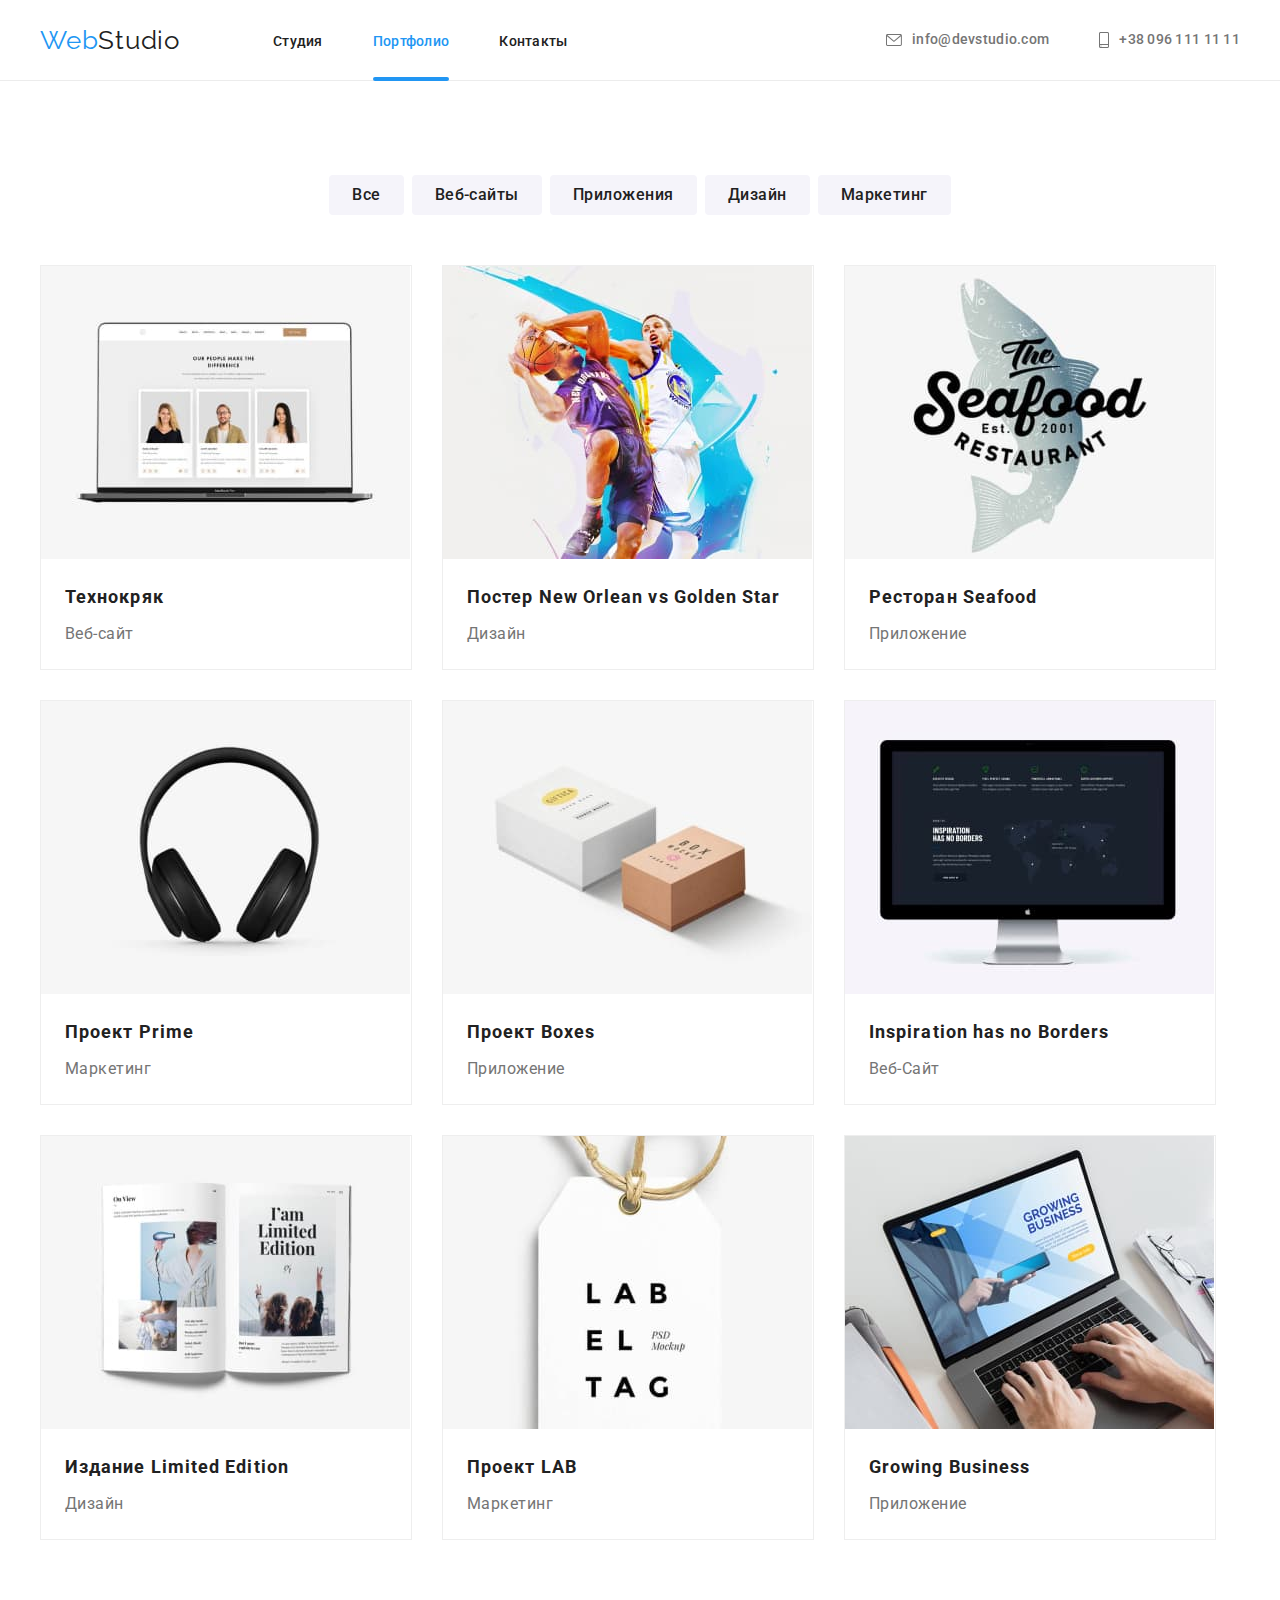
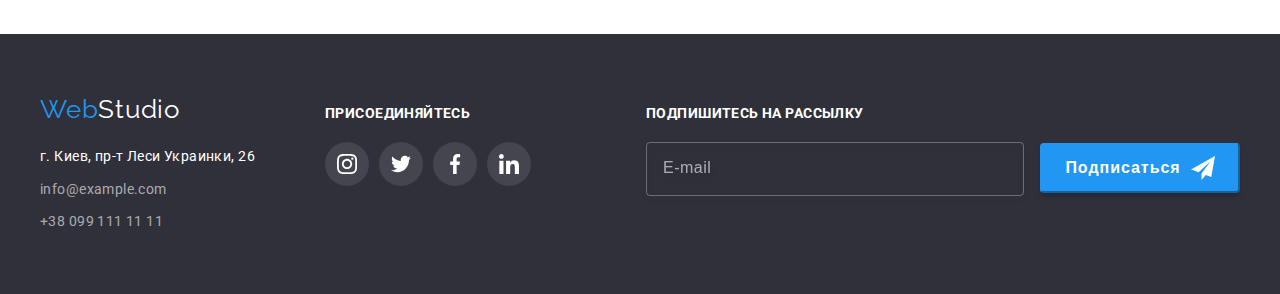
==== portfolio.html @ fa1a02e0 "HW8 start" ====
<!DOCTYPE html>
<html lang="ru">
<head>
    <meta charset="UTF-8">
    <meta http-equiv="X-UA-Compatible" content="IE=edge">
    <meta name="viewport" content="width=device-width, initial-scale=1.0">
    <title>Portfolio</title>
    <link rel="preconnect" href="https://fonts.googleapis.com">
    <link rel="preconnect" href="https://fonts.gstatic.com" crossorigin>
    <link href="https://fonts.googleapis.com/css2?family=Raleway:wght@700&family=Roboto:wght@400;500;700;900&display=swap"
        rel="stylesheet">
    <link rel="stylesheet" href="https://cdnjs.cloudflare.com/ajax/libs/modern-normalize/1.1.0/modern-normalize.min.css"
        integrity="sha512-wpPYUAdjBVSE4KJnH1VR1HeZfpl1ub8YT/NKx4PuQ5NmX2tKuGu6U/JRp5y+Y8XG2tV+wKQpNHVUX03MfMFn9Q=="
        crossorigin="anonymous" referrerpolicy="no-referrer" />
    <link rel="stylesheet" href="./css/main.min.css">
</head>
<body>
    <header class="page-header">
        <div class="container page-header__box">
            <a href="./index.html" class="logo">Web<span class="logo__second-color-header">Studio</span></a>
            <!-- НАВИГАЦИЯ -->
            <nav>
                <ul class="site-nav">
                    <li class="site-nav__item item">
                        <a class="site-nav__link link" href="./index.html">Студия</a>
                    </li>
                    <li class="site-nav__item item">
                        <a class="site-nav__link link current" href="./portfolio.html">Портфолио</a>
                    </li>
                    <li class="site-nav__item item">
                        <a class="site-nav__link link" href="#">Контакты</a>
                    </li>
                </ul>
            </nav>
            <ul class="header-contact">
                <li class="header-contact__item item">
                    <a class="header-contact__link link" href="mailto:info@devstudio.com">
                        <svg class="header-contact__icon" width='16px' height='12px'>
                            <use href='./images/sprite.svg#icon-envelope'></use>
                        </svg>
                        info@devstudio.com
                    </a>
                </li>
                <li class="header-contact__item item">
                    <a class="header-contact__link link" href="tel:+38096111111">
                        <svg class="header-contact__icon" width='10px' height='16px'>
                            <use href='./images/sprite.svg#icon-smartphone'></use>
                        </svg>
                        +38 096 111 11 11</a>
                </li>
            </ul>
        </div>
    </header>
    <main>
        <!-- Секция ПОРТФОЛИО -->
        <section class="section">
            <div class="container">
                <!-- RADIO BUTTONS -->
                <ul class="radio-buttons-list">
                    <li class="item">
                        <button class="radio-button current" type="button">Все</button>
                    </li>
                    <li class="item">
                        <button class="radio-button" type="button">Веб-сайты</button>
                    </li>
                    <li class="item">
                        <button class="radio-button" type="button">Приложения</button>
                    </li>
                    <li class="item">
                        <button class="radio-button" type="button">Дизайн</button>
                    </li>
                    <li class="item">
                        <button class="radio-button" type="button">Маркетинг</button>
                    </li>
                </ul>
                <!-- ФИЛЬТР СВЯЗАННЫЙ С RADIO BUTTONS -->
                <ul class="radio-filter-list">
                    <li class="radio-filter-item item">
                        <a href="">
                            <div class="radio-filter-thumb">
                                <div class="radio-filter-thumb__hover-box">
                                    <p class="radio-filter-thumb__text">
                                        Технокряк это современная площадка распространения коронавируса. Компании используют эту платформу для цифрового
                                        шпионажа и атак на защищённые сервера конкурентов.
                                    </p>
                                </div>
                                <img width="370" class="radio-filter-thumb__image" src="./images/tech.jpg" alt="ноутбук с веб-сайтом">
                                </div>
                                <div class="radio-filter-box">
                                    <h2 class="radio-filter-box__title">Технокряк</h2>
                                    <p class="radio-filter-box__subtitle">Веб-сайт</p>
                            </div>
                        </a>
                    </li>
                    <li class="radio-filter-item item">
                        <a href="">
                            <div class="radio-filter-thumb">
                                <div class="radio-filter-thumb__hover-box">
                                    <p class="radio-filter-thumb__text">
                                        Lorem ipsum dolor sit amet consectetur adipisicing elit. Iure quisquam iusto, distinctio autem, tempora non, vel dignissimos temporibus dolorum magni sequi omnis iste. Iste at delectus, error iure hic adipisci.
                                    </p>
                                </div>
                                <img width="370" class="radio-filter-thumb__image" src="./images/poster.jpg"
                                alt="баскетболист нового орлеана против баскетболиста голден стар">
                            </div>
                            <div class="radio-filter-box">
                                <h2 class="radio-filter-box__title">Постер New Orlean vs Golden Star</h2>
                                <p class="radio-filter-box__subtitle">Дизайн</p>
                            </div>
                        </a>
                    </li>
                    <li class="radio-filter-item item">
                        <a href="">
                            <div class="radio-filter-thumb">
                                <div class="radio-filter-thumb__hover-box">
                                    <p class="radio-filter-thumb__text">
                                        Lorem ipsum dolor sit amet consectetur adipisicing elit. Iure quisquam iusto, distinctio autem, tempora non,
                                        vel dignissimos temporibus dolorum magni sequi omnis iste. Iste at delectus, error iure hic adipisci.
                                    </p>
                                </div>
                                <img width="370" class="radio-filter-thumb__image" src="./images/seafood.jpg" alt="логотип ресторана сифуд с изображением рыбы">
                            </div>
                            <div class="radio-filter-box">
                                <h2 class="radio-filter-box__title">Ресторан Seafood</h2>
                                <p class="radio-filter-box__subtitle">Приложение</p>
                            </div>
                        </a>
                    </li>
                    <li class="radio-filter-item item">
                        <a href="">
                            <div class="radio-filter-thumb">
                                <div class="radio-filter-thumb__hover-box">
                                    <p class="radio-filter-thumb__text">
                                        Lorem ipsum dolor sit amet consectetur adipisicing elit. Iure quisquam iusto, distinctio autem, tempora non,
                                        vel dignissimos temporibus dolorum magni sequi omnis iste. Iste at delectus, error iure hic adipisci.
                                    </p>
                                </div>
                                <img width="370" class="radio-filter-thumb__image" src="./images/prime.jpg" alt="наушники">
                            </div>
                            <div class="radio-filter-box">
                                <h2 class="radio-filter-box__title">Проект Prime</h2>
                                <p class="radio-filter-box__subtitle">Маркетинг</p>
                            </div>
                        </a>
                    </li>
                    <li class="radio-filter-item item">
                        <a href="">
                            <div class="radio-filter-thumb">
                                <div class="radio-filter-thumb__hover-box">
                                    <p class="radio-filter-thumb__text">
                                        Lorem ipsum dolor sit amet consectetur adipisicing elit. Iure quisquam iusto, distinctio autem, tempora non,
                                        vel dignissimos temporibus dolorum magni sequi omnis iste. Iste at delectus, error iure hic adipisci.
                                    </p>
                                </div>
                                <img width="370" class="radio-filter-thumb__image" src="./images/boxes.jpg" alt="две коробки">
                            </div>
                            <div class="radio-filter-box">
                                <h2 class="radio-filter-box__title">Проект Boxes</h2>
                                <p class="radio-filter-box__subtitle">Приложение</p>
                            </div>
                        </a>
                    </li>
                    <li class="radio-filter-item item">
                        <a href="">
                            <div class="radio-filter-thumb">
                                <div class="radio-filter-thumb__hover-box">
                                    <p class="radio-filter-thumb__text">
                                        Lorem ipsum dolor sit amet consectetur adipisicing elit. Iure quisquam iusto, distinctio autem, tempora non,
                                        vel dignissimos temporibus dolorum magni sequi omnis iste. Iste at delectus, error iure hic adipisci.
                                    </p>
                                </div>
                                <img width="370" class="radio-filter-thumb__image" src="./images/borders.jpg" alt="монитор с сайтом">
                            </div>
                            <div class="radio-filter-box">
                                <h2 class="radio-filter-box__title">Inspiration has no Borders</h2>
                                <p class="radio-filter-box__subtitle">Веб-Сайт</p>
                            </div>
                        </a>
                    </li>
                    <li class="radio-filter-item item">
                        <a href="">
                            <div class="radio-filter-thumb">
                                <div class="radio-filter-thumb__hover-box">
                                    <p class="radio-filter-thumb__text">
                                        Lorem ipsum dolor sit amet consectetur adipisicing elit. Iure quisquam iusto, distinctio autem, tempora non,
                                        vel dignissimos temporibus dolorum magni sequi omnis iste. Iste at delectus, error iure hic adipisci.
                                    </p>
                                </div>
                                <img width="370" class="radio-filter-thumb__image" src="./images/limited.jpg" alt="Книга">
                            </div>
                            <div class="radio-filter-box">
                                <h2 class="radio-filter-box__title">Издание Limited Edition</h2>
                                <p class="radio-filter-box__subtitle">Дизайн</p>
                            </div>
                        </a>
                    </li>
                    <li class="radio-filter-item item">
                        <a href="">
                            <div class="radio-filter-thumb">
                                <div class="radio-filter-thumb__hover-box">
                                    <p class="radio-filter-thumb__text">
                                        Lorem ipsum dolor sit amet consectetur adipisicing elit. Iure quisquam iusto, distinctio autem, tempora non,
                                        vel dignissimos temporibus dolorum magni sequi omnis iste. Iste at delectus, error iure hic adipisci.
                                    </p>
                                </div>
                                <img width="370" class="radio-filter-thumb__image" src="./images/lab.jpg" alt="этикетка">
                            </div>
                            <div class="radio-filter-box">
                                <h2 class="radio-filter-box__title">Проект LAB</h2>
                                <p class="radio-filter-box__subtitle">Маркетинг</p>
                            </div>
                        </a>
                    </li>
                    <li class="radio-filter-item item">
                        <a href="">
                            <div class="radio-filter-thumb">
                                <div class="radio-filter-thumb__hover-box">
                                    <p class="radio-filter-thumb__text">
                                        Lorem ipsum dolor sit amet consectetur adipisicing elit. Iure quisquam iusto, distinctio autem, tempora non,
                                        vel dignissimos temporibus dolorum magni sequi omnis iste. Iste at delectus, error iure hic adipisci.
                                    </p>
                                </div>
                                <img width="370" class="radio-filter-thumb__image" src="./images/growing.jpg" alt="ноутбук с веб-сайтом">
                            </div>
                            <div class="radio-filter-box">
                                <h2 class="radio-filter-box__title">Growing Business</h2>
                                <p class="radio-filter-box__subtitle">Приложение</p>
                            </div>
                        </a>
                    </li>
                </ul>
            </div>
        </section>
    </main>
    <footer class="page-footer">
        <div class="container">
            <div class="page-footer__container">
                <div class="page-footer__links-box">
                    <a href="./index.html" class="logo">Web<span class="logo__second-color-footer">Studio</span></a>
                    <address class="page-footer__address-box">
                        <ul class="footer-list">
                            <li class="footer-list__item">
                                <a class="footer-list__map" href="">г. Киев, пр-т Леси Украинки, 26</a>
                            </li>
                            <li class="footer-list__item">
                                <a class="footer-list__mail" href="mailto:info@example.com">info@example.com</a>
                            </li>
                            <li class="footer-list__item">
                                <a class="footer-list__phone" href="tel:+380991111111">+38 099 111 11 11</a>
                            </li>
                        </ul>
                    </address>
                </div>
                <!-- Присоединяйтесь -->
                <div class="connecting-box">
                    <div>
                        <h3 class="connecting-box__title">ПРИСОЕДИНЯЙТЕСЬ</h3>
                    </div>
                    <div>
                        <ul class="connecting-box__list">
                            <li class="connecting-item">
                                <a href="#" class="connecting-item__link" aria-label="instagram">
                                    <svg class="connecting-item__icon" width='20px' height='20px'>
                                        <use href='./images/sprite.svg#icon-instagram'></use>
                                    </svg>
                                </a>
                            </li>
                            <li class="connecting-item">
                                <a href="#" class="connecting-item__link" aria-label="Twitter">
                                    <svg class="connecting-item__icon" width='20px' height='20px'>
                                        <use href='./images/sprite.svg#icon-twitter'></use>
                                    </svg>
                                </a>
                            </li>
                            <li class="connecting-item">
                                <a href="#" class="connecting-item__link" aria-label="Facebook">
                                    <svg class="connecting-item__icon" width='20px' height='20px'>
                                        <use href='./images/sprite.svg#icon-facebook'></use>
                                    </svg>
                                </a>
                            </li>
                            <li class="connecting-item">
                                <a href="#" class="connecting-item__link" aria-label="LinkedIn">
                                    <svg class="connecting-item__icon" width='20px' height='20px'>
                                        <use href='./images/sprite.svg#icon-linkedin'></use>
                                    </svg>
                                </a>
                            </li>
                        </ul>
                    </div>
                </div>
                <!-- ПОДПИШИСЬ -->
                <div class="subscribe-box">
                    <p class="subscribe-box__title">ПОДПИШИТЕСЬ НА РАССЫЛКУ</p>
                    <div>
                        <input type="email" name="email" placeholder="E-mail">
                        <button type="submit" class="subscribe-box__button">Подписаться
                            <svg class="subscribe-box__button-ico" width="24px" height="24px">
                                <use href="./images/sprite.svg#icon-send"></use>
                            </svg>
                        </button>
                    </div>
                </div>
            </div>
        </div>
    </footer>
</body>
</html>
---- css/main.min.css ----
html{-webkit-box-sizing:border-box;box-sizing:border-box}body{background-color:#fff;font-family:roboto,sans-serif;color:#212121;margin:0 auto}a{text-decoration:none}h1,h2,h3,h4,h5,h6,p,ul{-webkit-padding-start:0;padding-inline-start:0}ul{margin-top:0;margin-bottom:0;list-style:none}.container{width:1200px;padding-left:15px;padding-right:15px;margin:0 auto}.section{padding-bottom:94px;padding-top:94px}.logo{font-family:Raleway;font-size:26px;line-height:1.19;letter-spacing:0.03em;color:#2196f3}.logo__second-color-header{color:#212121}.logo__second-color-footer{color:#fff}.page-header{border-bottom:1px solid #ececec}.page-header .link{font-family:roboto,sans-serif;font-weight:500;font-size:14px;line-height:1.14;letter-spacing:0.02em}.page-header__box{display:-webkit-box;display:-webkit-flex;display:-ms-flexbox;display:flex;-webkit-box-align:center;-webkit-align-items:center;-ms-flex-align:center;align-items:center;height:80px}.site-nav{display:-webkit-box;display:-webkit-flex;display:-ms-flexbox;display:flex;margin-left:93px}.site-nav .item+.item{margin-left:50px}.site-nav__link{color:#212121;padding-top:32px;padding-bottom:32px;-webkit-transition:250ms cubic-bezier(0.4, 0, 0.2, 1);-o-transition:250ms cubic-bezier(0.4, 0, 0.2, 1);transition:250ms cubic-bezier(0.4, 0, 0.2, 1)}.site-nav__link.current{color:#2196f3;position:relative}.site-nav__link.current::before{bottom:0;position:absolute;display:inline-block;content:"";width:100%;height:4px;background-color:#2196f3;-webkit-border-radius:2px;border-radius:2px}.site-nav__link:focus,.site-nav__link:hover{color:#2196f3}.header-contact{display:-webkit-box;display:-webkit-flex;display:-ms-flexbox;display:flex;margin-left:auto}.header-contact .item+.item{margin-left:50px}.header-contact__item{display:-webkit-inline-box;display:-webkit-inline-flex;display:-ms-inline-flexbox;display:inline-flex;-webkit-box-pack:center;-webkit-justify-content:center;-ms-flex-pack:center;justify-content:center;-webkit-box-align:center;-webkit-align-items:center;-ms-flex-align:center;align-items:center;fill:#757575}.header-contact__link{color:#757575;padding-top:32px;padding-bottom:32px;display:-webkit-inline-box;display:-webkit-inline-flex;display:-ms-inline-flexbox;display:inline-flex;-webkit-box-pack:center;-webkit-justify-content:center;-ms-flex-pack:center;justify-content:center;-webkit-box-align:center;-webkit-align-items:center;-ms-flex-align:center;align-items:center;-webkit-transition:250ms cubic-bezier(0.4, 0, 0.2, 1);-o-transition:250ms cubic-bezier(0.4, 0, 0.2, 1);transition:250ms cubic-bezier(0.4, 0, 0.2, 1)}.header-contact__link:focus,.header-contact__link:hover{color:#2196f3}.header-contact__icon{fill:currentColor;margin-right:10px}.page-footer{background-color:#2f303a;padding-top:60px;padding-bottom:60px}.page-footer__container{display:-webkit-box;display:-webkit-flex;display:-ms-flexbox;display:flex;-webkit-box-align:start;-webkit-align-items:flex-start;-ms-flex-align:start;align-items:flex-start}.page-footer__links-box{display:-webkit-box;display:-webkit-flex;display:-ms-flexbox;display:flex;-webkit-box-orient:vertical;-webkit-box-direction:normal;-webkit-flex-direction:column;-ms-flex-direction:column;flex-direction:column}.page-footer__address-box{margin-top:20px}.footer-list__item{font-family:roboto,sans-serif;font-style:normal;font-weight:400;font-size:14px;line-height:1.71;letter-spacing:0.03em}.footer-list__item:not(:last-child){margin-bottom:9px}.footer-list__map{color:#ffffff}.footer-list__mail,.footer-list__phone{color:rgba(255,255,255,0.6)}.connecting-box{display:-webkit-inline-box;display:-webkit-inline-flex;display:-ms-inline-flexbox;display:inline-flex;-webkit-box-orient:vertical;-webkit-box-direction:normal;-webkit-flex-direction:column;-ms-flex-direction:column;flex-direction:column;margin-top:12px;margin-left:70px}.connecting-box__title{margin-top:0;margin-bottom:0;font-weight:700;font-size:14px;line-height:1.14;letter-spacing:0.03em;text-transform:uppercase;color:#ffffff}.connecting-box__list{list-style:none;display:-webkit-box;display:-webkit-flex;display:-ms-flexbox;display:flex;margin-top:20px}.connecting-box__list li:not(:last-child){margin-right:10px}.connecting-item__link{display:-webkit-box;display:-webkit-flex;display:-ms-flexbox;display:flex;-webkit-box-align:center;-webkit-align-items:center;-ms-flex-align:center;align-items:center;-webkit-box-pack:center;-webkit-justify-content:center;-ms-flex-pack:center;justify-content:center;width:44px;height:44px;background:rgba(255,255,255,0.1);-webkit-border-radius:50%;border-radius:50%;-webkit-transition:250ms cubic-bezier(0.4, 0, 0.2, 1);-o-transition:250ms cubic-bezier(0.4, 0, 0.2, 1);transition:250ms cubic-bezier(0.4, 0, 0.2, 1)}.connecting-item__link:hover,.connecting-item__link:focus{background-color:#2196f3;fill:#ffffff}.connecting-item__icon{fill:#ffffff}.subscribe-box{margin-left:auto;margin-top:12px;display:-webkit-inline-box;display:-webkit-inline-flex;display:-ms-inline-flexbox;display:inline-flex;-webkit-box-orient:vertical;-webkit-box-direction:normal;-webkit-flex-direction:column;-ms-flex-direction:column;flex-direction:column}.subscribe-box__button{width:200px;height:50px;margin-left:12px;background:#2196f3;-webkit-box-shadow:0px 4px 4px rgba(0,0,0,0.15);box-shadow:0px 4px 4px rgba(0,0,0,0.15);-webkit-border-radius:4px;border-radius:4px;border-color:#2196f3;font-weight:700;font-size:16px;line-height:1.87;display:-webkit-inline-box;display:-webkit-inline-flex;display:-ms-inline-flexbox;display:inline-flex;-webkit-box-align:center;-webkit-align-items:center;-ms-flex-align:center;align-items:center;text-align:center;-webkit-box-pack:center;-webkit-justify-content:center;-ms-flex-pack:center;justify-content:center;letter-spacing:0.06em;color:#ffffff;cursor:pointer}.subscribe-box__button-ico{margin-left:10px;fill:#ffffff}.subscribe-box input::-webkit-input-placeholder{font-size:16px;line-height:1.25;letter-spacing:0.03em;color:rgba(255,255,255,0.6);-webkit-transition:250ms cubic-bezier(0.4, 0, 0.2, 1);-o-transition:250ms cubic-bezier(0.4, 0, 0.2, 1);transition:250ms cubic-bezier(0.4, 0, 0.2, 1)}.subscribe-box input:-ms-input-placeholder{font-size:16px;line-height:1.25;letter-spacing:0.03em;color:rgba(255,255,255,0.6);-webkit-transition:250ms cubic-bezier(0.4, 0, 0.2, 1);-o-transition:250ms cubic-bezier(0.4, 0, 0.2, 1);transition:250ms cubic-bezier(0.4, 0, 0.2, 1)}.subscribe-box input::-ms-input-placeholder{font-size:16px;line-height:1.25;letter-spacing:0.03em;color:rgba(255,255,255,0.6);-webkit-transition:250ms cubic-bezier(0.4, 0, 0.2, 1);-o-transition:250ms cubic-bezier(0.4, 0, 0.2, 1);transition:250ms cubic-bezier(0.4, 0, 0.2, 1)}.subscribe-box input::placeholder{font-size:16px;line-height:1.25;letter-spacing:0.03em;color:rgba(255,255,255,0.6);-webkit-transition:250ms cubic-bezier(0.4, 0, 0.2, 1);-o-transition:250ms cubic-bezier(0.4, 0, 0.2, 1);transition:250ms cubic-bezier(0.4, 0, 0.2, 1)}.subscribe-box input{width:358px;height:50px;margin-top:20px;padding-left:16px;background-color:transparent;outline:none;-webkit-border-radius:4px;border-radius:4px;border:1px solid rgba(255,255,255,0.3);-webkit-filter:drop-shadow(0px 4px 4px rgba(0,0,0,0.15));filter:drop-shadow(0px 4px 4px rgba(0,0,0,0.15));-webkit-transition:250ms cubic-bezier(0.4, 0, 0.2, 1);-o-transition:250ms cubic-bezier(0.4, 0, 0.2, 1);transition:250ms cubic-bezier(0.4, 0, 0.2, 1)}.subscribe-box input:focus,.subscribe-box input:hover{border:1px solid #2196f3;color:#fff}.subscribe-box__title{margin-top:0;margin-bottom:0;font-weight:700;font-size:14px;line-height:1.14;letter-spacing:0.03em;text-transform:uppercase;color:#ffffff}.hero{background-color:#c4c4c4;background-image:-webkit-gradient(linear, left top, left bottom, from(rgba(47,48,58,0.4)), to(rgba(47,48,58,0.4))),url("../images/hero-image.jpg");background-image:-webkit-linear-gradient(rgba(47,48,58,0.4), rgba(47,48,58,0.4)),url("../images/hero-image.jpg");background-image:-o-linear-gradient(rgba(47,48,58,0.4), rgba(47,48,58,0.4)),url("../images/hero-image.jpg");background-image:linear-gradient(rgba(47,48,58,0.4), rgba(47,48,58,0.4)),url("../images/hero-image.jpg");background-repeat:no-repeat;background-position:center;text-align:center;padding-top:200px;padding-bottom:200px}.hero__title{font-weight:900;font-size:44px;line-height:1.36;letter-spacing:0.06em;text-transform:uppercase;color:#ffffff;margin-top:0;margin-bottom:30px}.hero__button{display:inline-block;padding:10px 32px;background-color:#2196f3;color:#ffffff;border:1px solid transparent;-webkit-border-radius:4px;border-radius:4px;font-weight:700;font-size:16px;line-height:1.87;letter-spacing:0.06em;cursor:pointer}.studio-list{display:-webkit-box;display:-webkit-flex;display:-ms-flexbox;display:flex;-webkit-box-pack:justify;-webkit-justify-content:space-between;-ms-flex-pack:justify;justify-content:space-between}.studio-item__thumb{display:-webkit-box;display:-webkit-flex;display:-ms-flexbox;display:flex;-webkit-box-pack:center;-webkit-justify-content:center;-ms-flex-pack:center;justify-content:center;-webkit-box-align:center;-webkit-align-items:center;-ms-flex-align:center;align-items:center;height:120px;-webkit-border-radius:4px;border-radius:4px;margin-bottom:30px;background:#f5f4fa}.studio-item__icon{width:70px;height:70px}.studio-item__title{font-weight:700;font-size:14px;line-height:1.14;letter-spacing:0.03em;text-transform:uppercase;margin-bottom:10px;margin-top:0}.studio-item__text{width:270px;color:#757575;font-size:14px;line-height:1.71;letter-spacing:0.03em}.section-doing{margin-top:-94px}.section-doing__main-title{text-align:center;font-weight:700;font-size:36px;line-height:1.16;letter-spacing:0.03em;margin-top:0;margin-bottom:50px}.section-doing__list{display:-webkit-box;display:-webkit-flex;display:-ms-flexbox;display:flex;-webkit-box-pack:justify;-webkit-justify-content:space-between;-ms-flex-pack:justify;justify-content:space-between}.doing-item__thumb{position:relative}.doing-item__thumb:before{display:inline-block;position:absolute;content:"";width:100%;height:70px;background:rgba(47,48,58,0.8);bottom:0}.doing-item__title-box{display:-webkit-box;display:-webkit-flex;display:-ms-flexbox;display:flex;-webkit-box-pack:center;-webkit-justify-content:center;-ms-flex-pack:center;justify-content:center;position:absolute;margin:27px 0;text-align:center;width:100%;bottom:0;left:50%;-webkit-transform:translate(-50%);-ms-transform:translate(-50%);transform:translate(-50%)}.doing-item__title{margin:0;font-weight:700;font-size:14px;line-height:1.14;letter-spacing:0.03em;color:#ffffff}.doing-item img{display:block}.section-team{background:#f5f4fa}.section-team__main-title{font-weight:700;font-size:36px;line-height:1.16;text-align:center;letter-spacing:0.03em;margin-top:0px;margin-bottom:50px}.section-team__list{display:-webkit-box;display:-webkit-flex;display:-ms-flexbox;display:flex;-webkit-box-pack:justify;-webkit-justify-content:space-between;-ms-flex-pack:justify;justify-content:space-between}.section-team__item{width:270px;background:#fff;-webkit-box-shadow:0px 1px 3px rgba(0,0,0,0.12),0px 1px 1px rgba(0,0,0,0.14),0px 2px 1px rgba(0,0,0,0.2);box-shadow:0px 1px 3px rgba(0,0,0,0.12),0px 1px 1px rgba(0,0,0,0.14),0px 2px 1px rgba(0,0,0,0.2);-webkit-border-radius:0px 0px 4px 4px;border-radius:0px 0px 4px 4px}.team-box{padding-top:30px;padding-bottom:30px}.team-box__title{font-weight:500;font-size:16px;line-height:1.18;text-align:center;letter-spacing:0.03em;margin-top:0;margin-bottom:10px}.team-box__text{font-size:16px;line-height:1.18;text-align:center;letter-spacing:0.03em;color:#757575;margin-top:0;margin-bottom:0}.team-connect{list-style:none;display:-webkit-box;display:-webkit-flex;display:-ms-flexbox;display:flex;-webkit-box-orient:horizontal;-webkit-box-direction:normal;-webkit-flex-direction:row;-ms-flex-direction:row;flex-direction:row;-webkit-box-pack:justify;-webkit-justify-content:space-between;-ms-flex-pack:justify;justify-content:space-between;margin-top:16px;margin-left:32px;margin-right:32px}.team-connect__link{display:-webkit-box;display:-webkit-flex;display:-ms-flexbox;display:flex;-webkit-box-pack:center;-webkit-justify-content:center;-ms-flex-pack:center;justify-content:center;-webkit-box-align:center;-webkit-align-items:center;-ms-flex-align:center;align-items:center;width:44px;height:44px;fill:#afb1b8;-webkit-border-radius:50%;border-radius:50%;-webkit-transition:250ms cubic-bezier(0.4, 0, 0.2, 1);-o-transition:250ms cubic-bezier(0.4, 0, 0.2, 1);transition:250ms cubic-bezier(0.4, 0, 0.2, 1)}.team-connect__link:hover,.team-connect__link:focus{background-color:#2196f3;fill:#ffffff}.team-connect__icon{width:20px;height:20px}.clients-main-title{margin-top:0;margin-bottom:50px;font-weight:700;font-size:36px;line-height:1.16;text-align:center;letter-spacing:0.03em;color:#212121}.clients-list{list-style:none;display:-webkit-box;display:-webkit-flex;display:-ms-flexbox;display:flex;-webkit-box-pack:justify;-webkit-justify-content:space-between;-ms-flex-pack:justify;justify-content:space-between;margin-top:0;margin-bottom:0}.clients-item{display:-webkit-box;display:-webkit-flex;display:-ms-flexbox;display:flex;width:170px;height:92px;border:1px solid #afb1b8;-webkit-border-radius:4px;border-radius:4px}.clients-item__link{display:-webkit-box;display:-webkit-flex;display:-ms-flexbox;display:flex;-webkit-box-pack:center;-webkit-justify-content:center;-ms-flex-pack:center;justify-content:center;-webkit-box-align:center;-webkit-align-items:center;-ms-flex-align:center;align-items:center;width:100%;height:100%;fill:#afb1b8;-webkit-transition:250ms cubic-bezier(0.4, 0, 0.2, 1);-o-transition:250ms cubic-bezier(0.4, 0, 0.2, 1);transition:250ms cubic-bezier(0.4, 0, 0.2, 1)}.clients-item__link:hover,.clients-item__link:focus{border:1px solid #2196f3;fill:#2196f3}.clients-item__icon{width:106px;height:60px}.backdrop{position:fixed;top:0;left:0;z-index:100;width:100%;height:100%;background-color:rgba(0,0,0,0.2);-webkit-transition:250ms cubic-bezier(0.4, 0, 0.2, 1);-o-transition:250ms cubic-bezier(0.4, 0, 0.2, 1);transition:250ms cubic-bezier(0.4, 0, 0.2, 1)}.backdrop.is-hidden{opacity:0;pointer-events:none;-webkit-transition:250ms cubic-bezier(0.4, 0, 0.2, 1);-o-transition:250ms cubic-bezier(0.4, 0, 0.2, 1);transition:250ms cubic-bezier(0.4, 0, 0.2, 1)}.modal{position:absolute;top:50%;left:50%;-webkit-transform:translate(-50%, -50%);-ms-transform:translate(-50%, -50%);transform:translate(-50%, -50%);width:528px;height:581px;padding:40px;-webkit-border-radius:4px;border-radius:4px;background-color:#ffffff;-webkit-box-shadow:0px 1px 3px rgba(0,0,0,0.12),0px 1px 1px rgba(0,0,0,0.14),0px 2px 1px rgba(0,0,0,0.2);box-shadow:0px 1px 3px rgba(0,0,0,0.12),0px 1px 1px rgba(0,0,0,0.14),0px 2px 1px rgba(0,0,0,0.2)}.modal__form{margin-top:12px}.modal__title{font-weight:700;font-size:20px;line-height:1.15;text-align:center;letter-spacing:0.03em;color:#212121}.modal__close-button{padding:0;position:absolute;right:8px;top:8px;width:30px;height:30px;background:#ffffff;border:1px solid rgba(0,0,0,0.1);-webkit-border-radius:50%;border-radius:50%;cursor:pointer}.modal__close-icon{fill:#000000;-webkit-transition:250ms cubic-bezier(0.4, 0, 0.2, 1);-o-transition:250ms cubic-bezier(0.4, 0, 0.2, 1);transition:250ms cubic-bezier(0.4, 0, 0.2, 1);position:absolute;top:50%;left:50%;-webkit-transform:translate(-50%, -50%);-ms-transform:translate(-50%, -50%);transform:translate(-50%, -50%)}.modal__close-button:hover .close-icon{fill:#2196f3}.modal__close-button:focus .close-icon{fill:#2196f3}.form-box{display:block;position:relative;margin-bottom:10px;font-size:12px;line-height:1.16;letter-spacing:0.01em;color:#757575;text-align:start}.form-box__input{vertical-align:middle;width:100%;height:40px;padding-left:42px;padding-right:10px;margin-top:4px;outline:none;border:1px solid rgba(33,33,33,0.2);-webkit-border-radius:4px;border-radius:4px;-webkit-transition:250ms cubic-bezier(0.4, 0, 0.2, 1);-o-transition:250ms cubic-bezier(0.4, 0, 0.2, 1);transition:250ms cubic-bezier(0.4, 0, 0.2, 1)}.form-box__input:hover,.form-box__input:focus{border-color:#2196f3}.form-box__icon{display:block;position:absolute;top:50%;left:12px;width:18px;height:18px;-webkit-transition:250ms cubic-bezier(0.4, 0, 0.2, 1);-o-transition:250ms cubic-bezier(0.4, 0, 0.2, 1);transition:250ms cubic-bezier(0.4, 0, 0.2, 1)}.form-box__input:hover+.form-box__icon,.form-box__input:focus+.form-box__icon{fill:#2196f3}.form-box__input.comment{padding-top:12px;padding-left:16px;resize:none;height:120px}.form-box__input::-webkit-input-placeholder{font-size:14px;line-height:16px;letter-spacing:0.01em;color:rgba(117,117,117,0.5)}.form-box__input:-ms-input-placeholder{font-size:14px;line-height:16px;letter-spacing:0.01em;color:rgba(117,117,117,0.5)}.form-box__input::-ms-input-placeholder{font-size:14px;line-height:16px;letter-spacing:0.01em;color:rgba(117,117,117,0.5)}.form-box__input::placeholder{font-size:14px;line-height:16px;letter-spacing:0.01em;color:rgba(117,117,117,0.5)}.policy-label{display:-webkit-box;display:-webkit-flex;display:-ms-flexbox;display:flex;-webkit-box-align:center;-webkit-align-items:center;-ms-flex-align:center;align-items:center;margin-top:25px;font-size:14px;line-height:1.71;letter-spacing:0.03em;color:#757575;cursor:pointer}.policy-label a{color:#2196f3;border-bottom:1px solid currentColor;display:inline-block;line-height:0.85}.policy-label::before{display:block;content:"";width:16px;height:15px;border:2px solid #212121;-webkit-border-radius:2px;border-radius:2px;margin-right:7px;margin-left:13px;-webkit-transition:250ms cubic-bezier(0.4, 0, 0.2, 1);-o-transition:250ms cubic-bezier(0.4, 0, 0.2, 1);transition:250ms cubic-bezier(0.4, 0, 0.2, 1)}.policy-checkbox{position:absolute;width:0px;height:0px;margin:0px;border:0px;padding:0px;clip:react(0 0 0 0);overflow:hidden}.policy-checkbox:hover+.policy-label::before,.policy-checkbox:focus+.policy-label::before{border:2px solid #2196f3}.policy-checkbox:checked+.policy-label::before{background-color:#2196f3;background-image:url(../images/icon-check.svg);background-repeat:no-repeat;background-position:center;-webkit-background-size:cover;background-size:cover;border:transparent}.modal-button-submit{margin-top:30px;border:#2196f3;width:200px;height:50px;left:700px;top:712px;background:#2196f3;-webkit-box-shadow:0px 4px 4px rgba(0,0,0,0.15);box-shadow:0px 4px 4px rgba(0,0,0,0.15);-webkit-border-radius:4px;border-radius:4px;font-weight:700;font-size:16px;line-height:1.87;letter-spacing:0.06em;color:#ffffff;cursor:pointer}.radio-buttons-list{display:-webkit-box;display:-webkit-flex;display:-ms-flexbox;display:flex;-webkit-box-pack:center;-webkit-justify-content:center;-ms-flex-pack:center;justify-content:center;margin-bottom:50px}.radio-buttons-list .item+.item{margin-left:8px}.radio-button{background-color:#f5f4fa;padding:6px 22px;border:1px solid transparent;-webkit-border-radius:4px;border-radius:4px;font-family:roboto,sans-serif;color:#212121;font-weight:500;font-size:16px;line-height:1.62;text-align:center;letter-spacing:0.03em;cursor:pointer;-webkit-transition:250ms cubic-bezier(0.4, 0, 0.2, 1);-o-transition:250ms cubic-bezier(0.4, 0, 0.2, 1);transition:250ms cubic-bezier(0.4, 0, 0.2, 1)}.radio-button:hover,.radio-button:focus{background-color:#2196f3;color:#fff;-webkit-box-shadow:0px 3px 1px rgba(0,0,0,0.1),0px 1px 2px rgba(0,0,0,0.08),0px 2px 2px rgba(0,0,0,0.12);box-shadow:0px 3px 1px rgba(0,0,0,0.1),0px 1px 2px rgba(0,0,0,0.08),0px 2px 2px rgba(0,0,0,0.12)}.radio-filter-list{display:-webkit-box;display:-webkit-flex;display:-ms-flexbox;display:flex;-webkit-flex-wrap:wrap;-ms-flex-wrap:wrap;flex-wrap:wrap}.radio-filter-item{margin-right:30px;margin-bottom:30px;width:370px;border:1px solid #eeeeee;-webkit-transition:250ms cubic-bezier(0.4, 0, 0.2, 1);-o-transition:250ms cubic-bezier(0.4, 0, 0.2, 1);transition:250ms cubic-bezier(0.4, 0, 0.2, 1)}.radio-filter-item:nth-child(3n){margin-right:0px}.radio-filter-item:nth-last-child(-n+3){margin-bottom:0}.radio-filter-item:hover,.radio-filter-item:focus{-webkit-box-shadow:0px 1px 1px rgba(0,0,0,0.12),0px 4px 4px rgba(0,0,0,0.06),1px 4px 6px rgba(0,0,0,0.16);box-shadow:0px 1px 1px rgba(0,0,0,0.12),0px 4px 4px rgba(0,0,0,0.06),1px 4px 6px rgba(0,0,0,0.16)}.radio-filter-item:hover .radio-filter-thumb:before{-webkit-transform:translateY(0);-ms-transform:translateY(0);transform:translateY(0)}.radio-filter-item:hover .radio-filter-thumb__hover-box{-webkit-transform:translateY(0);-ms-transform:translateY(0);transform:translateY(0)}.radio-filter-thumb{position:relative;overflow:hidden}.radio-filter-thumb .radio-filter-thumb:before{display:inline-block;position:absolute;content:"";width:100%;height:100%;background-color:rgba(33,150,243,0.1);bottom:0;-webkit-transform:translateY(100%);-ms-transform:translateY(100%);transform:translateY(100%)}.radio-filter-thumb__hover-box{display:inline-block;position:absolute;content:"";width:100%;height:100%;background:rgba(33,150,243,0.9);bottom:0;-webkit-transform:translateY(101%);-ms-transform:translateY(101%);transform:translateY(101%);display:-webkit-box;display:-webkit-flex;display:-ms-flexbox;display:flex;-webkit-box-pack:center;-webkit-justify-content:center;-ms-flex-pack:center;justify-content:center;position:absolute;width:100%;top:0;-webkit-transition:-webkit-transform 250ms cubic-bezier(0.4, 0, 0.2, 1);transition:-webkit-transform 250ms cubic-bezier(0.4, 0, 0.2, 1);-o-transition:transform 250ms cubic-bezier(0.4, 0, 0.2, 1);transition:transform 250ms cubic-bezier(0.4, 0, 0.2, 1);transition:transform 250ms cubic-bezier(0.4, 0, 0.2, 1), -webkit-transform 250ms cubic-bezier(0.4, 0, 0.2, 1)}.radio-filter-thumb__text{margin:63px 24px 0 24px;font-size:18px;line-height:1.56;letter-spacing:0.03em;color:#ffffff}.radio-filter-thumb__image{display:block;margin-left:-1px;margin-top:-1px}.radio-filter-box{padding:20px 24px}.radio-filter-box__title{margin-bottom:4px;margin-top:0px;font-family:roboto,sans-serif;font-style:normal;font-weight:700;font-size:18px;line-height:2;letter-spacing:0.06em;color:#212121}.radio-filter-box__subtitle{margin-bottom:0;margin-top:0;font-family:roboto,sans-serif;font-style:normal;font-weight:400;font-size:16px;line-height:1.87;letter-spacing:0.03em;color:#757575}
/*# sourceMappingURL=main.min.css.map */
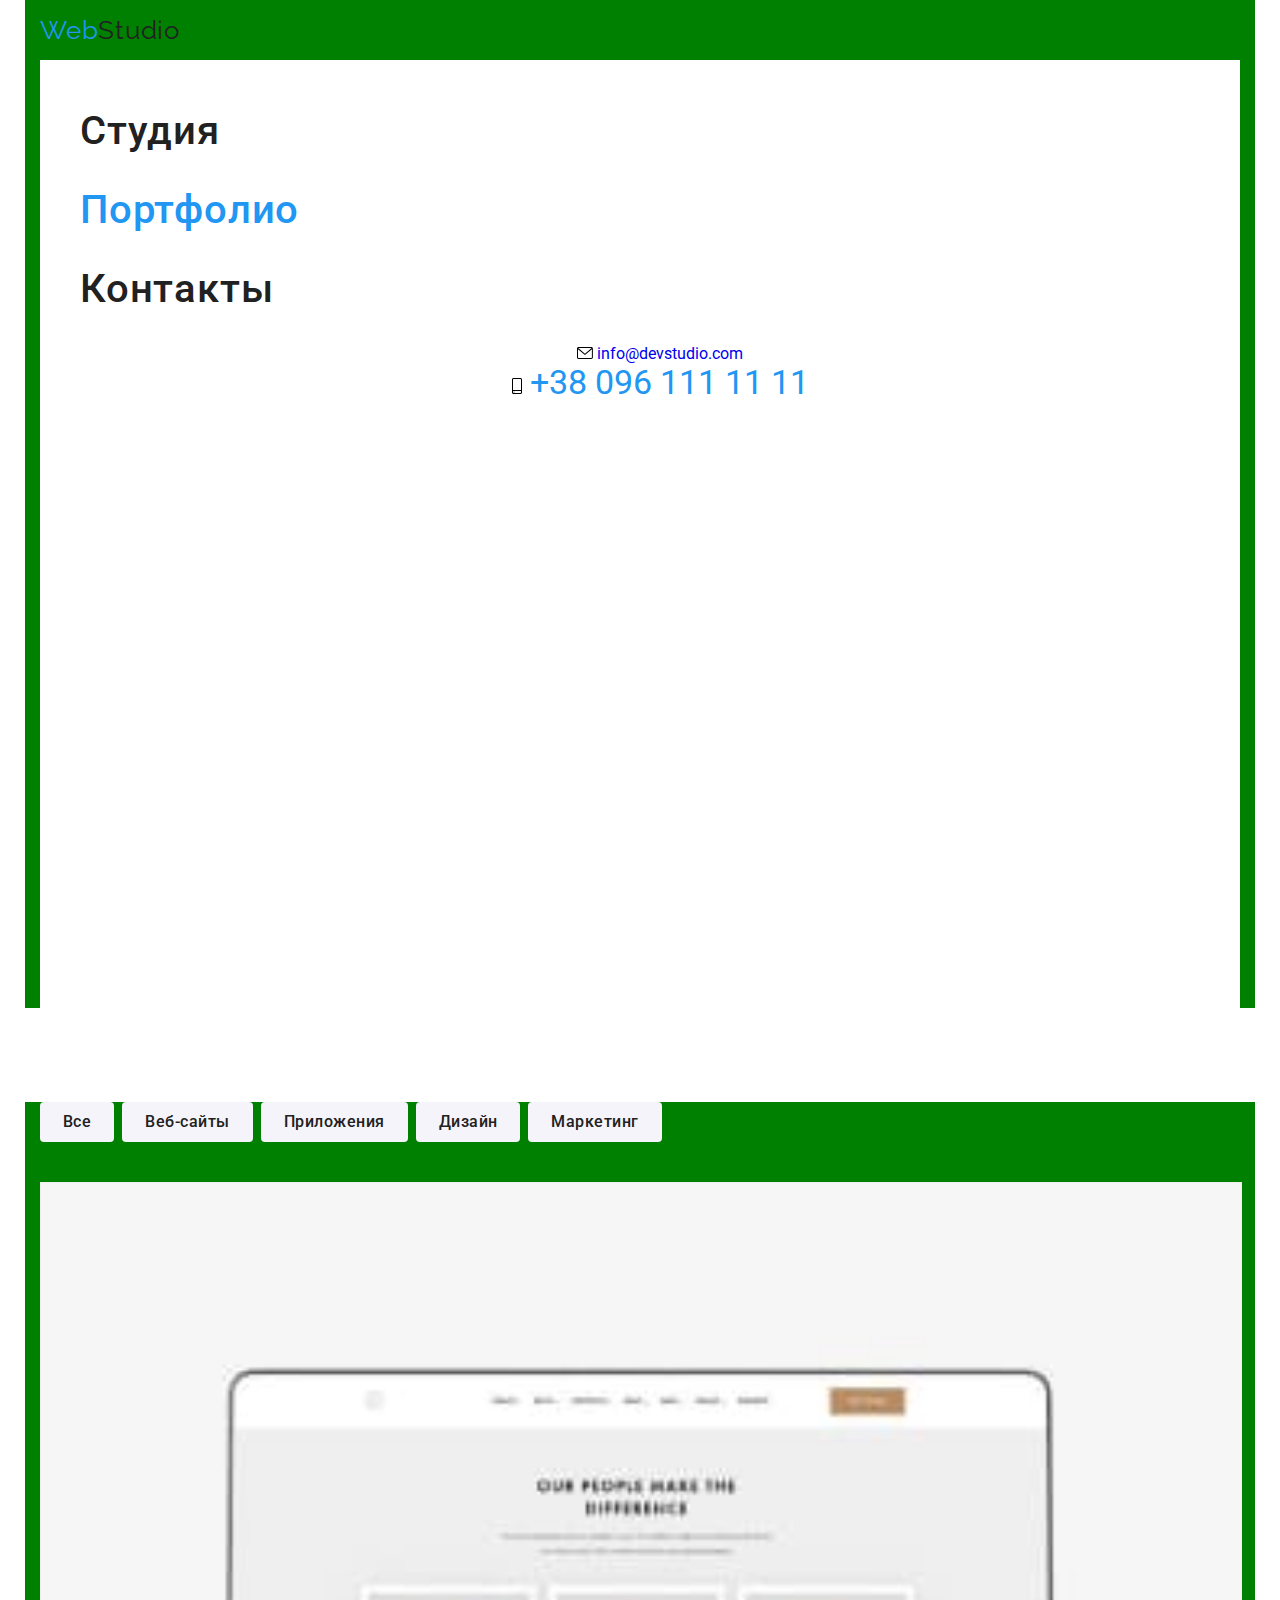
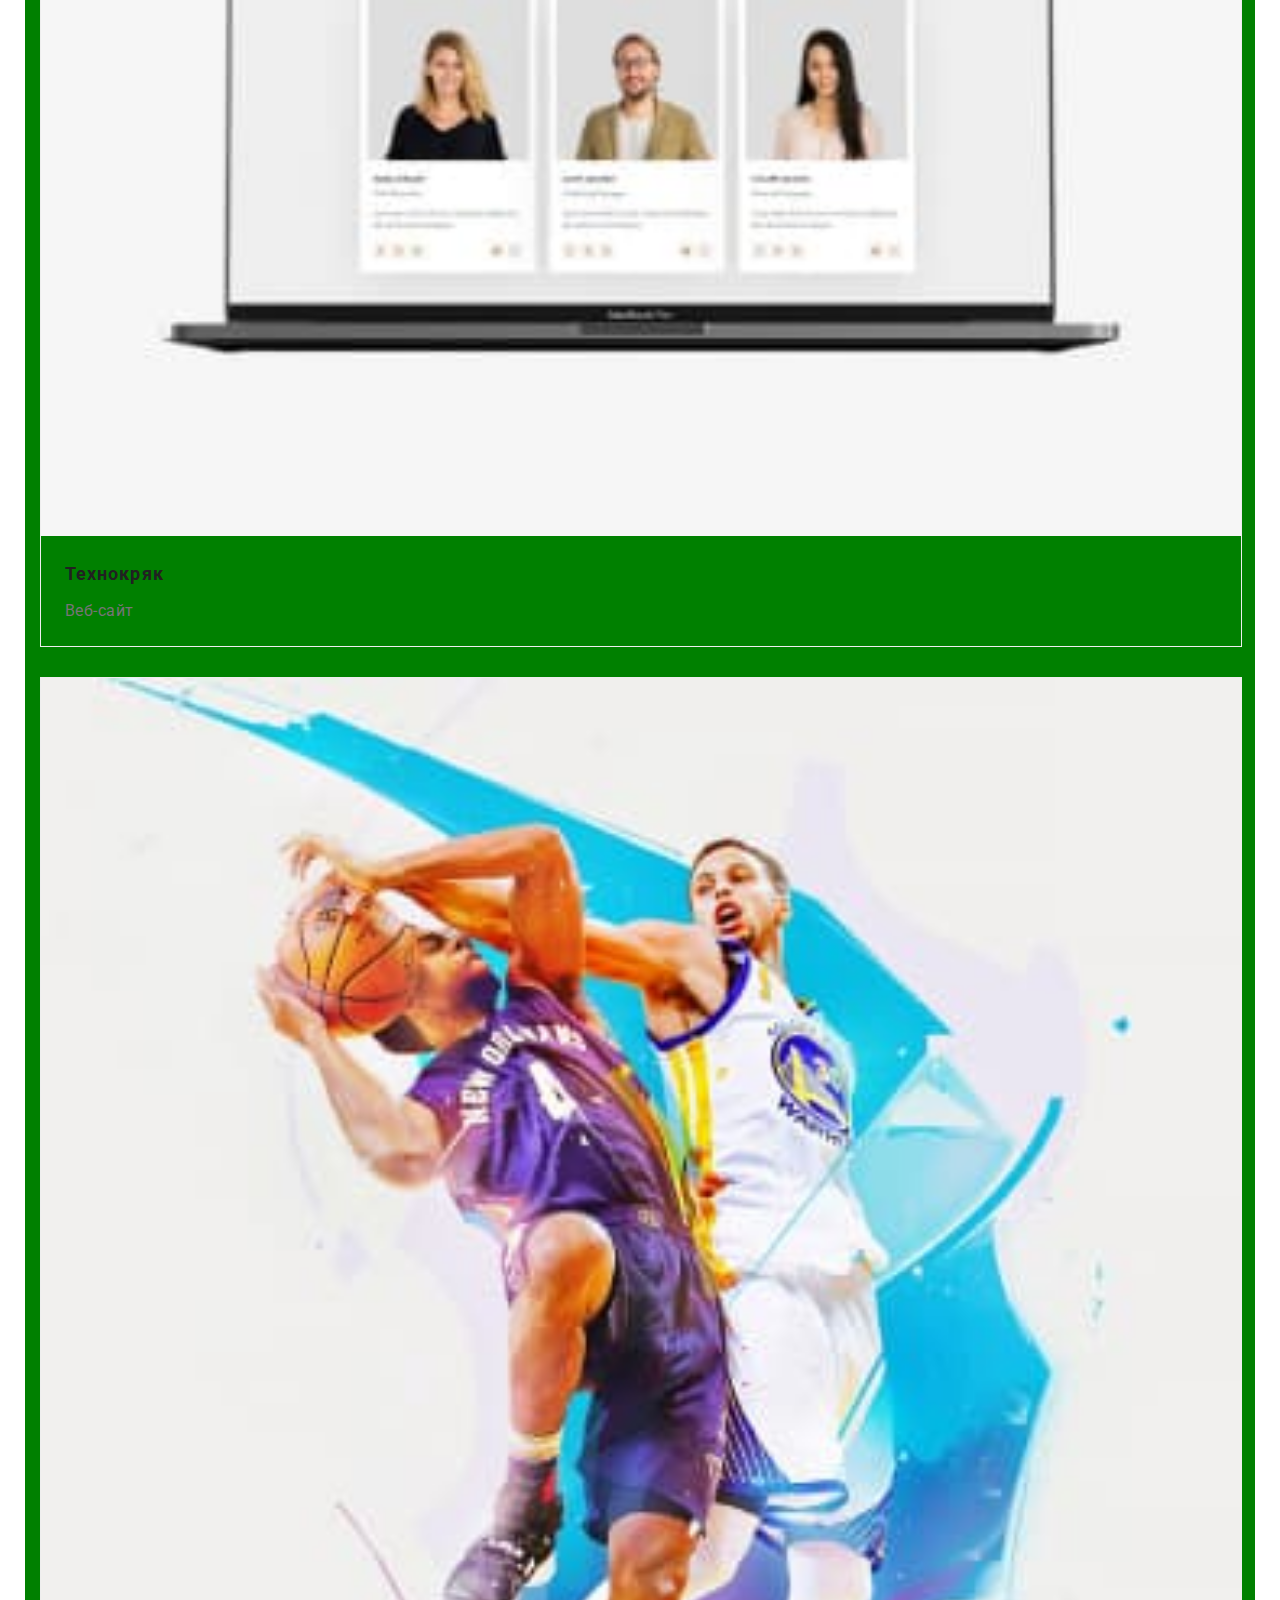
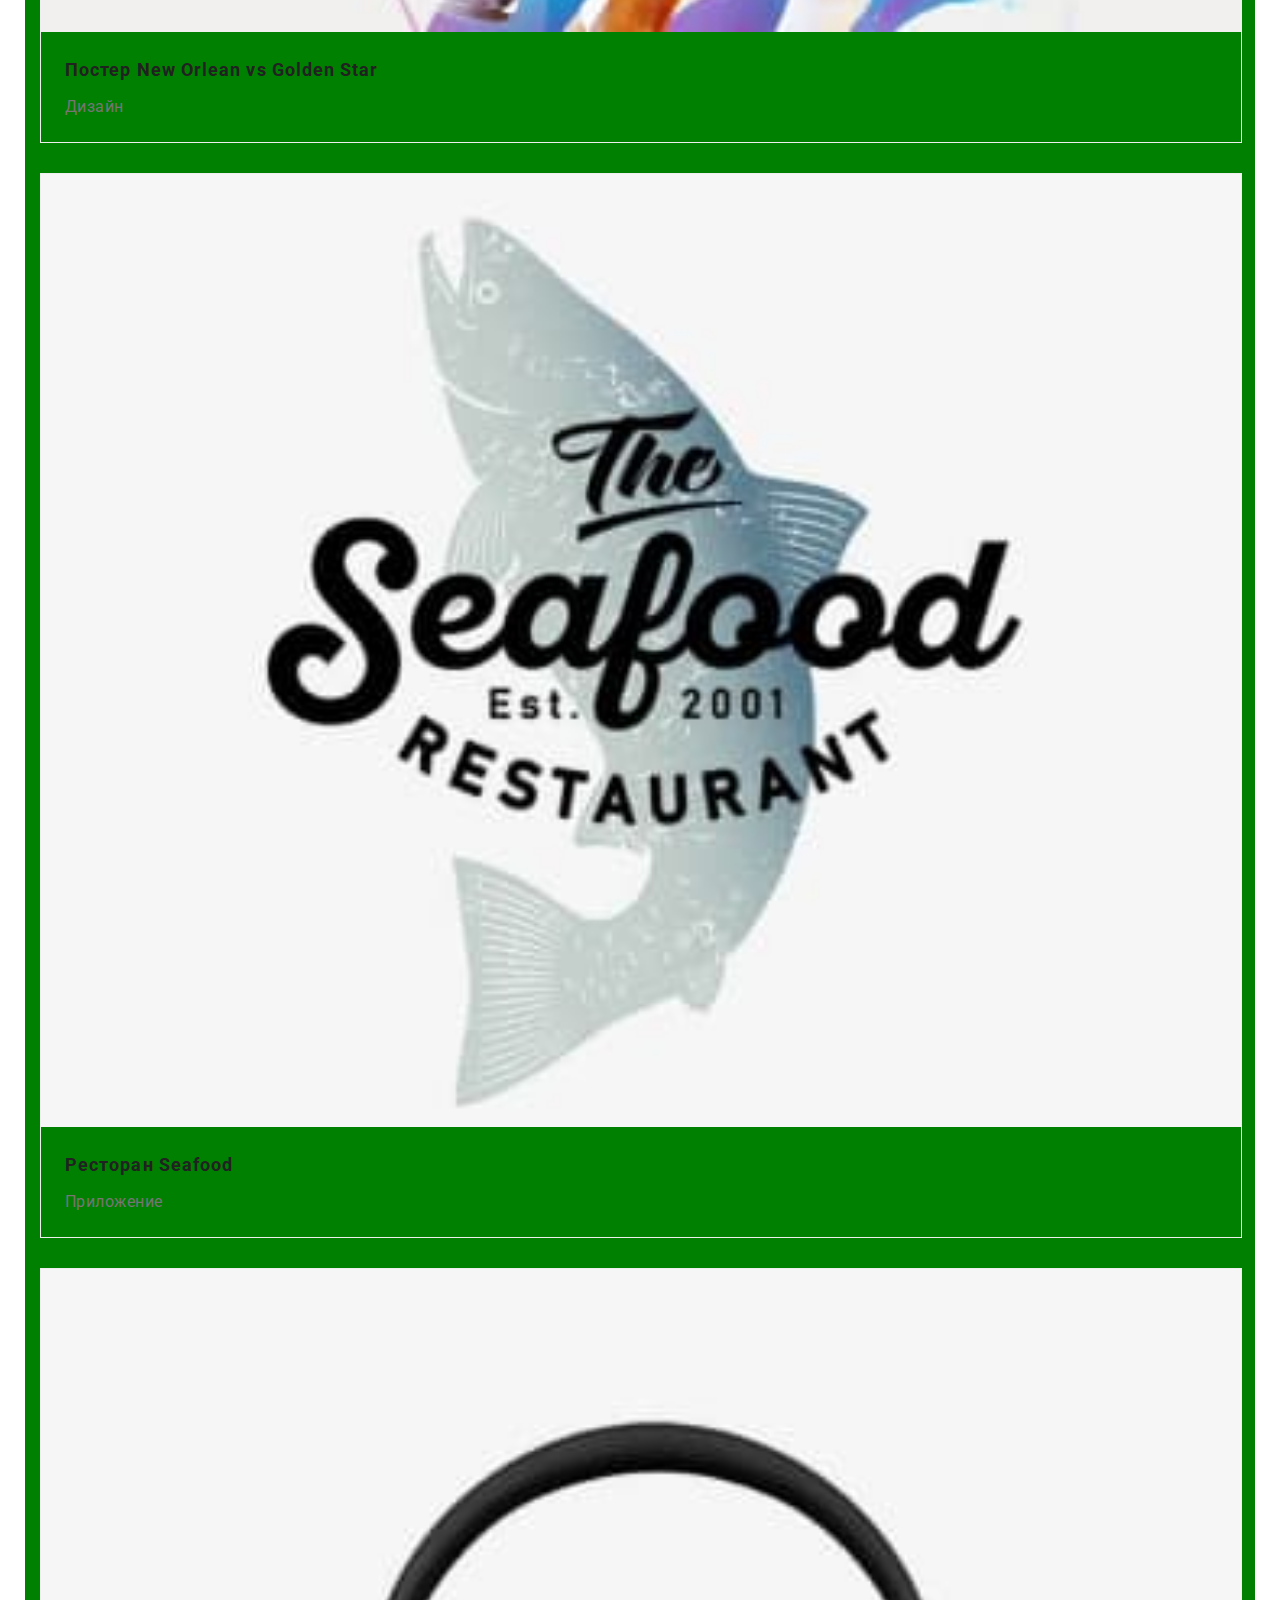
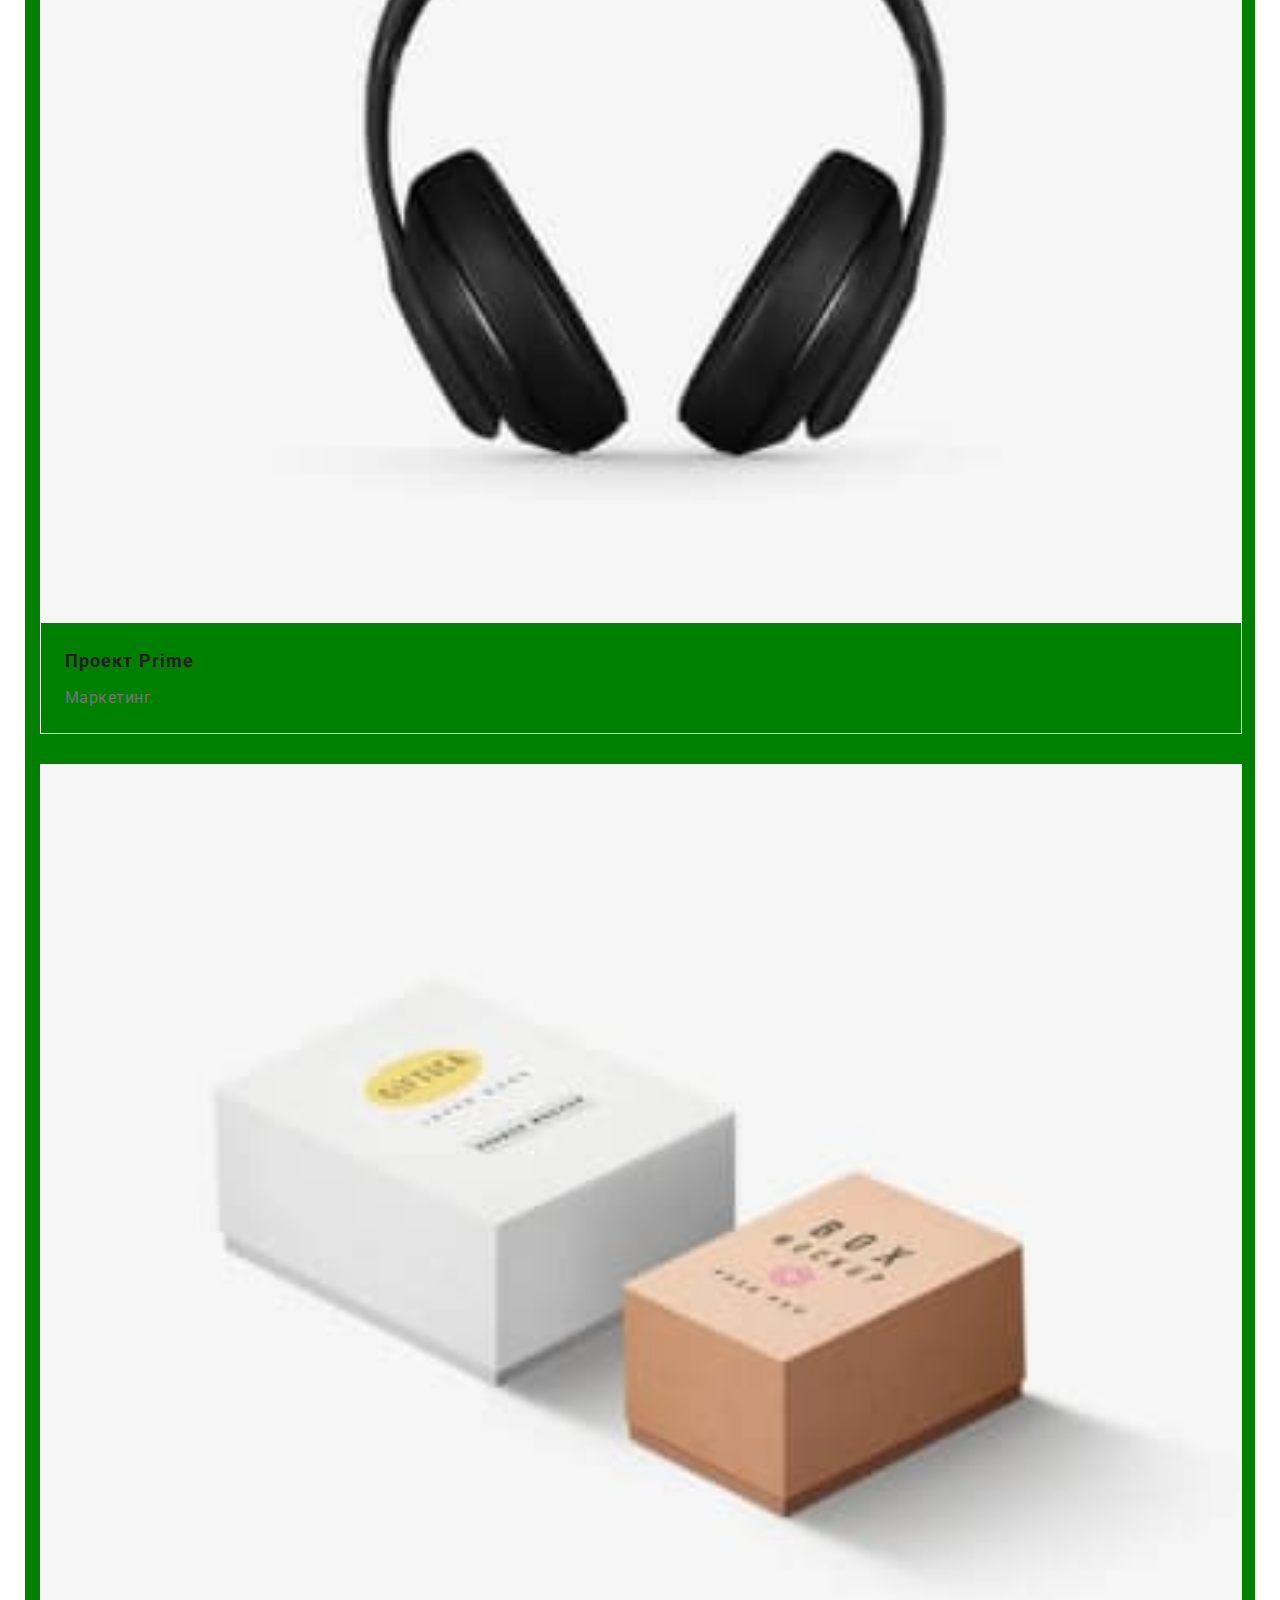
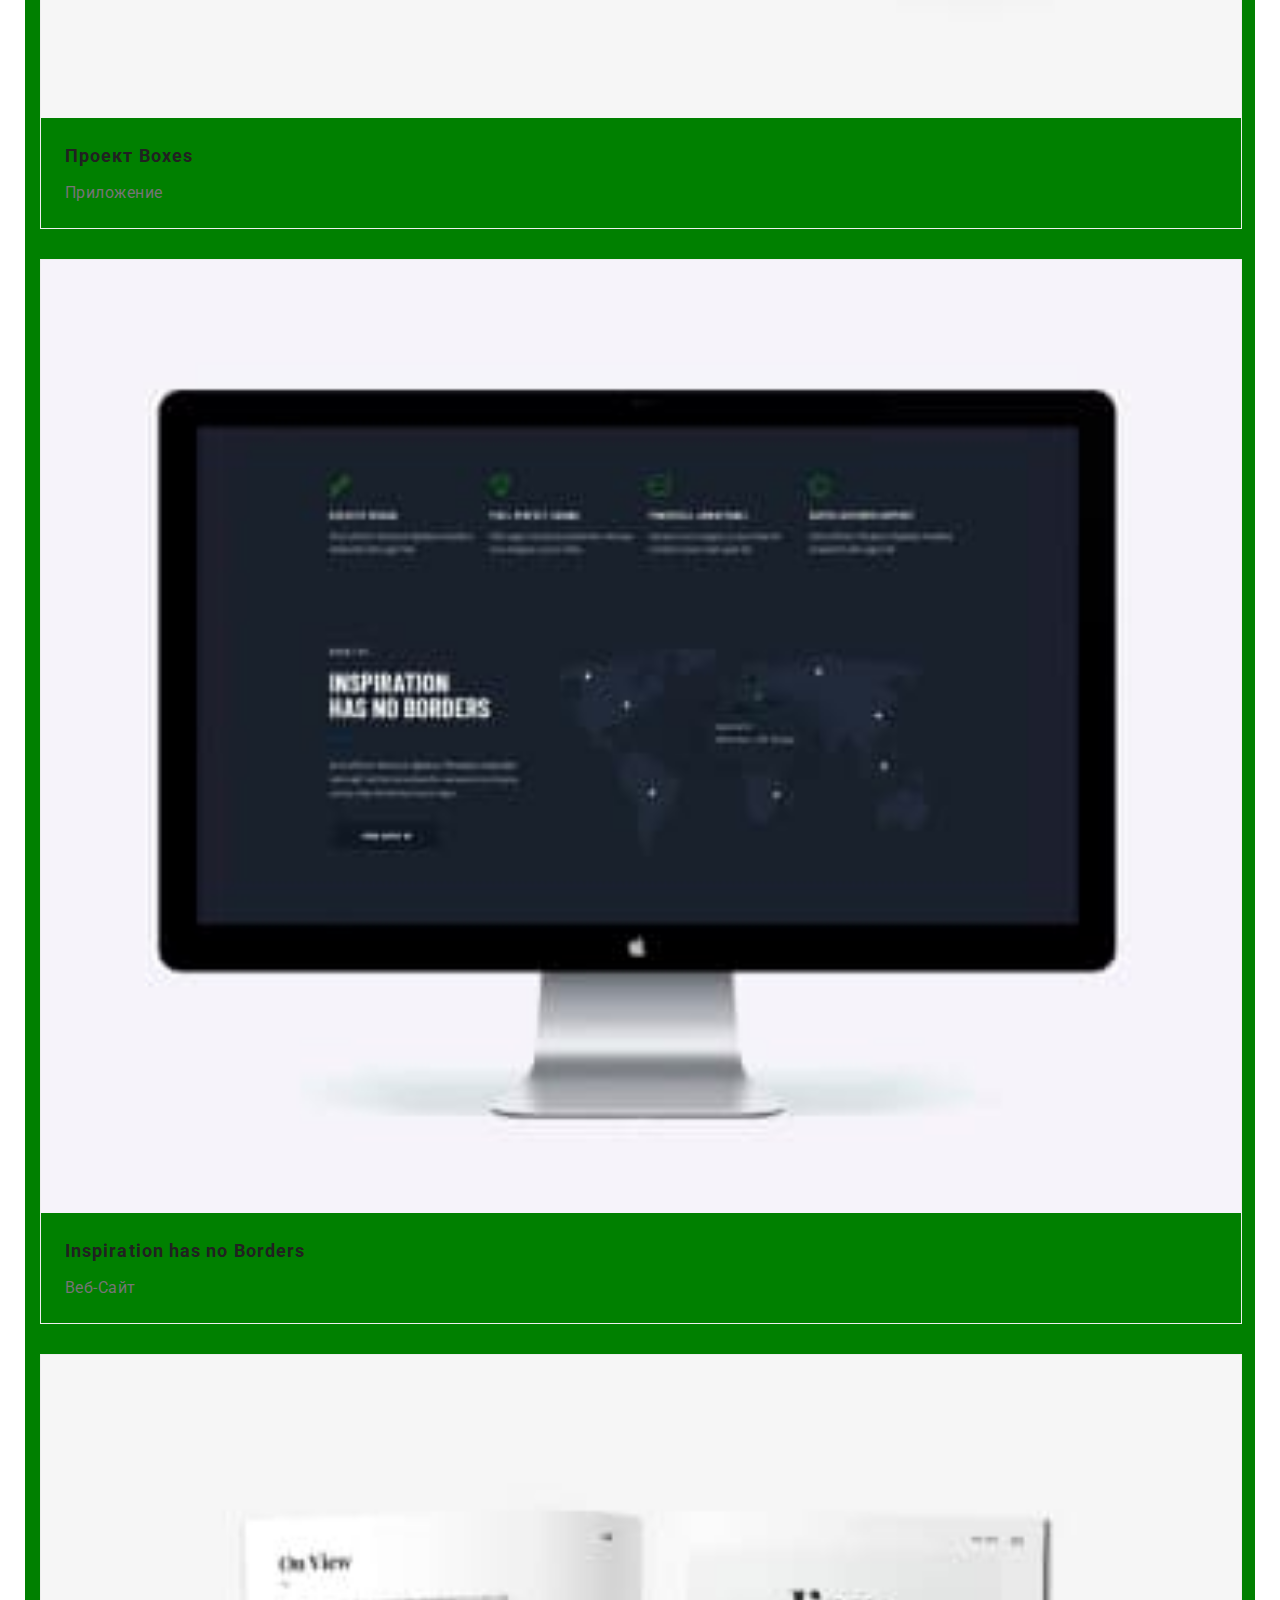
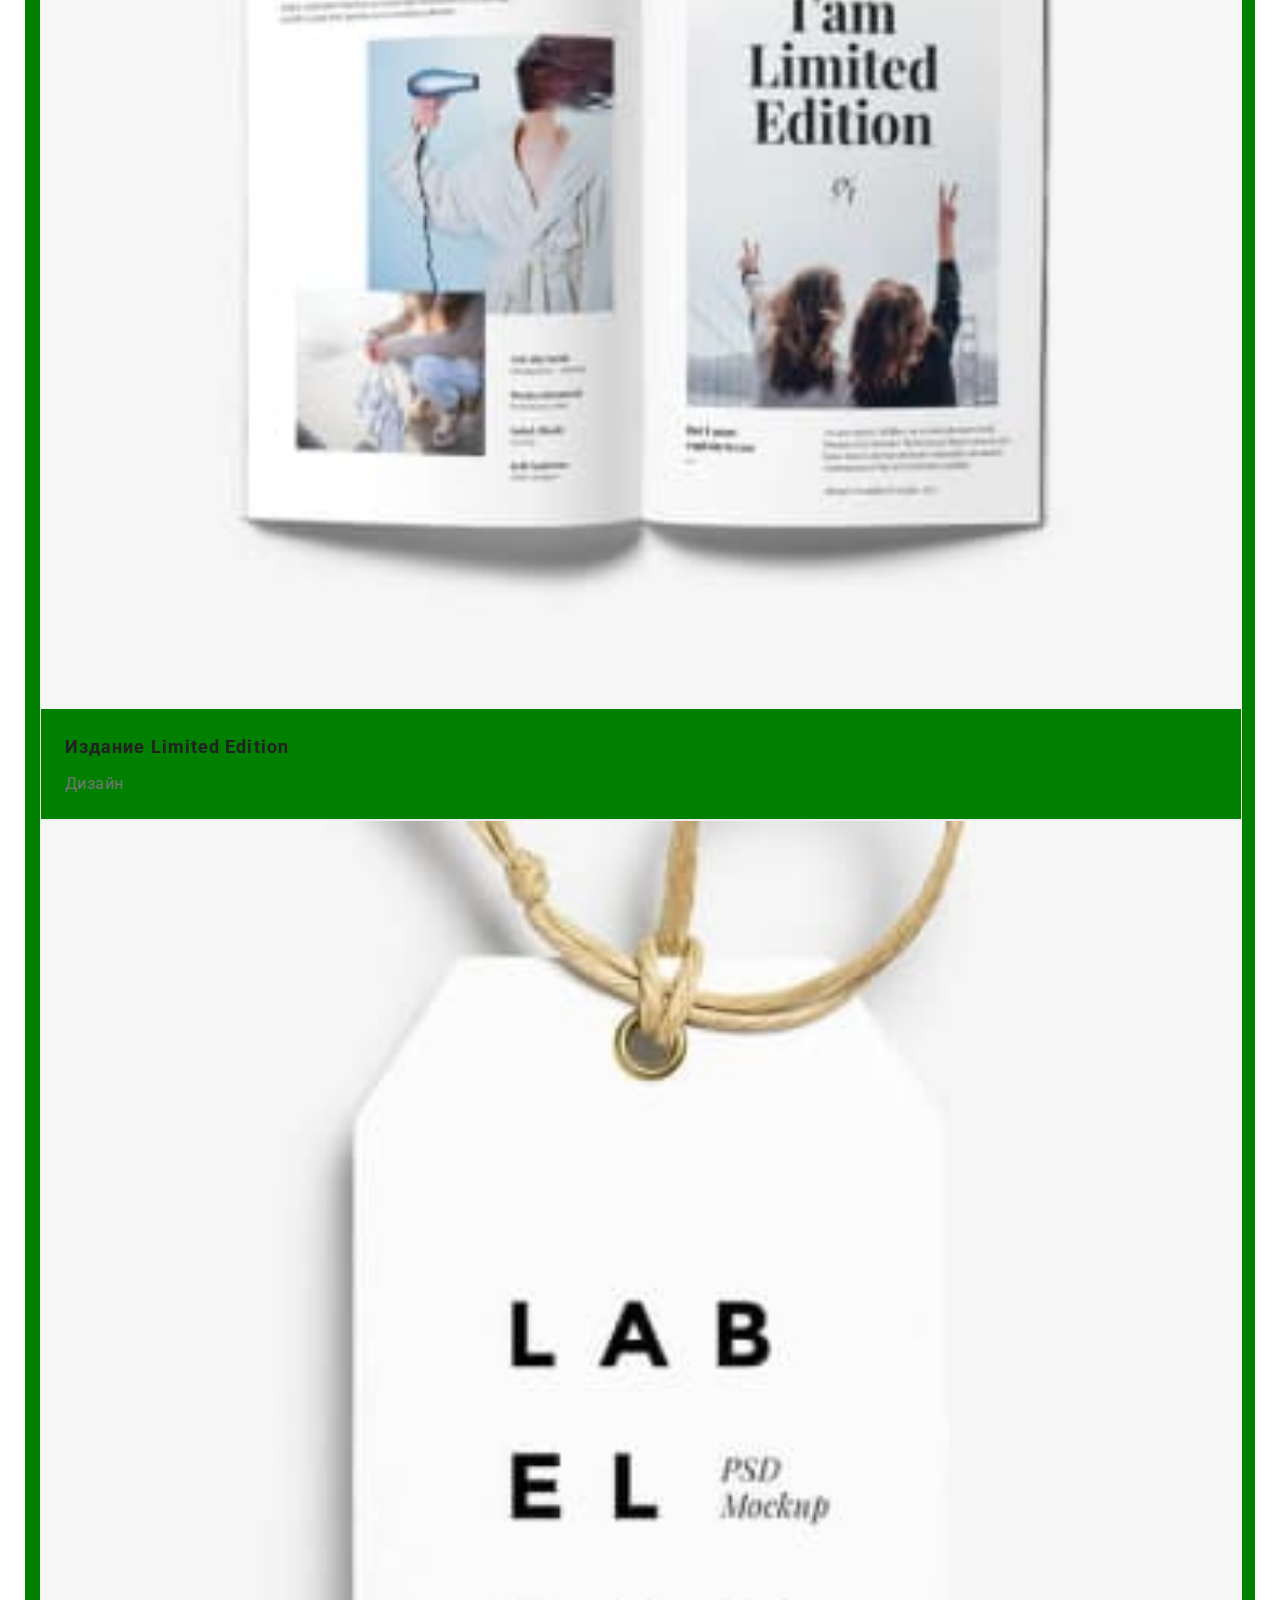
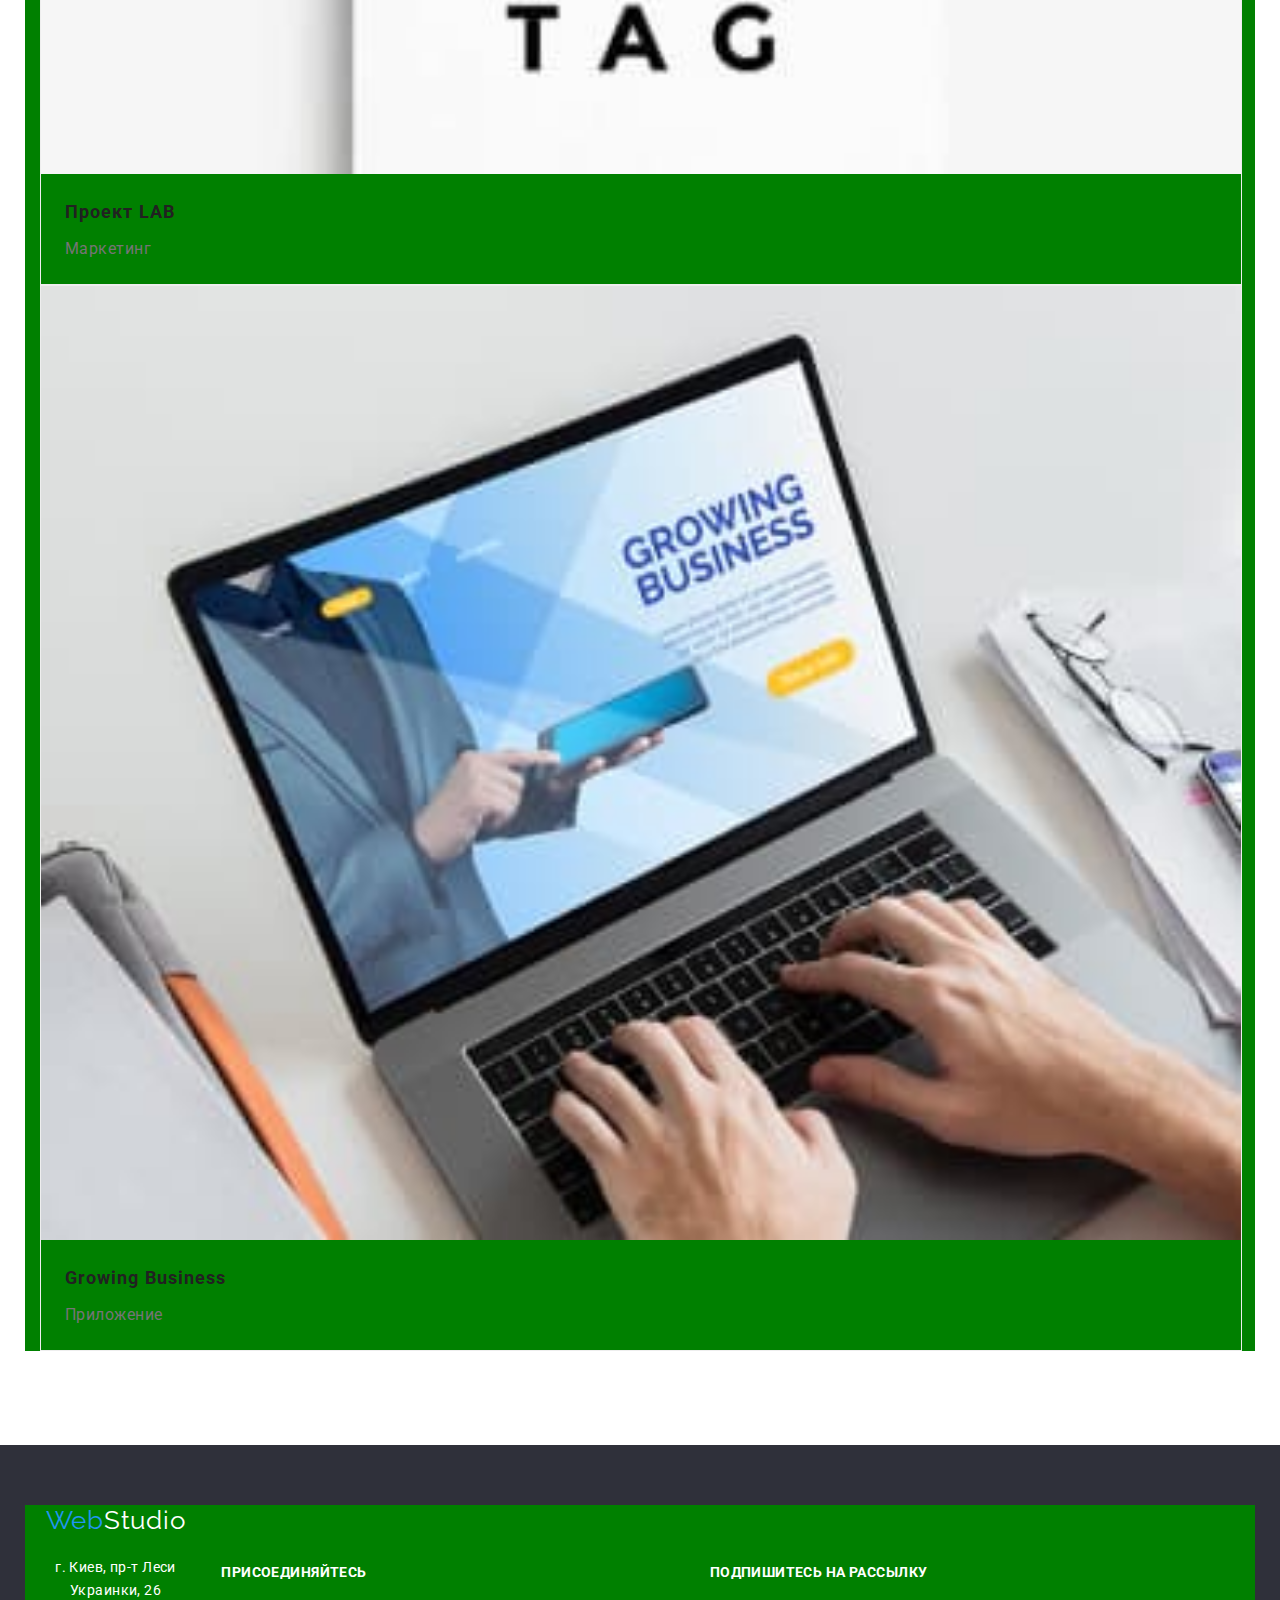
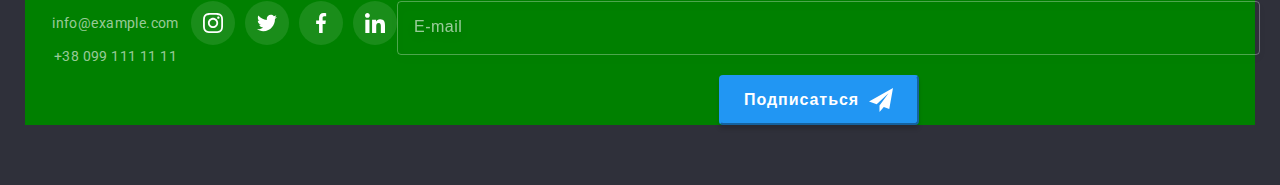
==== commit 479daff7: "HW8 portfolio adapt mobile in progress" ====
--- a/portfolio.html
+++ b/portfolio.html
@@ -1,308 +1,471 @@
 <!DOCTYPE html>
 <html lang="ru">
-<head>
-    <meta charset="UTF-8">
-    <meta http-equiv="X-UA-Compatible" content="IE=edge">
-    <meta name="viewport" content="width=device-width, initial-scale=1.0">
+  <head>
+    <meta charset="UTF-8" />
+    <meta http-equiv="X-UA-Compatible" content="IE=edge" />
+    <meta name="viewport" content="width=device-width, initial-scale=1.0" />
     <title>Portfolio</title>
-    <link rel="preconnect" href="https://fonts.googleapis.com">
-    <link rel="preconnect" href="https://fonts.gstatic.com" crossorigin>
-    <link href="https://fonts.googleapis.com/css2?family=Raleway:wght@700&family=Roboto:wght@400;500;700;900&display=swap"
-        rel="stylesheet">
-    <link rel="stylesheet" href="https://cdnjs.cloudflare.com/ajax/libs/modern-normalize/1.1.0/modern-normalize.min.css"
-        integrity="sha512-wpPYUAdjBVSE4KJnH1VR1HeZfpl1ub8YT/NKx4PuQ5NmX2tKuGu6U/JRp5y+Y8XG2tV+wKQpNHVUX03MfMFn9Q=="
-        crossorigin="anonymous" referrerpolicy="no-referrer" />
-    <link rel="stylesheet" href="./css/main.min.css">
-</head>
-<body>
+    <link rel="preconnect" href="https://fonts.googleapis.com" />
+    <link rel="preconnect" href="https://fonts.gstatic.com" crossorigin />
+    <link
+      href="https://fonts.googleapis.com/css2?family=Raleway:wght@700&family=Roboto:wght@400;500;700;900&display=swap"
+      rel="stylesheet"
+    />
+    <link
+      rel="stylesheet"
+      href="https://cdnjs.cloudflare.com/ajax/libs/modern-normalize/1.1.0/modern-normalize.min.css"
+      integrity="sha512-wpPYUAdjBVSE4KJnH1VR1HeZfpl1ub8YT/NKx4PuQ5NmX2tKuGu6U/JRp5y+Y8XG2tV+wKQpNHVUX03MfMFn9Q=="
+      crossorigin="anonymous"
+      referrerpolicy="no-referrer"
+    />
+    <link rel="stylesheet" href="./css/main.min.css" />
+  </head>
+  <body>
     <header class="page-header">
-        <div class="container page-header__box">
-            <a href="./index.html" class="logo">Web<span class="logo__second-color-header">Studio</span></a>
-            <!-- НАВИГАЦИЯ -->
-            <nav>
-                <ul class="site-nav">
-                    <li class="site-nav__item item">
-                        <a class="site-nav__link link" href="./index.html">Студия</a>
-                    </li>
-                    <li class="site-nav__item item">
-                        <a class="site-nav__link link current" href="./portfolio.html">Портфолио</a>
-                    </li>
-                    <li class="site-nav__item item">
-                        <a class="site-nav__link link" href="#">Контакты</a>
-                    </li>
-                </ul>
-            </nav>
-            <ul class="header-contact">
-                <li class="header-contact__item item">
-                    <a class="header-contact__link link" href="mailto:info@devstudio.com">
-                        <svg class="header-contact__icon" width='16px' height='12px'>
-                            <use href='./images/sprite.svg#icon-envelope'></use>
-                        </svg>
-                        info@devstudio.com
-                    </a>
-                </li>
-                <li class="header-contact__item item">
-                    <a class="header-contact__link link" href="tel:+38096111111">
-                        <svg class="header-contact__icon" width='10px' height='16px'>
-                            <use href='./images/sprite.svg#icon-smartphone'></use>
-                        </svg>
-                        +38 096 111 11 11</a>
-                </li>
+      <div class="container page-header__box">
+        <div class="header-phone-menu-box">
+          <a href="./index.html" class="page-header__logo logo"
+            >Web<span class="logo__second-color-header">Studio</span>
+          </a>
+          <!-- НАВИГАЦИЯ -->
+          <button
+            type="button"
+            class="menu-button"
+            aria-expanded="false"
+            aria-controls="menu-container"
+            data-menu-button
+          >
+            <svg
+              width="40px"
+              height="40px"
+              aria-label="переключатель мобильного меню"
+            >
+              <use class="icon-menu" href="./images/sprite.svg#icon-menu"></use>
+              <use
+                class="icon-menu-close"
+                href="./images/sprite.svg#icon-menu-close"
+              ></use>
+            </svg>
+          </button>
+        </div>
+        <div class="menu-container mobile-box" id="menu-container" data-menu>
+          <nav>
+            <ul class="site-nav">
+              <li class="site-nav__item item">
+                <a class="site-nav__link link" href="./index.html">Студия</a>
+              </li>
+              <li class="site-nav__item item">
+                <a class="site-nav__link link current" href="./portfolio.html"
+                  >Портфолио</a
+                >
+              </li>
+              <li class="site-nav__item item">
+                <a class="site-nav__link link" href="#">Контакты</a>
+              </li>
             </ul>
+          </nav>
+          <ul class="header-contact">
+            <li class="header-contact__item item">
+              <a
+                class="header-contact__link link"
+                href="mailto:info@devstudio.com"
+              >
+                <svg class="header-contact__icon" width="16px" height="12px">
+                  <use href="./images/sprite.svg#icon-envelope"></use>
+                </svg>
+                info@devstudio.com
+              </a>
+            </li>
+            <li class="header-contact__item item">
+              <a
+                class="header-contact__link link phone-number"
+                href="tel:+38096111111"
+              >
+                <svg class="header-contact__icon" width="10px" height="16px">
+                  <use href="./images/sprite.svg#icon-smartphone"></use>
+                </svg>
+                +38 096 111 11 11</a
+              >
+            </li>
+          </ul>
+          <ul class="mobile-menu-social">
+            <li><a href="">Instagram</a></li>
+            <li><a href="">Twitter</a></li>
+            <li><a href="">Facebook</a></li>
+            <li><a href="">Linkedin</a></li>
+          </ul>
         </div>
+      </div>
     </header>
     <main>
-        <!-- Секция ПОРТФОЛИО -->
-        <section class="section">
-            <div class="container">
-                <!-- RADIO BUTTONS -->
-                <ul class="radio-buttons-list">
-                    <li class="item">
-                        <button class="radio-button current" type="button">Все</button>
-                    </li>
-                    <li class="item">
-                        <button class="radio-button" type="button">Веб-сайты</button>
-                    </li>
-                    <li class="item">
-                        <button class="radio-button" type="button">Приложения</button>
-                    </li>
-                    <li class="item">
-                        <button class="radio-button" type="button">Дизайн</button>
-                    </li>
-                    <li class="item">
-                        <button class="radio-button" type="button">Маркетинг</button>
-                    </li>
-                </ul>
-                <!-- ФИЛЬТР СВЯЗАННЫЙ С RADIO BUTTONS -->
-                <ul class="radio-filter-list">
-                    <li class="radio-filter-item item">
-                        <a href="">
-                            <div class="radio-filter-thumb">
-                                <div class="radio-filter-thumb__hover-box">
-                                    <p class="radio-filter-thumb__text">
-                                        Технокряк это современная площадка распространения коронавируса. Компании используют эту платформу для цифрового
-                                        шпионажа и атак на защищённые сервера конкурентов.
-                                    </p>
-                                </div>
-                                <img width="370" class="radio-filter-thumb__image" src="./images/tech.jpg" alt="ноутбук с веб-сайтом">
-                                </div>
-                                <div class="radio-filter-box">
-                                    <h2 class="radio-filter-box__title">Технокряк</h2>
-                                    <p class="radio-filter-box__subtitle">Веб-сайт</p>
-                            </div>
-                        </a>
-                    </li>
-                    <li class="radio-filter-item item">
-                        <a href="">
-                            <div class="radio-filter-thumb">
-                                <div class="radio-filter-thumb__hover-box">
-                                    <p class="radio-filter-thumb__text">
-                                        Lorem ipsum dolor sit amet consectetur adipisicing elit. Iure quisquam iusto, distinctio autem, tempora non, vel dignissimos temporibus dolorum magni sequi omnis iste. Iste at delectus, error iure hic adipisci.
-                                    </p>
-                                </div>
-                                <img width="370" class="radio-filter-thumb__image" src="./images/poster.jpg"
-                                alt="баскетболист нового орлеана против баскетболиста голден стар">
-                            </div>
-                            <div class="radio-filter-box">
-                                <h2 class="radio-filter-box__title">Постер New Orlean vs Golden Star</h2>
-                                <p class="radio-filter-box__subtitle">Дизайн</p>
-                            </div>
-                        </a>
-                    </li>
-                    <li class="radio-filter-item item">
-                        <a href="">
-                            <div class="radio-filter-thumb">
-                                <div class="radio-filter-thumb__hover-box">
-                                    <p class="radio-filter-thumb__text">
-                                        Lorem ipsum dolor sit amet consectetur adipisicing elit. Iure quisquam iusto, distinctio autem, tempora non,
-                                        vel dignissimos temporibus dolorum magni sequi omnis iste. Iste at delectus, error iure hic adipisci.
-                                    </p>
-                                </div>
-                                <img width="370" class="radio-filter-thumb__image" src="./images/seafood.jpg" alt="логотип ресторана сифуд с изображением рыбы">
-                            </div>
-                            <div class="radio-filter-box">
-                                <h2 class="radio-filter-box__title">Ресторан Seafood</h2>
-                                <p class="radio-filter-box__subtitle">Приложение</p>
-                            </div>
-                        </a>
-                    </li>
-                    <li class="radio-filter-item item">
-                        <a href="">
-                            <div class="radio-filter-thumb">
-                                <div class="radio-filter-thumb__hover-box">
-                                    <p class="radio-filter-thumb__text">
-                                        Lorem ipsum dolor sit amet consectetur adipisicing elit. Iure quisquam iusto, distinctio autem, tempora non,
-                                        vel dignissimos temporibus dolorum magni sequi omnis iste. Iste at delectus, error iure hic adipisci.
-                                    </p>
-                                </div>
-                                <img width="370" class="radio-filter-thumb__image" src="./images/prime.jpg" alt="наушники">
-                            </div>
-                            <div class="radio-filter-box">
-                                <h2 class="radio-filter-box__title">Проект Prime</h2>
-                                <p class="radio-filter-box__subtitle">Маркетинг</p>
-                            </div>
-                        </a>
-                    </li>
-                    <li class="radio-filter-item item">
-                        <a href="">
-                            <div class="radio-filter-thumb">
-                                <div class="radio-filter-thumb__hover-box">
-                                    <p class="radio-filter-thumb__text">
-                                        Lorem ipsum dolor sit amet consectetur adipisicing elit. Iure quisquam iusto, distinctio autem, tempora non,
-                                        vel dignissimos temporibus dolorum magni sequi omnis iste. Iste at delectus, error iure hic adipisci.
-                                    </p>
-                                </div>
-                                <img width="370" class="radio-filter-thumb__image" src="./images/boxes.jpg" alt="две коробки">
-                            </div>
-                            <div class="radio-filter-box">
-                                <h2 class="radio-filter-box__title">Проект Boxes</h2>
-                                <p class="radio-filter-box__subtitle">Приложение</p>
-                            </div>
-                        </a>
-                    </li>
-                    <li class="radio-filter-item item">
-                        <a href="">
-                            <div class="radio-filter-thumb">
-                                <div class="radio-filter-thumb__hover-box">
-                                    <p class="radio-filter-thumb__text">
-                                        Lorem ipsum dolor sit amet consectetur adipisicing elit. Iure quisquam iusto, distinctio autem, tempora non,
-                                        vel dignissimos temporibus dolorum magni sequi omnis iste. Iste at delectus, error iure hic adipisci.
-                                    </p>
-                                </div>
-                                <img width="370" class="radio-filter-thumb__image" src="./images/borders.jpg" alt="монитор с сайтом">
-                            </div>
-                            <div class="radio-filter-box">
-                                <h2 class="radio-filter-box__title">Inspiration has no Borders</h2>
-                                <p class="radio-filter-box__subtitle">Веб-Сайт</p>
-                            </div>
-                        </a>
-                    </li>
-                    <li class="radio-filter-item item">
-                        <a href="">
-                            <div class="radio-filter-thumb">
-                                <div class="radio-filter-thumb__hover-box">
-                                    <p class="radio-filter-thumb__text">
-                                        Lorem ipsum dolor sit amet consectetur adipisicing elit. Iure quisquam iusto, distinctio autem, tempora non,
-                                        vel dignissimos temporibus dolorum magni sequi omnis iste. Iste at delectus, error iure hic adipisci.
-                                    </p>
-                                </div>
-                                <img width="370" class="radio-filter-thumb__image" src="./images/limited.jpg" alt="Книга">
-                            </div>
-                            <div class="radio-filter-box">
-                                <h2 class="radio-filter-box__title">Издание Limited Edition</h2>
-                                <p class="radio-filter-box__subtitle">Дизайн</p>
-                            </div>
-                        </a>
-                    </li>
-                    <li class="radio-filter-item item">
-                        <a href="">
-                            <div class="radio-filter-thumb">
-                                <div class="radio-filter-thumb__hover-box">
-                                    <p class="radio-filter-thumb__text">
-                                        Lorem ipsum dolor sit amet consectetur adipisicing elit. Iure quisquam iusto, distinctio autem, tempora non,
-                                        vel dignissimos temporibus dolorum magni sequi omnis iste. Iste at delectus, error iure hic adipisci.
-                                    </p>
-                                </div>
-                                <img width="370" class="radio-filter-thumb__image" src="./images/lab.jpg" alt="этикетка">
-                            </div>
-                            <div class="radio-filter-box">
-                                <h2 class="radio-filter-box__title">Проект LAB</h2>
-                                <p class="radio-filter-box__subtitle">Маркетинг</p>
-                            </div>
-                        </a>
-                    </li>
-                    <li class="radio-filter-item item">
-                        <a href="">
-                            <div class="radio-filter-thumb">
-                                <div class="radio-filter-thumb__hover-box">
-                                    <p class="radio-filter-thumb__text">
-                                        Lorem ipsum dolor sit amet consectetur adipisicing elit. Iure quisquam iusto, distinctio autem, tempora non,
-                                        vel dignissimos temporibus dolorum magni sequi omnis iste. Iste at delectus, error iure hic adipisci.
-                                    </p>
-                                </div>
-                                <img width="370" class="radio-filter-thumb__image" src="./images/growing.jpg" alt="ноутбук с веб-сайтом">
-                            </div>
-                            <div class="radio-filter-box">
-                                <h2 class="radio-filter-box__title">Growing Business</h2>
-                                <p class="radio-filter-box__subtitle">Приложение</p>
-                            </div>
-                        </a>
-                    </li>
-                </ul>
-            </div>
-        </section>
+      <!-- Секция ПОРТФОЛИО -->
+      <section class="section">
+        <div class="container">
+          <!-- RADIO BUTTONS -->
+          <div class="radio-buttons-box">
+            <ul class="radio-buttons-list">
+              <li class="radio-butons-list__item item">
+                <button class="radio-button current" type="button">Все</button>
+              </li>
+              <li class="radio-butons-list__item item">
+                <button class="radio-button" type="button">Веб-сайты</button>
+              </li>
+              <li class="radio-butons-list__item item">
+                <button class="radio-button" type="button">Приложения</button>
+              </li>
+              <li class="radio-butons-list__item item">
+                <button class="radio-button" type="button">Дизайн</button>
+              </li>
+              <li class="radio-butons-list__item item">
+                <button class="radio-button" type="button">Маркетинг</button>
+              </li>
+            </ul>
+          </div>
+          <!-- ФИЛЬТР СВЯЗАННЫЙ С RADIO BUTTONS -->
+          <ul class="radio-filter-list">
+            <li class="radio-filter-item item">
+              <a href="#">
+                <div class="radio-filter-thumb">
+                  <div class="radio-filter-thumb__hover-box">
+                    <p class="radio-filter-thumb__text">
+                      Технокряк это современная площадка распространения
+                      коронавируса. Компании используют эту платформу для
+                      цифрового шпионажа и атак на защищённые сервера
+                      конкурентов.
+                    </p>
+                  </div>
+                  <img
+                    width="370"
+                    class="radio-filter-thumb__image"
+                    src="./images/tech.jpg"
+                    alt="ноутбук с веб-сайтом"
+                  />
+                </div>
+                <div class="radio-filter-box">
+                  <h2 class="radio-filter-box__title">Технокряк</h2>
+                  <p class="radio-filter-box__subtitle">Веб-сайт</p>
+                </div>
+              </a>
+            </li>
+            <li class="radio-filter-item item">
+              <a href="">
+                <div class="radio-filter-thumb">
+                  <div class="radio-filter-thumb__hover-box">
+                    <p class="radio-filter-thumb__text">
+                      Lorem ipsum dolor sit amet consectetur adipisicing elit.
+                      Iure quisquam iusto, distinctio autem, tempora non, vel
+                      dignissimos temporibus dolorum magni sequi omnis iste.
+                      Iste at delectus, error iure hic adipisci.
+                    </p>
+                  </div>
+                  <img
+                    width="370"
+                    class="radio-filter-thumb__image"
+                    src="./images/poster.jpg"
+                    alt="баскетболист нового орлеана против баскетболиста голден стар"
+                  />
+                </div>
+                <div class="radio-filter-box">
+                  <h2 class="radio-filter-box__title">
+                    Постер New Orlean vs Golden Star
+                  </h2>
+                  <p class="radio-filter-box__subtitle">Дизайн</p>
+                </div>
+              </a>
+            </li>
+            <li class="radio-filter-item item">
+              <a href="">
+                <div class="radio-filter-thumb">
+                  <div class="radio-filter-thumb__hover-box">
+                    <p class="radio-filter-thumb__text">
+                      Lorem ipsum dolor sit amet consectetur adipisicing elit.
+                      Iure quisquam iusto, distinctio autem, tempora non, vel
+                      dignissimos temporibus dolorum magni sequi omnis iste.
+                      Iste at delectus, error iure hic adipisci.
+                    </p>
+                  </div>
+                  <img
+                    width="370"
+                    class="radio-filter-thumb__image"
+                    src="./images/seafood.jpg"
+                    alt="логотип ресторана сифуд с изображением рыбы"
+                  />
+                </div>
+                <div class="radio-filter-box">
+                  <h2 class="radio-filter-box__title">Ресторан Seafood</h2>
+                  <p class="radio-filter-box__subtitle">Приложение</p>
+                </div>
+              </a>
+            </li>
+            <li class="radio-filter-item item">
+              <a href="">
+                <div class="radio-filter-thumb">
+                  <div class="radio-filter-thumb__hover-box">
+                    <p class="radio-filter-thumb__text">
+                      Lorem ipsum dolor sit amet consectetur adipisicing elit.
+                      Iure quisquam iusto, distinctio autem, tempora non, vel
+                      dignissimos temporibus dolorum magni sequi omnis iste.
+                      Iste at delectus, error iure hic adipisci.
+                    </p>
+                  </div>
+                  <img
+                    width="370"
+                    class="radio-filter-thumb__image"
+                    src="./images/prime.jpg"
+                    alt="наушники"
+                  />
+                </div>
+                <div class="radio-filter-box">
+                  <h2 class="radio-filter-box__title">Проект Prime</h2>
+                  <p class="radio-filter-box__subtitle">Маркетинг</p>
+                </div>
+              </a>
+            </li>
+            <li class="radio-filter-item item">
+              <a href="">
+                <div class="radio-filter-thumb">
+                  <div class="radio-filter-thumb__hover-box">
+                    <p class="radio-filter-thumb__text">
+                      Lorem ipsum dolor sit amet consectetur adipisicing elit.
+                      Iure quisquam iusto, distinctio autem, tempora non, vel
+                      dignissimos temporibus dolorum magni sequi omnis iste.
+                      Iste at delectus, error iure hic adipisci.
+                    </p>
+                  </div>
+                  <img
+                    width="370"
+                    class="radio-filter-thumb__image"
+                    src="./images/boxes.jpg"
+                    alt="две коробки"
+                  />
+                </div>
+                <div class="radio-filter-box">
+                  <h2 class="radio-filter-box__title">Проект Boxes</h2>
+                  <p class="radio-filter-box__subtitle">Приложение</p>
+                </div>
+              </a>
+            </li>
+            <li class="radio-filter-item item">
+              <a href="">
+                <div class="radio-filter-thumb">
+                  <div class="radio-filter-thumb__hover-box">
+                    <p class="radio-filter-thumb__text">
+                      Lorem ipsum dolor sit amet consectetur adipisicing elit.
+                      Iure quisquam iusto, distinctio autem, tempora non, vel
+                      dignissimos temporibus dolorum magni sequi omnis iste.
+                      Iste at delectus, error iure hic adipisci.
+                    </p>
+                  </div>
+                  <img
+                    width="370"
+                    class="radio-filter-thumb__image"
+                    src="./images/borders.jpg"
+                    alt="монитор с сайтом"
+                  />
+                </div>
+                <div class="radio-filter-box">
+                  <h2 class="radio-filter-box__title">
+                    Inspiration has no Borders
+                  </h2>
+                  <p class="radio-filter-box__subtitle">Веб-Сайт</p>
+                </div>
+              </a>
+            </li>
+            <li class="radio-filter-item item">
+              <a href="">
+                <div class="radio-filter-thumb">
+                  <div class="radio-filter-thumb__hover-box">
+                    <p class="radio-filter-thumb__text">
+                      Lorem ipsum dolor sit amet consectetur adipisicing elit.
+                      Iure quisquam iusto, distinctio autem, tempora non, vel
+                      dignissimos temporibus dolorum magni sequi omnis iste.
+                      Iste at delectus, error iure hic adipisci.
+                    </p>
+                  </div>
+                  <img
+                    width="370"
+                    class="radio-filter-thumb__image"
+                    src="./images/limited.jpg"
+                    alt="Книга"
+                  />
+                </div>
+                <div class="radio-filter-box">
+                  <h2 class="radio-filter-box__title">
+                    Издание Limited Edition
+                  </h2>
+                  <p class="radio-filter-box__subtitle">Дизайн</p>
+                </div>
+              </a>
+            </li>
+            <li class="radio-filter-item item">
+              <a href="">
+                <div class="radio-filter-thumb">
+                  <div class="radio-filter-thumb__hover-box">
+                    <p class="radio-filter-thumb__text">
+                      Lorem ipsum dolor sit amet consectetur adipisicing elit.
+                      Iure quisquam iusto, distinctio autem, tempora non, vel
+                      dignissimos temporibus dolorum magni sequi omnis iste.
+                      Iste at delectus, error iure hic adipisci.
+                    </p>
+                  </div>
+                  <img
+                    width="370"
+                    class="radio-filter-thumb__image"
+                    src="./images/lab.jpg"
+                    alt="этикетка"
+                  />
+                </div>
+                <div class="radio-filter-box">
+                  <h2 class="radio-filter-box__title">Проект LAB</h2>
+                  <p class="radio-filter-box__subtitle">Маркетинг</p>
+                </div>
+              </a>
+            </li>
+            <li class="radio-filter-item item">
+              <a href="">
+                <div class="radio-filter-thumb">
+                  <div class="radio-filter-thumb__hover-box">
+                    <p class="radio-filter-thumb__text">
+                      Lorem ipsum dolor sit amet consectetur adipisicing elit.
+                      Iure quisquam iusto, distinctio autem, tempora non, vel
+                      dignissimos temporibus dolorum magni sequi omnis iste.
+                      Iste at delectus, error iure hic adipisci.
+                    </p>
+                  </div>
+                  <img
+                    width="370"
+                    class="radio-filter-thumb__image"
+                    src="./images/growing.jpg"
+                    alt="ноутбук с веб-сайтом"
+                  />
+                </div>
+                <div class="radio-filter-box">
+                  <h2 class="radio-filter-box__title">Growing Business</h2>
+                  <p class="radio-filter-box__subtitle">Приложение</p>
+                </div>
+              </a>
+            </li>
+          </ul>
+        </div>
+      </section>
     </main>
     <footer class="page-footer">
-        <div class="container">
-            <div class="page-footer__container">
-                <div class="page-footer__links-box">
-                    <a href="./index.html" class="logo">Web<span class="logo__second-color-footer">Studio</span></a>
-                    <address class="page-footer__address-box">
-                        <ul class="footer-list">
-                            <li class="footer-list__item">
-                                <a class="footer-list__map" href="">г. Киев, пр-т Леси Украинки, 26</a>
-                            </li>
-                            <li class="footer-list__item">
-                                <a class="footer-list__mail" href="mailto:info@example.com">info@example.com</a>
-                            </li>
-                            <li class="footer-list__item">
-                                <a class="footer-list__phone" href="tel:+380991111111">+38 099 111 11 11</a>
-                            </li>
-                        </ul>
-                    </address>
-                </div>
-                <!-- Присоединяйтесь -->
-                <div class="connecting-box">
-                    <div>
-                        <h3 class="connecting-box__title">ПРИСОЕДИНЯЙТЕСЬ</h3>
-                    </div>
-                    <div>
-                        <ul class="connecting-box__list">
-                            <li class="connecting-item">
-                                <a href="#" class="connecting-item__link" aria-label="instagram">
-                                    <svg class="connecting-item__icon" width='20px' height='20px'>
-                                        <use href='./images/sprite.svg#icon-instagram'></use>
-                                    </svg>
-                                </a>
-                            </li>
-                            <li class="connecting-item">
-                                <a href="#" class="connecting-item__link" aria-label="Twitter">
-                                    <svg class="connecting-item__icon" width='20px' height='20px'>
-                                        <use href='./images/sprite.svg#icon-twitter'></use>
-                                    </svg>
-                                </a>
-                            </li>
-                            <li class="connecting-item">
-                                <a href="#" class="connecting-item__link" aria-label="Facebook">
-                                    <svg class="connecting-item__icon" width='20px' height='20px'>
-                                        <use href='./images/sprite.svg#icon-facebook'></use>
-                                    </svg>
-                                </a>
-                            </li>
-                            <li class="connecting-item">
-                                <a href="#" class="connecting-item__link" aria-label="LinkedIn">
-                                    <svg class="connecting-item__icon" width='20px' height='20px'>
-                                        <use href='./images/sprite.svg#icon-linkedin'></use>
-                                    </svg>
-                                </a>
-                            </li>
-                        </ul>
-                    </div>
-                </div>
-                <!-- ПОДПИШИСЬ -->
-                <div class="subscribe-box">
-                    <p class="subscribe-box__title">ПОДПИШИТЕСЬ НА РАССЫЛКУ</p>
-                    <div>
-                        <input type="email" name="email" placeholder="E-mail">
-                        <button type="submit" class="subscribe-box__button">Подписаться
-                            <svg class="subscribe-box__button-ico" width="24px" height="24px">
-                                <use href="./images/sprite.svg#icon-send"></use>
-                            </svg>
-                        </button>
-                    </div>
-                </div>
+      <div class="container">
+        <div class="page-footer__container">
+          <div class="page-footer__links-box">
+            <a href="./index.html" class="logo"
+              >Web<span class="logo__second-color-footer">Studio</span></a
+            >
+            <address class="page-footer__address-box">
+              <ul class="footer-list">
+                <li class="footer-list__item">
+                  <a class="footer-list__map" href=""
+                    >г. Киев, пр-т Леси Украинки, 26</a
+                  >
+                </li>
+                <li class="footer-list__item">
+                  <a class="footer-list__mail" href="mailto:info@example.com"
+                    >info@example.com</a
+                  >
+                </li>
+                <li class="footer-list__item">
+                  <a class="footer-list__phone" href="tel:+380991111111"
+                    >+38 099 111 11 11</a
+                  >
+                </li>
+              </ul>
+            </address>
+          </div>
+          <!-- Присоединяйтесь -->
+          <div class="connecting-box">
+            <div>
+              <h3 class="connecting-box__title">ПРИСОЕДИНЯЙТЕСЬ</h3>
             </div>
+            <div>
+              <ul class="connecting-box__list">
+                <li class="connecting-item">
+                  <a
+                    href="#"
+                    class="connecting-item__link"
+                    aria-label="instagram"
+                  >
+                    <svg
+                      class="connecting-item__icon"
+                      width="20px"
+                      height="20px"
+                    >
+                      <use href="./images/sprite.svg#icon-instagram"></use>
+                    </svg>
+                  </a>
+                </li>
+                <li class="connecting-item">
+                  <a
+                    href="#"
+                    class="connecting-item__link"
+                    aria-label="Twitter"
+                  >
+                    <svg
+                      class="connecting-item__icon"
+                      width="20px"
+                      height="20px"
+                    >
+                      <use href="./images/sprite.svg#icon-twitter"></use>
+                    </svg>
+                  </a>
+                </li>
+                <li class="connecting-item">
+                  <a
+                    href="#"
+                    class="connecting-item__link"
+                    aria-label="Facebook"
+                  >
+                    <svg
+                      class="connecting-item__icon"
+                      width="20px"
+                      height="20px"
+                    >
+                      <use href="./images/sprite.svg#icon-facebook"></use>
+                    </svg>
+                  </a>
+                </li>
+                <li class="connecting-item">
+                  <a
+                    href="#"
+                    class="connecting-item__link"
+                    aria-label="LinkedIn"
+                  >
+                    <svg
+                      class="connecting-item__icon"
+                      width="20px"
+                      height="20px"
+                    >
+                      <use href="./images/sprite.svg#icon-linkedin"></use>
+                    </svg>
+                  </a>
+                </li>
+              </ul>
+            </div>
+          </div>
+          <!-- ПОДПИШИСЬ -->
+          <div class="subscribe-box">
+            <p class="subscribe-box__title">ПОДПИШИТЕСЬ НА РАССЫЛКУ</p>
+            <div>
+              <input type="email" name="email" placeholder="E-mail" />
+              <button type="submit" class="subscribe-box__button">
+                Подписаться
+                <svg
+                  class="subscribe-box__button-ico"
+                  width="24px"
+                  height="24px"
+                >
+                  <use href="./images/sprite.svg#icon-send"></use>
+                </svg>
+              </button>
+            </div>
+          </div>
         </div>
+      </div>
     </footer>
-</body>
-</html>+    <script src="./menu.js"></script>
+  </body>
+</html>
--- a/css/main.min.css
+++ b/css/main.min.css
@@ -1,2 +1,2 @@
-html{-webkit-box-sizing:border-box;box-sizing:border-box}body{background-color:#fff;font-family:roboto,sans-serif;color:#212121;margin:0 auto}a{text-decoration:none}h1,h2,h3,h4,h5,h6,p,ul{-webkit-padding-start:0;padding-inline-start:0}ul{margin-top:0;margin-bottom:0;list-style:none}.container{width:1200px;padding-left:15px;padding-right:15px;margin:0 auto}.section{padding-bottom:94px;padding-top:94px}.logo{font-family:Raleway;font-size:26px;line-height:1.19;letter-spacing:0.03em;color:#2196f3}.logo__second-color-header{color:#212121}.logo__second-color-footer{color:#fff}.page-header{border-bottom:1px solid #ececec}.page-header .link{font-family:roboto,sans-serif;font-weight:500;font-size:14px;line-height:1.14;letter-spacing:0.02em}.page-header__box{display:-webkit-box;display:-webkit-flex;display:-ms-flexbox;display:flex;-webkit-box-align:center;-webkit-align-items:center;-ms-flex-align:center;align-items:center;height:80px}.site-nav{display:-webkit-box;display:-webkit-flex;display:-ms-flexbox;display:flex;margin-left:93px}.site-nav .item+.item{margin-left:50px}.site-nav__link{color:#212121;padding-top:32px;padding-bottom:32px;-webkit-transition:250ms cubic-bezier(0.4, 0, 0.2, 1);-o-transition:250ms cubic-bezier(0.4, 0, 0.2, 1);transition:250ms cubic-bezier(0.4, 0, 0.2, 1)}.site-nav__link.current{color:#2196f3;position:relative}.site-nav__link.current::before{bottom:0;position:absolute;display:inline-block;content:"";width:100%;height:4px;background-color:#2196f3;-webkit-border-radius:2px;border-radius:2px}.site-nav__link:focus,.site-nav__link:hover{color:#2196f3}.header-contact{display:-webkit-box;display:-webkit-flex;display:-ms-flexbox;display:flex;margin-left:auto}.header-contact .item+.item{margin-left:50px}.header-contact__item{display:-webkit-inline-box;display:-webkit-inline-flex;display:-ms-inline-flexbox;display:inline-flex;-webkit-box-pack:center;-webkit-justify-content:center;-ms-flex-pack:center;justify-content:center;-webkit-box-align:center;-webkit-align-items:center;-ms-flex-align:center;align-items:center;fill:#757575}.header-contact__link{color:#757575;padding-top:32px;padding-bottom:32px;display:-webkit-inline-box;display:-webkit-inline-flex;display:-ms-inline-flexbox;display:inline-flex;-webkit-box-pack:center;-webkit-justify-content:center;-ms-flex-pack:center;justify-content:center;-webkit-box-align:center;-webkit-align-items:center;-ms-flex-align:center;align-items:center;-webkit-transition:250ms cubic-bezier(0.4, 0, 0.2, 1);-o-transition:250ms cubic-bezier(0.4, 0, 0.2, 1);transition:250ms cubic-bezier(0.4, 0, 0.2, 1)}.header-contact__link:focus,.header-contact__link:hover{color:#2196f3}.header-contact__icon{fill:currentColor;margin-right:10px}.page-footer{background-color:#2f303a;padding-top:60px;padding-bottom:60px}.page-footer__container{display:-webkit-box;display:-webkit-flex;display:-ms-flexbox;display:flex;-webkit-box-align:start;-webkit-align-items:flex-start;-ms-flex-align:start;align-items:flex-start}.page-footer__links-box{display:-webkit-box;display:-webkit-flex;display:-ms-flexbox;display:flex;-webkit-box-orient:vertical;-webkit-box-direction:normal;-webkit-flex-direction:column;-ms-flex-direction:column;flex-direction:column}.page-footer__address-box{margin-top:20px}.footer-list__item{font-family:roboto,sans-serif;font-style:normal;font-weight:400;font-size:14px;line-height:1.71;letter-spacing:0.03em}.footer-list__item:not(:last-child){margin-bottom:9px}.footer-list__map{color:#ffffff}.footer-list__mail,.footer-list__phone{color:rgba(255,255,255,0.6)}.connecting-box{display:-webkit-inline-box;display:-webkit-inline-flex;display:-ms-inline-flexbox;display:inline-flex;-webkit-box-orient:vertical;-webkit-box-direction:normal;-webkit-flex-direction:column;-ms-flex-direction:column;flex-direction:column;margin-top:12px;margin-left:70px}.connecting-box__title{margin-top:0;margin-bottom:0;font-weight:700;font-size:14px;line-height:1.14;letter-spacing:0.03em;text-transform:uppercase;color:#ffffff}.connecting-box__list{list-style:none;display:-webkit-box;display:-webkit-flex;display:-ms-flexbox;display:flex;margin-top:20px}.connecting-box__list li:not(:last-child){margin-right:10px}.connecting-item__link{display:-webkit-box;display:-webkit-flex;display:-ms-flexbox;display:flex;-webkit-box-align:center;-webkit-align-items:center;-ms-flex-align:center;align-items:center;-webkit-box-pack:center;-webkit-justify-content:center;-ms-flex-pack:center;justify-content:center;width:44px;height:44px;background:rgba(255,255,255,0.1);-webkit-border-radius:50%;border-radius:50%;-webkit-transition:250ms cubic-bezier(0.4, 0, 0.2, 1);-o-transition:250ms cubic-bezier(0.4, 0, 0.2, 1);transition:250ms cubic-bezier(0.4, 0, 0.2, 1)}.connecting-item__link:hover,.connecting-item__link:focus{background-color:#2196f3;fill:#ffffff}.connecting-item__icon{fill:#ffffff}.subscribe-box{margin-left:auto;margin-top:12px;display:-webkit-inline-box;display:-webkit-inline-flex;display:-ms-inline-flexbox;display:inline-flex;-webkit-box-orient:vertical;-webkit-box-direction:normal;-webkit-flex-direction:column;-ms-flex-direction:column;flex-direction:column}.subscribe-box__button{width:200px;height:50px;margin-left:12px;background:#2196f3;-webkit-box-shadow:0px 4px 4px rgba(0,0,0,0.15);box-shadow:0px 4px 4px rgba(0,0,0,0.15);-webkit-border-radius:4px;border-radius:4px;border-color:#2196f3;font-weight:700;font-size:16px;line-height:1.87;display:-webkit-inline-box;display:-webkit-inline-flex;display:-ms-inline-flexbox;display:inline-flex;-webkit-box-align:center;-webkit-align-items:center;-ms-flex-align:center;align-items:center;text-align:center;-webkit-box-pack:center;-webkit-justify-content:center;-ms-flex-pack:center;justify-content:center;letter-spacing:0.06em;color:#ffffff;cursor:pointer}.subscribe-box__button-ico{margin-left:10px;fill:#ffffff}.subscribe-box input::-webkit-input-placeholder{font-size:16px;line-height:1.25;letter-spacing:0.03em;color:rgba(255,255,255,0.6);-webkit-transition:250ms cubic-bezier(0.4, 0, 0.2, 1);-o-transition:250ms cubic-bezier(0.4, 0, 0.2, 1);transition:250ms cubic-bezier(0.4, 0, 0.2, 1)}.subscribe-box input:-ms-input-placeholder{font-size:16px;line-height:1.25;letter-spacing:0.03em;color:rgba(255,255,255,0.6);-webkit-transition:250ms cubic-bezier(0.4, 0, 0.2, 1);-o-transition:250ms cubic-bezier(0.4, 0, 0.2, 1);transition:250ms cubic-bezier(0.4, 0, 0.2, 1)}.subscribe-box input::-ms-input-placeholder{font-size:16px;line-height:1.25;letter-spacing:0.03em;color:rgba(255,255,255,0.6);-webkit-transition:250ms cubic-bezier(0.4, 0, 0.2, 1);-o-transition:250ms cubic-bezier(0.4, 0, 0.2, 1);transition:250ms cubic-bezier(0.4, 0, 0.2, 1)}.subscribe-box input::placeholder{font-size:16px;line-height:1.25;letter-spacing:0.03em;color:rgba(255,255,255,0.6);-webkit-transition:250ms cubic-bezier(0.4, 0, 0.2, 1);-o-transition:250ms cubic-bezier(0.4, 0, 0.2, 1);transition:250ms cubic-bezier(0.4, 0, 0.2, 1)}.subscribe-box input{width:358px;height:50px;margin-top:20px;padding-left:16px;background-color:transparent;outline:none;-webkit-border-radius:4px;border-radius:4px;border:1px solid rgba(255,255,255,0.3);-webkit-filter:drop-shadow(0px 4px 4px rgba(0,0,0,0.15));filter:drop-shadow(0px 4px 4px rgba(0,0,0,0.15));-webkit-transition:250ms cubic-bezier(0.4, 0, 0.2, 1);-o-transition:250ms cubic-bezier(0.4, 0, 0.2, 1);transition:250ms cubic-bezier(0.4, 0, 0.2, 1)}.subscribe-box input:focus,.subscribe-box input:hover{border:1px solid #2196f3;color:#fff}.subscribe-box__title{margin-top:0;margin-bottom:0;font-weight:700;font-size:14px;line-height:1.14;letter-spacing:0.03em;text-transform:uppercase;color:#ffffff}.hero{background-color:#c4c4c4;background-image:-webkit-gradient(linear, left top, left bottom, from(rgba(47,48,58,0.4)), to(rgba(47,48,58,0.4))),url("../images/hero-image.jpg");background-image:-webkit-linear-gradient(rgba(47,48,58,0.4), rgba(47,48,58,0.4)),url("../images/hero-image.jpg");background-image:-o-linear-gradient(rgba(47,48,58,0.4), rgba(47,48,58,0.4)),url("../images/hero-image.jpg");background-image:linear-gradient(rgba(47,48,58,0.4), rgba(47,48,58,0.4)),url("../images/hero-image.jpg");background-repeat:no-repeat;background-position:center;text-align:center;padding-top:200px;padding-bottom:200px}.hero__title{font-weight:900;font-size:44px;line-height:1.36;letter-spacing:0.06em;text-transform:uppercase;color:#ffffff;margin-top:0;margin-bottom:30px}.hero__button{display:inline-block;padding:10px 32px;background-color:#2196f3;color:#ffffff;border:1px solid transparent;-webkit-border-radius:4px;border-radius:4px;font-weight:700;font-size:16px;line-height:1.87;letter-spacing:0.06em;cursor:pointer}.studio-list{display:-webkit-box;display:-webkit-flex;display:-ms-flexbox;display:flex;-webkit-box-pack:justify;-webkit-justify-content:space-between;-ms-flex-pack:justify;justify-content:space-between}.studio-item__thumb{display:-webkit-box;display:-webkit-flex;display:-ms-flexbox;display:flex;-webkit-box-pack:center;-webkit-justify-content:center;-ms-flex-pack:center;justify-content:center;-webkit-box-align:center;-webkit-align-items:center;-ms-flex-align:center;align-items:center;height:120px;-webkit-border-radius:4px;border-radius:4px;margin-bottom:30px;background:#f5f4fa}.studio-item__icon{width:70px;height:70px}.studio-item__title{font-weight:700;font-size:14px;line-height:1.14;letter-spacing:0.03em;text-transform:uppercase;margin-bottom:10px;margin-top:0}.studio-item__text{width:270px;color:#757575;font-size:14px;line-height:1.71;letter-spacing:0.03em}.section-doing{margin-top:-94px}.section-doing__main-title{text-align:center;font-weight:700;font-size:36px;line-height:1.16;letter-spacing:0.03em;margin-top:0;margin-bottom:50px}.section-doing__list{display:-webkit-box;display:-webkit-flex;display:-ms-flexbox;display:flex;-webkit-box-pack:justify;-webkit-justify-content:space-between;-ms-flex-pack:justify;justify-content:space-between}.doing-item__thumb{position:relative}.doing-item__thumb:before{display:inline-block;position:absolute;content:"";width:100%;height:70px;background:rgba(47,48,58,0.8);bottom:0}.doing-item__title-box{display:-webkit-box;display:-webkit-flex;display:-ms-flexbox;display:flex;-webkit-box-pack:center;-webkit-justify-content:center;-ms-flex-pack:center;justify-content:center;position:absolute;margin:27px 0;text-align:center;width:100%;bottom:0;left:50%;-webkit-transform:translate(-50%);-ms-transform:translate(-50%);transform:translate(-50%)}.doing-item__title{margin:0;font-weight:700;font-size:14px;line-height:1.14;letter-spacing:0.03em;color:#ffffff}.doing-item img{display:block}.section-team{background:#f5f4fa}.section-team__main-title{font-weight:700;font-size:36px;line-height:1.16;text-align:center;letter-spacing:0.03em;margin-top:0px;margin-bottom:50px}.section-team__list{display:-webkit-box;display:-webkit-flex;display:-ms-flexbox;display:flex;-webkit-box-pack:justify;-webkit-justify-content:space-between;-ms-flex-pack:justify;justify-content:space-between}.section-team__item{width:270px;background:#fff;-webkit-box-shadow:0px 1px 3px rgba(0,0,0,0.12),0px 1px 1px rgba(0,0,0,0.14),0px 2px 1px rgba(0,0,0,0.2);box-shadow:0px 1px 3px rgba(0,0,0,0.12),0px 1px 1px rgba(0,0,0,0.14),0px 2px 1px rgba(0,0,0,0.2);-webkit-border-radius:0px 0px 4px 4px;border-radius:0px 0px 4px 4px}.team-box{padding-top:30px;padding-bottom:30px}.team-box__title{font-weight:500;font-size:16px;line-height:1.18;text-align:center;letter-spacing:0.03em;margin-top:0;margin-bottom:10px}.team-box__text{font-size:16px;line-height:1.18;text-align:center;letter-spacing:0.03em;color:#757575;margin-top:0;margin-bottom:0}.team-connect{list-style:none;display:-webkit-box;display:-webkit-flex;display:-ms-flexbox;display:flex;-webkit-box-orient:horizontal;-webkit-box-direction:normal;-webkit-flex-direction:row;-ms-flex-direction:row;flex-direction:row;-webkit-box-pack:justify;-webkit-justify-content:space-between;-ms-flex-pack:justify;justify-content:space-between;margin-top:16px;margin-left:32px;margin-right:32px}.team-connect__link{display:-webkit-box;display:-webkit-flex;display:-ms-flexbox;display:flex;-webkit-box-pack:center;-webkit-justify-content:center;-ms-flex-pack:center;justify-content:center;-webkit-box-align:center;-webkit-align-items:center;-ms-flex-align:center;align-items:center;width:44px;height:44px;fill:#afb1b8;-webkit-border-radius:50%;border-radius:50%;-webkit-transition:250ms cubic-bezier(0.4, 0, 0.2, 1);-o-transition:250ms cubic-bezier(0.4, 0, 0.2, 1);transition:250ms cubic-bezier(0.4, 0, 0.2, 1)}.team-connect__link:hover,.team-connect__link:focus{background-color:#2196f3;fill:#ffffff}.team-connect__icon{width:20px;height:20px}.clients-main-title{margin-top:0;margin-bottom:50px;font-weight:700;font-size:36px;line-height:1.16;text-align:center;letter-spacing:0.03em;color:#212121}.clients-list{list-style:none;display:-webkit-box;display:-webkit-flex;display:-ms-flexbox;display:flex;-webkit-box-pack:justify;-webkit-justify-content:space-between;-ms-flex-pack:justify;justify-content:space-between;margin-top:0;margin-bottom:0}.clients-item{display:-webkit-box;display:-webkit-flex;display:-ms-flexbox;display:flex;width:170px;height:92px;border:1px solid #afb1b8;-webkit-border-radius:4px;border-radius:4px}.clients-item__link{display:-webkit-box;display:-webkit-flex;display:-ms-flexbox;display:flex;-webkit-box-pack:center;-webkit-justify-content:center;-ms-flex-pack:center;justify-content:center;-webkit-box-align:center;-webkit-align-items:center;-ms-flex-align:center;align-items:center;width:100%;height:100%;fill:#afb1b8;-webkit-transition:250ms cubic-bezier(0.4, 0, 0.2, 1);-o-transition:250ms cubic-bezier(0.4, 0, 0.2, 1);transition:250ms cubic-bezier(0.4, 0, 0.2, 1)}.clients-item__link:hover,.clients-item__link:focus{border:1px solid #2196f3;fill:#2196f3}.clients-item__icon{width:106px;height:60px}.backdrop{position:fixed;top:0;left:0;z-index:100;width:100%;height:100%;background-color:rgba(0,0,0,0.2);-webkit-transition:250ms cubic-bezier(0.4, 0, 0.2, 1);-o-transition:250ms cubic-bezier(0.4, 0, 0.2, 1);transition:250ms cubic-bezier(0.4, 0, 0.2, 1)}.backdrop.is-hidden{opacity:0;pointer-events:none;-webkit-transition:250ms cubic-bezier(0.4, 0, 0.2, 1);-o-transition:250ms cubic-bezier(0.4, 0, 0.2, 1);transition:250ms cubic-bezier(0.4, 0, 0.2, 1)}.modal{position:absolute;top:50%;left:50%;-webkit-transform:translate(-50%, -50%);-ms-transform:translate(-50%, -50%);transform:translate(-50%, -50%);width:528px;height:581px;padding:40px;-webkit-border-radius:4px;border-radius:4px;background-color:#ffffff;-webkit-box-shadow:0px 1px 3px rgba(0,0,0,0.12),0px 1px 1px rgba(0,0,0,0.14),0px 2px 1px rgba(0,0,0,0.2);box-shadow:0px 1px 3px rgba(0,0,0,0.12),0px 1px 1px rgba(0,0,0,0.14),0px 2px 1px rgba(0,0,0,0.2)}.modal__form{margin-top:12px}.modal__title{font-weight:700;font-size:20px;line-height:1.15;text-align:center;letter-spacing:0.03em;color:#212121}.modal__close-button{padding:0;position:absolute;right:8px;top:8px;width:30px;height:30px;background:#ffffff;border:1px solid rgba(0,0,0,0.1);-webkit-border-radius:50%;border-radius:50%;cursor:pointer}.modal__close-icon{fill:#000000;-webkit-transition:250ms cubic-bezier(0.4, 0, 0.2, 1);-o-transition:250ms cubic-bezier(0.4, 0, 0.2, 1);transition:250ms cubic-bezier(0.4, 0, 0.2, 1);position:absolute;top:50%;left:50%;-webkit-transform:translate(-50%, -50%);-ms-transform:translate(-50%, -50%);transform:translate(-50%, -50%)}.modal__close-button:hover .close-icon{fill:#2196f3}.modal__close-button:focus .close-icon{fill:#2196f3}.form-box{display:block;position:relative;margin-bottom:10px;font-size:12px;line-height:1.16;letter-spacing:0.01em;color:#757575;text-align:start}.form-box__input{vertical-align:middle;width:100%;height:40px;padding-left:42px;padding-right:10px;margin-top:4px;outline:none;border:1px solid rgba(33,33,33,0.2);-webkit-border-radius:4px;border-radius:4px;-webkit-transition:250ms cubic-bezier(0.4, 0, 0.2, 1);-o-transition:250ms cubic-bezier(0.4, 0, 0.2, 1);transition:250ms cubic-bezier(0.4, 0, 0.2, 1)}.form-box__input:hover,.form-box__input:focus{border-color:#2196f3}.form-box__icon{display:block;position:absolute;top:50%;left:12px;width:18px;height:18px;-webkit-transition:250ms cubic-bezier(0.4, 0, 0.2, 1);-o-transition:250ms cubic-bezier(0.4, 0, 0.2, 1);transition:250ms cubic-bezier(0.4, 0, 0.2, 1)}.form-box__input:hover+.form-box__icon,.form-box__input:focus+.form-box__icon{fill:#2196f3}.form-box__input.comment{padding-top:12px;padding-left:16px;resize:none;height:120px}.form-box__input::-webkit-input-placeholder{font-size:14px;line-height:16px;letter-spacing:0.01em;color:rgba(117,117,117,0.5)}.form-box__input:-ms-input-placeholder{font-size:14px;line-height:16px;letter-spacing:0.01em;color:rgba(117,117,117,0.5)}.form-box__input::-ms-input-placeholder{font-size:14px;line-height:16px;letter-spacing:0.01em;color:rgba(117,117,117,0.5)}.form-box__input::placeholder{font-size:14px;line-height:16px;letter-spacing:0.01em;color:rgba(117,117,117,0.5)}.policy-label{display:-webkit-box;display:-webkit-flex;display:-ms-flexbox;display:flex;-webkit-box-align:center;-webkit-align-items:center;-ms-flex-align:center;align-items:center;margin-top:25px;font-size:14px;line-height:1.71;letter-spacing:0.03em;color:#757575;cursor:pointer}.policy-label a{color:#2196f3;border-bottom:1px solid currentColor;display:inline-block;line-height:0.85}.policy-label::before{display:block;content:"";width:16px;height:15px;border:2px solid #212121;-webkit-border-radius:2px;border-radius:2px;margin-right:7px;margin-left:13px;-webkit-transition:250ms cubic-bezier(0.4, 0, 0.2, 1);-o-transition:250ms cubic-bezier(0.4, 0, 0.2, 1);transition:250ms cubic-bezier(0.4, 0, 0.2, 1)}.policy-checkbox{position:absolute;width:0px;height:0px;margin:0px;border:0px;padding:0px;clip:react(0 0 0 0);overflow:hidden}.policy-checkbox:hover+.policy-label::before,.policy-checkbox:focus+.policy-label::before{border:2px solid #2196f3}.policy-checkbox:checked+.policy-label::before{background-color:#2196f3;background-image:url(../images/icon-check.svg);background-repeat:no-repeat;background-position:center;-webkit-background-size:cover;background-size:cover;border:transparent}.modal-button-submit{margin-top:30px;border:#2196f3;width:200px;height:50px;left:700px;top:712px;background:#2196f3;-webkit-box-shadow:0px 4px 4px rgba(0,0,0,0.15);box-shadow:0px 4px 4px rgba(0,0,0,0.15);-webkit-border-radius:4px;border-radius:4px;font-weight:700;font-size:16px;line-height:1.87;letter-spacing:0.06em;color:#ffffff;cursor:pointer}.radio-buttons-list{display:-webkit-box;display:-webkit-flex;display:-ms-flexbox;display:flex;-webkit-box-pack:center;-webkit-justify-content:center;-ms-flex-pack:center;justify-content:center;margin-bottom:50px}.radio-buttons-list .item+.item{margin-left:8px}.radio-button{background-color:#f5f4fa;padding:6px 22px;border:1px solid transparent;-webkit-border-radius:4px;border-radius:4px;font-family:roboto,sans-serif;color:#212121;font-weight:500;font-size:16px;line-height:1.62;text-align:center;letter-spacing:0.03em;cursor:pointer;-webkit-transition:250ms cubic-bezier(0.4, 0, 0.2, 1);-o-transition:250ms cubic-bezier(0.4, 0, 0.2, 1);transition:250ms cubic-bezier(0.4, 0, 0.2, 1)}.radio-button:hover,.radio-button:focus{background-color:#2196f3;color:#fff;-webkit-box-shadow:0px 3px 1px rgba(0,0,0,0.1),0px 1px 2px rgba(0,0,0,0.08),0px 2px 2px rgba(0,0,0,0.12);box-shadow:0px 3px 1px rgba(0,0,0,0.1),0px 1px 2px rgba(0,0,0,0.08),0px 2px 2px rgba(0,0,0,0.12)}.radio-filter-list{display:-webkit-box;display:-webkit-flex;display:-ms-flexbox;display:flex;-webkit-flex-wrap:wrap;-ms-flex-wrap:wrap;flex-wrap:wrap}.radio-filter-item{margin-right:30px;margin-bottom:30px;width:370px;border:1px solid #eeeeee;-webkit-transition:250ms cubic-bezier(0.4, 0, 0.2, 1);-o-transition:250ms cubic-bezier(0.4, 0, 0.2, 1);transition:250ms cubic-bezier(0.4, 0, 0.2, 1)}.radio-filter-item:nth-child(3n){margin-right:0px}.radio-filter-item:nth-last-child(-n+3){margin-bottom:0}.radio-filter-item:hover,.radio-filter-item:focus{-webkit-box-shadow:0px 1px 1px rgba(0,0,0,0.12),0px 4px 4px rgba(0,0,0,0.06),1px 4px 6px rgba(0,0,0,0.16);box-shadow:0px 1px 1px rgba(0,0,0,0.12),0px 4px 4px rgba(0,0,0,0.06),1px 4px 6px rgba(0,0,0,0.16)}.radio-filter-item:hover .radio-filter-thumb:before{-webkit-transform:translateY(0);-ms-transform:translateY(0);transform:translateY(0)}.radio-filter-item:hover .radio-filter-thumb__hover-box{-webkit-transform:translateY(0);-ms-transform:translateY(0);transform:translateY(0)}.radio-filter-thumb{position:relative;overflow:hidden}.radio-filter-thumb .radio-filter-thumb:before{display:inline-block;position:absolute;content:"";width:100%;height:100%;background-color:rgba(33,150,243,0.1);bottom:0;-webkit-transform:translateY(100%);-ms-transform:translateY(100%);transform:translateY(100%)}.radio-filter-thumb__hover-box{display:inline-block;position:absolute;content:"";width:100%;height:100%;background:rgba(33,150,243,0.9);bottom:0;-webkit-transform:translateY(101%);-ms-transform:translateY(101%);transform:translateY(101%);display:-webkit-box;display:-webkit-flex;display:-ms-flexbox;display:flex;-webkit-box-pack:center;-webkit-justify-content:center;-ms-flex-pack:center;justify-content:center;position:absolute;width:100%;top:0;-webkit-transition:-webkit-transform 250ms cubic-bezier(0.4, 0, 0.2, 1);transition:-webkit-transform 250ms cubic-bezier(0.4, 0, 0.2, 1);-o-transition:transform 250ms cubic-bezier(0.4, 0, 0.2, 1);transition:transform 250ms cubic-bezier(0.4, 0, 0.2, 1);transition:transform 250ms cubic-bezier(0.4, 0, 0.2, 1), -webkit-transform 250ms cubic-bezier(0.4, 0, 0.2, 1)}.radio-filter-thumb__text{margin:63px 24px 0 24px;font-size:18px;line-height:1.56;letter-spacing:0.03em;color:#ffffff}.radio-filter-thumb__image{display:block;margin-left:-1px;margin-top:-1px}.radio-filter-box{padding:20px 24px}.radio-filter-box__title{margin-bottom:4px;margin-top:0px;font-family:roboto,sans-serif;font-style:normal;font-weight:700;font-size:18px;line-height:2;letter-spacing:0.06em;color:#212121}.radio-filter-box__subtitle{margin-bottom:0;margin-top:0;font-family:roboto,sans-serif;font-style:normal;font-weight:400;font-size:16px;line-height:1.87;letter-spacing:0.03em;color:#757575}
+html{-webkit-box-sizing:border-box;box-sizing:border-box;height:100%}body{background-color:#fff;font-family:roboto,sans-serif;color:#212121;margin:0 auto;height:100%}a{text-decoration:none}h1,h2,h3,h4,h5,h6,p,ul{-webkit-padding-start:0;padding-inline-start:0}ul{margin-top:0;margin-bottom:0;list-style:none}.section{padding-top:60px;padding-bottom:60px}@media screen and (min-width: 1200px){.section{padding-bottom:94px;padding-top:94px}}.container{padding-left:15px;padding-right:15px;margin:0 auto}@media screen and (min-width: 480px){.container{max-width:480px}}@media screen and (min-width: 768px){.container{max-width:768px;background-color:red}}@media screen and (min-width: 1200px){.container{max-width:1200px;background-color:green}}.logo{font-family:Raleway;font-size:26px;line-height:1.19;letter-spacing:0.03em;color:#2196f3}.logo__second-color-header{color:#212121}.logo__second-color-footer{color:#fff}.header-phone-menu-box{display:-webkit-box;display:-webkit-flex;display:-ms-flexbox;display:flex;-webkit-box-pack:justify;-webkit-justify-content:space-between;-ms-flex-pack:justify;justify-content:space-between;-webkit-box-align:center;-webkit-align-items:center;-ms-flex-align:center;align-items:center;min-height:60px}.menu-button{z-index:9;margin:0;padding:0;border:none;background-color:transparent;cursor:pointer}.menu-button:hover,.menu-button:focus{fill:#2196f3}@media screen and (min-width: 768px){.menu-button{display:none}}.menu-button .icon-menu-close{display:none}.menu-button.is-open .icon-menu-close{display:block}.menu-button.is-open .icon-menu{display:none}.page-header__box{position:relative}.menu-container{text-align:center;background-color:#fff;height:100vh;padding-top:48px;padding-left:40px}@media screen and (max-width: 767px){.menu-container{display:none;position:absolute;top:0;left:0;width:100%}.menu-container.is-open{display:block}}.site-nav{text-align:start}.site-nav__item{margin-bottom:32px}.site-nav__link{font-weight:500;font-size:40px;line-height:1.17;letter-spacing:0.02em;color:#212121}.site-nav__link.current{color:#2196f3;position:relative}@media screen and (max-width: 767px){.header-contact{display:-webkit-box;display:-webkit-flex;display:-ms-flexbox;display:flex;-webkit-box-orient:vertical;-webkit-box-direction:reverse;-webkit-flex-direction:column-reverse;-ms-flex-direction:column-reverse;flex-direction:column-reverse;-webkit-box-align:start;-webkit-align-items:flex-start;-ms-flex-align:start;align-items:flex-start}.header-contact svg{display:none}.header-contact__link{font-weight:500;letter-spacing:0.02em;font-size:24px;line-height:28px;color:#757575}}.header-contact__link.phone-number{font-size:34px;line-height:1.17;color:#2196f3}.mobile-menu-social{display:-webkit-box;display:-webkit-flex;display:-ms-flexbox;display:flex;margin-top:64px}@media screen and (min-width: 768px){.mobile-menu-social{display:none}}.mobile-menu-social a{font-weight:500;font-size:18px;line-height:1.22;letter-spacing:0.02em;color:#2196f3}.mobile-menu-social li{border-right:1px solid rgba(33,33,33,0.2);padding-right:10px;padding-left:10px}.mobile-menu-social li:last-child{border-right:none}.mobile-menu-social li:first-child{padding-left:0}.mobile-menu-social li:last-child{padding-right:0px}.page-footer{background-color:#2f303a;padding-top:60px;padding-bottom:60px}.page-footer__container{text-align:center}@media screen and (min-width: 1200px){.page-footer__container{display:-webkit-box;display:-webkit-flex;display:-ms-flexbox;display:flex;-webkit-box-align:start;-webkit-align-items:flex-start;-ms-flex-align:start;align-items:flex-start}}.page-footer__address-box{margin-top:20px}.footer-list__item{font-family:roboto,sans-serif;font-style:normal;font-weight:400;font-size:14px;line-height:1.71;letter-spacing:0.03em}.footer-list__item:not(:last-child){margin-bottom:8px}@media screen and (min-width: 1200px){.footer-list__item:not(:last-child){margin-bottom:9px}}.footer-list__map{color:#ffffff}.footer-list__mail,.footer-list__phone{color:rgba(255,255,255,0.6)}.connecting-box{margin-top:60px;display:-webkit-box;display:-webkit-flex;display:-ms-flexbox;display:flex;-webkit-box-orient:vertical;-webkit-box-direction:normal;-webkit-flex-direction:column;-ms-flex-direction:column;flex-direction:column;-webkit-box-align:center;-webkit-align-items:center;-ms-flex-align:center;align-items:center}.connecting-box__title{margin-top:0;margin-bottom:0;font-weight:700;font-size:14px;line-height:1.14;letter-spacing:0.03em;text-transform:uppercase;color:#ffffff}.connecting-box__list{list-style:none;display:-webkit-box;display:-webkit-flex;display:-ms-flexbox;display:flex;margin-top:20px}.connecting-box__list li:not(:last-child){margin-right:10px}.connecting-item__link{display:-webkit-box;display:-webkit-flex;display:-ms-flexbox;display:flex;-webkit-box-align:center;-webkit-align-items:center;-ms-flex-align:center;align-items:center;-webkit-box-pack:center;-webkit-justify-content:center;-ms-flex-pack:center;justify-content:center;width:44px;height:44px;background:rgba(255,255,255,0.1);-webkit-border-radius:50%;border-radius:50%;-webkit-transition:250ms cubic-bezier(0.4, 0, 0.2, 1);-o-transition:250ms cubic-bezier(0.4, 0, 0.2, 1);transition:250ms cubic-bezier(0.4, 0, 0.2, 1)}.connecting-item__link:hover,.connecting-item__link:focus{background-color:#2196f3;fill:#ffffff}.connecting-item__icon{fill:#ffffff}.subscribe-box{margin-top:60px;display:-webkit-inline-box;display:-webkit-inline-flex;display:-ms-inline-flexbox;display:inline-flex;-webkit-box-orient:vertical;-webkit-box-direction:normal;-webkit-flex-direction:column;-ms-flex-direction:column;flex-direction:column;width:100%}.subscribe-box__button{width:200px;height:50px;margin-top:20px;background:#2196f3;-webkit-box-shadow:0px 4px 4px rgba(0,0,0,0.15);box-shadow:0px 4px 4px rgba(0,0,0,0.15);-webkit-border-radius:4px;border-radius:4px;border-color:#2196f3;font-weight:700;font-size:16px;line-height:1.87;display:-webkit-inline-box;display:-webkit-inline-flex;display:-ms-inline-flexbox;display:inline-flex;-webkit-box-align:center;-webkit-align-items:center;-ms-flex-align:center;align-items:center;text-align:center;-webkit-box-pack:center;-webkit-justify-content:center;-ms-flex-pack:center;justify-content:center;letter-spacing:0.06em;color:#ffffff;cursor:pointer}.subscribe-box__button-ico{margin-left:10px;fill:#ffffff}.subscribe-box input::-webkit-input-placeholder{font-size:16px;line-height:1.25;letter-spacing:0.03em;color:rgba(255,255,255,0.6);-webkit-transition:250ms cubic-bezier(0.4, 0, 0.2, 1);-o-transition:250ms cubic-bezier(0.4, 0, 0.2, 1);transition:250ms cubic-bezier(0.4, 0, 0.2, 1)}.subscribe-box input:-ms-input-placeholder{font-size:16px;line-height:1.25;letter-spacing:0.03em;color:rgba(255,255,255,0.6);-webkit-transition:250ms cubic-bezier(0.4, 0, 0.2, 1);-o-transition:250ms cubic-bezier(0.4, 0, 0.2, 1);transition:250ms cubic-bezier(0.4, 0, 0.2, 1)}.subscribe-box input::-ms-input-placeholder{font-size:16px;line-height:1.25;letter-spacing:0.03em;color:rgba(255,255,255,0.6);-webkit-transition:250ms cubic-bezier(0.4, 0, 0.2, 1);-o-transition:250ms cubic-bezier(0.4, 0, 0.2, 1);transition:250ms cubic-bezier(0.4, 0, 0.2, 1)}.subscribe-box input::placeholder{font-size:16px;line-height:1.25;letter-spacing:0.03em;color:rgba(255,255,255,0.6);-webkit-transition:250ms cubic-bezier(0.4, 0, 0.2, 1);-o-transition:250ms cubic-bezier(0.4, 0, 0.2, 1);transition:250ms cubic-bezier(0.4, 0, 0.2, 1)}.subscribe-box input{height:50px;margin-top:20px;padding-left:16px;width:100%;background-color:transparent;outline:none;-webkit-border-radius:4px;border-radius:4px;border:1px solid rgba(255,255,255,0.3);-webkit-filter:drop-shadow(0px 4px 4px rgba(0,0,0,0.15));filter:drop-shadow(0px 4px 4px rgba(0,0,0,0.15));-webkit-transition:250ms cubic-bezier(0.4, 0, 0.2, 1);-o-transition:250ms cubic-bezier(0.4, 0, 0.2, 1);transition:250ms cubic-bezier(0.4, 0, 0.2, 1)}.subscribe-box input:focus,.subscribe-box input:hover{border:1px solid #2196f3;color:#fff}.subscribe-box__title{margin-top:0;margin-bottom:0;font-weight:700;font-size:14px;line-height:1.14;letter-spacing:0.03em;text-transform:uppercase;color:#ffffff}.hero{background-color:#c4c4c4;background-image:-webkit-gradient(linear, left top, left bottom, from(rgba(47,48,58,0.4)), to(rgba(47,48,58,0.4))),url("../images/hero-image.jpg");background-image:-webkit-linear-gradient(rgba(47,48,58,0.4), rgba(47,48,58,0.4)),url("../images/hero-image.jpg");background-image:-o-linear-gradient(rgba(47,48,58,0.4), rgba(47,48,58,0.4)),url("../images/hero-image.jpg");background-image:linear-gradient(rgba(47,48,58,0.4), rgba(47,48,58,0.4)),url("../images/hero-image.jpg");background-repeat:no-repeat;background-position:center;text-align:center;padding-top:118px;padding-bottom:118px}@media screen and (min-width: 1200px){.hero{padding-top:200px;padding-bottom:200px}}.hero__title{font-weight:900;font-size:44px;line-height:1.36;letter-spacing:0.06em;text-transform:uppercase;color:#ffffff;margin-top:0;margin-bottom:30px}@media screen and (max-width: 767px){.hero__title{font-size:26px;line-height:1.62}}.hero__button{display:inline-block;padding:10px 32px;background-color:#2196f3;color:#ffffff;border:1px solid transparent;-webkit-border-radius:4px;border-radius:4px;font-weight:700;font-size:16px;line-height:1.87;letter-spacing:0.06em;cursor:pointer}.studio-list{display:-webkit-box;display:-webkit-flex;display:-ms-flexbox;display:flex;-webkit-flex-wrap:wrap;-ms-flex-wrap:wrap;flex-wrap:wrap;-webkit-box-pack:justify;-webkit-justify-content:space-between;-ms-flex-pack:justify;justify-content:space-between}@media screen and (min-width: 1200px){.studio-list{-webkit-flex-wrap:nowrap;-ms-flex-wrap:nowrap;flex-wrap:nowrap}}.studio-item{width:100%}.studio-item__thumb{display:-webkit-box;display:-webkit-flex;display:-ms-flexbox;display:flex;-webkit-box-pack:center;-webkit-justify-content:center;-ms-flex-pack:center;justify-content:center;-webkit-box-align:center;-webkit-align-items:center;-ms-flex-align:center;align-items:center;height:120px;-webkit-border-radius:4px;border-radius:4px;margin-bottom:30px;background:#f5f4fa}.studio-item__icon{width:70px;height:70px}.studio-item__title{font-weight:700;font-size:14px;line-height:1.14;letter-spacing:0.03em;text-transform:uppercase;margin-bottom:10px;margin-top:0;text-align:center}.studio-item__text{color:#757575;font-size:14px;line-height:1.71;letter-spacing:0.03em}@media screen and (min-width: 1200px){.studio-item__text{width:270px}}.section-doing{margin-top:-94px}@media screen and (max-width: 767px){.section-doing{display:none}}.section-doing__main-title{text-align:center;font-weight:700;font-size:36px;line-height:1.16;letter-spacing:0.03em;margin-top:0;margin-bottom:50px}.section-doing__list{display:-webkit-box;display:-webkit-flex;display:-ms-flexbox;display:flex;-webkit-box-pack:justify;-webkit-justify-content:space-between;-ms-flex-pack:justify;justify-content:space-between}.doing-item__thumb{position:relative}.doing-item__thumb:before{display:inline-block;position:absolute;content:"";width:100%;height:70px;background:rgba(47,48,58,0.8);bottom:0}.doing-item__title-box{display:-webkit-box;display:-webkit-flex;display:-ms-flexbox;display:flex;-webkit-box-pack:center;-webkit-justify-content:center;-ms-flex-pack:center;justify-content:center;position:absolute;margin:27px 0;text-align:center;width:100%;bottom:0;left:50%;-webkit-transform:translate(-50%);-ms-transform:translate(-50%);transform:translate(-50%)}.doing-item__title{margin:0;font-weight:700;font-size:14px;line-height:1.14;letter-spacing:0.03em;color:#ffffff}.doing-item img{display:block}.section-team{background:#f5f4fa}.section-team__main-title{font-size:28px;line-height:1.17;font-weight:700;text-align:center;letter-spacing:0.03em;margin-top:0;margin-bottom:30px}@media screen and (min-width: 1200px){.section-team__main-title{font-size:36px;line-height:1.16;margin-top:0px;margin-bottom:50px}}@media screen and (min-width: 1200px){.section-team__list{display:-webkit-box;display:-webkit-flex;display:-ms-flexbox;display:flex;-webkit-box-pack:justify;-webkit-justify-content:space-between;-ms-flex-pack:justify;justify-content:space-between}}.section-team__item{width:100%;background:#fff;-webkit-box-shadow:0px 1px 3px rgba(0,0,0,0.12),0px 1px 1px rgba(0,0,0,0.14),0px 2px 1px rgba(0,0,0,0.2);box-shadow:0px 1px 3px rgba(0,0,0,0.12),0px 1px 1px rgba(0,0,0,0.14),0px 2px 1px rgba(0,0,0,0.2);-webkit-border-radius:0px 0px 4px 4px;border-radius:0px 0px 4px 4px}.section-team__item:not(:last-child){margin-bottom:30px}@media screen and (min-width: 1200px){.section-team__item{width:270px}}.section-team__photo{width:100%;display:block}@media screen and (min-width: 1200px){.section-team__photo{width:270px}}.team-box{padding-top:30px;padding-bottom:24px}.team-box__title{font-weight:500;font-size:16px;line-height:1.18;text-align:center;letter-spacing:0.03em;margin-top:0;margin-bottom:10px}.team-box__text{font-size:16px;line-height:1.18;text-align:center;letter-spacing:0.03em;color:#757575;margin-top:0;margin-bottom:0}.team-connect{list-style:none;display:-webkit-box;display:-webkit-flex;display:-ms-flexbox;display:flex;-webkit-box-orient:horizontal;-webkit-box-direction:normal;-webkit-flex-direction:row;-ms-flex-direction:row;flex-direction:row;-webkit-box-pack:center;-webkit-justify-content:center;-ms-flex-pack:center;justify-content:center;margin-top:16px;margin-left:32px;margin-right:32px}@media screen and (min-width: 1200px){.team-connect{-webkit-box-pack:justify;-webkit-justify-content:space-between;-ms-flex-pack:justify;justify-content:space-between}}.team-connect__box:not(:last-child){margin-right:10px}.team-connect__link{display:-webkit-box;display:-webkit-flex;display:-ms-flexbox;display:flex;-webkit-box-pack:center;-webkit-justify-content:center;-ms-flex-pack:center;justify-content:center;-webkit-box-align:center;-webkit-align-items:center;-ms-flex-align:center;align-items:center;width:44px;height:44px;fill:#afb1b8;-webkit-border-radius:50%;border-radius:50%;-webkit-transition:250ms cubic-bezier(0.4, 0, 0.2, 1);-o-transition:250ms cubic-bezier(0.4, 0, 0.2, 1);transition:250ms cubic-bezier(0.4, 0, 0.2, 1)}.team-connect__link:hover,.team-connect__link:focus{background-color:#2196f3;fill:#ffffff}.team-connect__icon{width:20px;height:20px}.clients-main-title{margin-top:0;margin-bottom:30px;font-size:28px;line-height:1.17;font-weight:700;text-align:center;letter-spacing:0.03em;color:#212121}@media screen and (min-width: 1200px){.clients-main-title{font-size:36px;line-height:1.16;margin-bottom:50px}}.clients-list{list-style:none;display:-webkit-box;display:-webkit-flex;display:-ms-flexbox;display:flex;-webkit-flex-wrap:wrap;-ms-flex-wrap:wrap;flex-wrap:wrap;-webkit-box-pack:justify;-webkit-justify-content:space-between;-ms-flex-pack:justify;justify-content:space-between}.clients-item{width:-webkit-calc((100% - 2 * 15px) / 2);width:calc((100% - 2 * 15px) / 2);border:1px solid #afb1b8;-webkit-border-radius:4px;border-radius:4px}.clients-item:not(:nth-last-child(-n+2)){margin-bottom:30px}.clients-item__link{display:-webkit-box;display:-webkit-flex;display:-ms-flexbox;display:flex;-webkit-box-pack:center;-webkit-justify-content:center;-ms-flex-pack:center;justify-content:center;-webkit-box-align:center;-webkit-align-items:center;-ms-flex-align:center;align-items:center;width:100%;height:100%;fill:#afb1b8;-webkit-transition:250ms cubic-bezier(0.4, 0, 0.2, 1);-o-transition:250ms cubic-bezier(0.4, 0, 0.2, 1);transition:250ms cubic-bezier(0.4, 0, 0.2, 1)}.clients-item:hover,.clients-item:focus{border-color:#2196f3}.clients-item__link:hover,.clients-item__link:focus{border-color:#2196f3;fill:#2196f3}.clients-item__icon{width:106px;height:60px}.backdrop{position:fixed;top:0;left:0;z-index:100;padding:93px 15px;width:100%;height:100%;background-color:rgba(0,0,0,0.2);-webkit-transition:250ms cubic-bezier(0.4, 0, 0.2, 1);-o-transition:250ms cubic-bezier(0.4, 0, 0.2, 1);transition:250ms cubic-bezier(0.4, 0, 0.2, 1);overflow-y:scroll}.backdrop.is-hidden{opacity:0;pointer-events:none;-webkit-transition:250ms cubic-bezier(0.4, 0, 0.2, 1);-o-transition:250ms cubic-bezier(0.4, 0, 0.2, 1);transition:250ms cubic-bezier(0.4, 0, 0.2, 1)}.modal{position:relative;-webkit-border-radius:4px;border-radius:4px;background-color:#ffffff;-webkit-box-shadow:0px 1px 3px rgba(0,0,0,0.12),0px 1px 1px rgba(0,0,0,0.14),0px 2px 1px rgba(0,0,0,0.2);box-shadow:0px 1px 3px rgba(0,0,0,0.12),0px 1px 1px rgba(0,0,0,0.14),0px 2px 1px rgba(0,0,0,0.2)}.modal__form{padding-left:40px;padding-right:40px;padding-bottom:50px}.modal__title-box{padding-left:40px;padding-right:40px;padding-bottom:12px;padding-top:40px}.modal__title{font-weight:700;font-size:20px;line-height:1.15;text-align:center;letter-spacing:0.03em;color:#212121}.modal__close-button{padding:0;position:absolute;right:8px;top:8px;width:30px;height:30px;background:#ffffff;border:1px solid rgba(0,0,0,0.1);-webkit-border-radius:50%;border-radius:50%;cursor:pointer}.modal__close-icon{fill:#000000;-webkit-transition:250ms cubic-bezier(0.4, 0, 0.2, 1);-o-transition:250ms cubic-bezier(0.4, 0, 0.2, 1);transition:250ms cubic-bezier(0.4, 0, 0.2, 1);position:absolute;top:50%;left:50%;-webkit-transform:translate(-50%, -50%);-ms-transform:translate(-50%, -50%);transform:translate(-50%, -50%)}.modal__close-button:hover .modal__close-icon{fill:#2196f3}.modal__close-button:focus .modal__close-icon{fill:#2196f3}.form-box{display:block;position:relative;margin-bottom:10px;font-size:12px;line-height:1.16;letter-spacing:0.01em;color:#757575;text-align:start}.form-box__input{vertical-align:middle;width:100%;height:40px;padding-left:42px;padding-right:10px;margin-top:4px;outline:none;border:1px solid rgba(33,33,33,0.2);-webkit-border-radius:4px;border-radius:4px;-webkit-transition:250ms cubic-bezier(0.4, 0, 0.2, 1);-o-transition:250ms cubic-bezier(0.4, 0, 0.2, 1);transition:250ms cubic-bezier(0.4, 0, 0.2, 1)}.form-box__input:hover,.form-box__input:focus{border-color:#2196f3}.form-box__icon{display:block;position:absolute;top:50%;left:12px;width:18px;height:18px;-webkit-transition:250ms cubic-bezier(0.4, 0, 0.2, 1);-o-transition:250ms cubic-bezier(0.4, 0, 0.2, 1);transition:250ms cubic-bezier(0.4, 0, 0.2, 1)}.form-box__input:hover+.form-box__icon,.form-box__input:focus+.form-box__icon{fill:#2196f3}.form-box__input.comment{padding-top:12px;padding-left:16px;resize:none;height:120px}.form-box__input::-webkit-input-placeholder{font-size:14px;line-height:16px;letter-spacing:0.01em;color:rgba(117,117,117,0.5)}.form-box__input:-ms-input-placeholder{font-size:14px;line-height:16px;letter-spacing:0.01em;color:rgba(117,117,117,0.5)}.form-box__input::-ms-input-placeholder{font-size:14px;line-height:16px;letter-spacing:0.01em;color:rgba(117,117,117,0.5)}.form-box__input::placeholder{font-size:14px;line-height:16px;letter-spacing:0.01em;color:rgba(117,117,117,0.5)}.policy-label{display:-webkit-box;display:-webkit-flex;display:-ms-flexbox;display:flex;-webkit-box-align:center;-webkit-align-items:center;-ms-flex-align:center;align-items:center;margin-top:25px;font-size:12px;line-height:14px;letter-spacing:0.03em;color:#757575;cursor:pointer}.policy-label a{color:#2196f3;text-decoration:underline}.policy-label::before{display:block;content:"";width:16px;height:15px;border:2px solid #212121;-webkit-border-radius:2px;border-radius:2px;margin-right:7px;margin-left:13px;-webkit-transition:250ms cubic-bezier(0.4, 0, 0.2, 1);-o-transition:250ms cubic-bezier(0.4, 0, 0.2, 1);transition:250ms cubic-bezier(0.4, 0, 0.2, 1)}.policy-checkbox{position:absolute;width:0px;height:0px;margin:0px;border:0px;padding:0px;clip:react(0 0 0 0);overflow:hidden}.policy-checkbox:hover+.policy-label::before,.policy-checkbox:focus+.policy-label::before{border:2px solid #2196f3}.policy-checkbox:checked+.policy-label::before{background-color:#2196f3;background-image:url(../images/icon-check.svg);background-repeat:no-repeat;background-position:center;-webkit-background-size:cover;background-size:cover;border:transparent}.modal-button-submit{margin-top:30px;border:#2196f3;width:200px;height:50px;left:700px;top:712px;background:#2196f3;-webkit-box-shadow:0px 4px 4px rgba(0,0,0,0.15);box-shadow:0px 4px 4px rgba(0,0,0,0.15);-webkit-border-radius:4px;border-radius:4px;font-weight:700;font-size:16px;line-height:1.87;letter-spacing:0.06em;color:#ffffff;cursor:pointer}.radio-buttons-list{display:-webkit-box;display:-webkit-flex;display:-ms-flexbox;display:flex;-webkit-flex-wrap:wrap;-ms-flex-wrap:wrap;flex-wrap:wrap;-webkit-box-align:start;-webkit-align-items:flex-start;-ms-flex-align:start;align-items:flex-start;margin-bottom:-12px}.radio-buttons-list__item{margin-right:8px}.radio-buttons-box{margin-bottom:40px}.radio-butons-list__item{margin-right:8px;margin-bottom:12px}.radio-button{background-color:#f5f4fa;padding:6px 22px;border:1px solid transparent;-webkit-border-radius:4px;border-radius:4px;font-family:roboto,sans-serif;color:#212121;font-weight:500;font-size:16px;line-height:1.62;text-align:center;letter-spacing:0.03em;cursor:pointer;-webkit-transition:250ms cubic-bezier(0.4, 0, 0.2, 1);-o-transition:250ms cubic-bezier(0.4, 0, 0.2, 1);transition:250ms cubic-bezier(0.4, 0, 0.2, 1)}.radio-button:hover,.radio-button:focus{background-color:#2196f3;color:#fff;-webkit-box-shadow:0px 3px 1px rgba(0,0,0,0.1),0px 1px 2px rgba(0,0,0,0.08),0px 2px 2px rgba(0,0,0,0.12);box-shadow:0px 3px 1px rgba(0,0,0,0.1),0px 1px 2px rgba(0,0,0,0.08),0px 2px 2px rgba(0,0,0,0.12)}.radio-filter-item{margin-bottom:30px;width:100%;border:1px solid #eeeeee;-webkit-transition:250ms cubic-bezier(0.4, 0, 0.2, 1);-o-transition:250ms cubic-bezier(0.4, 0, 0.2, 1);transition:250ms cubic-bezier(0.4, 0, 0.2, 1)}.radio-filter-item:nth-child(3n){margin-right:0px}.radio-filter-item:nth-last-child(-n+3){margin-bottom:0}.radio-filter-item:hover,.radio-filter-item:focus{-webkit-box-shadow:0px 1px 1px rgba(0,0,0,0.12),0px 4px 4px rgba(0,0,0,0.06),1px 4px 6px rgba(0,0,0,0.16);box-shadow:0px 1px 1px rgba(0,0,0,0.12),0px 4px 4px rgba(0,0,0,0.06),1px 4px 6px rgba(0,0,0,0.16)}.radio-filter-item:hover .radio-filter-thumb:before{-webkit-transform:translateY(0);-ms-transform:translateY(0);transform:translateY(0)}.radio-filter-item:hover .radio-filter-thumb__hover-box{-webkit-transform:translateY(0);-ms-transform:translateY(0);transform:translateY(0)}.radio-filter-item img{width:100%}.radio-filter-thumb{position:relative;overflow:hidden}.radio-filter-thumb .radio-filter-thumb:before{display:inline-block;position:absolute;content:"";width:100%;height:100%;background-color:rgba(33,150,243,0.1);bottom:0;-webkit-transform:translateY(100%);-ms-transform:translateY(100%);transform:translateY(100%)}.radio-filter-thumb__hover-box{display:inline-block;position:absolute;content:"";width:100%;height:100%;background:rgba(33,150,243,0.9);bottom:0;-webkit-transform:translateY(101%);-ms-transform:translateY(101%);transform:translateY(101%);display:-webkit-box;display:-webkit-flex;display:-ms-flexbox;display:flex;-webkit-box-pack:center;-webkit-justify-content:center;-ms-flex-pack:center;justify-content:center;position:absolute;width:100%;top:0;-webkit-transition:-webkit-transform 250ms cubic-bezier(0.4, 0, 0.2, 1);transition:-webkit-transform 250ms cubic-bezier(0.4, 0, 0.2, 1);-o-transition:transform 250ms cubic-bezier(0.4, 0, 0.2, 1);transition:transform 250ms cubic-bezier(0.4, 0, 0.2, 1);transition:transform 250ms cubic-bezier(0.4, 0, 0.2, 1), -webkit-transform 250ms cubic-bezier(0.4, 0, 0.2, 1)}.radio-filter-thumb__text{margin:63px 24px 0 24px;font-size:18px;line-height:1.56;letter-spacing:0.03em;color:#ffffff}.radio-filter-thumb__image{display:block}.radio-filter-box{padding:20px 24px}.radio-filter-box__title{margin-bottom:4px;margin-top:0px;font-family:roboto,sans-serif;font-style:normal;font-weight:700;font-size:18px;line-height:2;letter-spacing:0.06em;color:#212121}.radio-filter-box__subtitle{margin-bottom:0;margin-top:0;font-family:roboto,sans-serif;font-style:normal;font-weight:400;font-size:16px;line-height:1.87;letter-spacing:0.03em;color:#757575}
 /*# sourceMappingURL=main.min.css.map */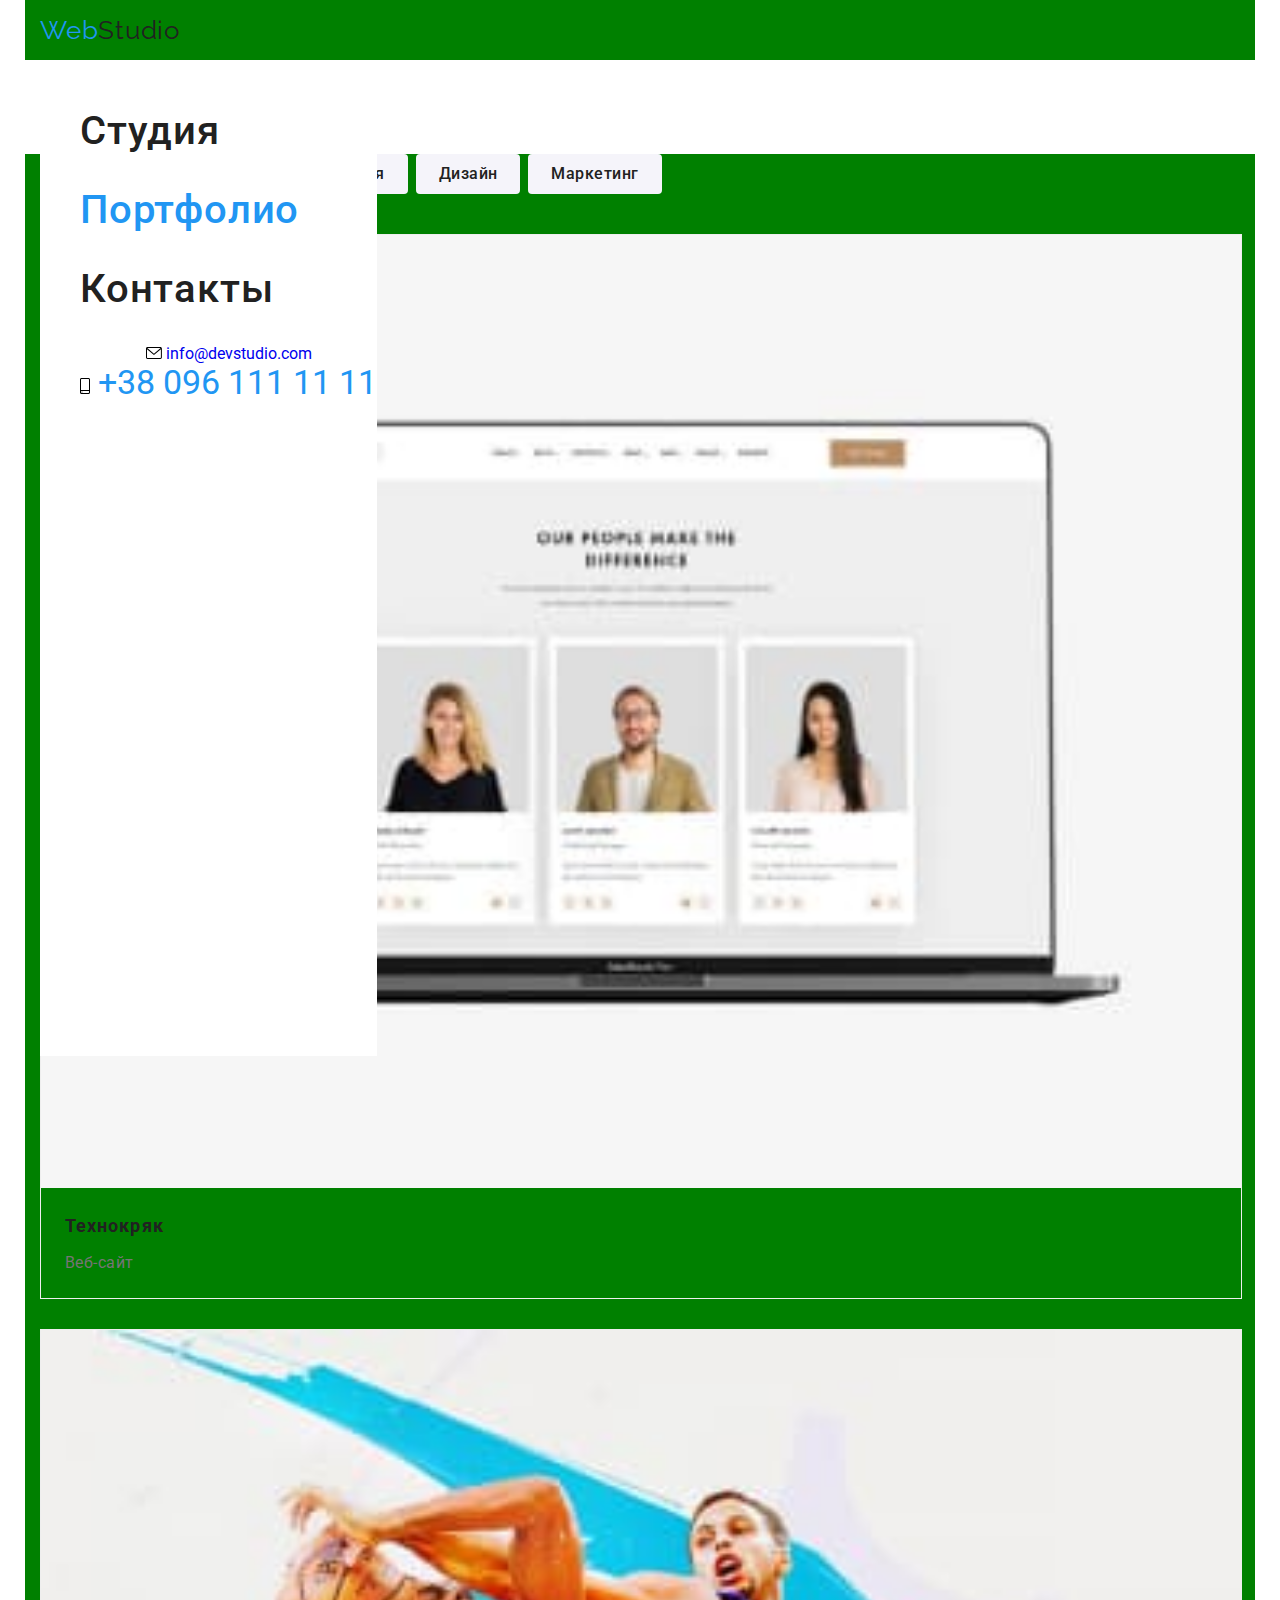
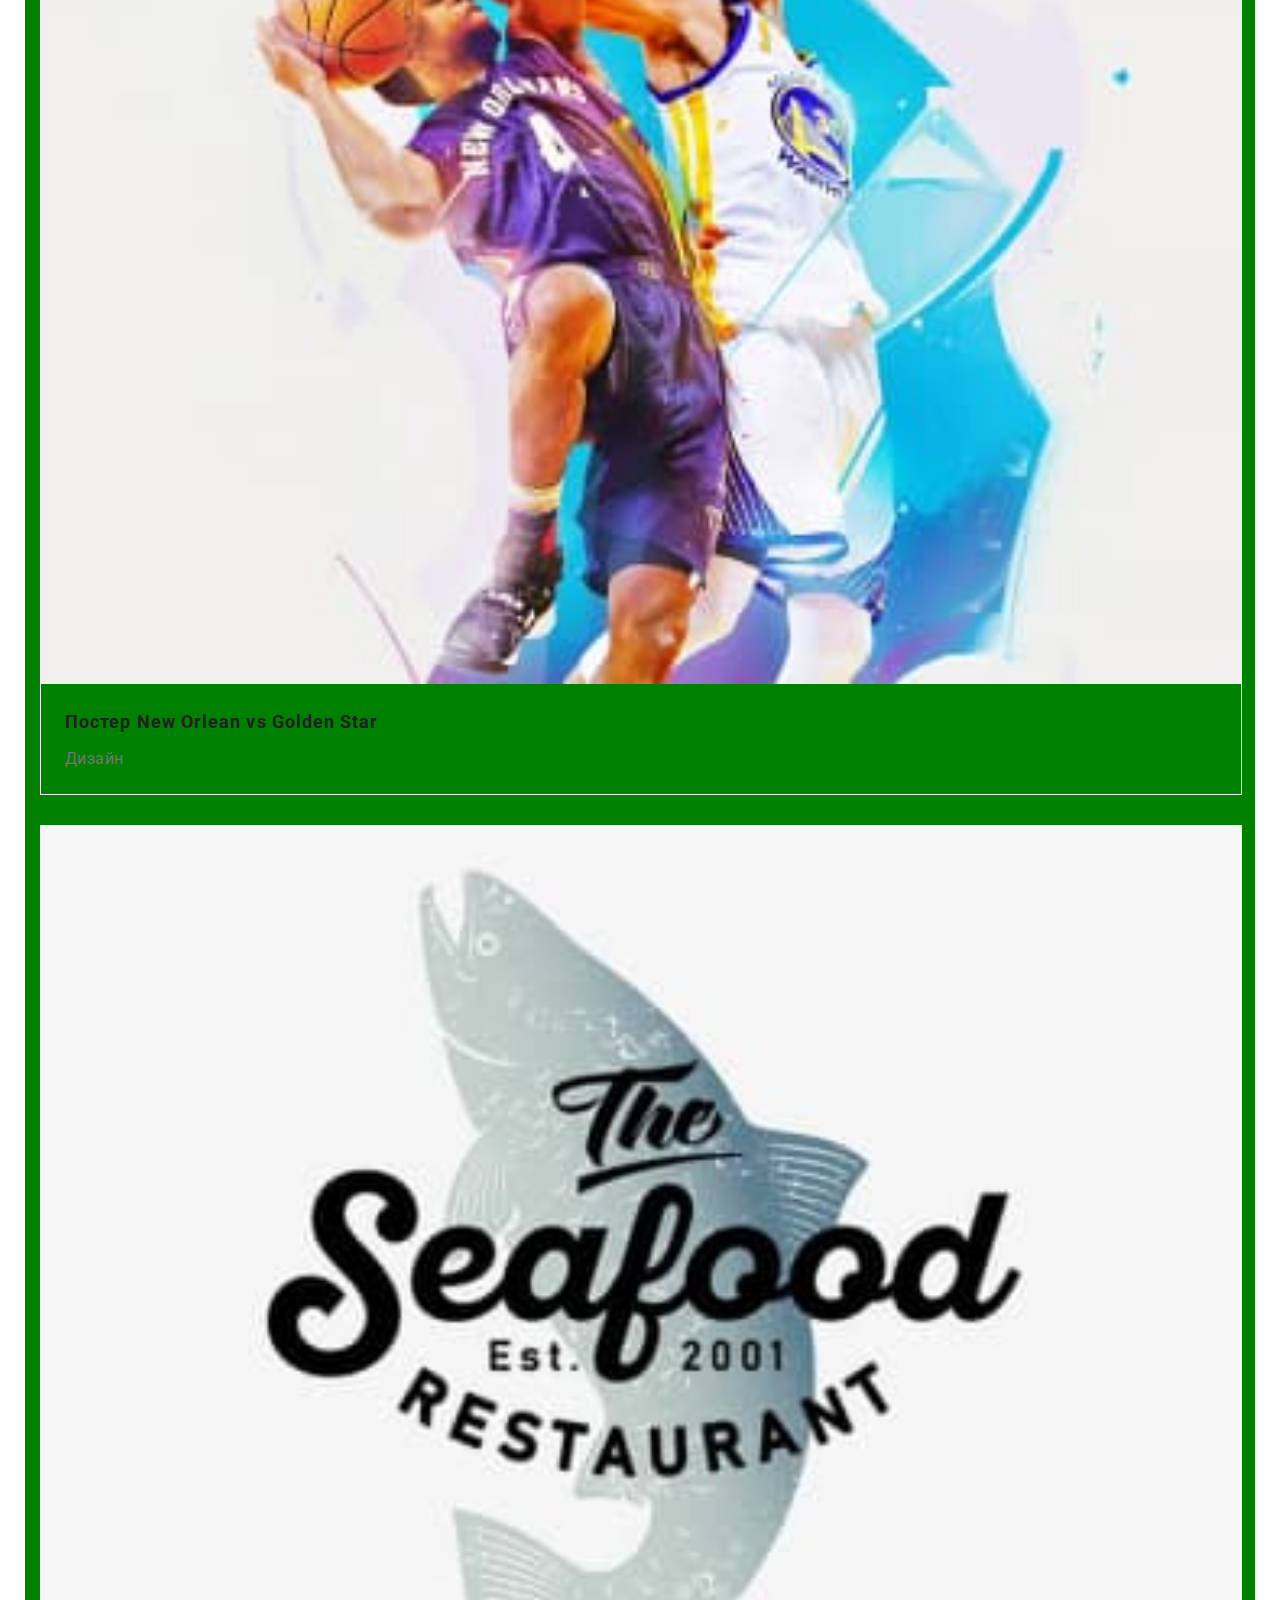
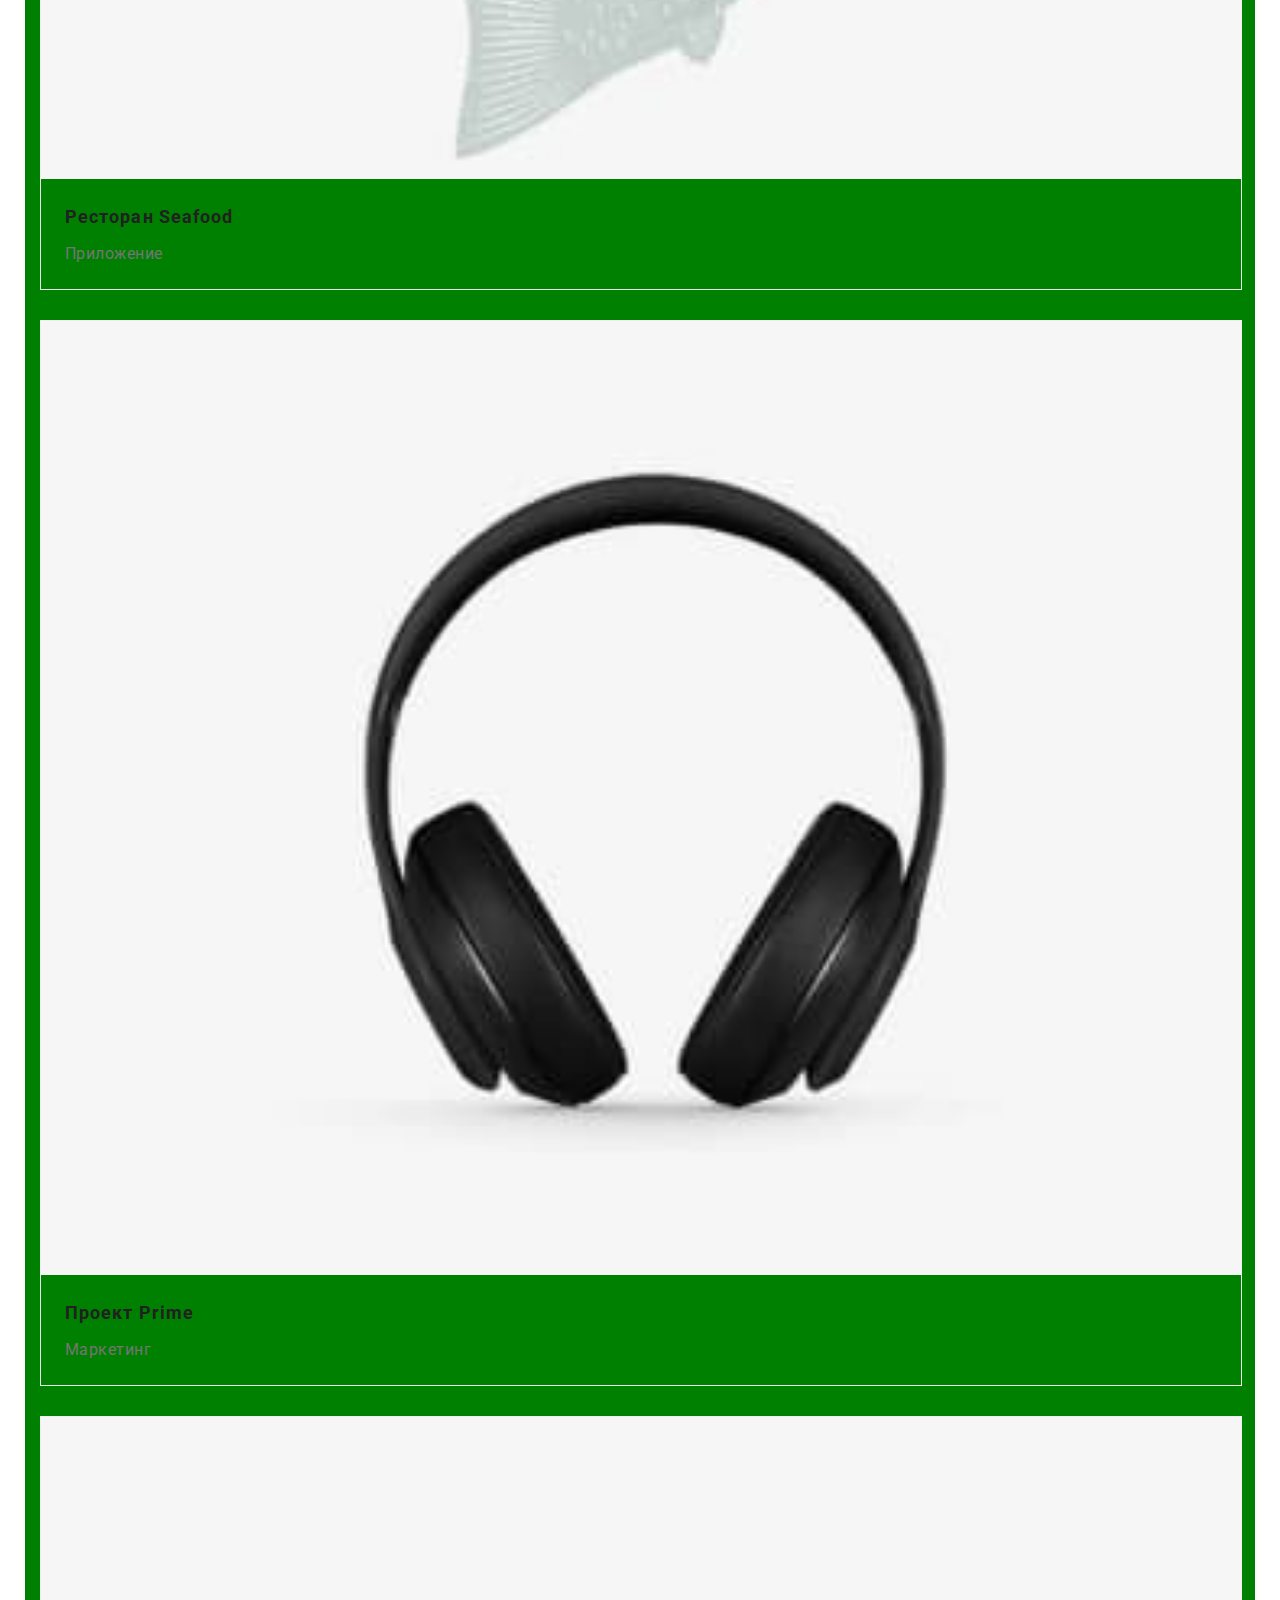
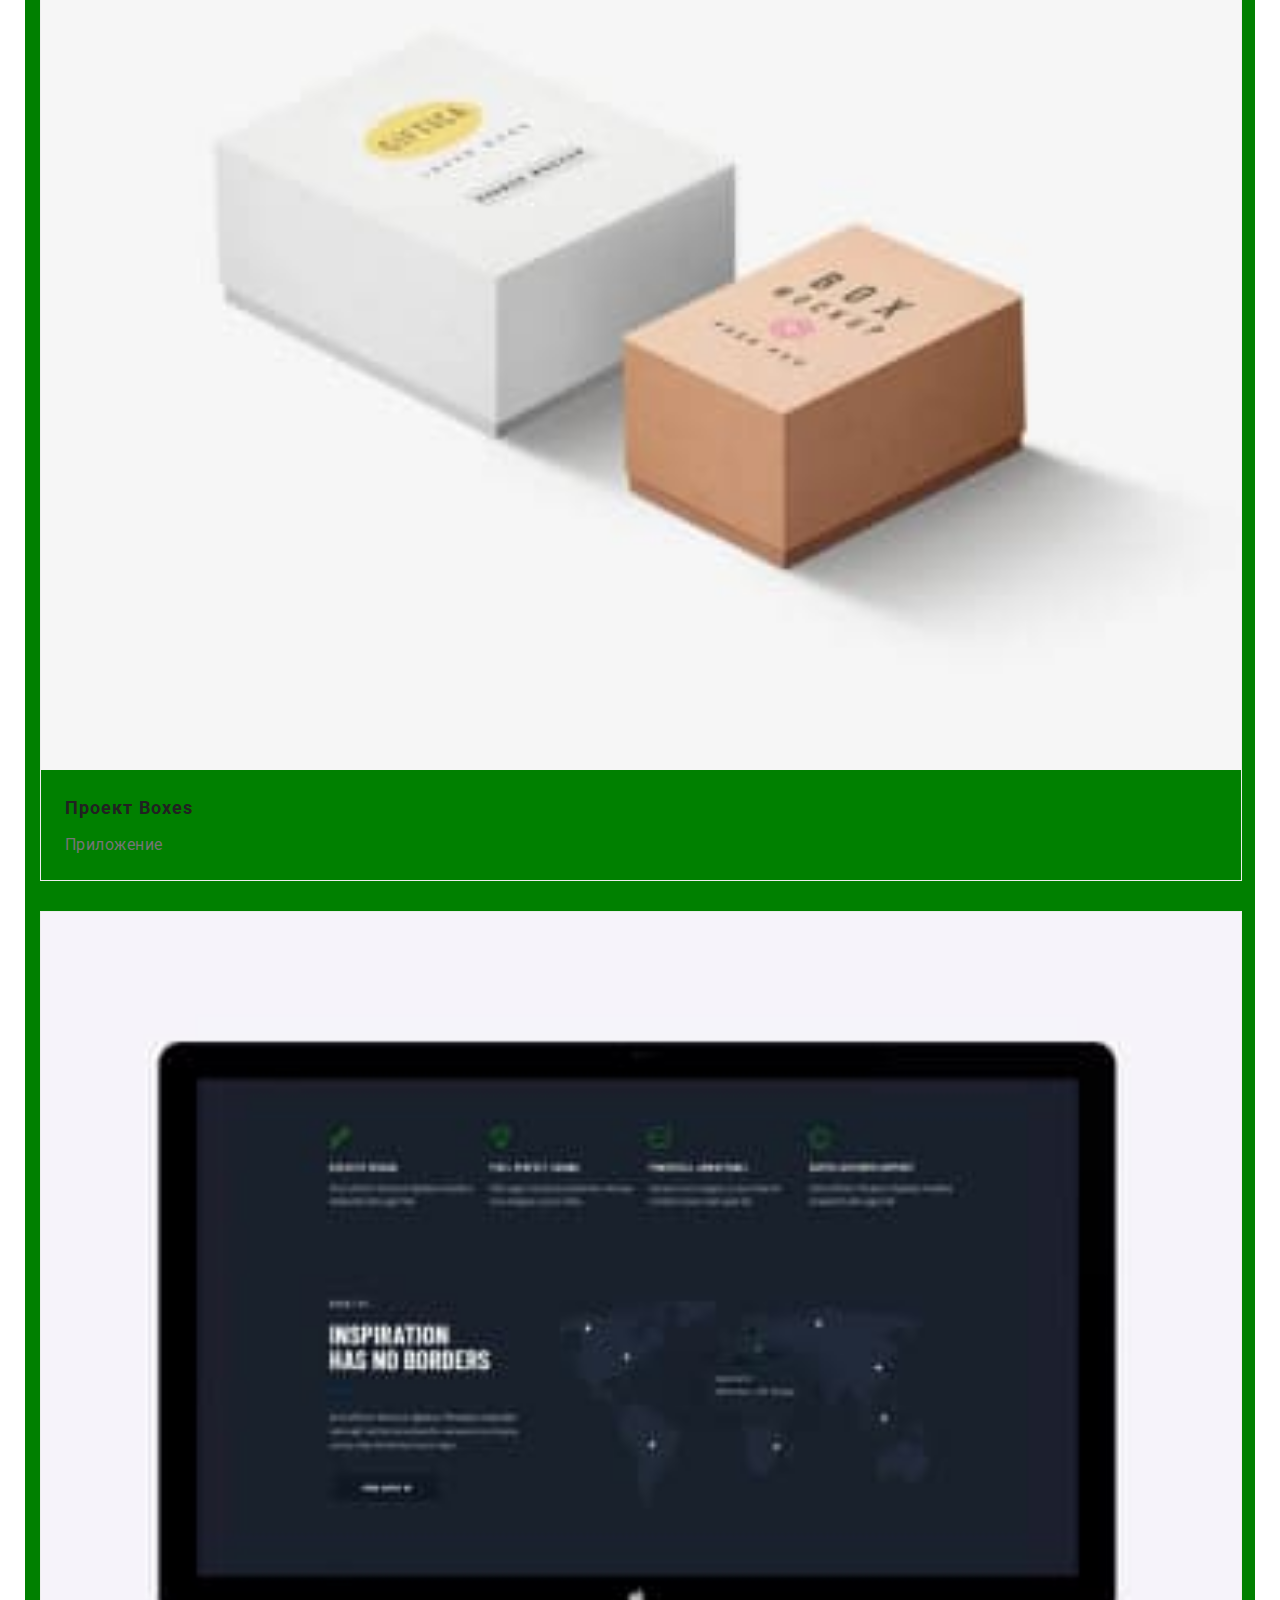
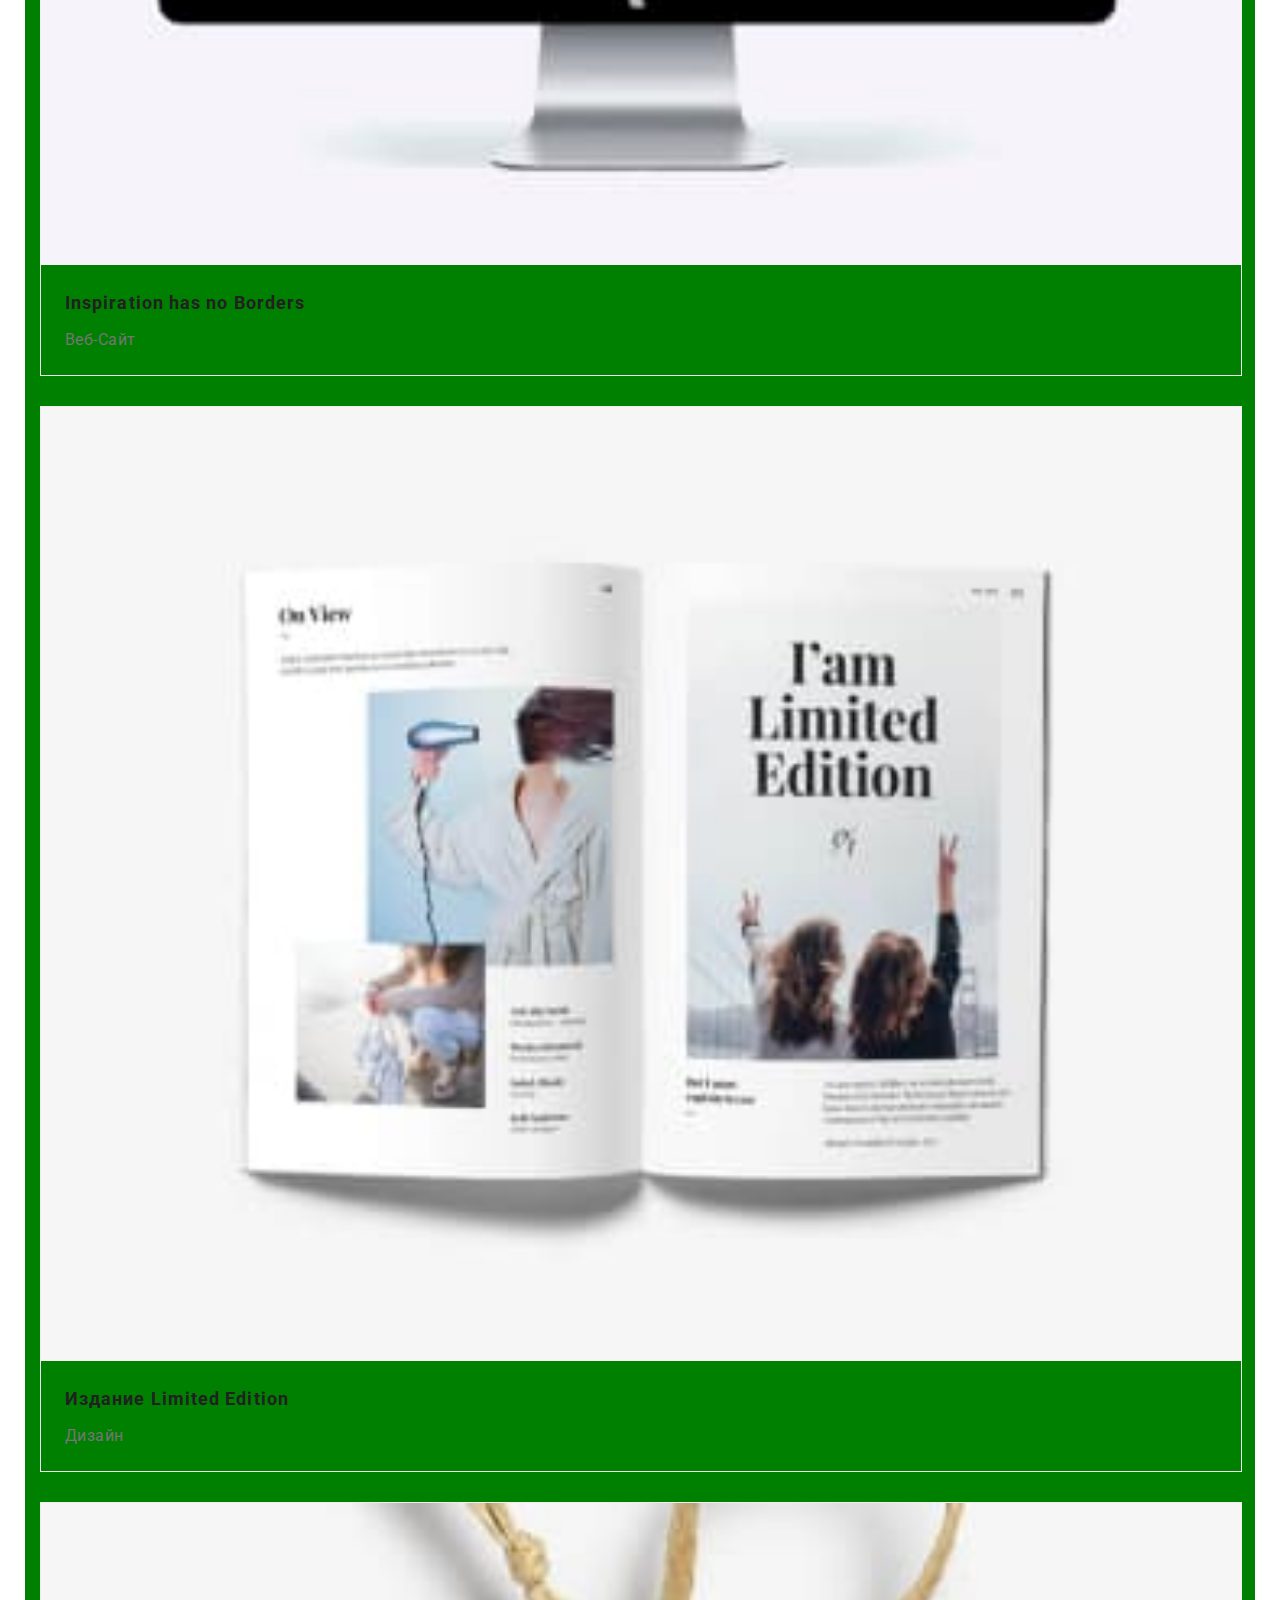
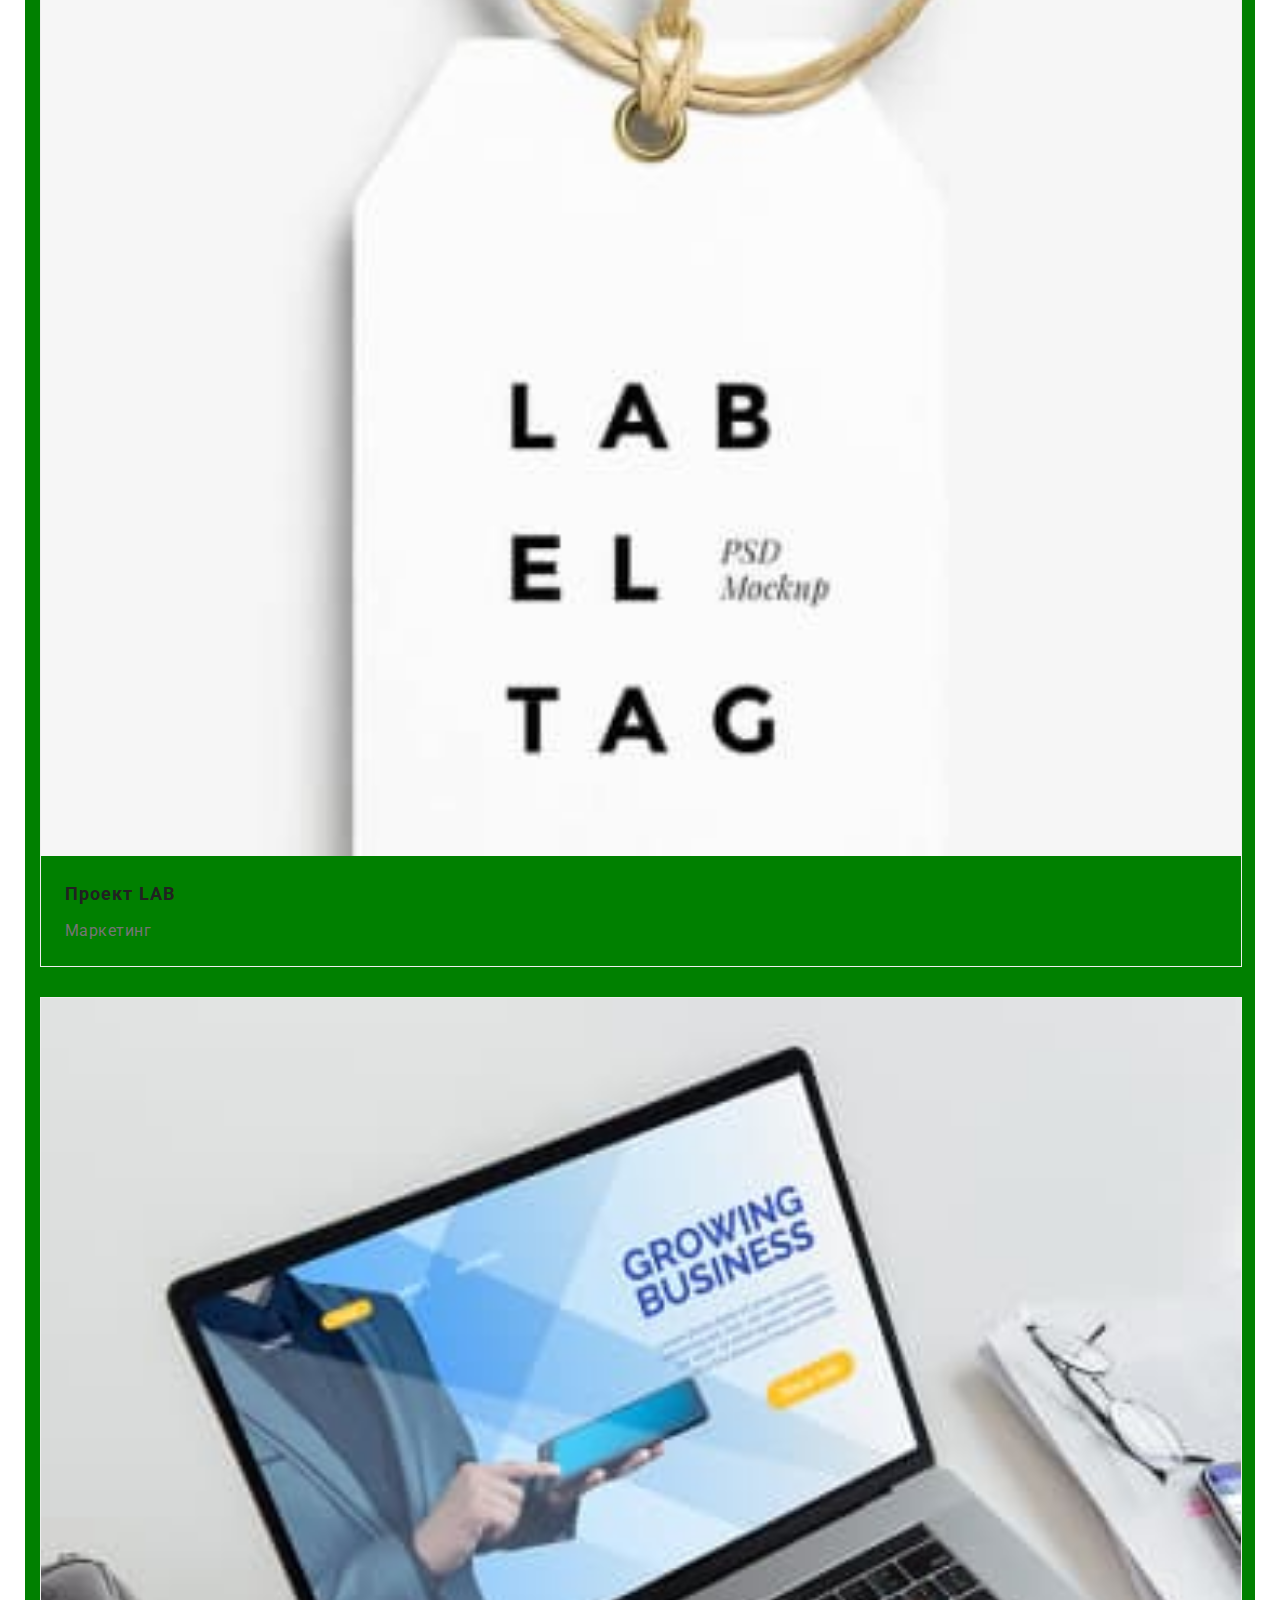
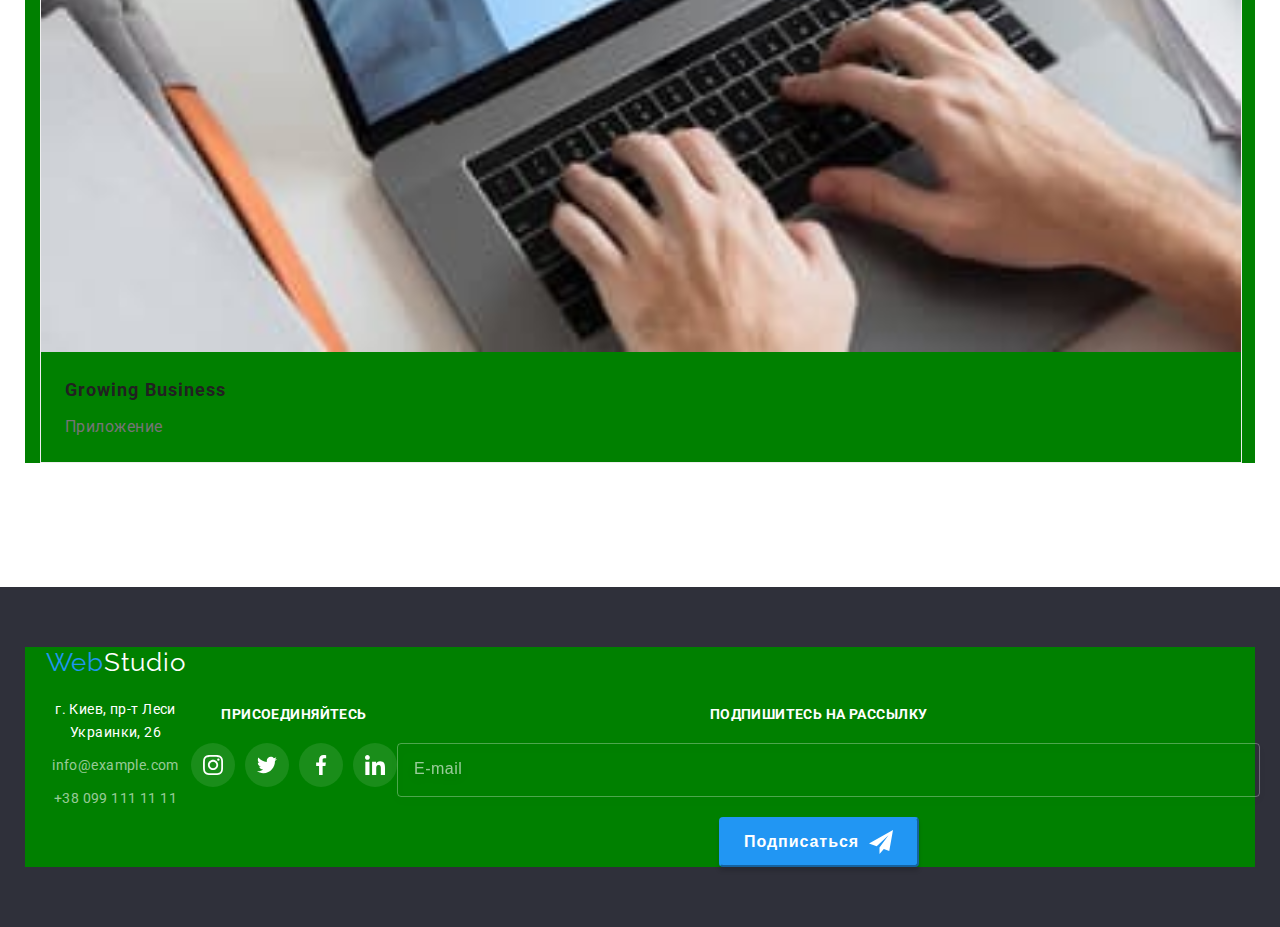
==== commit 7f24d553: "HW8 Adaptive for Mobile is Done" ====
--- a/portfolio.html
+++ b/portfolio.html
@@ -64,36 +64,38 @@
               </li>
             </ul>
           </nav>
-          <ul class="header-contact">
-            <li class="header-contact__item item">
-              <a
-                class="header-contact__link link"
-                href="mailto:info@devstudio.com"
-              >
-                <svg class="header-contact__icon" width="16px" height="12px">
-                  <use href="./images/sprite.svg#icon-envelope"></use>
-                </svg>
-                info@devstudio.com
-              </a>
-            </li>
-            <li class="header-contact__item item">
-              <a
-                class="header-contact__link link phone-number"
-                href="tel:+38096111111"
-              >
-                <svg class="header-contact__icon" width="10px" height="16px">
-                  <use href="./images/sprite.svg#icon-smartphone"></use>
-                </svg>
-                +38 096 111 11 11</a
-              >
-            </li>
-          </ul>
-          <ul class="mobile-menu-social">
-            <li><a href="">Instagram</a></li>
-            <li><a href="">Twitter</a></li>
-            <li><a href="">Facebook</a></li>
-            <li><a href="">Linkedin</a></li>
-          </ul>
+          <div>
+            <ul class="header-contact">
+              <li class="header-contact__item item">
+                <a
+                  class="header-contact__link link"
+                  href="mailto:info@devstudio.com"
+                >
+                  <svg class="header-contact__icon" width="16px" height="12px">
+                    <use href="./images/sprite.svg#icon-envelope"></use>
+                  </svg>
+                  info@devstudio.com
+                </a>
+              </li>
+              <li class="header-contact__item item">
+                <a
+                  class="header-contact__link link phone-number"
+                  href="tel:+38096111111"
+                >
+                  <svg class="header-contact__icon" width="10px" height="16px">
+                    <use href="./images/sprite.svg#icon-smartphone"></use>
+                  </svg>
+                  +38 096 111 11 11</a
+                >
+              </li>
+            </ul>
+            <ul class="mobile-menu-social">
+              <li><a href="">Instagram</a></li>
+              <li><a href="">Twitter</a></li>
+              <li><a href="">Facebook</a></li>
+              <li><a href="">Linkedin</a></li>
+            </ul>
+          </div>
         </div>
       </div>
     </header>
--- a/css/main.min.css
+++ b/css/main.min.css
@@ -1,2 +1,2 @@
-html{-webkit-box-sizing:border-box;box-sizing:border-box;height:100%}body{background-color:#fff;font-family:roboto,sans-serif;color:#212121;margin:0 auto;height:100%}a{text-decoration:none}h1,h2,h3,h4,h5,h6,p,ul{-webkit-padding-start:0;padding-inline-start:0}ul{margin-top:0;margin-bottom:0;list-style:none}.section{padding-top:60px;padding-bottom:60px}@media screen and (min-width: 1200px){.section{padding-bottom:94px;padding-top:94px}}.container{padding-left:15px;padding-right:15px;margin:0 auto}@media screen and (min-width: 480px){.container{max-width:480px}}@media screen and (min-width: 768px){.container{max-width:768px;background-color:red}}@media screen and (min-width: 1200px){.container{max-width:1200px;background-color:green}}.logo{font-family:Raleway;font-size:26px;line-height:1.19;letter-spacing:0.03em;color:#2196f3}.logo__second-color-header{color:#212121}.logo__second-color-footer{color:#fff}.header-phone-menu-box{display:-webkit-box;display:-webkit-flex;display:-ms-flexbox;display:flex;-webkit-box-pack:justify;-webkit-justify-content:space-between;-ms-flex-pack:justify;justify-content:space-between;-webkit-box-align:center;-webkit-align-items:center;-ms-flex-align:center;align-items:center;min-height:60px}.menu-button{z-index:9;margin:0;padding:0;border:none;background-color:transparent;cursor:pointer}.menu-button:hover,.menu-button:focus{fill:#2196f3}@media screen and (min-width: 768px){.menu-button{display:none}}.menu-button .icon-menu-close{display:none}.menu-button.is-open .icon-menu-close{display:block}.menu-button.is-open .icon-menu{display:none}.page-header__box{position:relative}.menu-container{text-align:center;background-color:#fff;height:100vh;padding-top:48px;padding-left:40px}@media screen and (max-width: 767px){.menu-container{display:none;position:absolute;top:0;left:0;width:100%}.menu-container.is-open{display:block}}.site-nav{text-align:start}.site-nav__item{margin-bottom:32px}.site-nav__link{font-weight:500;font-size:40px;line-height:1.17;letter-spacing:0.02em;color:#212121}.site-nav__link.current{color:#2196f3;position:relative}@media screen and (max-width: 767px){.header-contact{display:-webkit-box;display:-webkit-flex;display:-ms-flexbox;display:flex;-webkit-box-orient:vertical;-webkit-box-direction:reverse;-webkit-flex-direction:column-reverse;-ms-flex-direction:column-reverse;flex-direction:column-reverse;-webkit-box-align:start;-webkit-align-items:flex-start;-ms-flex-align:start;align-items:flex-start}.header-contact svg{display:none}.header-contact__link{font-weight:500;letter-spacing:0.02em;font-size:24px;line-height:28px;color:#757575}}.header-contact__link.phone-number{font-size:34px;line-height:1.17;color:#2196f3}.mobile-menu-social{display:-webkit-box;display:-webkit-flex;display:-ms-flexbox;display:flex;margin-top:64px}@media screen and (min-width: 768px){.mobile-menu-social{display:none}}.mobile-menu-social a{font-weight:500;font-size:18px;line-height:1.22;letter-spacing:0.02em;color:#2196f3}.mobile-menu-social li{border-right:1px solid rgba(33,33,33,0.2);padding-right:10px;padding-left:10px}.mobile-menu-social li:last-child{border-right:none}.mobile-menu-social li:first-child{padding-left:0}.mobile-menu-social li:last-child{padding-right:0px}.page-footer{background-color:#2f303a;padding-top:60px;padding-bottom:60px}.page-footer__container{text-align:center}@media screen and (min-width: 1200px){.page-footer__container{display:-webkit-box;display:-webkit-flex;display:-ms-flexbox;display:flex;-webkit-box-align:start;-webkit-align-items:flex-start;-ms-flex-align:start;align-items:flex-start}}.page-footer__address-box{margin-top:20px}.footer-list__item{font-family:roboto,sans-serif;font-style:normal;font-weight:400;font-size:14px;line-height:1.71;letter-spacing:0.03em}.footer-list__item:not(:last-child){margin-bottom:8px}@media screen and (min-width: 1200px){.footer-list__item:not(:last-child){margin-bottom:9px}}.footer-list__map{color:#ffffff}.footer-list__mail,.footer-list__phone{color:rgba(255,255,255,0.6)}.connecting-box{margin-top:60px;display:-webkit-box;display:-webkit-flex;display:-ms-flexbox;display:flex;-webkit-box-orient:vertical;-webkit-box-direction:normal;-webkit-flex-direction:column;-ms-flex-direction:column;flex-direction:column;-webkit-box-align:center;-webkit-align-items:center;-ms-flex-align:center;align-items:center}.connecting-box__title{margin-top:0;margin-bottom:0;font-weight:700;font-size:14px;line-height:1.14;letter-spacing:0.03em;text-transform:uppercase;color:#ffffff}.connecting-box__list{list-style:none;display:-webkit-box;display:-webkit-flex;display:-ms-flexbox;display:flex;margin-top:20px}.connecting-box__list li:not(:last-child){margin-right:10px}.connecting-item__link{display:-webkit-box;display:-webkit-flex;display:-ms-flexbox;display:flex;-webkit-box-align:center;-webkit-align-items:center;-ms-flex-align:center;align-items:center;-webkit-box-pack:center;-webkit-justify-content:center;-ms-flex-pack:center;justify-content:center;width:44px;height:44px;background:rgba(255,255,255,0.1);-webkit-border-radius:50%;border-radius:50%;-webkit-transition:250ms cubic-bezier(0.4, 0, 0.2, 1);-o-transition:250ms cubic-bezier(0.4, 0, 0.2, 1);transition:250ms cubic-bezier(0.4, 0, 0.2, 1)}.connecting-item__link:hover,.connecting-item__link:focus{background-color:#2196f3;fill:#ffffff}.connecting-item__icon{fill:#ffffff}.subscribe-box{margin-top:60px;display:-webkit-inline-box;display:-webkit-inline-flex;display:-ms-inline-flexbox;display:inline-flex;-webkit-box-orient:vertical;-webkit-box-direction:normal;-webkit-flex-direction:column;-ms-flex-direction:column;flex-direction:column;width:100%}.subscribe-box__button{width:200px;height:50px;margin-top:20px;background:#2196f3;-webkit-box-shadow:0px 4px 4px rgba(0,0,0,0.15);box-shadow:0px 4px 4px rgba(0,0,0,0.15);-webkit-border-radius:4px;border-radius:4px;border-color:#2196f3;font-weight:700;font-size:16px;line-height:1.87;display:-webkit-inline-box;display:-webkit-inline-flex;display:-ms-inline-flexbox;display:inline-flex;-webkit-box-align:center;-webkit-align-items:center;-ms-flex-align:center;align-items:center;text-align:center;-webkit-box-pack:center;-webkit-justify-content:center;-ms-flex-pack:center;justify-content:center;letter-spacing:0.06em;color:#ffffff;cursor:pointer}.subscribe-box__button-ico{margin-left:10px;fill:#ffffff}.subscribe-box input::-webkit-input-placeholder{font-size:16px;line-height:1.25;letter-spacing:0.03em;color:rgba(255,255,255,0.6);-webkit-transition:250ms cubic-bezier(0.4, 0, 0.2, 1);-o-transition:250ms cubic-bezier(0.4, 0, 0.2, 1);transition:250ms cubic-bezier(0.4, 0, 0.2, 1)}.subscribe-box input:-ms-input-placeholder{font-size:16px;line-height:1.25;letter-spacing:0.03em;color:rgba(255,255,255,0.6);-webkit-transition:250ms cubic-bezier(0.4, 0, 0.2, 1);-o-transition:250ms cubic-bezier(0.4, 0, 0.2, 1);transition:250ms cubic-bezier(0.4, 0, 0.2, 1)}.subscribe-box input::-ms-input-placeholder{font-size:16px;line-height:1.25;letter-spacing:0.03em;color:rgba(255,255,255,0.6);-webkit-transition:250ms cubic-bezier(0.4, 0, 0.2, 1);-o-transition:250ms cubic-bezier(0.4, 0, 0.2, 1);transition:250ms cubic-bezier(0.4, 0, 0.2, 1)}.subscribe-box input::placeholder{font-size:16px;line-height:1.25;letter-spacing:0.03em;color:rgba(255,255,255,0.6);-webkit-transition:250ms cubic-bezier(0.4, 0, 0.2, 1);-o-transition:250ms cubic-bezier(0.4, 0, 0.2, 1);transition:250ms cubic-bezier(0.4, 0, 0.2, 1)}.subscribe-box input{height:50px;margin-top:20px;padding-left:16px;width:100%;background-color:transparent;outline:none;-webkit-border-radius:4px;border-radius:4px;border:1px solid rgba(255,255,255,0.3);-webkit-filter:drop-shadow(0px 4px 4px rgba(0,0,0,0.15));filter:drop-shadow(0px 4px 4px rgba(0,0,0,0.15));-webkit-transition:250ms cubic-bezier(0.4, 0, 0.2, 1);-o-transition:250ms cubic-bezier(0.4, 0, 0.2, 1);transition:250ms cubic-bezier(0.4, 0, 0.2, 1)}.subscribe-box input:focus,.subscribe-box input:hover{border:1px solid #2196f3;color:#fff}.subscribe-box__title{margin-top:0;margin-bottom:0;font-weight:700;font-size:14px;line-height:1.14;letter-spacing:0.03em;text-transform:uppercase;color:#ffffff}.hero{background-color:#c4c4c4;background-image:-webkit-gradient(linear, left top, left bottom, from(rgba(47,48,58,0.4)), to(rgba(47,48,58,0.4))),url("../images/hero-image.jpg");background-image:-webkit-linear-gradient(rgba(47,48,58,0.4), rgba(47,48,58,0.4)),url("../images/hero-image.jpg");background-image:-o-linear-gradient(rgba(47,48,58,0.4), rgba(47,48,58,0.4)),url("../images/hero-image.jpg");background-image:linear-gradient(rgba(47,48,58,0.4), rgba(47,48,58,0.4)),url("../images/hero-image.jpg");background-repeat:no-repeat;background-position:center;text-align:center;padding-top:118px;padding-bottom:118px}@media screen and (min-width: 1200px){.hero{padding-top:200px;padding-bottom:200px}}.hero__title{font-weight:900;font-size:44px;line-height:1.36;letter-spacing:0.06em;text-transform:uppercase;color:#ffffff;margin-top:0;margin-bottom:30px}@media screen and (max-width: 767px){.hero__title{font-size:26px;line-height:1.62}}.hero__button{display:inline-block;padding:10px 32px;background-color:#2196f3;color:#ffffff;border:1px solid transparent;-webkit-border-radius:4px;border-radius:4px;font-weight:700;font-size:16px;line-height:1.87;letter-spacing:0.06em;cursor:pointer}.studio-list{display:-webkit-box;display:-webkit-flex;display:-ms-flexbox;display:flex;-webkit-flex-wrap:wrap;-ms-flex-wrap:wrap;flex-wrap:wrap;-webkit-box-pack:justify;-webkit-justify-content:space-between;-ms-flex-pack:justify;justify-content:space-between}@media screen and (min-width: 1200px){.studio-list{-webkit-flex-wrap:nowrap;-ms-flex-wrap:nowrap;flex-wrap:nowrap}}.studio-item{width:100%}.studio-item__thumb{display:-webkit-box;display:-webkit-flex;display:-ms-flexbox;display:flex;-webkit-box-pack:center;-webkit-justify-content:center;-ms-flex-pack:center;justify-content:center;-webkit-box-align:center;-webkit-align-items:center;-ms-flex-align:center;align-items:center;height:120px;-webkit-border-radius:4px;border-radius:4px;margin-bottom:30px;background:#f5f4fa}.studio-item__icon{width:70px;height:70px}.studio-item__title{font-weight:700;font-size:14px;line-height:1.14;letter-spacing:0.03em;text-transform:uppercase;margin-bottom:10px;margin-top:0;text-align:center}.studio-item__text{color:#757575;font-size:14px;line-height:1.71;letter-spacing:0.03em}@media screen and (min-width: 1200px){.studio-item__text{width:270px}}.section-doing{margin-top:-94px}@media screen and (max-width: 767px){.section-doing{display:none}}.section-doing__main-title{text-align:center;font-weight:700;font-size:36px;line-height:1.16;letter-spacing:0.03em;margin-top:0;margin-bottom:50px}.section-doing__list{display:-webkit-box;display:-webkit-flex;display:-ms-flexbox;display:flex;-webkit-box-pack:justify;-webkit-justify-content:space-between;-ms-flex-pack:justify;justify-content:space-between}.doing-item__thumb{position:relative}.doing-item__thumb:before{display:inline-block;position:absolute;content:"";width:100%;height:70px;background:rgba(47,48,58,0.8);bottom:0}.doing-item__title-box{display:-webkit-box;display:-webkit-flex;display:-ms-flexbox;display:flex;-webkit-box-pack:center;-webkit-justify-content:center;-ms-flex-pack:center;justify-content:center;position:absolute;margin:27px 0;text-align:center;width:100%;bottom:0;left:50%;-webkit-transform:translate(-50%);-ms-transform:translate(-50%);transform:translate(-50%)}.doing-item__title{margin:0;font-weight:700;font-size:14px;line-height:1.14;letter-spacing:0.03em;color:#ffffff}.doing-item img{display:block}.section-team{background:#f5f4fa}.section-team__main-title{font-size:28px;line-height:1.17;font-weight:700;text-align:center;letter-spacing:0.03em;margin-top:0;margin-bottom:30px}@media screen and (min-width: 1200px){.section-team__main-title{font-size:36px;line-height:1.16;margin-top:0px;margin-bottom:50px}}@media screen and (min-width: 1200px){.section-team__list{display:-webkit-box;display:-webkit-flex;display:-ms-flexbox;display:flex;-webkit-box-pack:justify;-webkit-justify-content:space-between;-ms-flex-pack:justify;justify-content:space-between}}.section-team__item{width:100%;background:#fff;-webkit-box-shadow:0px 1px 3px rgba(0,0,0,0.12),0px 1px 1px rgba(0,0,0,0.14),0px 2px 1px rgba(0,0,0,0.2);box-shadow:0px 1px 3px rgba(0,0,0,0.12),0px 1px 1px rgba(0,0,0,0.14),0px 2px 1px rgba(0,0,0,0.2);-webkit-border-radius:0px 0px 4px 4px;border-radius:0px 0px 4px 4px}.section-team__item:not(:last-child){margin-bottom:30px}@media screen and (min-width: 1200px){.section-team__item{width:270px}}.section-team__photo{width:100%;display:block}@media screen and (min-width: 1200px){.section-team__photo{width:270px}}.team-box{padding-top:30px;padding-bottom:24px}.team-box__title{font-weight:500;font-size:16px;line-height:1.18;text-align:center;letter-spacing:0.03em;margin-top:0;margin-bottom:10px}.team-box__text{font-size:16px;line-height:1.18;text-align:center;letter-spacing:0.03em;color:#757575;margin-top:0;margin-bottom:0}.team-connect{list-style:none;display:-webkit-box;display:-webkit-flex;display:-ms-flexbox;display:flex;-webkit-box-orient:horizontal;-webkit-box-direction:normal;-webkit-flex-direction:row;-ms-flex-direction:row;flex-direction:row;-webkit-box-pack:center;-webkit-justify-content:center;-ms-flex-pack:center;justify-content:center;margin-top:16px;margin-left:32px;margin-right:32px}@media screen and (min-width: 1200px){.team-connect{-webkit-box-pack:justify;-webkit-justify-content:space-between;-ms-flex-pack:justify;justify-content:space-between}}.team-connect__box:not(:last-child){margin-right:10px}.team-connect__link{display:-webkit-box;display:-webkit-flex;display:-ms-flexbox;display:flex;-webkit-box-pack:center;-webkit-justify-content:center;-ms-flex-pack:center;justify-content:center;-webkit-box-align:center;-webkit-align-items:center;-ms-flex-align:center;align-items:center;width:44px;height:44px;fill:#afb1b8;-webkit-border-radius:50%;border-radius:50%;-webkit-transition:250ms cubic-bezier(0.4, 0, 0.2, 1);-o-transition:250ms cubic-bezier(0.4, 0, 0.2, 1);transition:250ms cubic-bezier(0.4, 0, 0.2, 1)}.team-connect__link:hover,.team-connect__link:focus{background-color:#2196f3;fill:#ffffff}.team-connect__icon{width:20px;height:20px}.clients-main-title{margin-top:0;margin-bottom:30px;font-size:28px;line-height:1.17;font-weight:700;text-align:center;letter-spacing:0.03em;color:#212121}@media screen and (min-width: 1200px){.clients-main-title{font-size:36px;line-height:1.16;margin-bottom:50px}}.clients-list{list-style:none;display:-webkit-box;display:-webkit-flex;display:-ms-flexbox;display:flex;-webkit-flex-wrap:wrap;-ms-flex-wrap:wrap;flex-wrap:wrap;-webkit-box-pack:justify;-webkit-justify-content:space-between;-ms-flex-pack:justify;justify-content:space-between}.clients-item{width:-webkit-calc((100% - 2 * 15px) / 2);width:calc((100% - 2 * 15px) / 2);border:1px solid #afb1b8;-webkit-border-radius:4px;border-radius:4px}.clients-item:not(:nth-last-child(-n+2)){margin-bottom:30px}.clients-item__link{display:-webkit-box;display:-webkit-flex;display:-ms-flexbox;display:flex;-webkit-box-pack:center;-webkit-justify-content:center;-ms-flex-pack:center;justify-content:center;-webkit-box-align:center;-webkit-align-items:center;-ms-flex-align:center;align-items:center;width:100%;height:100%;fill:#afb1b8;-webkit-transition:250ms cubic-bezier(0.4, 0, 0.2, 1);-o-transition:250ms cubic-bezier(0.4, 0, 0.2, 1);transition:250ms cubic-bezier(0.4, 0, 0.2, 1)}.clients-item:hover,.clients-item:focus{border-color:#2196f3}.clients-item__link:hover,.clients-item__link:focus{border-color:#2196f3;fill:#2196f3}.clients-item__icon{width:106px;height:60px}.backdrop{position:fixed;top:0;left:0;z-index:100;padding:93px 15px;width:100%;height:100%;background-color:rgba(0,0,0,0.2);-webkit-transition:250ms cubic-bezier(0.4, 0, 0.2, 1);-o-transition:250ms cubic-bezier(0.4, 0, 0.2, 1);transition:250ms cubic-bezier(0.4, 0, 0.2, 1);overflow-y:scroll}.backdrop.is-hidden{opacity:0;pointer-events:none;-webkit-transition:250ms cubic-bezier(0.4, 0, 0.2, 1);-o-transition:250ms cubic-bezier(0.4, 0, 0.2, 1);transition:250ms cubic-bezier(0.4, 0, 0.2, 1)}.modal{position:relative;-webkit-border-radius:4px;border-radius:4px;background-color:#ffffff;-webkit-box-shadow:0px 1px 3px rgba(0,0,0,0.12),0px 1px 1px rgba(0,0,0,0.14),0px 2px 1px rgba(0,0,0,0.2);box-shadow:0px 1px 3px rgba(0,0,0,0.12),0px 1px 1px rgba(0,0,0,0.14),0px 2px 1px rgba(0,0,0,0.2)}.modal__form{padding-left:40px;padding-right:40px;padding-bottom:50px}.modal__title-box{padding-left:40px;padding-right:40px;padding-bottom:12px;padding-top:40px}.modal__title{font-weight:700;font-size:20px;line-height:1.15;text-align:center;letter-spacing:0.03em;color:#212121}.modal__close-button{padding:0;position:absolute;right:8px;top:8px;width:30px;height:30px;background:#ffffff;border:1px solid rgba(0,0,0,0.1);-webkit-border-radius:50%;border-radius:50%;cursor:pointer}.modal__close-icon{fill:#000000;-webkit-transition:250ms cubic-bezier(0.4, 0, 0.2, 1);-o-transition:250ms cubic-bezier(0.4, 0, 0.2, 1);transition:250ms cubic-bezier(0.4, 0, 0.2, 1);position:absolute;top:50%;left:50%;-webkit-transform:translate(-50%, -50%);-ms-transform:translate(-50%, -50%);transform:translate(-50%, -50%)}.modal__close-button:hover .modal__close-icon{fill:#2196f3}.modal__close-button:focus .modal__close-icon{fill:#2196f3}.form-box{display:block;position:relative;margin-bottom:10px;font-size:12px;line-height:1.16;letter-spacing:0.01em;color:#757575;text-align:start}.form-box__input{vertical-align:middle;width:100%;height:40px;padding-left:42px;padding-right:10px;margin-top:4px;outline:none;border:1px solid rgba(33,33,33,0.2);-webkit-border-radius:4px;border-radius:4px;-webkit-transition:250ms cubic-bezier(0.4, 0, 0.2, 1);-o-transition:250ms cubic-bezier(0.4, 0, 0.2, 1);transition:250ms cubic-bezier(0.4, 0, 0.2, 1)}.form-box__input:hover,.form-box__input:focus{border-color:#2196f3}.form-box__icon{display:block;position:absolute;top:50%;left:12px;width:18px;height:18px;-webkit-transition:250ms cubic-bezier(0.4, 0, 0.2, 1);-o-transition:250ms cubic-bezier(0.4, 0, 0.2, 1);transition:250ms cubic-bezier(0.4, 0, 0.2, 1)}.form-box__input:hover+.form-box__icon,.form-box__input:focus+.form-box__icon{fill:#2196f3}.form-box__input.comment{padding-top:12px;padding-left:16px;resize:none;height:120px}.form-box__input::-webkit-input-placeholder{font-size:14px;line-height:16px;letter-spacing:0.01em;color:rgba(117,117,117,0.5)}.form-box__input:-ms-input-placeholder{font-size:14px;line-height:16px;letter-spacing:0.01em;color:rgba(117,117,117,0.5)}.form-box__input::-ms-input-placeholder{font-size:14px;line-height:16px;letter-spacing:0.01em;color:rgba(117,117,117,0.5)}.form-box__input::placeholder{font-size:14px;line-height:16px;letter-spacing:0.01em;color:rgba(117,117,117,0.5)}.policy-label{display:-webkit-box;display:-webkit-flex;display:-ms-flexbox;display:flex;-webkit-box-align:center;-webkit-align-items:center;-ms-flex-align:center;align-items:center;margin-top:25px;font-size:12px;line-height:14px;letter-spacing:0.03em;color:#757575;cursor:pointer}.policy-label a{color:#2196f3;text-decoration:underline}.policy-label::before{display:block;content:"";width:16px;height:15px;border:2px solid #212121;-webkit-border-radius:2px;border-radius:2px;margin-right:7px;margin-left:13px;-webkit-transition:250ms cubic-bezier(0.4, 0, 0.2, 1);-o-transition:250ms cubic-bezier(0.4, 0, 0.2, 1);transition:250ms cubic-bezier(0.4, 0, 0.2, 1)}.policy-checkbox{position:absolute;width:0px;height:0px;margin:0px;border:0px;padding:0px;clip:react(0 0 0 0);overflow:hidden}.policy-checkbox:hover+.policy-label::before,.policy-checkbox:focus+.policy-label::before{border:2px solid #2196f3}.policy-checkbox:checked+.policy-label::before{background-color:#2196f3;background-image:url(../images/icon-check.svg);background-repeat:no-repeat;background-position:center;-webkit-background-size:cover;background-size:cover;border:transparent}.modal-button-submit{margin-top:30px;border:#2196f3;width:200px;height:50px;left:700px;top:712px;background:#2196f3;-webkit-box-shadow:0px 4px 4px rgba(0,0,0,0.15);box-shadow:0px 4px 4px rgba(0,0,0,0.15);-webkit-border-radius:4px;border-radius:4px;font-weight:700;font-size:16px;line-height:1.87;letter-spacing:0.06em;color:#ffffff;cursor:pointer}.radio-buttons-list{display:-webkit-box;display:-webkit-flex;display:-ms-flexbox;display:flex;-webkit-flex-wrap:wrap;-ms-flex-wrap:wrap;flex-wrap:wrap;-webkit-box-align:start;-webkit-align-items:flex-start;-ms-flex-align:start;align-items:flex-start;margin-bottom:-12px}.radio-buttons-list__item{margin-right:8px}.radio-buttons-box{margin-bottom:40px}.radio-butons-list__item{margin-right:8px;margin-bottom:12px}.radio-button{background-color:#f5f4fa;padding:6px 22px;border:1px solid transparent;-webkit-border-radius:4px;border-radius:4px;font-family:roboto,sans-serif;color:#212121;font-weight:500;font-size:16px;line-height:1.62;text-align:center;letter-spacing:0.03em;cursor:pointer;-webkit-transition:250ms cubic-bezier(0.4, 0, 0.2, 1);-o-transition:250ms cubic-bezier(0.4, 0, 0.2, 1);transition:250ms cubic-bezier(0.4, 0, 0.2, 1)}.radio-button:hover,.radio-button:focus{background-color:#2196f3;color:#fff;-webkit-box-shadow:0px 3px 1px rgba(0,0,0,0.1),0px 1px 2px rgba(0,0,0,0.08),0px 2px 2px rgba(0,0,0,0.12);box-shadow:0px 3px 1px rgba(0,0,0,0.1),0px 1px 2px rgba(0,0,0,0.08),0px 2px 2px rgba(0,0,0,0.12)}.radio-filter-item{margin-bottom:30px;width:100%;border:1px solid #eeeeee;-webkit-transition:250ms cubic-bezier(0.4, 0, 0.2, 1);-o-transition:250ms cubic-bezier(0.4, 0, 0.2, 1);transition:250ms cubic-bezier(0.4, 0, 0.2, 1)}.radio-filter-item:nth-child(3n){margin-right:0px}.radio-filter-item:nth-last-child(-n+3){margin-bottom:0}.radio-filter-item:hover,.radio-filter-item:focus{-webkit-box-shadow:0px 1px 1px rgba(0,0,0,0.12),0px 4px 4px rgba(0,0,0,0.06),1px 4px 6px rgba(0,0,0,0.16);box-shadow:0px 1px 1px rgba(0,0,0,0.12),0px 4px 4px rgba(0,0,0,0.06),1px 4px 6px rgba(0,0,0,0.16)}.radio-filter-item:hover .radio-filter-thumb:before{-webkit-transform:translateY(0);-ms-transform:translateY(0);transform:translateY(0)}.radio-filter-item:hover .radio-filter-thumb__hover-box{-webkit-transform:translateY(0);-ms-transform:translateY(0);transform:translateY(0)}.radio-filter-item img{width:100%}.radio-filter-thumb{position:relative;overflow:hidden}.radio-filter-thumb .radio-filter-thumb:before{display:inline-block;position:absolute;content:"";width:100%;height:100%;background-color:rgba(33,150,243,0.1);bottom:0;-webkit-transform:translateY(100%);-ms-transform:translateY(100%);transform:translateY(100%)}.radio-filter-thumb__hover-box{display:inline-block;position:absolute;content:"";width:100%;height:100%;background:rgba(33,150,243,0.9);bottom:0;-webkit-transform:translateY(101%);-ms-transform:translateY(101%);transform:translateY(101%);display:-webkit-box;display:-webkit-flex;display:-ms-flexbox;display:flex;-webkit-box-pack:center;-webkit-justify-content:center;-ms-flex-pack:center;justify-content:center;position:absolute;width:100%;top:0;-webkit-transition:-webkit-transform 250ms cubic-bezier(0.4, 0, 0.2, 1);transition:-webkit-transform 250ms cubic-bezier(0.4, 0, 0.2, 1);-o-transition:transform 250ms cubic-bezier(0.4, 0, 0.2, 1);transition:transform 250ms cubic-bezier(0.4, 0, 0.2, 1);transition:transform 250ms cubic-bezier(0.4, 0, 0.2, 1), -webkit-transform 250ms cubic-bezier(0.4, 0, 0.2, 1)}.radio-filter-thumb__text{margin:63px 24px 0 24px;font-size:18px;line-height:1.56;letter-spacing:0.03em;color:#ffffff}.radio-filter-thumb__image{display:block}.radio-filter-box{padding:20px 24px}.radio-filter-box__title{margin-bottom:4px;margin-top:0px;font-family:roboto,sans-serif;font-style:normal;font-weight:700;font-size:18px;line-height:2;letter-spacing:0.06em;color:#212121}.radio-filter-box__subtitle{margin-bottom:0;margin-top:0;font-family:roboto,sans-serif;font-style:normal;font-weight:400;font-size:16px;line-height:1.87;letter-spacing:0.03em;color:#757575}
+html{-webkit-box-sizing:border-box;box-sizing:border-box;height:100%}body{background-color:#fff;font-family:roboto,sans-serif;color:#212121;margin:0 auto;height:100%}a{text-decoration:none}h1,h2,h3,h4,h5,h6,p,ul{-webkit-padding-start:0;padding-inline-start:0}ul{margin-top:0;margin-bottom:0;list-style:none}.section{padding-top:60px;padding-bottom:60px}@media screen and (min-width: 1200px){.section{padding-bottom:94px;padding-top:94px}}.container{padding-left:15px;padding-right:15px;margin:0 auto}@media screen and (min-width: 480px){.container{max-width:480px}}@media screen and (min-width: 768px){.container{max-width:768px;background-color:red}}@media screen and (min-width: 1200px){.container{max-width:1200px;background-color:green}}.logo{font-family:Raleway;font-size:26px;line-height:1.19;letter-spacing:0.03em;color:#2196f3}.logo__second-color-header{color:#212121}.logo__second-color-footer{color:#fff}.header-phone-menu-box{display:-webkit-box;display:-webkit-flex;display:-ms-flexbox;display:flex;-webkit-box-pack:justify;-webkit-justify-content:space-between;-ms-flex-pack:justify;justify-content:space-between;-webkit-box-align:center;-webkit-align-items:center;-ms-flex-align:center;align-items:center;min-height:60px}.menu-button{z-index:9;margin:0;padding:0;border:none;background-color:transparent;cursor:pointer}.menu-button:hover,.menu-button:focus{fill:#2196f3}@media screen and (min-width: 768px){.menu-button{display:none}}.menu-button .icon-menu-close{display:none}.menu-button.is-open .icon-menu-close{display:block}.menu-button.is-open .icon-menu{display:none}.page-header__box{position:relative}.menu-container{text-align:center;background-color:#fff;height:100vh;padding-top:48px;padding-left:40px;padding-bottom:48px}@media screen and (max-width: 767px){.menu-container{display:none;top:0;left:0;width:100%}.menu-container.is-open{display:-webkit-box;display:-webkit-flex;display:-ms-flexbox;display:flex;-webkit-box-orient:vertical;-webkit-box-direction:normal;-webkit-flex-direction:column;-ms-flex-direction:column;flex-direction:column;-webkit-box-pack:justify;-webkit-justify-content:space-between;-ms-flex-pack:justify;justify-content:space-between}}.mobile-box{position:absolute;z-index:8}.site-nav{text-align:start}.site-nav__item{margin-bottom:32px}.site-nav__link{font-weight:500;font-size:40px;line-height:1.17;letter-spacing:0.02em;color:#212121}.site-nav__link.current{color:#2196f3;position:relative}@media screen and (max-width: 767px){.header-contact{display:-webkit-box;display:-webkit-flex;display:-ms-flexbox;display:flex;-webkit-box-orient:vertical;-webkit-box-direction:reverse;-webkit-flex-direction:column-reverse;-ms-flex-direction:column-reverse;flex-direction:column-reverse;-webkit-box-align:start;-webkit-align-items:flex-start;-ms-flex-align:start;align-items:flex-start}.header-contact svg{display:none}.header-contact__link{font-weight:500;letter-spacing:0.02em;font-size:24px;line-height:28px;color:#757575}}.header-contact__link.phone-number{font-size:34px;line-height:1.17;color:#2196f3}.mobile-menu-social{display:-webkit-box;display:-webkit-flex;display:-ms-flexbox;display:flex;margin-top:64px}@media screen and (min-width: 768px){.mobile-menu-social{display:none}}.mobile-menu-social a{font-weight:500;font-size:18px;line-height:1.22;letter-spacing:0.02em;color:#2196f3}.mobile-menu-social li{border-right:1px solid rgba(33,33,33,0.2);padding-right:10px;padding-left:10px}.mobile-menu-social li:last-child{border-right:none}.mobile-menu-social li:first-child{padding-left:0}.mobile-menu-social li:last-child{padding-right:0px}.page-footer{background-color:#2f303a;padding-top:60px;padding-bottom:60px}.page-footer__container{text-align:center}@media screen and (min-width: 1200px){.page-footer__container{display:-webkit-box;display:-webkit-flex;display:-ms-flexbox;display:flex;-webkit-box-align:start;-webkit-align-items:flex-start;-ms-flex-align:start;align-items:flex-start}}.page-footer__address-box{margin-top:20px}.footer-list__item{font-family:roboto,sans-serif;font-style:normal;font-weight:400;font-size:14px;line-height:1.71;letter-spacing:0.03em}.footer-list__item:not(:last-child){margin-bottom:8px}@media screen and (min-width: 1200px){.footer-list__item:not(:last-child){margin-bottom:9px}}.footer-list__map{color:#ffffff}.footer-list__mail,.footer-list__phone{color:rgba(255,255,255,0.6)}.connecting-box{margin-top:60px;display:-webkit-box;display:-webkit-flex;display:-ms-flexbox;display:flex;-webkit-box-orient:vertical;-webkit-box-direction:normal;-webkit-flex-direction:column;-ms-flex-direction:column;flex-direction:column;-webkit-box-align:center;-webkit-align-items:center;-ms-flex-align:center;align-items:center}.connecting-box__title{margin-top:0;margin-bottom:0;font-weight:700;font-size:14px;line-height:1.14;letter-spacing:0.03em;text-transform:uppercase;color:#ffffff}.connecting-box__list{list-style:none;display:-webkit-box;display:-webkit-flex;display:-ms-flexbox;display:flex;margin-top:20px}.connecting-box__list li:not(:last-child){margin-right:10px}.connecting-item__link{display:-webkit-box;display:-webkit-flex;display:-ms-flexbox;display:flex;-webkit-box-align:center;-webkit-align-items:center;-ms-flex-align:center;align-items:center;-webkit-box-pack:center;-webkit-justify-content:center;-ms-flex-pack:center;justify-content:center;width:44px;height:44px;background:rgba(255,255,255,0.1);-webkit-border-radius:50%;border-radius:50%;-webkit-transition:250ms cubic-bezier(0.4, 0, 0.2, 1);-o-transition:250ms cubic-bezier(0.4, 0, 0.2, 1);transition:250ms cubic-bezier(0.4, 0, 0.2, 1)}.connecting-item__link:hover,.connecting-item__link:focus{background-color:#2196f3;fill:#ffffff}.connecting-item__icon{fill:#ffffff}.subscribe-box{margin-top:60px;display:-webkit-inline-box;display:-webkit-inline-flex;display:-ms-inline-flexbox;display:inline-flex;-webkit-box-orient:vertical;-webkit-box-direction:normal;-webkit-flex-direction:column;-ms-flex-direction:column;flex-direction:column;width:100%}.subscribe-box__button{width:200px;height:50px;margin-top:20px;background:#2196f3;-webkit-box-shadow:0px 4px 4px rgba(0,0,0,0.15);box-shadow:0px 4px 4px rgba(0,0,0,0.15);-webkit-border-radius:4px;border-radius:4px;border-color:#2196f3;font-weight:700;font-size:16px;line-height:1.87;display:-webkit-inline-box;display:-webkit-inline-flex;display:-ms-inline-flexbox;display:inline-flex;-webkit-box-align:center;-webkit-align-items:center;-ms-flex-align:center;align-items:center;text-align:center;-webkit-box-pack:center;-webkit-justify-content:center;-ms-flex-pack:center;justify-content:center;letter-spacing:0.06em;color:#ffffff;cursor:pointer}.subscribe-box__button-ico{margin-left:10px;fill:#ffffff}.subscribe-box input::-webkit-input-placeholder{font-size:16px;line-height:1.25;letter-spacing:0.03em;color:rgba(255,255,255,0.6);-webkit-transition:250ms cubic-bezier(0.4, 0, 0.2, 1);-o-transition:250ms cubic-bezier(0.4, 0, 0.2, 1);transition:250ms cubic-bezier(0.4, 0, 0.2, 1)}.subscribe-box input:-ms-input-placeholder{font-size:16px;line-height:1.25;letter-spacing:0.03em;color:rgba(255,255,255,0.6);-webkit-transition:250ms cubic-bezier(0.4, 0, 0.2, 1);-o-transition:250ms cubic-bezier(0.4, 0, 0.2, 1);transition:250ms cubic-bezier(0.4, 0, 0.2, 1)}.subscribe-box input::-ms-input-placeholder{font-size:16px;line-height:1.25;letter-spacing:0.03em;color:rgba(255,255,255,0.6);-webkit-transition:250ms cubic-bezier(0.4, 0, 0.2, 1);-o-transition:250ms cubic-bezier(0.4, 0, 0.2, 1);transition:250ms cubic-bezier(0.4, 0, 0.2, 1)}.subscribe-box input::placeholder{font-size:16px;line-height:1.25;letter-spacing:0.03em;color:rgba(255,255,255,0.6);-webkit-transition:250ms cubic-bezier(0.4, 0, 0.2, 1);-o-transition:250ms cubic-bezier(0.4, 0, 0.2, 1);transition:250ms cubic-bezier(0.4, 0, 0.2, 1)}.subscribe-box input{height:50px;margin-top:20px;padding-left:16px;width:100%;background-color:transparent;outline:none;-webkit-border-radius:4px;border-radius:4px;border:1px solid rgba(255,255,255,0.3);-webkit-filter:drop-shadow(0px 4px 4px rgba(0,0,0,0.15));filter:drop-shadow(0px 4px 4px rgba(0,0,0,0.15));-webkit-transition:250ms cubic-bezier(0.4, 0, 0.2, 1);-o-transition:250ms cubic-bezier(0.4, 0, 0.2, 1);transition:250ms cubic-bezier(0.4, 0, 0.2, 1)}.subscribe-box input:focus,.subscribe-box input:hover{border:1px solid #2196f3;color:#fff}.subscribe-box__title{margin-top:0;margin-bottom:0;font-weight:700;font-size:14px;line-height:1.14;letter-spacing:0.03em;text-transform:uppercase;color:#ffffff}.hero{background-color:#c4c4c4;background-image:-webkit-gradient(linear, left top, left bottom, from(rgba(47,48,58,0.4)), to(rgba(47,48,58,0.4))),url("../images/hero-image.jpg");background-image:-webkit-linear-gradient(rgba(47,48,58,0.4), rgba(47,48,58,0.4)),url("../images/hero-image.jpg");background-image:-o-linear-gradient(rgba(47,48,58,0.4), rgba(47,48,58,0.4)),url("../images/hero-image.jpg");background-image:linear-gradient(rgba(47,48,58,0.4), rgba(47,48,58,0.4)),url("../images/hero-image.jpg");background-repeat:no-repeat;background-position:center;text-align:center;padding-top:118px;padding-bottom:118px}@media screen and (min-width: 1200px){.hero{padding-top:200px;padding-bottom:200px}}.hero__title{font-weight:900;font-size:44px;line-height:1.36;letter-spacing:0.06em;text-transform:uppercase;color:#ffffff;margin-top:0;margin-bottom:30px}@media screen and (max-width: 767px){.hero__title{font-size:26px;line-height:1.62}}.hero__button{display:inline-block;padding:10px 32px;background-color:#2196f3;color:#ffffff;border:1px solid transparent;-webkit-border-radius:4px;border-radius:4px;font-weight:700;font-size:16px;line-height:1.87;letter-spacing:0.06em;cursor:pointer}.studio-list{display:-webkit-box;display:-webkit-flex;display:-ms-flexbox;display:flex;-webkit-flex-wrap:wrap;-ms-flex-wrap:wrap;flex-wrap:wrap;-webkit-box-pack:justify;-webkit-justify-content:space-between;-ms-flex-pack:justify;justify-content:space-between}@media screen and (min-width: 1200px){.studio-list{-webkit-flex-wrap:nowrap;-ms-flex-wrap:nowrap;flex-wrap:nowrap}}.studio-item{width:100%}.studio-item__thumb{display:-webkit-box;display:-webkit-flex;display:-ms-flexbox;display:flex;-webkit-box-pack:center;-webkit-justify-content:center;-ms-flex-pack:center;justify-content:center;-webkit-box-align:center;-webkit-align-items:center;-ms-flex-align:center;align-items:center;height:120px;-webkit-border-radius:4px;border-radius:4px;margin-bottom:30px;background:#f5f4fa}.studio-item__icon{width:70px;height:70px}.studio-item__title{font-weight:700;font-size:14px;line-height:1.14;letter-spacing:0.03em;text-transform:uppercase;margin-bottom:10px;margin-top:0;text-align:center}.studio-item__text{color:#757575;font-size:14px;line-height:1.71;letter-spacing:0.03em}@media screen and (min-width: 1200px){.studio-item__text{width:270px}}.section-doing{margin-top:-94px}@media screen and (max-width: 767px){.section-doing{display:none}}.section-doing__main-title{text-align:center;font-weight:700;font-size:36px;line-height:1.16;letter-spacing:0.03em;margin-top:0;margin-bottom:50px}.section-doing__list{display:-webkit-box;display:-webkit-flex;display:-ms-flexbox;display:flex;-webkit-box-pack:justify;-webkit-justify-content:space-between;-ms-flex-pack:justify;justify-content:space-between}.doing-item__thumb{position:relative}.doing-item__thumb:before{display:inline-block;position:absolute;content:"";width:100%;height:70px;background:rgba(47,48,58,0.8);bottom:0}.doing-item__title-box{display:-webkit-box;display:-webkit-flex;display:-ms-flexbox;display:flex;-webkit-box-pack:center;-webkit-justify-content:center;-ms-flex-pack:center;justify-content:center;position:absolute;margin:27px 0;text-align:center;width:100%;bottom:0;left:50%;-webkit-transform:translate(-50%);-ms-transform:translate(-50%);transform:translate(-50%)}.doing-item__title{margin:0;font-weight:700;font-size:14px;line-height:1.14;letter-spacing:0.03em;color:#ffffff}.doing-item img{display:block}.section-team{background:#f5f4fa}.section-team__main-title{font-size:28px;line-height:1.17;font-weight:700;text-align:center;letter-spacing:0.03em;margin-top:0;margin-bottom:30px}@media screen and (min-width: 1200px){.section-team__main-title{font-size:36px;line-height:1.16;margin-top:0px;margin-bottom:50px}}@media screen and (min-width: 1200px){.section-team__list{display:-webkit-box;display:-webkit-flex;display:-ms-flexbox;display:flex;-webkit-box-pack:justify;-webkit-justify-content:space-between;-ms-flex-pack:justify;justify-content:space-between}}.section-team__item{width:100%;background:#fff;-webkit-box-shadow:0px 1px 3px rgba(0,0,0,0.12),0px 1px 1px rgba(0,0,0,0.14),0px 2px 1px rgba(0,0,0,0.2);box-shadow:0px 1px 3px rgba(0,0,0,0.12),0px 1px 1px rgba(0,0,0,0.14),0px 2px 1px rgba(0,0,0,0.2);-webkit-border-radius:0px 0px 4px 4px;border-radius:0px 0px 4px 4px}.section-team__item:not(:last-child){margin-bottom:30px}@media screen and (min-width: 1200px){.section-team__item{width:270px}}.section-team__photo{width:100%;display:block}@media screen and (min-width: 1200px){.section-team__photo{width:270px}}.team-box{padding-top:30px;padding-bottom:24px}.team-box__title{font-weight:500;font-size:16px;line-height:1.18;text-align:center;letter-spacing:0.03em;margin-top:0;margin-bottom:10px}.team-box__text{font-size:16px;line-height:1.18;text-align:center;letter-spacing:0.03em;color:#757575;margin-top:0;margin-bottom:0}.team-connect{list-style:none;display:-webkit-box;display:-webkit-flex;display:-ms-flexbox;display:flex;-webkit-box-orient:horizontal;-webkit-box-direction:normal;-webkit-flex-direction:row;-ms-flex-direction:row;flex-direction:row;-webkit-box-pack:center;-webkit-justify-content:center;-ms-flex-pack:center;justify-content:center;margin-top:16px;margin-left:32px;margin-right:32px}@media screen and (min-width: 1200px){.team-connect{-webkit-box-pack:justify;-webkit-justify-content:space-between;-ms-flex-pack:justify;justify-content:space-between}}.team-connect__box:not(:last-child){margin-right:10px}.team-connect__link{display:-webkit-box;display:-webkit-flex;display:-ms-flexbox;display:flex;-webkit-box-pack:center;-webkit-justify-content:center;-ms-flex-pack:center;justify-content:center;-webkit-box-align:center;-webkit-align-items:center;-ms-flex-align:center;align-items:center;width:44px;height:44px;fill:#afb1b8;-webkit-border-radius:50%;border-radius:50%;-webkit-transition:250ms cubic-bezier(0.4, 0, 0.2, 1);-o-transition:250ms cubic-bezier(0.4, 0, 0.2, 1);transition:250ms cubic-bezier(0.4, 0, 0.2, 1)}.team-connect__link:hover,.team-connect__link:focus{background-color:#2196f3;fill:#ffffff}.team-connect__icon{width:20px;height:20px}.clients-main-title{margin-top:0;margin-bottom:30px;font-size:28px;line-height:1.17;font-weight:700;text-align:center;letter-spacing:0.03em;color:#212121}@media screen and (min-width: 1200px){.clients-main-title{font-size:36px;line-height:1.16;margin-bottom:50px}}.clients-list{list-style:none;display:-webkit-box;display:-webkit-flex;display:-ms-flexbox;display:flex;-webkit-flex-wrap:wrap;-ms-flex-wrap:wrap;flex-wrap:wrap;-webkit-box-pack:justify;-webkit-justify-content:space-between;-ms-flex-pack:justify;justify-content:space-between}.clients-item{width:-webkit-calc((100% - 2 * 15px) / 2);width:calc((100% - 2 * 15px) / 2);border:1px solid #afb1b8;-webkit-border-radius:4px;border-radius:4px}.clients-item:not(:nth-last-child(-n+2)){margin-bottom:30px}.clients-item__link{display:-webkit-box;display:-webkit-flex;display:-ms-flexbox;display:flex;-webkit-box-pack:center;-webkit-justify-content:center;-ms-flex-pack:center;justify-content:center;-webkit-box-align:center;-webkit-align-items:center;-ms-flex-align:center;align-items:center;width:100%;height:100%;fill:#afb1b8;-webkit-transition:250ms cubic-bezier(0.4, 0, 0.2, 1);-o-transition:250ms cubic-bezier(0.4, 0, 0.2, 1);transition:250ms cubic-bezier(0.4, 0, 0.2, 1)}.clients-item:hover,.clients-item:focus{border-color:#2196f3}.clients-item__link:hover,.clients-item__link:focus{border-color:#2196f3;fill:#2196f3}.clients-item__icon{width:106px;height:60px}.backdrop{position:fixed;top:0;left:0;z-index:100;padding:93px 15px;width:100%;height:100%;background-color:rgba(0,0,0,0.2);-webkit-transition:250ms cubic-bezier(0.4, 0, 0.2, 1);-o-transition:250ms cubic-bezier(0.4, 0, 0.2, 1);transition:250ms cubic-bezier(0.4, 0, 0.2, 1);overflow-y:scroll}.backdrop.is-hidden{opacity:0;pointer-events:none;-webkit-transition:250ms cubic-bezier(0.4, 0, 0.2, 1);-o-transition:250ms cubic-bezier(0.4, 0, 0.2, 1);transition:250ms cubic-bezier(0.4, 0, 0.2, 1)}.modal{position:relative;-webkit-border-radius:4px;border-radius:4px;background-color:#ffffff;-webkit-box-shadow:0px 1px 3px rgba(0,0,0,0.12),0px 1px 1px rgba(0,0,0,0.14),0px 2px 1px rgba(0,0,0,0.2);box-shadow:0px 1px 3px rgba(0,0,0,0.12),0px 1px 1px rgba(0,0,0,0.14),0px 2px 1px rgba(0,0,0,0.2)}.modal__form{padding-left:40px;padding-right:40px;padding-bottom:50px}.modal__title-box{padding-left:40px;padding-right:40px;padding-bottom:12px;padding-top:40px}.modal__title{font-weight:700;font-size:20px;line-height:1.15;text-align:center;letter-spacing:0.03em;color:#212121}.modal__close-button{padding:0;position:absolute;right:8px;top:8px;width:30px;height:30px;background:#ffffff;border:1px solid rgba(0,0,0,0.1);-webkit-border-radius:50%;border-radius:50%;cursor:pointer}.modal__close-icon{fill:#000000;-webkit-transition:250ms cubic-bezier(0.4, 0, 0.2, 1);-o-transition:250ms cubic-bezier(0.4, 0, 0.2, 1);transition:250ms cubic-bezier(0.4, 0, 0.2, 1);position:absolute;top:50%;left:50%;-webkit-transform:translate(-50%, -50%);-ms-transform:translate(-50%, -50%);transform:translate(-50%, -50%)}.modal__close-button:hover .modal__close-icon{fill:#2196f3}.modal__close-button:focus .modal__close-icon{fill:#2196f3}.form-box{display:block;position:relative;margin-bottom:10px;font-size:12px;line-height:1.16;letter-spacing:0.01em;color:#757575;text-align:start}.form-box__input{vertical-align:middle;width:100%;height:40px;padding-left:42px;padding-right:10px;margin-top:4px;outline:none;border:1px solid rgba(33,33,33,0.2);-webkit-border-radius:4px;border-radius:4px;-webkit-transition:250ms cubic-bezier(0.4, 0, 0.2, 1);-o-transition:250ms cubic-bezier(0.4, 0, 0.2, 1);transition:250ms cubic-bezier(0.4, 0, 0.2, 1)}.form-box__input:hover,.form-box__input:focus{border-color:#2196f3}.form-box__icon{display:block;position:absolute;top:50%;left:12px;width:18px;height:18px;-webkit-transition:250ms cubic-bezier(0.4, 0, 0.2, 1);-o-transition:250ms cubic-bezier(0.4, 0, 0.2, 1);transition:250ms cubic-bezier(0.4, 0, 0.2, 1)}.form-box__input:hover+.form-box__icon,.form-box__input:focus+.form-box__icon{fill:#2196f3}.form-box__input.comment{padding-top:12px;padding-left:16px;resize:none;height:120px}.form-box__input::-webkit-input-placeholder{font-size:14px;line-height:16px;letter-spacing:0.01em;color:rgba(117,117,117,0.5)}.form-box__input:-ms-input-placeholder{font-size:14px;line-height:16px;letter-spacing:0.01em;color:rgba(117,117,117,0.5)}.form-box__input::-ms-input-placeholder{font-size:14px;line-height:16px;letter-spacing:0.01em;color:rgba(117,117,117,0.5)}.form-box__input::placeholder{font-size:14px;line-height:16px;letter-spacing:0.01em;color:rgba(117,117,117,0.5)}.policy-label{display:-webkit-box;display:-webkit-flex;display:-ms-flexbox;display:flex;-webkit-box-align:center;-webkit-align-items:center;-ms-flex-align:center;align-items:center;margin-top:25px;font-size:12px;line-height:14px;letter-spacing:0.03em;color:#757575;cursor:pointer}.policy-label a{color:#2196f3;text-decoration:underline}.policy-label::before{display:block;content:"";width:16px;height:15px;border:2px solid #212121;-webkit-border-radius:2px;border-radius:2px;margin-right:7px;margin-left:13px;-webkit-transition:250ms cubic-bezier(0.4, 0, 0.2, 1);-o-transition:250ms cubic-bezier(0.4, 0, 0.2, 1);transition:250ms cubic-bezier(0.4, 0, 0.2, 1)}.policy-checkbox{position:absolute;width:0px;height:0px;margin:0px;border:0px;padding:0px;clip:react(0 0 0 0);overflow:hidden}.policy-checkbox:hover+.policy-label::before,.policy-checkbox:focus+.policy-label::before{border:2px solid #2196f3}.policy-checkbox:checked+.policy-label::before{background-color:#2196f3;background-image:url(../images/icon-check.svg);background-repeat:no-repeat;background-position:center;-webkit-background-size:cover;background-size:cover;border:transparent}.modal-button-submit{margin-top:30px;border:#2196f3;width:200px;height:50px;left:700px;top:712px;background:#2196f3;-webkit-box-shadow:0px 4px 4px rgba(0,0,0,0.15);box-shadow:0px 4px 4px rgba(0,0,0,0.15);-webkit-border-radius:4px;border-radius:4px;font-weight:700;font-size:16px;line-height:1.87;letter-spacing:0.06em;color:#ffffff;cursor:pointer}.radio-buttons-list{display:-webkit-box;display:-webkit-flex;display:-ms-flexbox;display:flex;-webkit-flex-wrap:wrap;-ms-flex-wrap:wrap;flex-wrap:wrap;-webkit-box-align:start;-webkit-align-items:flex-start;-ms-flex-align:start;align-items:flex-start;margin-bottom:-12px}.radio-buttons-list__item{margin-right:8px}.radio-buttons-box{margin-bottom:40px}.radio-butons-list__item{margin-right:8px;margin-bottom:12px}.radio-button{background-color:#f5f4fa;padding:6px 22px;border:1px solid transparent;-webkit-border-radius:4px;border-radius:4px;font-family:roboto,sans-serif;color:#212121;font-weight:500;font-size:16px;line-height:1.62;text-align:center;letter-spacing:0.03em;cursor:pointer;-webkit-transition:250ms cubic-bezier(0.4, 0, 0.2, 1);-o-transition:250ms cubic-bezier(0.4, 0, 0.2, 1);transition:250ms cubic-bezier(0.4, 0, 0.2, 1)}.radio-button:hover,.radio-button:focus{background-color:#2196f3;color:#fff;-webkit-box-shadow:0px 3px 1px rgba(0,0,0,0.1),0px 1px 2px rgba(0,0,0,0.08),0px 2px 2px rgba(0,0,0,0.12);box-shadow:0px 3px 1px rgba(0,0,0,0.1),0px 1px 2px rgba(0,0,0,0.08),0px 2px 2px rgba(0,0,0,0.12)}.radio-filter-item{margin-bottom:30px;width:100%;border:1px solid #eeeeee;-webkit-transition:250ms cubic-bezier(0.4, 0, 0.2, 1);-o-transition:250ms cubic-bezier(0.4, 0, 0.2, 1);transition:250ms cubic-bezier(0.4, 0, 0.2, 1)}.radio-filter-item:nth-child(3n){margin-right:0px}.radio-filter-item:hover,.radio-filter-item:focus{-webkit-box-shadow:0px 1px 1px rgba(0,0,0,0.12),0px 4px 4px rgba(0,0,0,0.06),1px 4px 6px rgba(0,0,0,0.16);box-shadow:0px 1px 1px rgba(0,0,0,0.12),0px 4px 4px rgba(0,0,0,0.06),1px 4px 6px rgba(0,0,0,0.16)}.radio-filter-item:hover .radio-filter-thumb:before{-webkit-transform:translateY(0);-ms-transform:translateY(0);transform:translateY(0)}.radio-filter-item:hover .radio-filter-thumb__hover-box{-webkit-transform:translateY(0);-ms-transform:translateY(0);transform:translateY(0)}.radio-filter-item img{width:100%}.radio-filter-thumb{position:relative;overflow:hidden}.radio-filter-thumb .radio-filter-thumb:before{display:inline-block;position:absolute;content:"";width:100%;height:100%;background-color:rgba(33,150,243,0.1);bottom:0;-webkit-transform:translateY(100%);-ms-transform:translateY(100%);transform:translateY(100%)}.radio-filter-thumb__hover-box{display:inline-block;position:absolute;content:"";width:100%;height:100%;background:rgba(33,150,243,0.9);bottom:0;-webkit-transform:translateY(101%);-ms-transform:translateY(101%);transform:translateY(101%);display:-webkit-box;display:-webkit-flex;display:-ms-flexbox;display:flex;-webkit-box-pack:center;-webkit-justify-content:center;-ms-flex-pack:center;justify-content:center;position:absolute;width:100%;top:0;-webkit-transition:-webkit-transform 250ms cubic-bezier(0.4, 0, 0.2, 1);transition:-webkit-transform 250ms cubic-bezier(0.4, 0, 0.2, 1);-o-transition:transform 250ms cubic-bezier(0.4, 0, 0.2, 1);transition:transform 250ms cubic-bezier(0.4, 0, 0.2, 1);transition:transform 250ms cubic-bezier(0.4, 0, 0.2, 1), -webkit-transform 250ms cubic-bezier(0.4, 0, 0.2, 1)}.radio-filter-thumb__text{margin:63px 24px 0 24px;font-size:18px;line-height:1.56;letter-spacing:0.03em;color:#ffffff}.radio-filter-thumb__image{display:block}.radio-filter-box{padding:20px 24px}.radio-filter-box__title{margin-bottom:4px;margin-top:0px;font-family:roboto,sans-serif;font-style:normal;font-weight:700;font-size:18px;line-height:2;letter-spacing:0.06em;color:#212121}.radio-filter-box__subtitle{margin-bottom:0;margin-top:0;font-family:roboto,sans-serif;font-style:normal;font-weight:400;font-size:16px;line-height:1.87;letter-spacing:0.03em;color:#757575}
 /*# sourceMappingURL=main.min.css.map */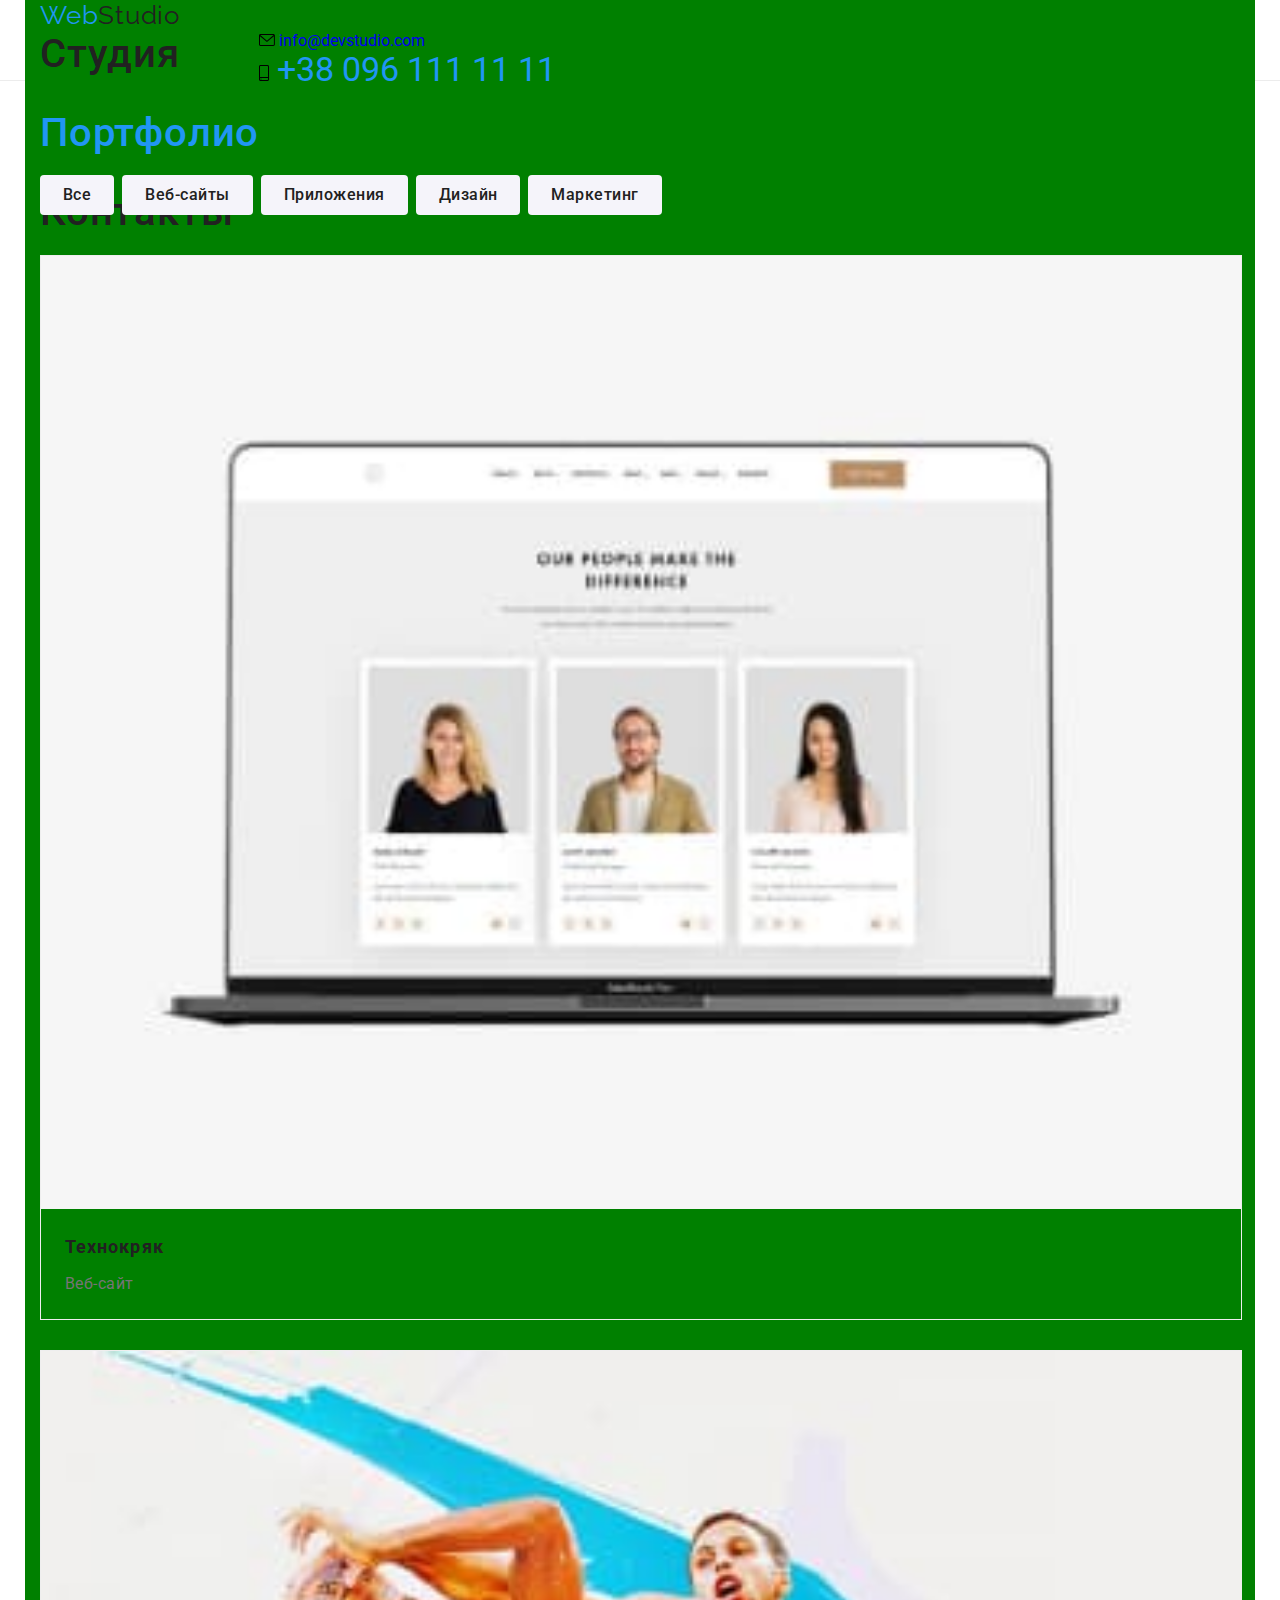
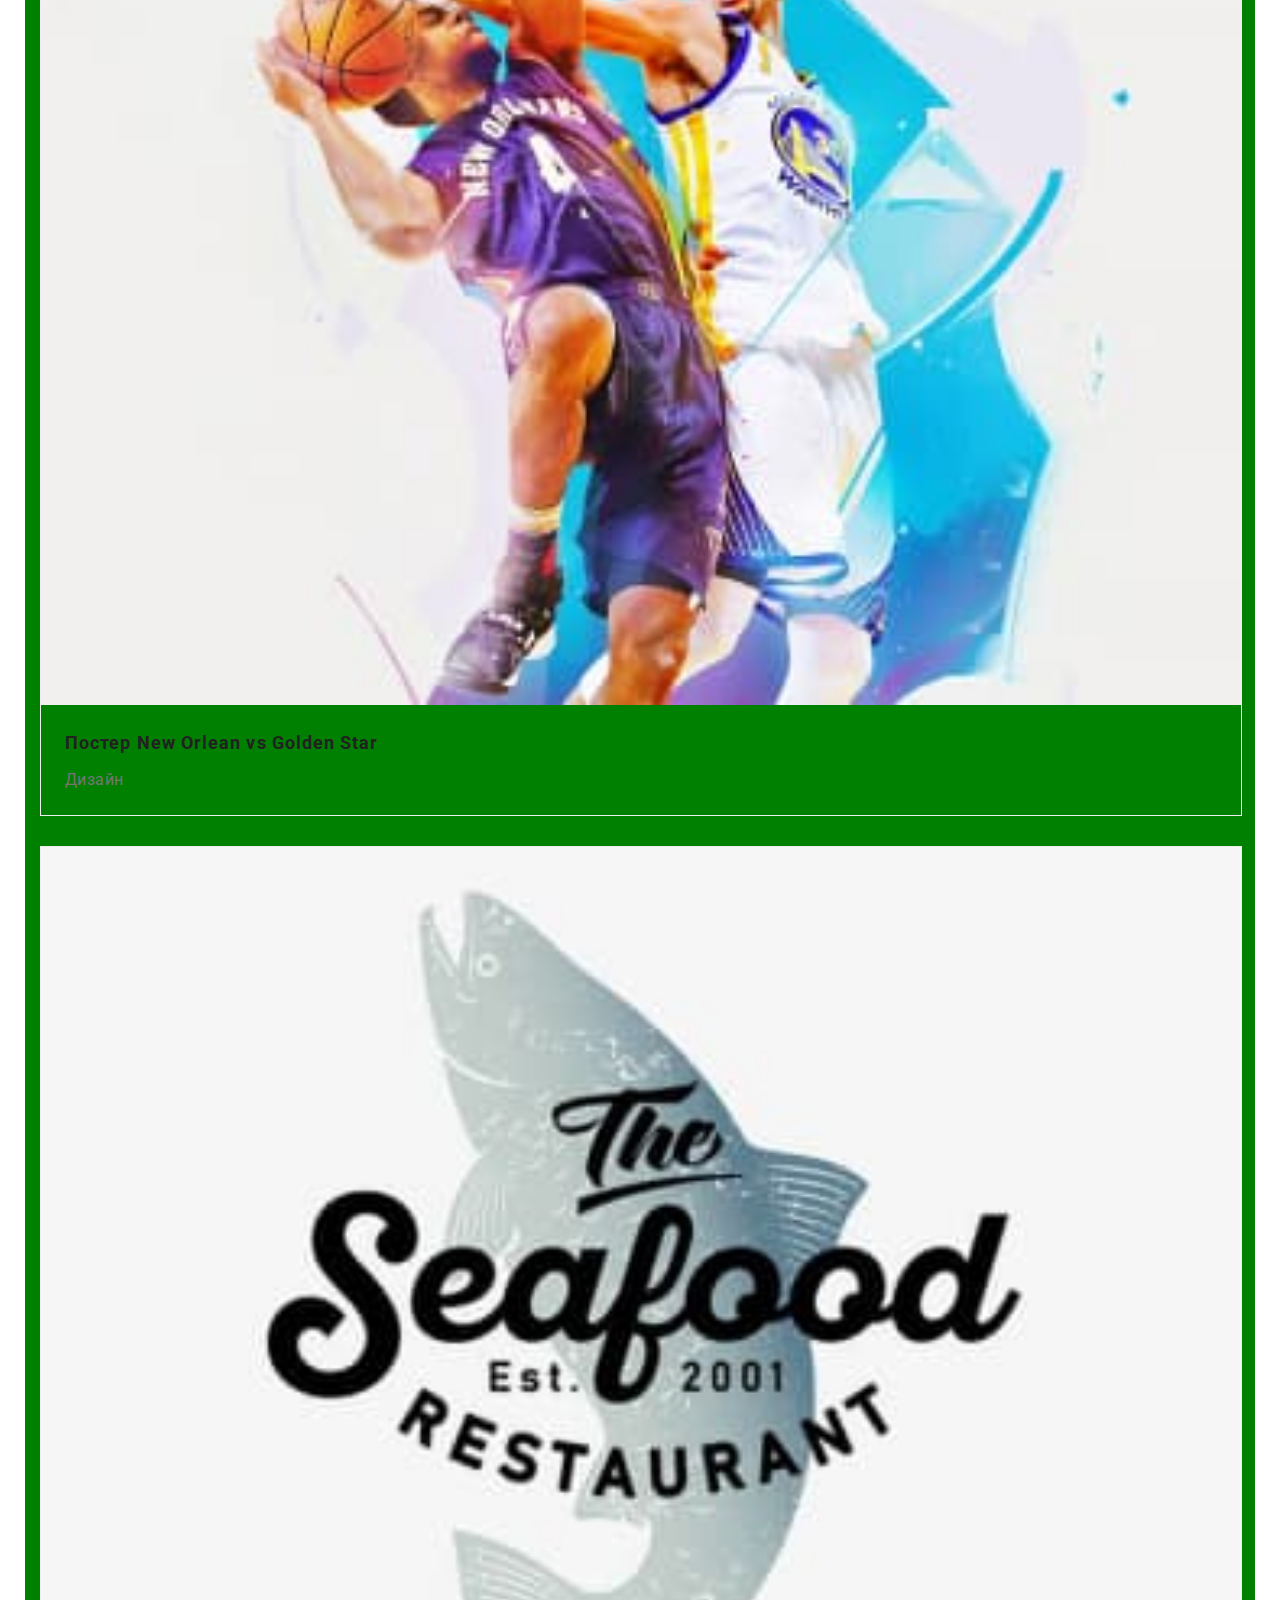
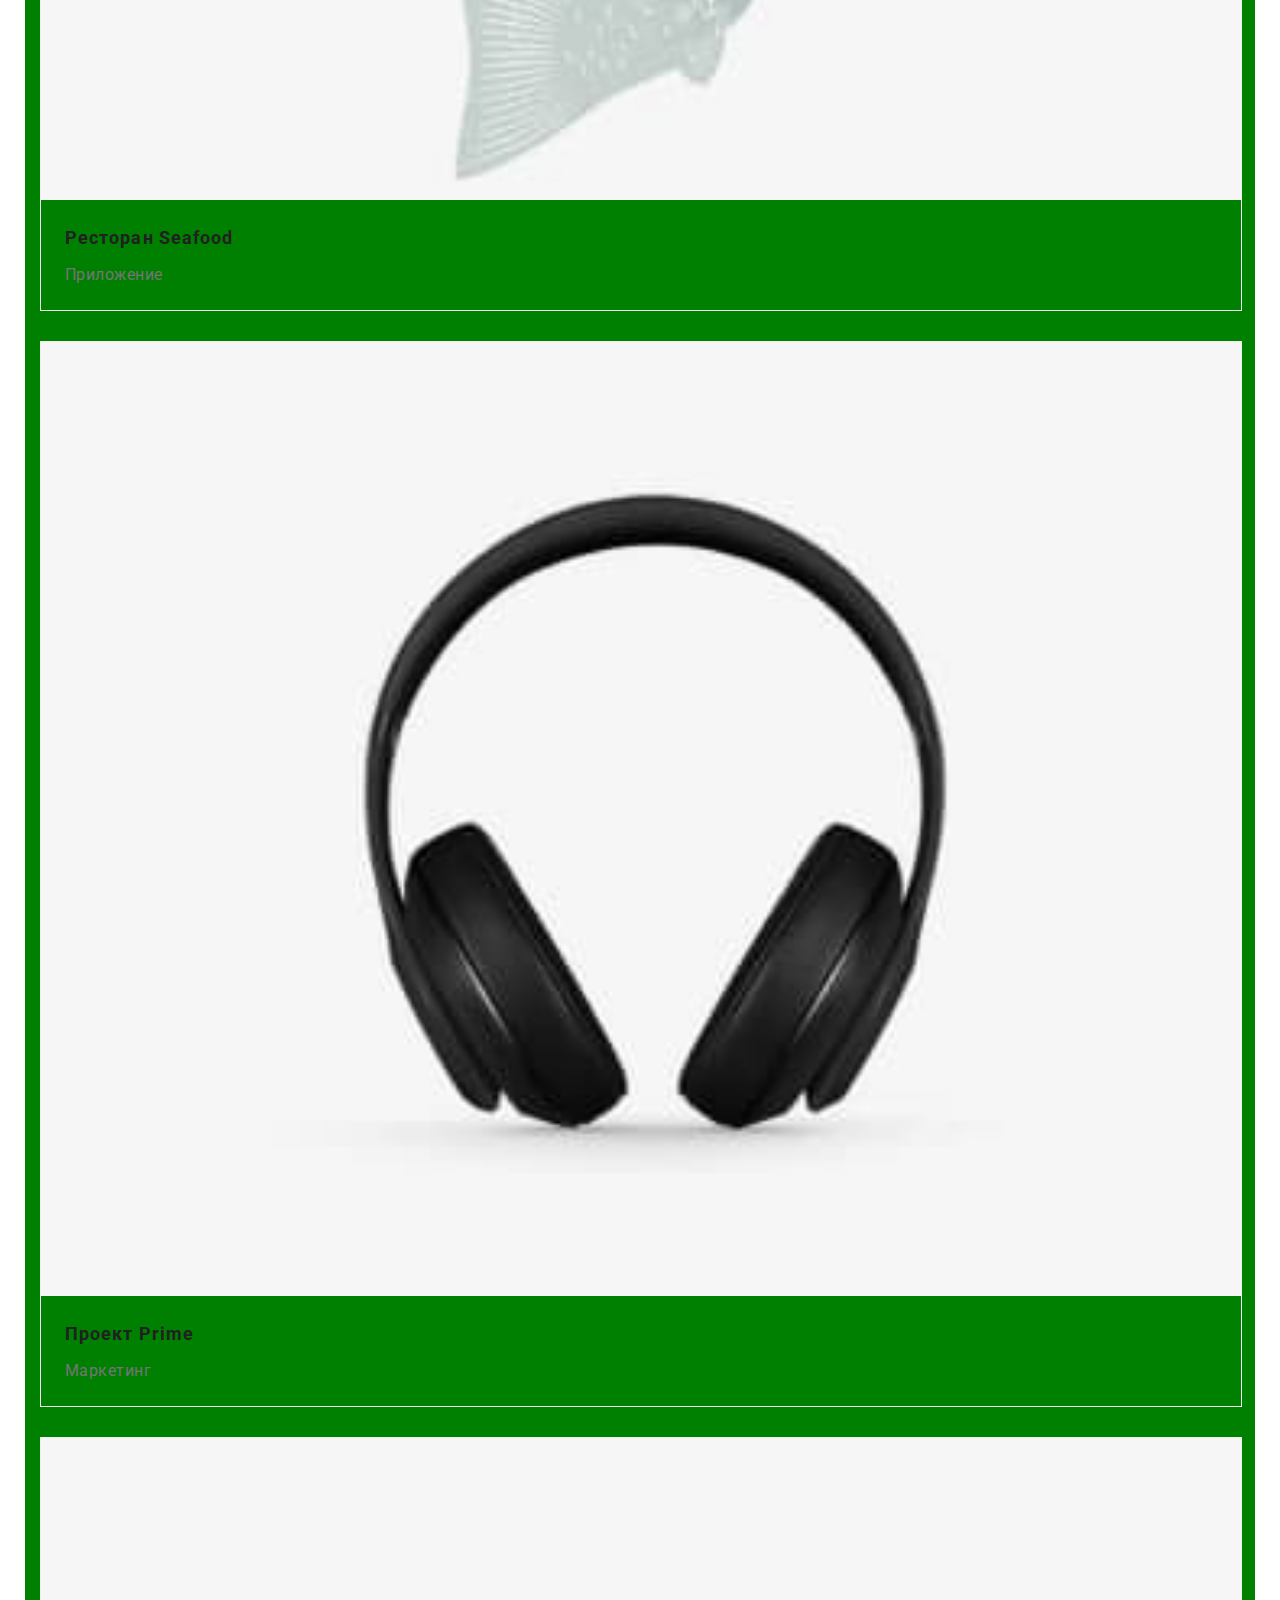
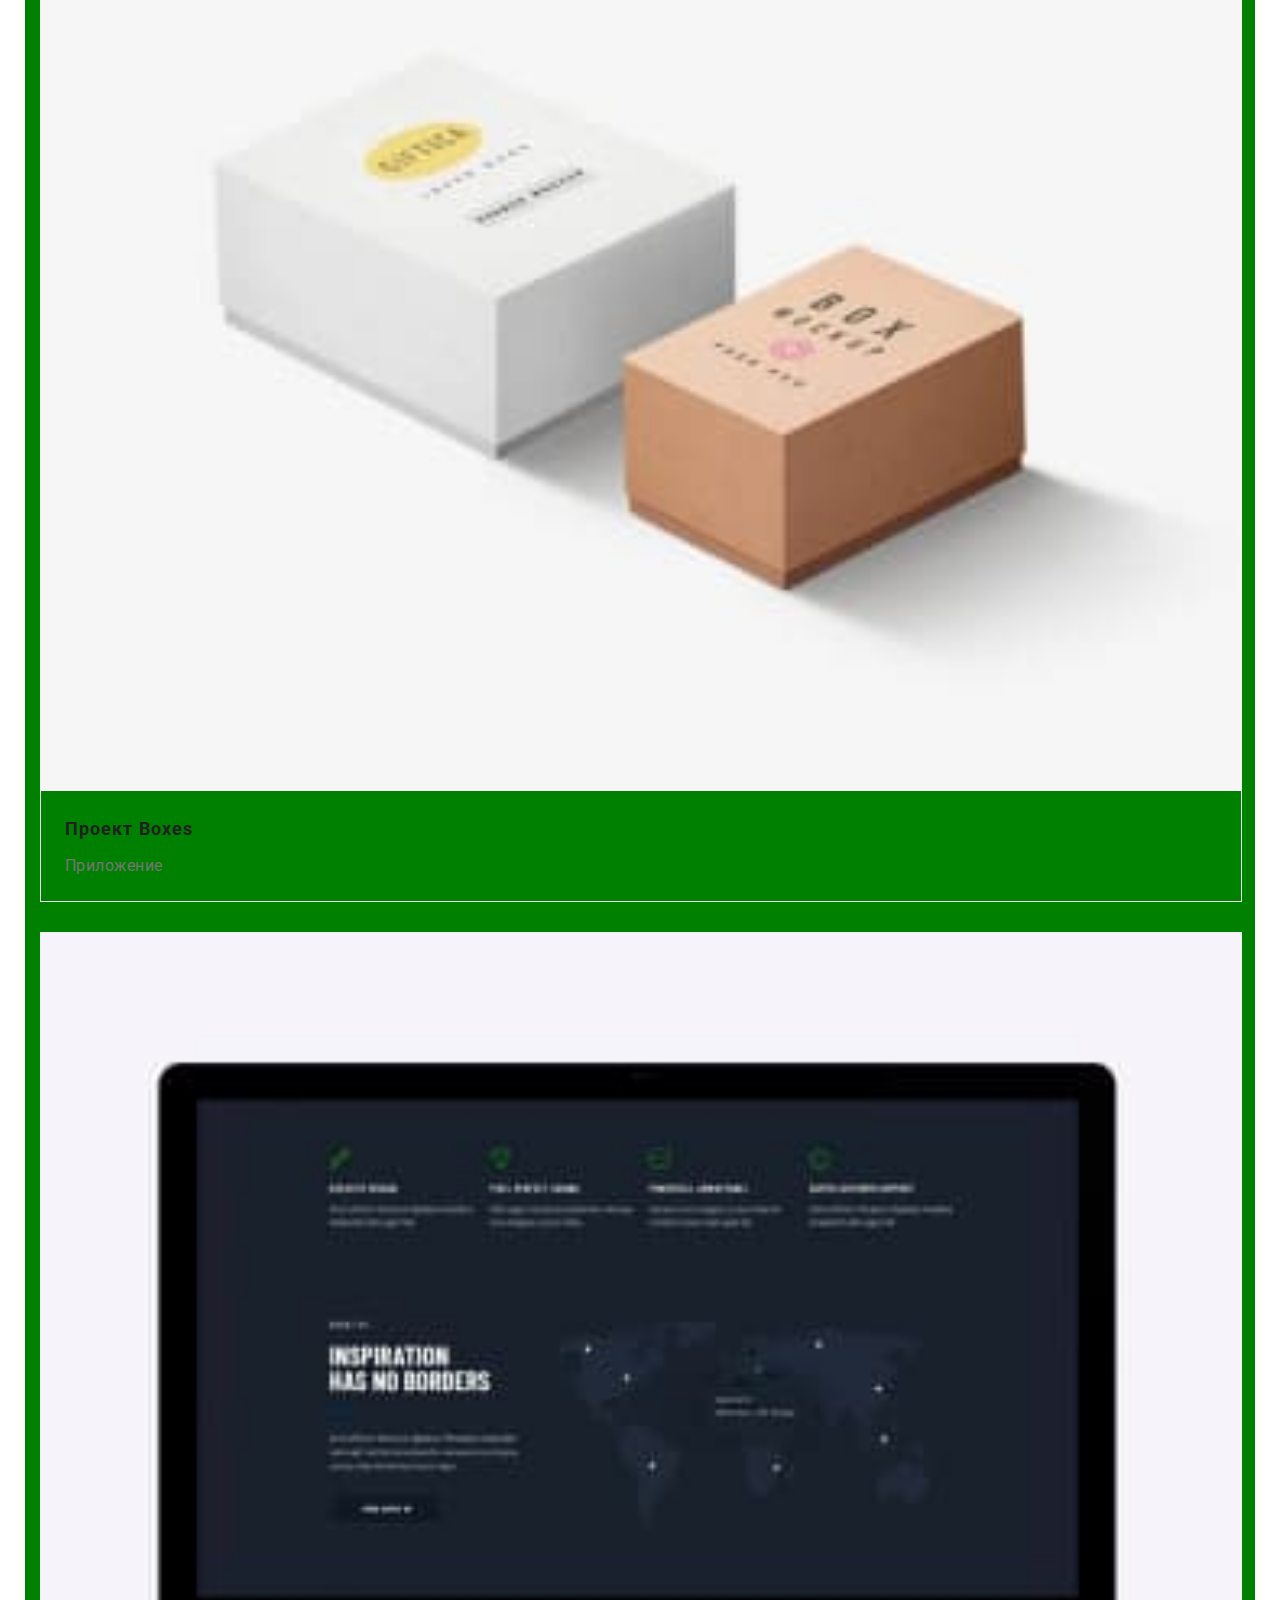
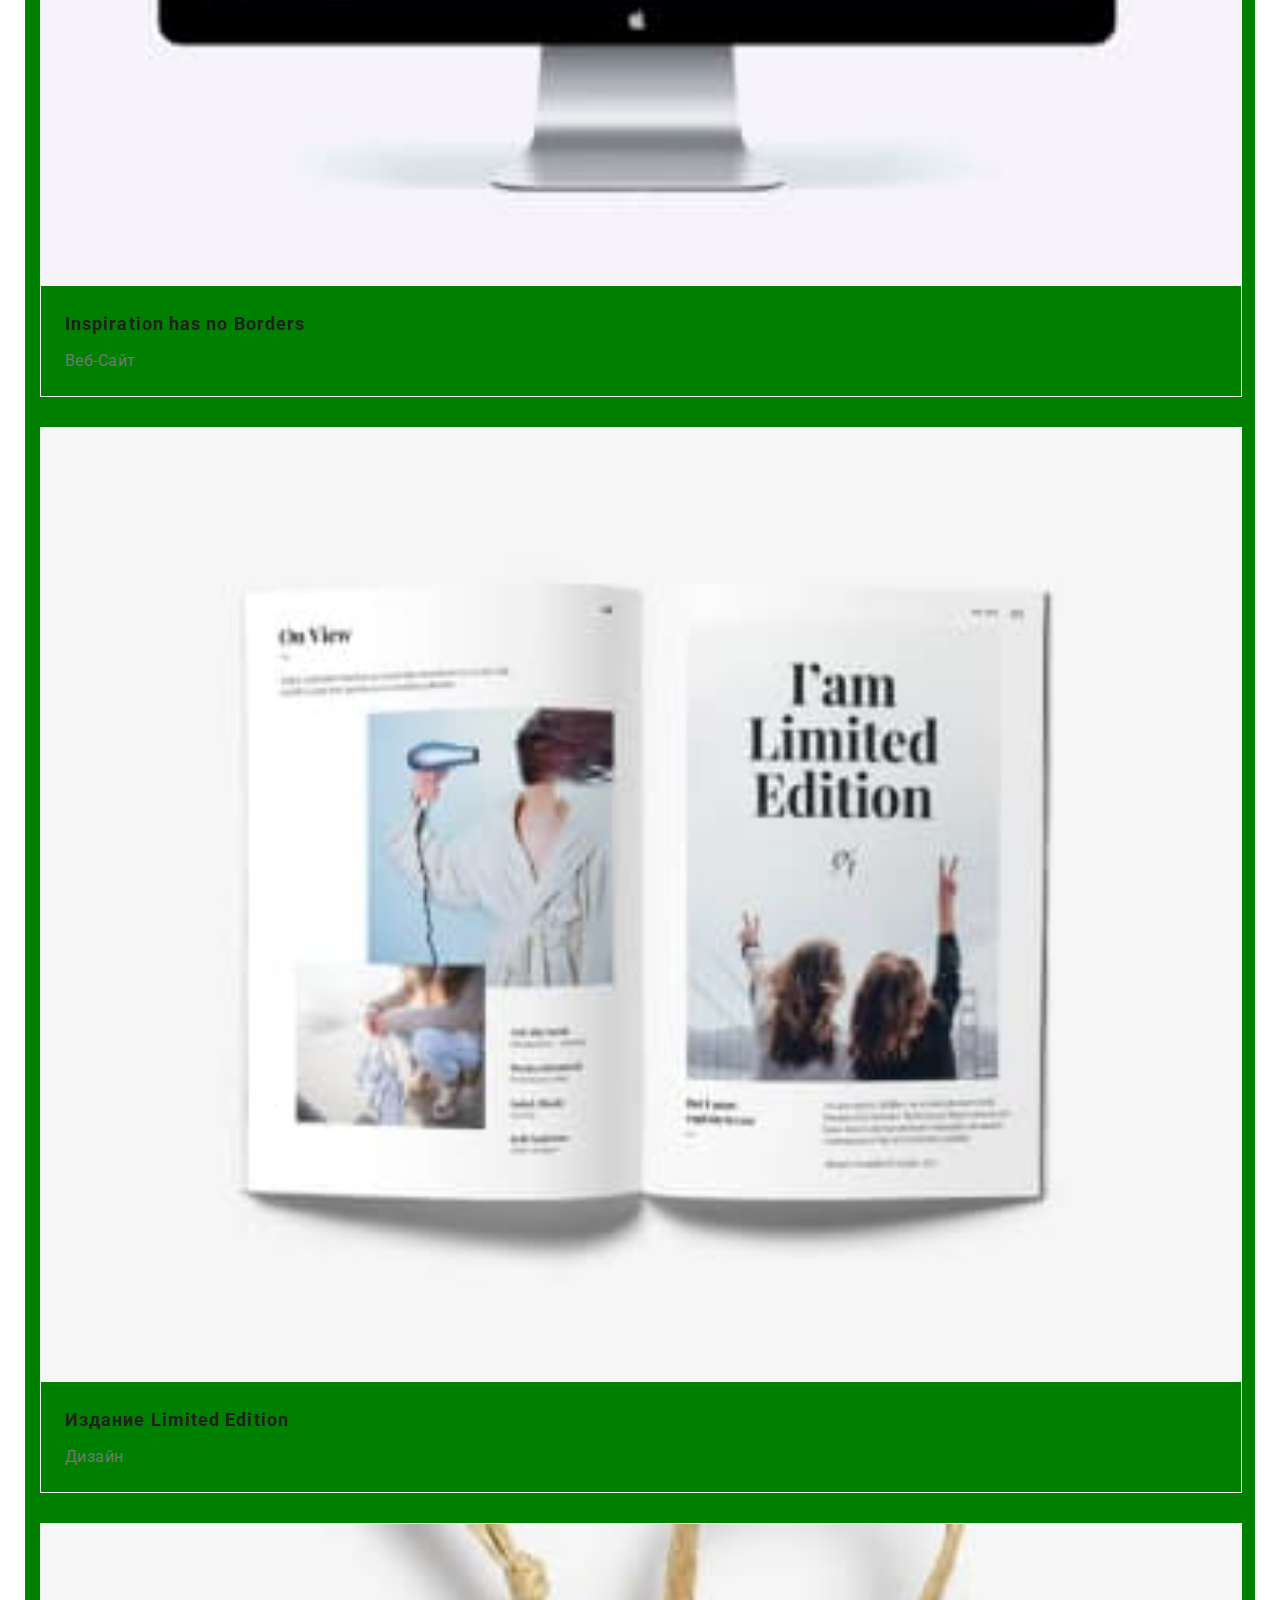
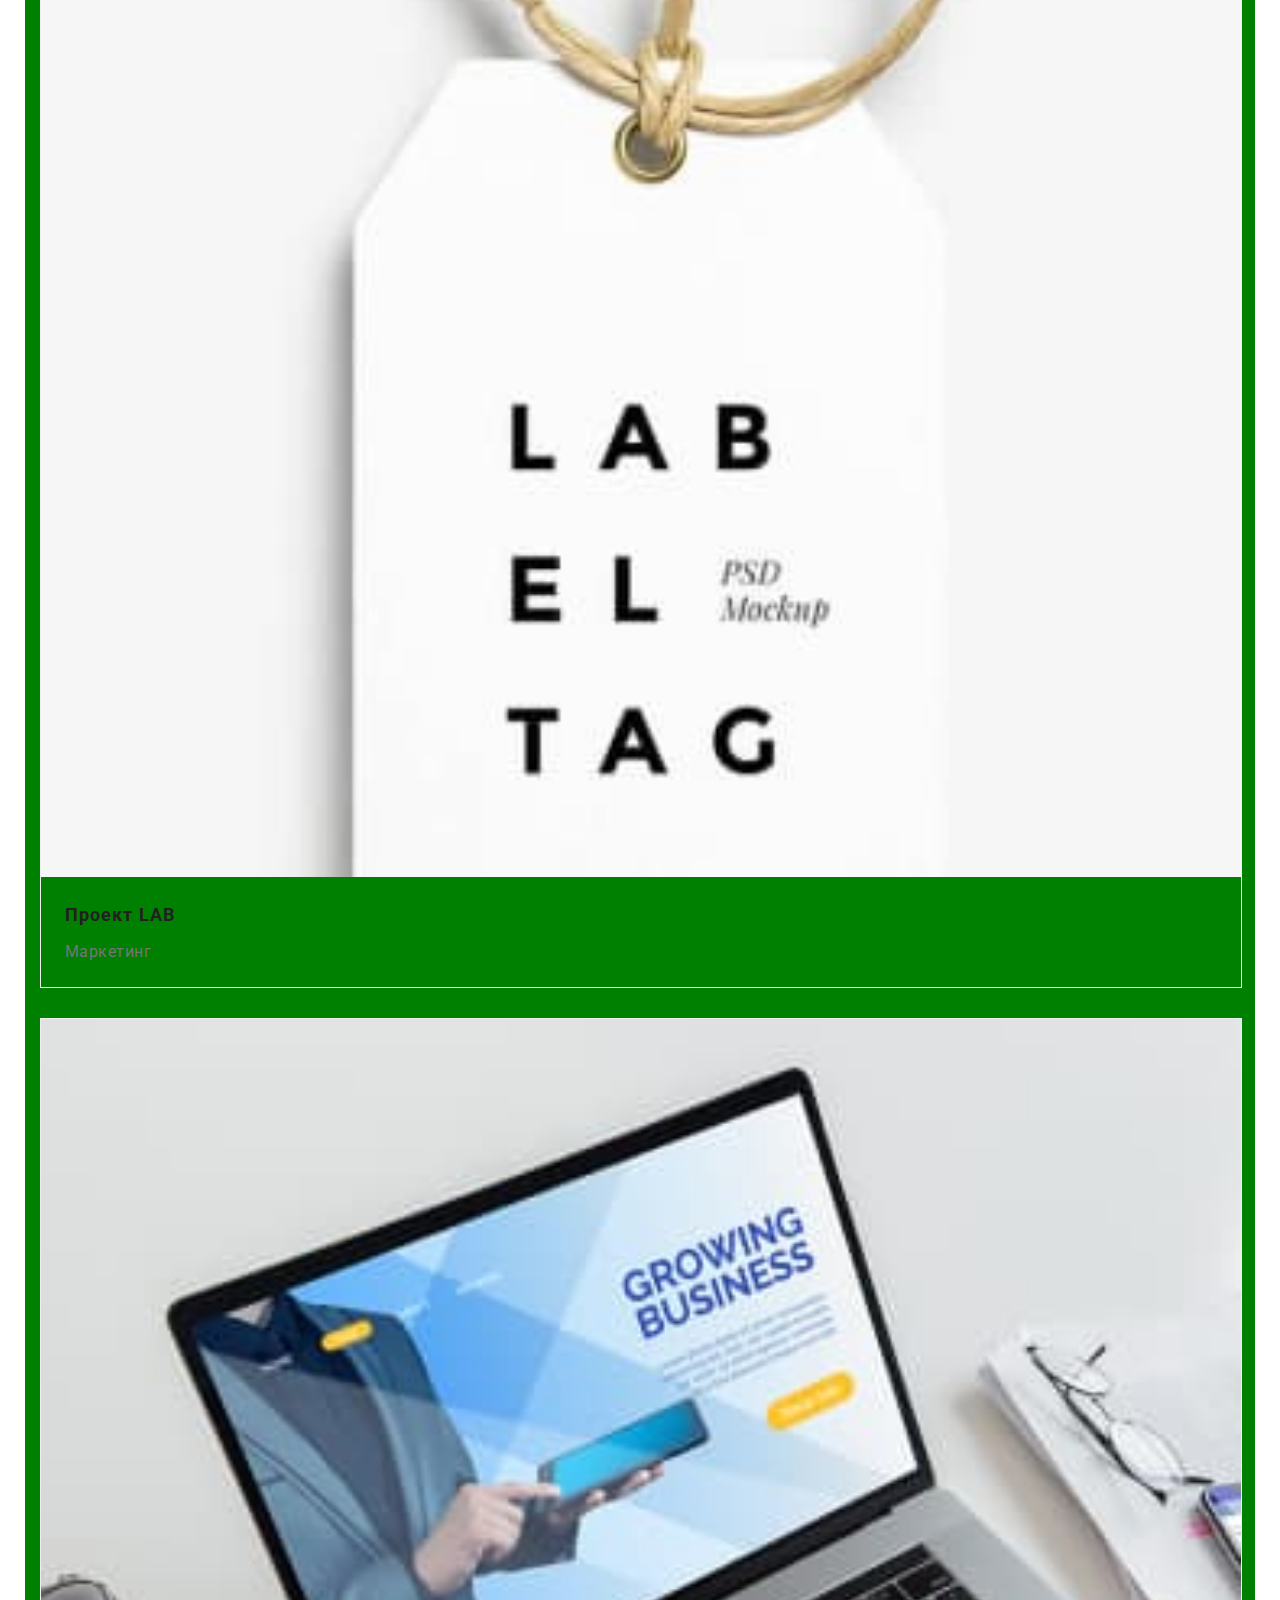
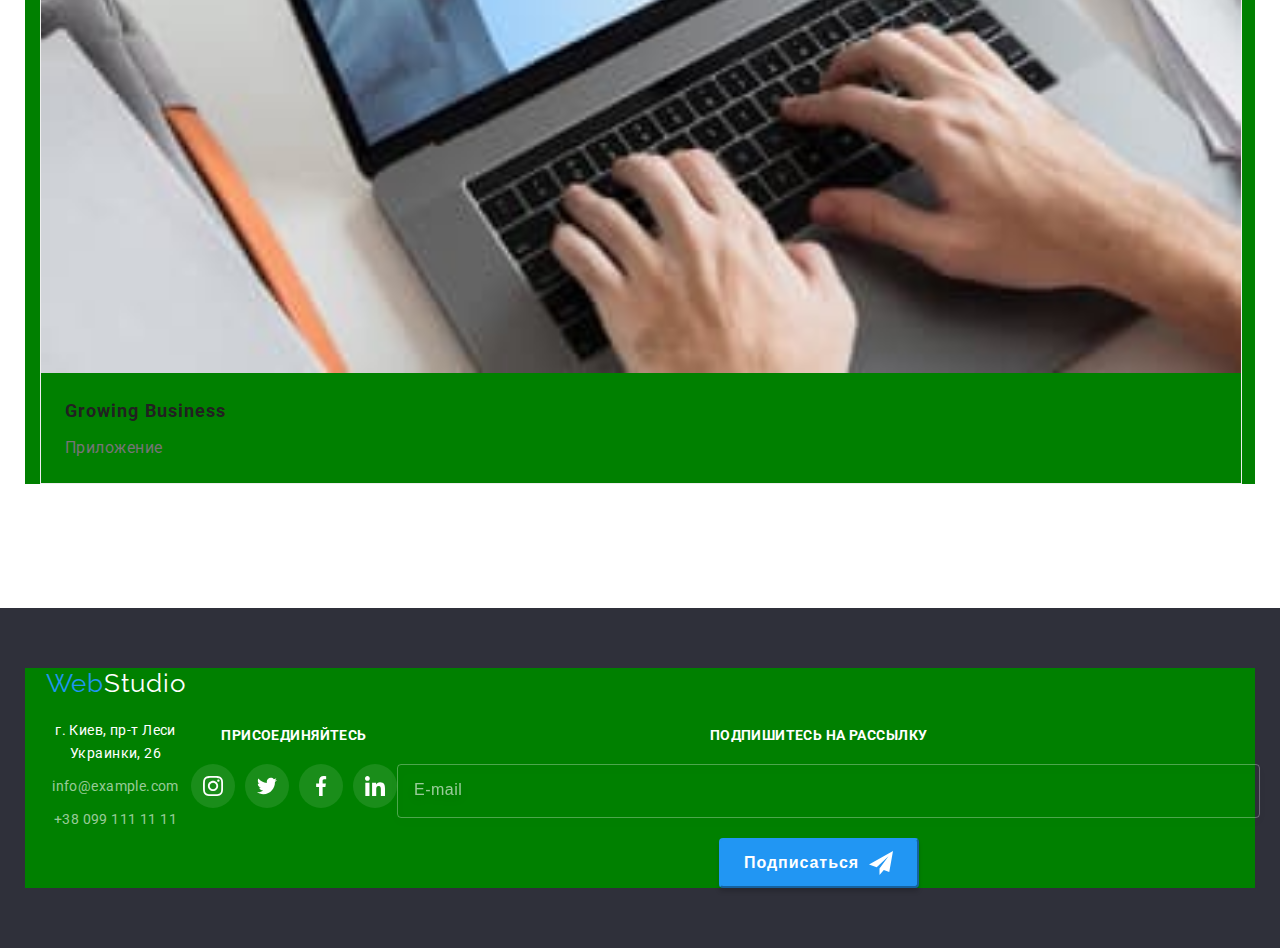
==== commit 447fa759: "hw8 teblet in progress" ====
--- a/portfolio.html
+++ b/portfolio.html
@@ -77,7 +77,7 @@
                   info@devstudio.com
                 </a>
               </li>
-              <li class="header-contact__item item">
+              <li class="header-contact__item item phone-number">
                 <a
                   class="header-contact__link link phone-number"
                   href="tel:+38096111111"
--- a/css/main.min.css
+++ b/css/main.min.css
@@ -1,2 +1,2 @@
-html{-webkit-box-sizing:border-box;box-sizing:border-box;height:100%}body{background-color:#fff;font-family:roboto,sans-serif;color:#212121;margin:0 auto;height:100%}a{text-decoration:none}h1,h2,h3,h4,h5,h6,p,ul{-webkit-padding-start:0;padding-inline-start:0}ul{margin-top:0;margin-bottom:0;list-style:none}.section{padding-top:60px;padding-bottom:60px}@media screen and (min-width: 1200px){.section{padding-bottom:94px;padding-top:94px}}.container{padding-left:15px;padding-right:15px;margin:0 auto}@media screen and (min-width: 480px){.container{max-width:480px}}@media screen and (min-width: 768px){.container{max-width:768px;background-color:red}}@media screen and (min-width: 1200px){.container{max-width:1200px;background-color:green}}.logo{font-family:Raleway;font-size:26px;line-height:1.19;letter-spacing:0.03em;color:#2196f3}.logo__second-color-header{color:#212121}.logo__second-color-footer{color:#fff}.header-phone-menu-box{display:-webkit-box;display:-webkit-flex;display:-ms-flexbox;display:flex;-webkit-box-pack:justify;-webkit-justify-content:space-between;-ms-flex-pack:justify;justify-content:space-between;-webkit-box-align:center;-webkit-align-items:center;-ms-flex-align:center;align-items:center;min-height:60px}.menu-button{z-index:9;margin:0;padding:0;border:none;background-color:transparent;cursor:pointer}.menu-button:hover,.menu-button:focus{fill:#2196f3}@media screen and (min-width: 768px){.menu-button{display:none}}.menu-button .icon-menu-close{display:none}.menu-button.is-open .icon-menu-close{display:block}.menu-button.is-open .icon-menu{display:none}.page-header__box{position:relative}.menu-container{text-align:center;background-color:#fff;height:100vh;padding-top:48px;padding-left:40px;padding-bottom:48px}@media screen and (max-width: 767px){.menu-container{display:none;top:0;left:0;width:100%}.menu-container.is-open{display:-webkit-box;display:-webkit-flex;display:-ms-flexbox;display:flex;-webkit-box-orient:vertical;-webkit-box-direction:normal;-webkit-flex-direction:column;-ms-flex-direction:column;flex-direction:column;-webkit-box-pack:justify;-webkit-justify-content:space-between;-ms-flex-pack:justify;justify-content:space-between}}.mobile-box{position:absolute;z-index:8}.site-nav{text-align:start}.site-nav__item{margin-bottom:32px}.site-nav__link{font-weight:500;font-size:40px;line-height:1.17;letter-spacing:0.02em;color:#212121}.site-nav__link.current{color:#2196f3;position:relative}@media screen and (max-width: 767px){.header-contact{display:-webkit-box;display:-webkit-flex;display:-ms-flexbox;display:flex;-webkit-box-orient:vertical;-webkit-box-direction:reverse;-webkit-flex-direction:column-reverse;-ms-flex-direction:column-reverse;flex-direction:column-reverse;-webkit-box-align:start;-webkit-align-items:flex-start;-ms-flex-align:start;align-items:flex-start}.header-contact svg{display:none}.header-contact__link{font-weight:500;letter-spacing:0.02em;font-size:24px;line-height:28px;color:#757575}}.header-contact__link.phone-number{font-size:34px;line-height:1.17;color:#2196f3}.mobile-menu-social{display:-webkit-box;display:-webkit-flex;display:-ms-flexbox;display:flex;margin-top:64px}@media screen and (min-width: 768px){.mobile-menu-social{display:none}}.mobile-menu-social a{font-weight:500;font-size:18px;line-height:1.22;letter-spacing:0.02em;color:#2196f3}.mobile-menu-social li{border-right:1px solid rgba(33,33,33,0.2);padding-right:10px;padding-left:10px}.mobile-menu-social li:last-child{border-right:none}.mobile-menu-social li:first-child{padding-left:0}.mobile-menu-social li:last-child{padding-right:0px}.page-footer{background-color:#2f303a;padding-top:60px;padding-bottom:60px}.page-footer__container{text-align:center}@media screen and (min-width: 1200px){.page-footer__container{display:-webkit-box;display:-webkit-flex;display:-ms-flexbox;display:flex;-webkit-box-align:start;-webkit-align-items:flex-start;-ms-flex-align:start;align-items:flex-start}}.page-footer__address-box{margin-top:20px}.footer-list__item{font-family:roboto,sans-serif;font-style:normal;font-weight:400;font-size:14px;line-height:1.71;letter-spacing:0.03em}.footer-list__item:not(:last-child){margin-bottom:8px}@media screen and (min-width: 1200px){.footer-list__item:not(:last-child){margin-bottom:9px}}.footer-list__map{color:#ffffff}.footer-list__mail,.footer-list__phone{color:rgba(255,255,255,0.6)}.connecting-box{margin-top:60px;display:-webkit-box;display:-webkit-flex;display:-ms-flexbox;display:flex;-webkit-box-orient:vertical;-webkit-box-direction:normal;-webkit-flex-direction:column;-ms-flex-direction:column;flex-direction:column;-webkit-box-align:center;-webkit-align-items:center;-ms-flex-align:center;align-items:center}.connecting-box__title{margin-top:0;margin-bottom:0;font-weight:700;font-size:14px;line-height:1.14;letter-spacing:0.03em;text-transform:uppercase;color:#ffffff}.connecting-box__list{list-style:none;display:-webkit-box;display:-webkit-flex;display:-ms-flexbox;display:flex;margin-top:20px}.connecting-box__list li:not(:last-child){margin-right:10px}.connecting-item__link{display:-webkit-box;display:-webkit-flex;display:-ms-flexbox;display:flex;-webkit-box-align:center;-webkit-align-items:center;-ms-flex-align:center;align-items:center;-webkit-box-pack:center;-webkit-justify-content:center;-ms-flex-pack:center;justify-content:center;width:44px;height:44px;background:rgba(255,255,255,0.1);-webkit-border-radius:50%;border-radius:50%;-webkit-transition:250ms cubic-bezier(0.4, 0, 0.2, 1);-o-transition:250ms cubic-bezier(0.4, 0, 0.2, 1);transition:250ms cubic-bezier(0.4, 0, 0.2, 1)}.connecting-item__link:hover,.connecting-item__link:focus{background-color:#2196f3;fill:#ffffff}.connecting-item__icon{fill:#ffffff}.subscribe-box{margin-top:60px;display:-webkit-inline-box;display:-webkit-inline-flex;display:-ms-inline-flexbox;display:inline-flex;-webkit-box-orient:vertical;-webkit-box-direction:normal;-webkit-flex-direction:column;-ms-flex-direction:column;flex-direction:column;width:100%}.subscribe-box__button{width:200px;height:50px;margin-top:20px;background:#2196f3;-webkit-box-shadow:0px 4px 4px rgba(0,0,0,0.15);box-shadow:0px 4px 4px rgba(0,0,0,0.15);-webkit-border-radius:4px;border-radius:4px;border-color:#2196f3;font-weight:700;font-size:16px;line-height:1.87;display:-webkit-inline-box;display:-webkit-inline-flex;display:-ms-inline-flexbox;display:inline-flex;-webkit-box-align:center;-webkit-align-items:center;-ms-flex-align:center;align-items:center;text-align:center;-webkit-box-pack:center;-webkit-justify-content:center;-ms-flex-pack:center;justify-content:center;letter-spacing:0.06em;color:#ffffff;cursor:pointer}.subscribe-box__button-ico{margin-left:10px;fill:#ffffff}.subscribe-box input::-webkit-input-placeholder{font-size:16px;line-height:1.25;letter-spacing:0.03em;color:rgba(255,255,255,0.6);-webkit-transition:250ms cubic-bezier(0.4, 0, 0.2, 1);-o-transition:250ms cubic-bezier(0.4, 0, 0.2, 1);transition:250ms cubic-bezier(0.4, 0, 0.2, 1)}.subscribe-box input:-ms-input-placeholder{font-size:16px;line-height:1.25;letter-spacing:0.03em;color:rgba(255,255,255,0.6);-webkit-transition:250ms cubic-bezier(0.4, 0, 0.2, 1);-o-transition:250ms cubic-bezier(0.4, 0, 0.2, 1);transition:250ms cubic-bezier(0.4, 0, 0.2, 1)}.subscribe-box input::-ms-input-placeholder{font-size:16px;line-height:1.25;letter-spacing:0.03em;color:rgba(255,255,255,0.6);-webkit-transition:250ms cubic-bezier(0.4, 0, 0.2, 1);-o-transition:250ms cubic-bezier(0.4, 0, 0.2, 1);transition:250ms cubic-bezier(0.4, 0, 0.2, 1)}.subscribe-box input::placeholder{font-size:16px;line-height:1.25;letter-spacing:0.03em;color:rgba(255,255,255,0.6);-webkit-transition:250ms cubic-bezier(0.4, 0, 0.2, 1);-o-transition:250ms cubic-bezier(0.4, 0, 0.2, 1);transition:250ms cubic-bezier(0.4, 0, 0.2, 1)}.subscribe-box input{height:50px;margin-top:20px;padding-left:16px;width:100%;background-color:transparent;outline:none;-webkit-border-radius:4px;border-radius:4px;border:1px solid rgba(255,255,255,0.3);-webkit-filter:drop-shadow(0px 4px 4px rgba(0,0,0,0.15));filter:drop-shadow(0px 4px 4px rgba(0,0,0,0.15));-webkit-transition:250ms cubic-bezier(0.4, 0, 0.2, 1);-o-transition:250ms cubic-bezier(0.4, 0, 0.2, 1);transition:250ms cubic-bezier(0.4, 0, 0.2, 1)}.subscribe-box input:focus,.subscribe-box input:hover{border:1px solid #2196f3;color:#fff}.subscribe-box__title{margin-top:0;margin-bottom:0;font-weight:700;font-size:14px;line-height:1.14;letter-spacing:0.03em;text-transform:uppercase;color:#ffffff}.hero{background-color:#c4c4c4;background-image:-webkit-gradient(linear, left top, left bottom, from(rgba(47,48,58,0.4)), to(rgba(47,48,58,0.4))),url("../images/hero-image.jpg");background-image:-webkit-linear-gradient(rgba(47,48,58,0.4), rgba(47,48,58,0.4)),url("../images/hero-image.jpg");background-image:-o-linear-gradient(rgba(47,48,58,0.4), rgba(47,48,58,0.4)),url("../images/hero-image.jpg");background-image:linear-gradient(rgba(47,48,58,0.4), rgba(47,48,58,0.4)),url("../images/hero-image.jpg");background-repeat:no-repeat;background-position:center;text-align:center;padding-top:118px;padding-bottom:118px}@media screen and (min-width: 1200px){.hero{padding-top:200px;padding-bottom:200px}}.hero__title{font-weight:900;font-size:44px;line-height:1.36;letter-spacing:0.06em;text-transform:uppercase;color:#ffffff;margin-top:0;margin-bottom:30px}@media screen and (max-width: 767px){.hero__title{font-size:26px;line-height:1.62}}.hero__button{display:inline-block;padding:10px 32px;background-color:#2196f3;color:#ffffff;border:1px solid transparent;-webkit-border-radius:4px;border-radius:4px;font-weight:700;font-size:16px;line-height:1.87;letter-spacing:0.06em;cursor:pointer}.studio-list{display:-webkit-box;display:-webkit-flex;display:-ms-flexbox;display:flex;-webkit-flex-wrap:wrap;-ms-flex-wrap:wrap;flex-wrap:wrap;-webkit-box-pack:justify;-webkit-justify-content:space-between;-ms-flex-pack:justify;justify-content:space-between}@media screen and (min-width: 1200px){.studio-list{-webkit-flex-wrap:nowrap;-ms-flex-wrap:nowrap;flex-wrap:nowrap}}.studio-item{width:100%}.studio-item__thumb{display:-webkit-box;display:-webkit-flex;display:-ms-flexbox;display:flex;-webkit-box-pack:center;-webkit-justify-content:center;-ms-flex-pack:center;justify-content:center;-webkit-box-align:center;-webkit-align-items:center;-ms-flex-align:center;align-items:center;height:120px;-webkit-border-radius:4px;border-radius:4px;margin-bottom:30px;background:#f5f4fa}.studio-item__icon{width:70px;height:70px}.studio-item__title{font-weight:700;font-size:14px;line-height:1.14;letter-spacing:0.03em;text-transform:uppercase;margin-bottom:10px;margin-top:0;text-align:center}.studio-item__text{color:#757575;font-size:14px;line-height:1.71;letter-spacing:0.03em}@media screen and (min-width: 1200px){.studio-item__text{width:270px}}.section-doing{margin-top:-94px}@media screen and (max-width: 767px){.section-doing{display:none}}.section-doing__main-title{text-align:center;font-weight:700;font-size:36px;line-height:1.16;letter-spacing:0.03em;margin-top:0;margin-bottom:50px}.section-doing__list{display:-webkit-box;display:-webkit-flex;display:-ms-flexbox;display:flex;-webkit-box-pack:justify;-webkit-justify-content:space-between;-ms-flex-pack:justify;justify-content:space-between}.doing-item__thumb{position:relative}.doing-item__thumb:before{display:inline-block;position:absolute;content:"";width:100%;height:70px;background:rgba(47,48,58,0.8);bottom:0}.doing-item__title-box{display:-webkit-box;display:-webkit-flex;display:-ms-flexbox;display:flex;-webkit-box-pack:center;-webkit-justify-content:center;-ms-flex-pack:center;justify-content:center;position:absolute;margin:27px 0;text-align:center;width:100%;bottom:0;left:50%;-webkit-transform:translate(-50%);-ms-transform:translate(-50%);transform:translate(-50%)}.doing-item__title{margin:0;font-weight:700;font-size:14px;line-height:1.14;letter-spacing:0.03em;color:#ffffff}.doing-item img{display:block}.section-team{background:#f5f4fa}.section-team__main-title{font-size:28px;line-height:1.17;font-weight:700;text-align:center;letter-spacing:0.03em;margin-top:0;margin-bottom:30px}@media screen and (min-width: 1200px){.section-team__main-title{font-size:36px;line-height:1.16;margin-top:0px;margin-bottom:50px}}@media screen and (min-width: 1200px){.section-team__list{display:-webkit-box;display:-webkit-flex;display:-ms-flexbox;display:flex;-webkit-box-pack:justify;-webkit-justify-content:space-between;-ms-flex-pack:justify;justify-content:space-between}}.section-team__item{width:100%;background:#fff;-webkit-box-shadow:0px 1px 3px rgba(0,0,0,0.12),0px 1px 1px rgba(0,0,0,0.14),0px 2px 1px rgba(0,0,0,0.2);box-shadow:0px 1px 3px rgba(0,0,0,0.12),0px 1px 1px rgba(0,0,0,0.14),0px 2px 1px rgba(0,0,0,0.2);-webkit-border-radius:0px 0px 4px 4px;border-radius:0px 0px 4px 4px}.section-team__item:not(:last-child){margin-bottom:30px}@media screen and (min-width: 1200px){.section-team__item{width:270px}}.section-team__photo{width:100%;display:block}@media screen and (min-width: 1200px){.section-team__photo{width:270px}}.team-box{padding-top:30px;padding-bottom:24px}.team-box__title{font-weight:500;font-size:16px;line-height:1.18;text-align:center;letter-spacing:0.03em;margin-top:0;margin-bottom:10px}.team-box__text{font-size:16px;line-height:1.18;text-align:center;letter-spacing:0.03em;color:#757575;margin-top:0;margin-bottom:0}.team-connect{list-style:none;display:-webkit-box;display:-webkit-flex;display:-ms-flexbox;display:flex;-webkit-box-orient:horizontal;-webkit-box-direction:normal;-webkit-flex-direction:row;-ms-flex-direction:row;flex-direction:row;-webkit-box-pack:center;-webkit-justify-content:center;-ms-flex-pack:center;justify-content:center;margin-top:16px;margin-left:32px;margin-right:32px}@media screen and (min-width: 1200px){.team-connect{-webkit-box-pack:justify;-webkit-justify-content:space-between;-ms-flex-pack:justify;justify-content:space-between}}.team-connect__box:not(:last-child){margin-right:10px}.team-connect__link{display:-webkit-box;display:-webkit-flex;display:-ms-flexbox;display:flex;-webkit-box-pack:center;-webkit-justify-content:center;-ms-flex-pack:center;justify-content:center;-webkit-box-align:center;-webkit-align-items:center;-ms-flex-align:center;align-items:center;width:44px;height:44px;fill:#afb1b8;-webkit-border-radius:50%;border-radius:50%;-webkit-transition:250ms cubic-bezier(0.4, 0, 0.2, 1);-o-transition:250ms cubic-bezier(0.4, 0, 0.2, 1);transition:250ms cubic-bezier(0.4, 0, 0.2, 1)}.team-connect__link:hover,.team-connect__link:focus{background-color:#2196f3;fill:#ffffff}.team-connect__icon{width:20px;height:20px}.clients-main-title{margin-top:0;margin-bottom:30px;font-size:28px;line-height:1.17;font-weight:700;text-align:center;letter-spacing:0.03em;color:#212121}@media screen and (min-width: 1200px){.clients-main-title{font-size:36px;line-height:1.16;margin-bottom:50px}}.clients-list{list-style:none;display:-webkit-box;display:-webkit-flex;display:-ms-flexbox;display:flex;-webkit-flex-wrap:wrap;-ms-flex-wrap:wrap;flex-wrap:wrap;-webkit-box-pack:justify;-webkit-justify-content:space-between;-ms-flex-pack:justify;justify-content:space-between}.clients-item{width:-webkit-calc((100% - 2 * 15px) / 2);width:calc((100% - 2 * 15px) / 2);border:1px solid #afb1b8;-webkit-border-radius:4px;border-radius:4px}.clients-item:not(:nth-last-child(-n+2)){margin-bottom:30px}.clients-item__link{display:-webkit-box;display:-webkit-flex;display:-ms-flexbox;display:flex;-webkit-box-pack:center;-webkit-justify-content:center;-ms-flex-pack:center;justify-content:center;-webkit-box-align:center;-webkit-align-items:center;-ms-flex-align:center;align-items:center;width:100%;height:100%;fill:#afb1b8;-webkit-transition:250ms cubic-bezier(0.4, 0, 0.2, 1);-o-transition:250ms cubic-bezier(0.4, 0, 0.2, 1);transition:250ms cubic-bezier(0.4, 0, 0.2, 1)}.clients-item:hover,.clients-item:focus{border-color:#2196f3}.clients-item__link:hover,.clients-item__link:focus{border-color:#2196f3;fill:#2196f3}.clients-item__icon{width:106px;height:60px}.backdrop{position:fixed;top:0;left:0;z-index:100;padding:93px 15px;width:100%;height:100%;background-color:rgba(0,0,0,0.2);-webkit-transition:250ms cubic-bezier(0.4, 0, 0.2, 1);-o-transition:250ms cubic-bezier(0.4, 0, 0.2, 1);transition:250ms cubic-bezier(0.4, 0, 0.2, 1);overflow-y:scroll}.backdrop.is-hidden{opacity:0;pointer-events:none;-webkit-transition:250ms cubic-bezier(0.4, 0, 0.2, 1);-o-transition:250ms cubic-bezier(0.4, 0, 0.2, 1);transition:250ms cubic-bezier(0.4, 0, 0.2, 1)}.modal{position:relative;-webkit-border-radius:4px;border-radius:4px;background-color:#ffffff;-webkit-box-shadow:0px 1px 3px rgba(0,0,0,0.12),0px 1px 1px rgba(0,0,0,0.14),0px 2px 1px rgba(0,0,0,0.2);box-shadow:0px 1px 3px rgba(0,0,0,0.12),0px 1px 1px rgba(0,0,0,0.14),0px 2px 1px rgba(0,0,0,0.2)}.modal__form{padding-left:40px;padding-right:40px;padding-bottom:50px}.modal__title-box{padding-left:40px;padding-right:40px;padding-bottom:12px;padding-top:40px}.modal__title{font-weight:700;font-size:20px;line-height:1.15;text-align:center;letter-spacing:0.03em;color:#212121}.modal__close-button{padding:0;position:absolute;right:8px;top:8px;width:30px;height:30px;background:#ffffff;border:1px solid rgba(0,0,0,0.1);-webkit-border-radius:50%;border-radius:50%;cursor:pointer}.modal__close-icon{fill:#000000;-webkit-transition:250ms cubic-bezier(0.4, 0, 0.2, 1);-o-transition:250ms cubic-bezier(0.4, 0, 0.2, 1);transition:250ms cubic-bezier(0.4, 0, 0.2, 1);position:absolute;top:50%;left:50%;-webkit-transform:translate(-50%, -50%);-ms-transform:translate(-50%, -50%);transform:translate(-50%, -50%)}.modal__close-button:hover .modal__close-icon{fill:#2196f3}.modal__close-button:focus .modal__close-icon{fill:#2196f3}.form-box{display:block;position:relative;margin-bottom:10px;font-size:12px;line-height:1.16;letter-spacing:0.01em;color:#757575;text-align:start}.form-box__input{vertical-align:middle;width:100%;height:40px;padding-left:42px;padding-right:10px;margin-top:4px;outline:none;border:1px solid rgba(33,33,33,0.2);-webkit-border-radius:4px;border-radius:4px;-webkit-transition:250ms cubic-bezier(0.4, 0, 0.2, 1);-o-transition:250ms cubic-bezier(0.4, 0, 0.2, 1);transition:250ms cubic-bezier(0.4, 0, 0.2, 1)}.form-box__input:hover,.form-box__input:focus{border-color:#2196f3}.form-box__icon{display:block;position:absolute;top:50%;left:12px;width:18px;height:18px;-webkit-transition:250ms cubic-bezier(0.4, 0, 0.2, 1);-o-transition:250ms cubic-bezier(0.4, 0, 0.2, 1);transition:250ms cubic-bezier(0.4, 0, 0.2, 1)}.form-box__input:hover+.form-box__icon,.form-box__input:focus+.form-box__icon{fill:#2196f3}.form-box__input.comment{padding-top:12px;padding-left:16px;resize:none;height:120px}.form-box__input::-webkit-input-placeholder{font-size:14px;line-height:16px;letter-spacing:0.01em;color:rgba(117,117,117,0.5)}.form-box__input:-ms-input-placeholder{font-size:14px;line-height:16px;letter-spacing:0.01em;color:rgba(117,117,117,0.5)}.form-box__input::-ms-input-placeholder{font-size:14px;line-height:16px;letter-spacing:0.01em;color:rgba(117,117,117,0.5)}.form-box__input::placeholder{font-size:14px;line-height:16px;letter-spacing:0.01em;color:rgba(117,117,117,0.5)}.policy-label{display:-webkit-box;display:-webkit-flex;display:-ms-flexbox;display:flex;-webkit-box-align:center;-webkit-align-items:center;-ms-flex-align:center;align-items:center;margin-top:25px;font-size:12px;line-height:14px;letter-spacing:0.03em;color:#757575;cursor:pointer}.policy-label a{color:#2196f3;text-decoration:underline}.policy-label::before{display:block;content:"";width:16px;height:15px;border:2px solid #212121;-webkit-border-radius:2px;border-radius:2px;margin-right:7px;margin-left:13px;-webkit-transition:250ms cubic-bezier(0.4, 0, 0.2, 1);-o-transition:250ms cubic-bezier(0.4, 0, 0.2, 1);transition:250ms cubic-bezier(0.4, 0, 0.2, 1)}.policy-checkbox{position:absolute;width:0px;height:0px;margin:0px;border:0px;padding:0px;clip:react(0 0 0 0);overflow:hidden}.policy-checkbox:hover+.policy-label::before,.policy-checkbox:focus+.policy-label::before{border:2px solid #2196f3}.policy-checkbox:checked+.policy-label::before{background-color:#2196f3;background-image:url(../images/icon-check.svg);background-repeat:no-repeat;background-position:center;-webkit-background-size:cover;background-size:cover;border:transparent}.modal-button-submit{margin-top:30px;border:#2196f3;width:200px;height:50px;left:700px;top:712px;background:#2196f3;-webkit-box-shadow:0px 4px 4px rgba(0,0,0,0.15);box-shadow:0px 4px 4px rgba(0,0,0,0.15);-webkit-border-radius:4px;border-radius:4px;font-weight:700;font-size:16px;line-height:1.87;letter-spacing:0.06em;color:#ffffff;cursor:pointer}.radio-buttons-list{display:-webkit-box;display:-webkit-flex;display:-ms-flexbox;display:flex;-webkit-flex-wrap:wrap;-ms-flex-wrap:wrap;flex-wrap:wrap;-webkit-box-align:start;-webkit-align-items:flex-start;-ms-flex-align:start;align-items:flex-start;margin-bottom:-12px}.radio-buttons-list__item{margin-right:8px}.radio-buttons-box{margin-bottom:40px}.radio-butons-list__item{margin-right:8px;margin-bottom:12px}.radio-button{background-color:#f5f4fa;padding:6px 22px;border:1px solid transparent;-webkit-border-radius:4px;border-radius:4px;font-family:roboto,sans-serif;color:#212121;font-weight:500;font-size:16px;line-height:1.62;text-align:center;letter-spacing:0.03em;cursor:pointer;-webkit-transition:250ms cubic-bezier(0.4, 0, 0.2, 1);-o-transition:250ms cubic-bezier(0.4, 0, 0.2, 1);transition:250ms cubic-bezier(0.4, 0, 0.2, 1)}.radio-button:hover,.radio-button:focus{background-color:#2196f3;color:#fff;-webkit-box-shadow:0px 3px 1px rgba(0,0,0,0.1),0px 1px 2px rgba(0,0,0,0.08),0px 2px 2px rgba(0,0,0,0.12);box-shadow:0px 3px 1px rgba(0,0,0,0.1),0px 1px 2px rgba(0,0,0,0.08),0px 2px 2px rgba(0,0,0,0.12)}.radio-filter-item{margin-bottom:30px;width:100%;border:1px solid #eeeeee;-webkit-transition:250ms cubic-bezier(0.4, 0, 0.2, 1);-o-transition:250ms cubic-bezier(0.4, 0, 0.2, 1);transition:250ms cubic-bezier(0.4, 0, 0.2, 1)}.radio-filter-item:nth-child(3n){margin-right:0px}.radio-filter-item:hover,.radio-filter-item:focus{-webkit-box-shadow:0px 1px 1px rgba(0,0,0,0.12),0px 4px 4px rgba(0,0,0,0.06),1px 4px 6px rgba(0,0,0,0.16);box-shadow:0px 1px 1px rgba(0,0,0,0.12),0px 4px 4px rgba(0,0,0,0.06),1px 4px 6px rgba(0,0,0,0.16)}.radio-filter-item:hover .radio-filter-thumb:before{-webkit-transform:translateY(0);-ms-transform:translateY(0);transform:translateY(0)}.radio-filter-item:hover .radio-filter-thumb__hover-box{-webkit-transform:translateY(0);-ms-transform:translateY(0);transform:translateY(0)}.radio-filter-item img{width:100%}.radio-filter-thumb{position:relative;overflow:hidden}.radio-filter-thumb .radio-filter-thumb:before{display:inline-block;position:absolute;content:"";width:100%;height:100%;background-color:rgba(33,150,243,0.1);bottom:0;-webkit-transform:translateY(100%);-ms-transform:translateY(100%);transform:translateY(100%)}.radio-filter-thumb__hover-box{display:inline-block;position:absolute;content:"";width:100%;height:100%;background:rgba(33,150,243,0.9);bottom:0;-webkit-transform:translateY(101%);-ms-transform:translateY(101%);transform:translateY(101%);display:-webkit-box;display:-webkit-flex;display:-ms-flexbox;display:flex;-webkit-box-pack:center;-webkit-justify-content:center;-ms-flex-pack:center;justify-content:center;position:absolute;width:100%;top:0;-webkit-transition:-webkit-transform 250ms cubic-bezier(0.4, 0, 0.2, 1);transition:-webkit-transform 250ms cubic-bezier(0.4, 0, 0.2, 1);-o-transition:transform 250ms cubic-bezier(0.4, 0, 0.2, 1);transition:transform 250ms cubic-bezier(0.4, 0, 0.2, 1);transition:transform 250ms cubic-bezier(0.4, 0, 0.2, 1), -webkit-transform 250ms cubic-bezier(0.4, 0, 0.2, 1)}.radio-filter-thumb__text{margin:63px 24px 0 24px;font-size:18px;line-height:1.56;letter-spacing:0.03em;color:#ffffff}.radio-filter-thumb__image{display:block}.radio-filter-box{padding:20px 24px}.radio-filter-box__title{margin-bottom:4px;margin-top:0px;font-family:roboto,sans-serif;font-style:normal;font-weight:700;font-size:18px;line-height:2;letter-spacing:0.06em;color:#212121}.radio-filter-box__subtitle{margin-bottom:0;margin-top:0;font-family:roboto,sans-serif;font-style:normal;font-weight:400;font-size:16px;line-height:1.87;letter-spacing:0.03em;color:#757575}
+html{-webkit-box-sizing:border-box;box-sizing:border-box;height:100%}body{background-color:#fff;font-family:roboto,sans-serif;color:#212121;margin:0 auto;height:100%}a{text-decoration:none}h1,h2,h3,h4,h5,h6,p,ul{-webkit-padding-start:0;padding-inline-start:0}ul{margin-top:0;margin-bottom:0;list-style:none}.section{padding-top:60px;padding-bottom:60px}@media screen and (min-width: 1200px){.section{padding-bottom:94px;padding-top:94px}}.container{padding-left:15px;padding-right:15px;margin:0 auto}@media screen and (min-width: 480px){.container{max-width:480px}}@media screen and (min-width: 768px){.container{max-width:768px}}@media screen and (min-width: 1200px){.container{max-width:1200px;background-color:green}}.logo{font-family:Raleway;font-size:26px;line-height:1.19;letter-spacing:0.03em;color:#2196f3}.logo__second-color-header{color:#212121}.logo__second-color-footer{color:#fff}@media screen and (max-width: 767px){.menu-container{display:none;-webkit-box-orient:vertical;-webkit-box-direction:normal;-webkit-flex-direction:column;-ms-flex-direction:column;flex-direction:column;-webkit-box-pack:justify;-webkit-justify-content:space-between;-ms-flex-pack:justify;justify-content:space-between;height:100vh;width:100%;padding-top:48px;padding-left:40px;padding-bottom:48px;top:0;left:0;background-color:#fff}.menu-container.is-open{display:-webkit-box;display:-webkit-flex;display:-ms-flexbox;display:flex}}@media screen and (min-width: 768px){.menu-container{display:-webkit-box;display:-webkit-flex;display:-ms-flexbox;display:flex}}@media screen and (max-width: 767px){.mobile-box{position:absolute;z-index:8}}.menu-button{background-color:transparent;z-index:9;margin:0;padding:0;border:none}@media screen and (min-width: 768px){.menu-button{display:none}}.menu-button:hover,.menu-button:focus{fill:#2196f3}.menu-button .icon-menu-close{display:none}.menu-button.is-open .icon-menu-close{display:block}.menu-button.is-open .icon-menu{display:none}.mobile-menu-social{display:-webkit-box;display:-webkit-flex;display:-ms-flexbox;display:flex;-webkit-flex-wrap:wrap;-ms-flex-wrap:wrap;flex-wrap:wrap;margin-top:64px}@media screen and (min-width: 768px){.mobile-menu-social{display:none}}.mobile-menu-social a{font-weight:500;font-size:18px;line-height:1.22;letter-spacing:0.02em;color:#2196f3}.mobile-menu-social li{border-right:1px solid rgba(33,33,33,0.2);padding-right:10px;padding-left:10px}.mobile-menu-social li:last-child{border-right:none}.mobile-menu-social li:first-child{padding-left:0}.mobile-menu-social li:last-child{padding-right:0px}@media screen and (max-width: 767px){.header-phone-menu-box{display:-webkit-box;display:-webkit-flex;display:-ms-flexbox;display:flex;-webkit-box-pack:justify;-webkit-justify-content:space-between;-ms-flex-pack:justify;justify-content:space-between;-webkit-box-align:center;-webkit-align-items:center;-ms-flex-align:center;align-items:center;min-height:60px}}.page-header{border-bottom:1px solid #ececec}@media screen and (max-width: 767px){.page-header__box{position:relative}}@media screen and (min-width: 768px){.page-header{height:80px}}.site-nav{text-align:start}.site-nav__item{margin-bottom:32px}.site-nav__link{font-weight:500;font-size:40px;line-height:1.17;letter-spacing:0.02em;color:#212121}.site-nav__link.current{position:relative;color:#2196f3}@media screen and (max-width: 767px){.header-contact{display:-webkit-box;display:-webkit-flex;display:-ms-flexbox;display:flex;-webkit-box-orient:vertical;-webkit-box-direction:reverse;-webkit-flex-direction:column-reverse;-ms-flex-direction:column-reverse;flex-direction:column-reverse;-webkit-box-align:start;-webkit-align-items:flex-start;-ms-flex-align:start;align-items:flex-start}.header-contact svg{display:none}.header-contact__link{font-weight:500;letter-spacing:0.02em;font-size:24px;line-height:28px;color:#757575}}.header-contact__link.phone-number{font-size:34px;line-height:1.17;color:#2196f3}.header-contact__item.phone-number{margin-bottom:32px;-webkit-flex-wrap:wrap;-ms-flex-wrap:wrap;flex-wrap:wrap}.page-footer{background-color:#2f303a;padding-top:60px;padding-bottom:60px}.page-footer__container{text-align:center}@media screen and (min-width: 1200px){.page-footer__container{display:-webkit-box;display:-webkit-flex;display:-ms-flexbox;display:flex;-webkit-box-align:start;-webkit-align-items:flex-start;-ms-flex-align:start;align-items:flex-start}}.page-footer__address-box{margin-top:20px}.footer-list__item{font-family:roboto,sans-serif;font-style:normal;font-weight:400;font-size:14px;line-height:1.71;letter-spacing:0.03em}.footer-list__item:not(:last-child){margin-bottom:8px}@media screen and (min-width: 1200px){.footer-list__item:not(:last-child){margin-bottom:9px}}.footer-list__map{color:#ffffff}.footer-list__mail,.footer-list__phone{color:rgba(255,255,255,0.6)}.connecting-box{margin-top:60px;display:-webkit-box;display:-webkit-flex;display:-ms-flexbox;display:flex;-webkit-box-orient:vertical;-webkit-box-direction:normal;-webkit-flex-direction:column;-ms-flex-direction:column;flex-direction:column;-webkit-box-align:center;-webkit-align-items:center;-ms-flex-align:center;align-items:center}.connecting-box__title{margin-top:0;margin-bottom:0;font-weight:700;font-size:14px;line-height:1.14;letter-spacing:0.03em;text-transform:uppercase;color:#ffffff}.connecting-box__list{list-style:none;display:-webkit-box;display:-webkit-flex;display:-ms-flexbox;display:flex;margin-top:20px}.connecting-box__list li:not(:last-child){margin-right:10px}.connecting-item__link{display:-webkit-box;display:-webkit-flex;display:-ms-flexbox;display:flex;-webkit-box-align:center;-webkit-align-items:center;-ms-flex-align:center;align-items:center;-webkit-box-pack:center;-webkit-justify-content:center;-ms-flex-pack:center;justify-content:center;width:44px;height:44px;background:rgba(255,255,255,0.1);-webkit-border-radius:50%;border-radius:50%;-webkit-transition:250ms cubic-bezier(0.4, 0, 0.2, 1);-o-transition:250ms cubic-bezier(0.4, 0, 0.2, 1);transition:250ms cubic-bezier(0.4, 0, 0.2, 1)}.connecting-item__link:hover,.connecting-item__link:focus{background-color:#2196f3;fill:#ffffff}.connecting-item__icon{fill:#ffffff}.subscribe-box{margin-top:60px;display:-webkit-inline-box;display:-webkit-inline-flex;display:-ms-inline-flexbox;display:inline-flex;-webkit-box-orient:vertical;-webkit-box-direction:normal;-webkit-flex-direction:column;-ms-flex-direction:column;flex-direction:column;width:100%}.subscribe-box__button{width:200px;height:50px;margin-top:20px;background:#2196f3;-webkit-box-shadow:0px 4px 4px rgba(0,0,0,0.15);box-shadow:0px 4px 4px rgba(0,0,0,0.15);-webkit-border-radius:4px;border-radius:4px;border-color:#2196f3;font-weight:700;font-size:16px;line-height:1.87;display:-webkit-inline-box;display:-webkit-inline-flex;display:-ms-inline-flexbox;display:inline-flex;-webkit-box-align:center;-webkit-align-items:center;-ms-flex-align:center;align-items:center;text-align:center;-webkit-box-pack:center;-webkit-justify-content:center;-ms-flex-pack:center;justify-content:center;letter-spacing:0.06em;color:#ffffff;cursor:pointer}.subscribe-box__button-ico{margin-left:10px;fill:#ffffff}.subscribe-box input::-webkit-input-placeholder{font-size:16px;line-height:1.25;letter-spacing:0.03em;color:rgba(255,255,255,0.6);-webkit-transition:250ms cubic-bezier(0.4, 0, 0.2, 1);-o-transition:250ms cubic-bezier(0.4, 0, 0.2, 1);transition:250ms cubic-bezier(0.4, 0, 0.2, 1)}.subscribe-box input:-ms-input-placeholder{font-size:16px;line-height:1.25;letter-spacing:0.03em;color:rgba(255,255,255,0.6);-webkit-transition:250ms cubic-bezier(0.4, 0, 0.2, 1);-o-transition:250ms cubic-bezier(0.4, 0, 0.2, 1);transition:250ms cubic-bezier(0.4, 0, 0.2, 1)}.subscribe-box input::-ms-input-placeholder{font-size:16px;line-height:1.25;letter-spacing:0.03em;color:rgba(255,255,255,0.6);-webkit-transition:250ms cubic-bezier(0.4, 0, 0.2, 1);-o-transition:250ms cubic-bezier(0.4, 0, 0.2, 1);transition:250ms cubic-bezier(0.4, 0, 0.2, 1)}.subscribe-box input::placeholder{font-size:16px;line-height:1.25;letter-spacing:0.03em;color:rgba(255,255,255,0.6);-webkit-transition:250ms cubic-bezier(0.4, 0, 0.2, 1);-o-transition:250ms cubic-bezier(0.4, 0, 0.2, 1);transition:250ms cubic-bezier(0.4, 0, 0.2, 1)}.subscribe-box input{height:50px;margin-top:20px;padding-left:16px;width:100%;background-color:transparent;outline:none;-webkit-border-radius:4px;border-radius:4px;border:1px solid rgba(255,255,255,0.3);-webkit-filter:drop-shadow(0px 4px 4px rgba(0,0,0,0.15));filter:drop-shadow(0px 4px 4px rgba(0,0,0,0.15));-webkit-transition:250ms cubic-bezier(0.4, 0, 0.2, 1);-o-transition:250ms cubic-bezier(0.4, 0, 0.2, 1);transition:250ms cubic-bezier(0.4, 0, 0.2, 1)}.subscribe-box input:focus,.subscribe-box input:hover{border:1px solid #2196f3;color:#fff}.subscribe-box__title{margin-top:0;margin-bottom:0;font-weight:700;font-size:14px;line-height:1.14;letter-spacing:0.03em;text-transform:uppercase;color:#ffffff}.hero{background-color:#c4c4c4;background-image:-webkit-gradient(linear, left top, left bottom, from(rgba(47,48,58,0.4)), to(rgba(47,48,58,0.4))),url("../images/hero-image.jpg");background-image:-webkit-linear-gradient(rgba(47,48,58,0.4), rgba(47,48,58,0.4)),url("../images/hero-image.jpg");background-image:-o-linear-gradient(rgba(47,48,58,0.4), rgba(47,48,58,0.4)),url("../images/hero-image.jpg");background-image:linear-gradient(rgba(47,48,58,0.4), rgba(47,48,58,0.4)),url("../images/hero-image.jpg");background-repeat:no-repeat;background-position:center;text-align:center;padding-top:118px;padding-bottom:118px}@media screen and (min-width: 1200px){.hero{padding-top:200px;padding-bottom:200px}}.hero__title{font-weight:900;font-size:44px;line-height:1.36;letter-spacing:0.06em;text-transform:uppercase;color:#ffffff;margin-top:0;margin-bottom:30px}@media screen and (max-width: 767px){.hero__title{font-size:26px;line-height:1.62}}.hero__button{display:inline-block;padding:10px 32px;background-color:#2196f3;color:#ffffff;border:1px solid transparent;-webkit-border-radius:4px;border-radius:4px;font-weight:700;font-size:16px;line-height:1.87;letter-spacing:0.06em;cursor:pointer}.studio-list{display:-webkit-box;display:-webkit-flex;display:-ms-flexbox;display:flex;-webkit-flex-wrap:wrap;-ms-flex-wrap:wrap;flex-wrap:wrap;-webkit-box-pack:justify;-webkit-justify-content:space-between;-ms-flex-pack:justify;justify-content:space-between}@media screen and (min-width: 1200px){.studio-list{-webkit-flex-wrap:nowrap;-ms-flex-wrap:nowrap;flex-wrap:nowrap}}.studio-item{width:100%}.studio-item__thumb{display:-webkit-box;display:-webkit-flex;display:-ms-flexbox;display:flex;-webkit-box-pack:center;-webkit-justify-content:center;-ms-flex-pack:center;justify-content:center;-webkit-box-align:center;-webkit-align-items:center;-ms-flex-align:center;align-items:center;height:120px;-webkit-border-radius:4px;border-radius:4px;margin-bottom:30px;background:#f5f4fa}.studio-item__icon{width:70px;height:70px}.studio-item__title{font-weight:700;font-size:14px;line-height:1.14;letter-spacing:0.03em;text-transform:uppercase;margin-bottom:10px;margin-top:0;text-align:center}.studio-item__text{color:#757575;font-size:14px;line-height:1.71;letter-spacing:0.03em}@media screen and (min-width: 1200px){.studio-item__text{width:270px}}.section-doing{margin-top:-94px}@media screen and (max-width: 767px){.section-doing{display:none}}.section-doing__main-title{text-align:center;font-weight:700;font-size:36px;line-height:1.16;letter-spacing:0.03em;margin-top:0;margin-bottom:50px}.section-doing__list{display:-webkit-box;display:-webkit-flex;display:-ms-flexbox;display:flex;-webkit-box-pack:justify;-webkit-justify-content:space-between;-ms-flex-pack:justify;justify-content:space-between}.doing-item__thumb{position:relative}.doing-item__thumb:before{display:inline-block;position:absolute;content:"";width:100%;height:70px;background:rgba(47,48,58,0.8);bottom:0}.doing-item__title-box{display:-webkit-box;display:-webkit-flex;display:-ms-flexbox;display:flex;-webkit-box-pack:center;-webkit-justify-content:center;-ms-flex-pack:center;justify-content:center;position:absolute;margin:27px 0;text-align:center;width:100%;bottom:0;left:50%;-webkit-transform:translate(-50%);-ms-transform:translate(-50%);transform:translate(-50%)}.doing-item__title{margin:0;font-weight:700;font-size:14px;line-height:1.14;letter-spacing:0.03em;color:#ffffff}.doing-item img{display:block}.section-team{background:#f5f4fa}.section-team__main-title{font-size:28px;line-height:1.17;font-weight:700;text-align:center;letter-spacing:0.03em;margin-top:0;margin-bottom:30px}@media screen and (min-width: 1200px){.section-team__main-title{font-size:36px;line-height:1.16;margin-top:0px;margin-bottom:50px}}@media screen and (min-width: 1200px){.section-team__list{display:-webkit-box;display:-webkit-flex;display:-ms-flexbox;display:flex;-webkit-box-pack:justify;-webkit-justify-content:space-between;-ms-flex-pack:justify;justify-content:space-between}}.section-team__item{width:100%;background:#fff;-webkit-box-shadow:0px 1px 3px rgba(0,0,0,0.12),0px 1px 1px rgba(0,0,0,0.14),0px 2px 1px rgba(0,0,0,0.2);box-shadow:0px 1px 3px rgba(0,0,0,0.12),0px 1px 1px rgba(0,0,0,0.14),0px 2px 1px rgba(0,0,0,0.2);-webkit-border-radius:0px 0px 4px 4px;border-radius:0px 0px 4px 4px}.section-team__item:not(:last-child){margin-bottom:30px}@media screen and (min-width: 1200px){.section-team__item{width:270px}}.section-team__photo{width:100%;display:block}@media screen and (min-width: 1200px){.section-team__photo{width:270px}}.team-box{padding-top:30px;padding-bottom:24px}.team-box__title{font-weight:500;font-size:16px;line-height:1.18;text-align:center;letter-spacing:0.03em;margin-top:0;margin-bottom:10px}.team-box__text{font-size:16px;line-height:1.18;text-align:center;letter-spacing:0.03em;color:#757575;margin-top:0;margin-bottom:0}.team-connect{list-style:none;display:-webkit-box;display:-webkit-flex;display:-ms-flexbox;display:flex;-webkit-box-orient:horizontal;-webkit-box-direction:normal;-webkit-flex-direction:row;-ms-flex-direction:row;flex-direction:row;-webkit-box-pack:center;-webkit-justify-content:center;-ms-flex-pack:center;justify-content:center;margin-top:16px;margin-left:32px;margin-right:32px}@media screen and (min-width: 1200px){.team-connect{-webkit-box-pack:justify;-webkit-justify-content:space-between;-ms-flex-pack:justify;justify-content:space-between}}.team-connect__box:not(:last-child){margin-right:10px}.team-connect__link{display:-webkit-box;display:-webkit-flex;display:-ms-flexbox;display:flex;-webkit-box-pack:center;-webkit-justify-content:center;-ms-flex-pack:center;justify-content:center;-webkit-box-align:center;-webkit-align-items:center;-ms-flex-align:center;align-items:center;width:44px;height:44px;fill:#afb1b8;-webkit-border-radius:50%;border-radius:50%;-webkit-transition:250ms cubic-bezier(0.4, 0, 0.2, 1);-o-transition:250ms cubic-bezier(0.4, 0, 0.2, 1);transition:250ms cubic-bezier(0.4, 0, 0.2, 1)}.team-connect__link:hover,.team-connect__link:focus{background-color:#2196f3;fill:#ffffff}.team-connect__icon{width:20px;height:20px}.clients-main-title{margin-top:0;margin-bottom:30px;font-size:28px;line-height:1.17;font-weight:700;text-align:center;letter-spacing:0.03em;color:#212121}@media screen and (min-width: 1200px){.clients-main-title{font-size:36px;line-height:1.16;margin-bottom:50px}}.clients-list{list-style:none;display:-webkit-box;display:-webkit-flex;display:-ms-flexbox;display:flex;-webkit-flex-wrap:wrap;-ms-flex-wrap:wrap;flex-wrap:wrap;-webkit-box-pack:justify;-webkit-justify-content:space-between;-ms-flex-pack:justify;justify-content:space-between}.clients-item{width:-webkit-calc((100% - 2 * 15px) / 2);width:calc((100% - 2 * 15px) / 2);border:1px solid #afb1b8;-webkit-border-radius:4px;border-radius:4px}.clients-item:not(:nth-last-child(-n+2)){margin-bottom:30px}.clients-item__link{display:-webkit-box;display:-webkit-flex;display:-ms-flexbox;display:flex;-webkit-box-pack:center;-webkit-justify-content:center;-ms-flex-pack:center;justify-content:center;-webkit-box-align:center;-webkit-align-items:center;-ms-flex-align:center;align-items:center;width:100%;height:100%;fill:#afb1b8;-webkit-transition:250ms cubic-bezier(0.4, 0, 0.2, 1);-o-transition:250ms cubic-bezier(0.4, 0, 0.2, 1);transition:250ms cubic-bezier(0.4, 0, 0.2, 1)}.clients-item:hover,.clients-item:focus{border-color:#2196f3}.clients-item__link:hover,.clients-item__link:focus{border-color:#2196f3;fill:#2196f3}.clients-item__icon{width:106px;height:60px}.backdrop{position:fixed;top:0;left:0;z-index:100;padding:93px 15px;width:100%;height:100%;background-color:rgba(0,0,0,0.2);-webkit-transition:250ms cubic-bezier(0.4, 0, 0.2, 1);-o-transition:250ms cubic-bezier(0.4, 0, 0.2, 1);transition:250ms cubic-bezier(0.4, 0, 0.2, 1);overflow-y:scroll}.backdrop.is-hidden{opacity:0;pointer-events:none;-webkit-transition:250ms cubic-bezier(0.4, 0, 0.2, 1);-o-transition:250ms cubic-bezier(0.4, 0, 0.2, 1);transition:250ms cubic-bezier(0.4, 0, 0.2, 1)}.modal{position:relative;-webkit-border-radius:4px;border-radius:4px;background-color:#ffffff;-webkit-box-shadow:0px 1px 3px rgba(0,0,0,0.12),0px 1px 1px rgba(0,0,0,0.14),0px 2px 1px rgba(0,0,0,0.2);box-shadow:0px 1px 3px rgba(0,0,0,0.12),0px 1px 1px rgba(0,0,0,0.14),0px 2px 1px rgba(0,0,0,0.2)}.modal__form{padding-left:40px;padding-right:40px;padding-bottom:50px}.modal__title-box{padding-left:40px;padding-right:40px;padding-bottom:12px;padding-top:40px}.modal__title{font-weight:700;font-size:20px;line-height:1.15;text-align:center;letter-spacing:0.03em;color:#212121}.modal__close-button{padding:0;position:absolute;right:8px;top:8px;width:30px;height:30px;background:#ffffff;border:1px solid rgba(0,0,0,0.1);-webkit-border-radius:50%;border-radius:50%;cursor:pointer}.modal__close-icon{fill:#000000;-webkit-transition:250ms cubic-bezier(0.4, 0, 0.2, 1);-o-transition:250ms cubic-bezier(0.4, 0, 0.2, 1);transition:250ms cubic-bezier(0.4, 0, 0.2, 1);position:absolute;top:50%;left:50%;-webkit-transform:translate(-50%, -50%);-ms-transform:translate(-50%, -50%);transform:translate(-50%, -50%)}.modal__close-button:hover .modal__close-icon{fill:#2196f3}.modal__close-button:focus .modal__close-icon{fill:#2196f3}.form-box{display:block;position:relative;margin-bottom:10px;font-size:12px;line-height:1.16;letter-spacing:0.01em;color:#757575;text-align:start}.form-box__input{vertical-align:middle;width:100%;height:40px;padding-left:42px;padding-right:10px;margin-top:4px;outline:none;border:1px solid rgba(33,33,33,0.2);-webkit-border-radius:4px;border-radius:4px;-webkit-transition:250ms cubic-bezier(0.4, 0, 0.2, 1);-o-transition:250ms cubic-bezier(0.4, 0, 0.2, 1);transition:250ms cubic-bezier(0.4, 0, 0.2, 1)}.form-box__input:hover,.form-box__input:focus{border-color:#2196f3}.form-box__icon{display:block;position:absolute;top:50%;left:12px;width:18px;height:18px;-webkit-transition:250ms cubic-bezier(0.4, 0, 0.2, 1);-o-transition:250ms cubic-bezier(0.4, 0, 0.2, 1);transition:250ms cubic-bezier(0.4, 0, 0.2, 1)}.form-box__input:hover+.form-box__icon,.form-box__input:focus+.form-box__icon{fill:#2196f3}.form-box__input.comment{padding-top:12px;padding-left:16px;resize:none;height:120px}.form-box__input::-webkit-input-placeholder{font-size:14px;line-height:16px;letter-spacing:0.01em;color:rgba(117,117,117,0.5)}.form-box__input:-ms-input-placeholder{font-size:14px;line-height:16px;letter-spacing:0.01em;color:rgba(117,117,117,0.5)}.form-box__input::-ms-input-placeholder{font-size:14px;line-height:16px;letter-spacing:0.01em;color:rgba(117,117,117,0.5)}.form-box__input::placeholder{font-size:14px;line-height:16px;letter-spacing:0.01em;color:rgba(117,117,117,0.5)}.policy-label{display:-webkit-box;display:-webkit-flex;display:-ms-flexbox;display:flex;-webkit-box-align:center;-webkit-align-items:center;-ms-flex-align:center;align-items:center;margin-top:25px;font-size:12px;line-height:14px;letter-spacing:0.03em;color:#757575;cursor:pointer}.policy-label a{color:#2196f3;text-decoration:underline}.policy-label::before{display:block;content:"";width:16px;height:15px;border:2px solid #212121;-webkit-border-radius:2px;border-radius:2px;margin-right:7px;margin-left:13px;-webkit-transition:250ms cubic-bezier(0.4, 0, 0.2, 1);-o-transition:250ms cubic-bezier(0.4, 0, 0.2, 1);transition:250ms cubic-bezier(0.4, 0, 0.2, 1)}.policy-checkbox{position:absolute;width:0px;height:0px;margin:0px;border:0px;padding:0px;clip:react(0 0 0 0);overflow:hidden}.policy-checkbox:hover+.policy-label::before,.policy-checkbox:focus+.policy-label::before{border:2px solid #2196f3}.policy-checkbox:checked+.policy-label::before{background-color:#2196f3;background-image:url(../images/icon-check.svg);background-repeat:no-repeat;background-position:center;-webkit-background-size:cover;background-size:cover;border:transparent}.modal-button-submit{margin-top:30px;border:#2196f3;width:200px;height:50px;left:700px;top:712px;background:#2196f3;-webkit-box-shadow:0px 4px 4px rgba(0,0,0,0.15);box-shadow:0px 4px 4px rgba(0,0,0,0.15);-webkit-border-radius:4px;border-radius:4px;font-weight:700;font-size:16px;line-height:1.87;letter-spacing:0.06em;color:#ffffff;cursor:pointer}.radio-buttons-list{display:-webkit-box;display:-webkit-flex;display:-ms-flexbox;display:flex;-webkit-flex-wrap:wrap;-ms-flex-wrap:wrap;flex-wrap:wrap;-webkit-box-align:start;-webkit-align-items:flex-start;-ms-flex-align:start;align-items:flex-start;margin-bottom:-12px}.radio-buttons-list__item{margin-right:8px}.radio-buttons-box{margin-bottom:40px}.radio-butons-list__item{margin-right:8px;margin-bottom:12px}.radio-button{background-color:#f5f4fa;padding:6px 22px;border:1px solid transparent;-webkit-border-radius:4px;border-radius:4px;font-family:roboto,sans-serif;color:#212121;font-weight:500;font-size:16px;line-height:1.62;text-align:center;letter-spacing:0.03em;cursor:pointer;-webkit-transition:250ms cubic-bezier(0.4, 0, 0.2, 1);-o-transition:250ms cubic-bezier(0.4, 0, 0.2, 1);transition:250ms cubic-bezier(0.4, 0, 0.2, 1)}.radio-button:hover,.radio-button:focus{background-color:#2196f3;color:#fff;-webkit-box-shadow:0px 3px 1px rgba(0,0,0,0.1),0px 1px 2px rgba(0,0,0,0.08),0px 2px 2px rgba(0,0,0,0.12);box-shadow:0px 3px 1px rgba(0,0,0,0.1),0px 1px 2px rgba(0,0,0,0.08),0px 2px 2px rgba(0,0,0,0.12)}.radio-filter-item{margin-bottom:30px;width:100%;border:1px solid #eeeeee;-webkit-transition:250ms cubic-bezier(0.4, 0, 0.2, 1);-o-transition:250ms cubic-bezier(0.4, 0, 0.2, 1);transition:250ms cubic-bezier(0.4, 0, 0.2, 1)}.radio-filter-item:nth-child(3n){margin-right:0px}.radio-filter-item:hover,.radio-filter-item:focus{-webkit-box-shadow:0px 1px 1px rgba(0,0,0,0.12),0px 4px 4px rgba(0,0,0,0.06),1px 4px 6px rgba(0,0,0,0.16);box-shadow:0px 1px 1px rgba(0,0,0,0.12),0px 4px 4px rgba(0,0,0,0.06),1px 4px 6px rgba(0,0,0,0.16)}.radio-filter-item:hover .radio-filter-thumb:before{-webkit-transform:translateY(0);-ms-transform:translateY(0);transform:translateY(0)}.radio-filter-item:hover .radio-filter-thumb__hover-box{-webkit-transform:translateY(0);-ms-transform:translateY(0);transform:translateY(0)}.radio-filter-item img{width:100%}.radio-filter-thumb{position:relative;overflow:hidden}.radio-filter-thumb .radio-filter-thumb:before{display:inline-block;position:absolute;content:"";width:100%;height:100%;background-color:rgba(33,150,243,0.1);bottom:0;-webkit-transform:translateY(100%);-ms-transform:translateY(100%);transform:translateY(100%)}.radio-filter-thumb__hover-box{display:inline-block;position:absolute;content:"";width:100%;height:100%;background:rgba(33,150,243,0.9);bottom:0;-webkit-transform:translateY(101%);-ms-transform:translateY(101%);transform:translateY(101%);display:-webkit-box;display:-webkit-flex;display:-ms-flexbox;display:flex;-webkit-box-pack:center;-webkit-justify-content:center;-ms-flex-pack:center;justify-content:center;position:absolute;width:100%;top:0;-webkit-transition:-webkit-transform 250ms cubic-bezier(0.4, 0, 0.2, 1);transition:-webkit-transform 250ms cubic-bezier(0.4, 0, 0.2, 1);-o-transition:transform 250ms cubic-bezier(0.4, 0, 0.2, 1);transition:transform 250ms cubic-bezier(0.4, 0, 0.2, 1);transition:transform 250ms cubic-bezier(0.4, 0, 0.2, 1), -webkit-transform 250ms cubic-bezier(0.4, 0, 0.2, 1)}.radio-filter-thumb__text{margin:63px 24px 0 24px;font-size:18px;line-height:1.56;letter-spacing:0.03em;color:#ffffff}.radio-filter-thumb__image{display:block}.radio-filter-box{padding:20px 24px}.radio-filter-box__title{margin-bottom:4px;margin-top:0px;font-family:roboto,sans-serif;font-style:normal;font-weight:700;font-size:18px;line-height:2;letter-spacing:0.06em;color:#212121}.radio-filter-box__subtitle{margin-bottom:0;margin-top:0;font-family:roboto,sans-serif;font-style:normal;font-weight:400;font-size:16px;line-height:1.87;letter-spacing:0.03em;color:#757575}
 /*# sourceMappingURL=main.min.css.map */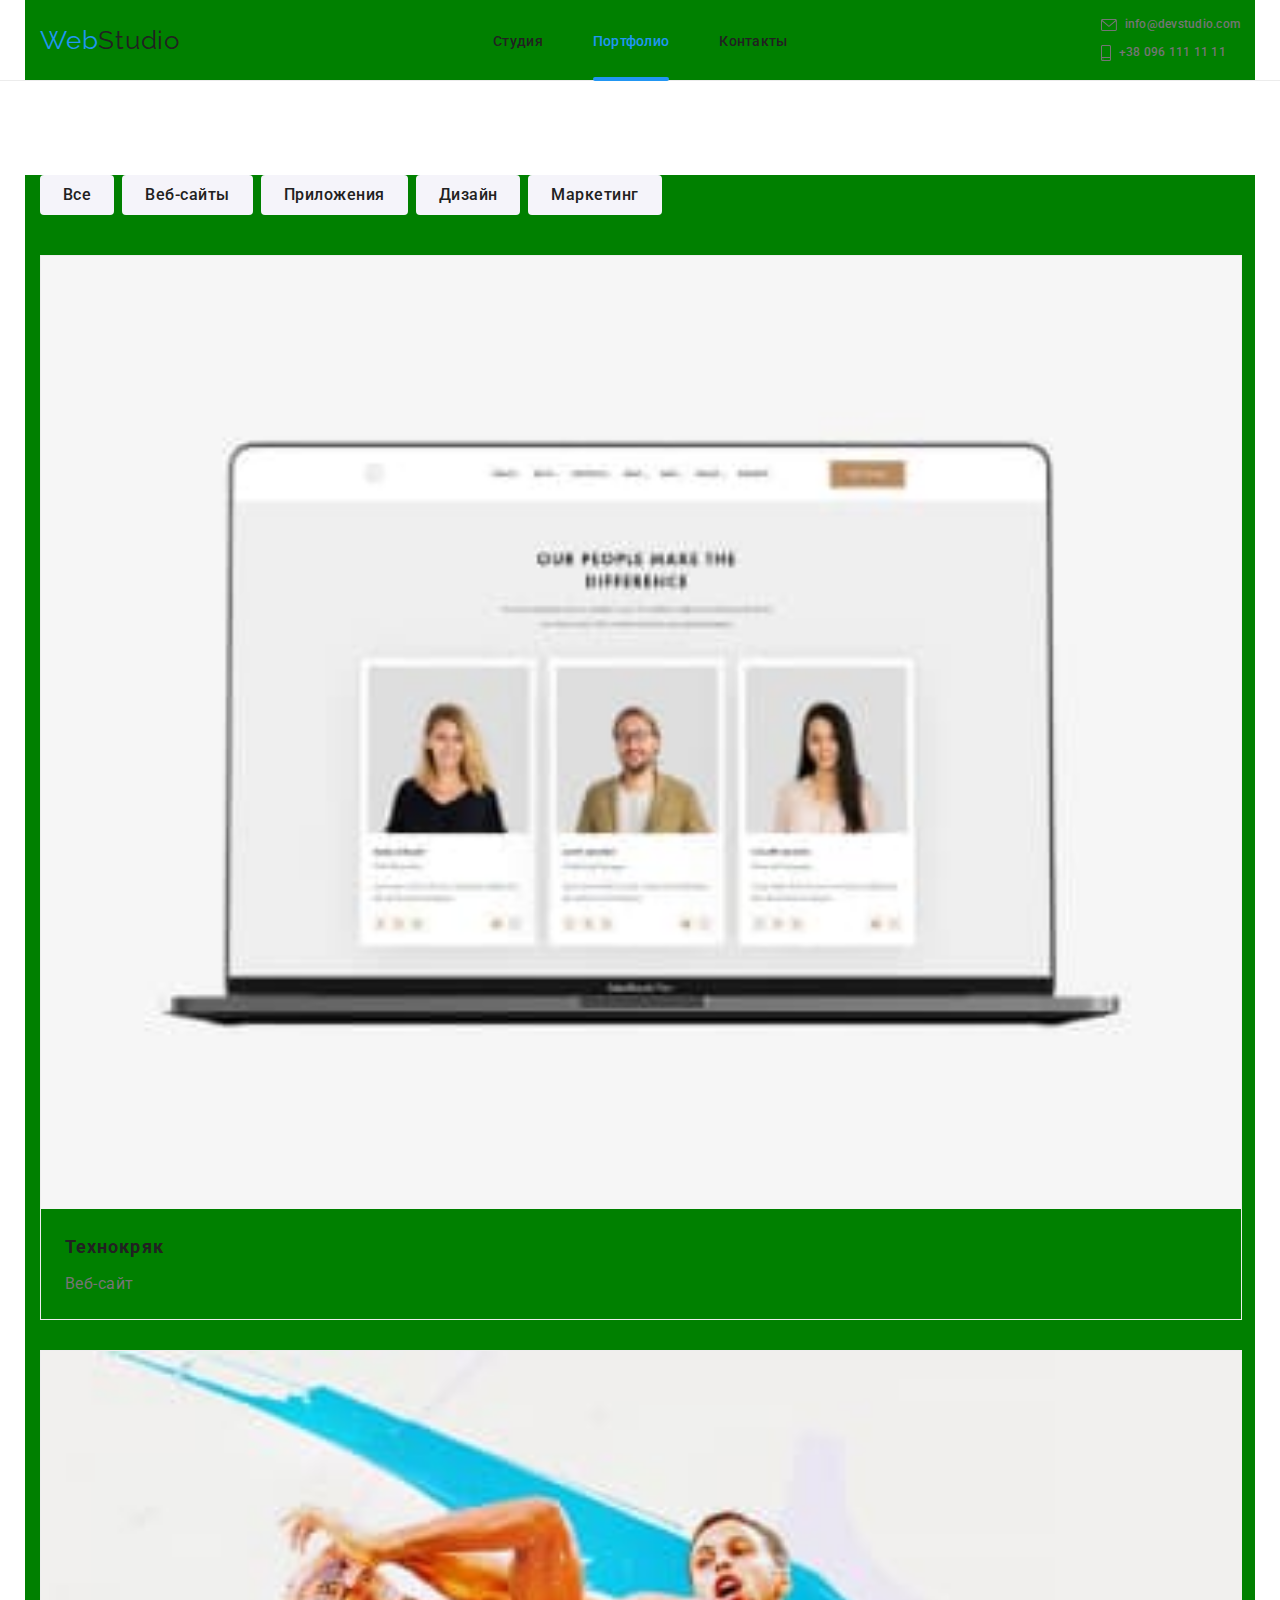
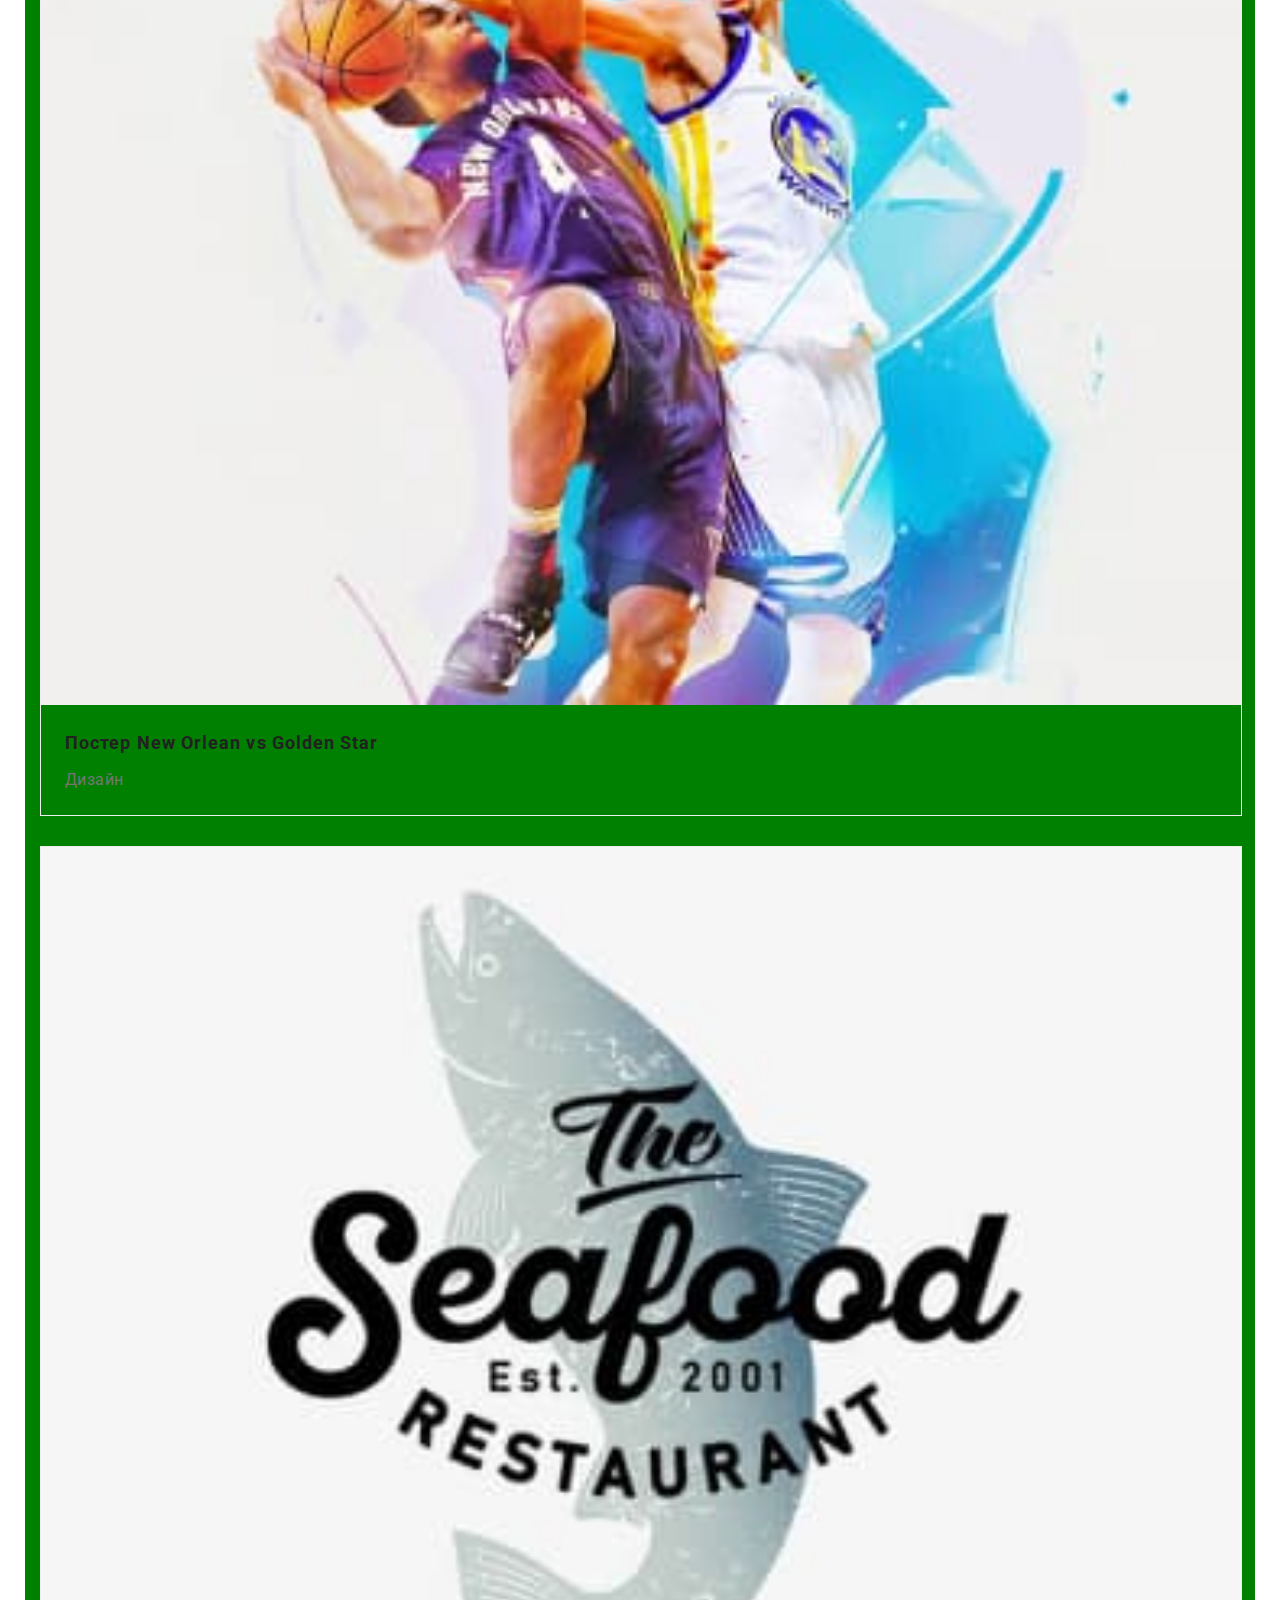
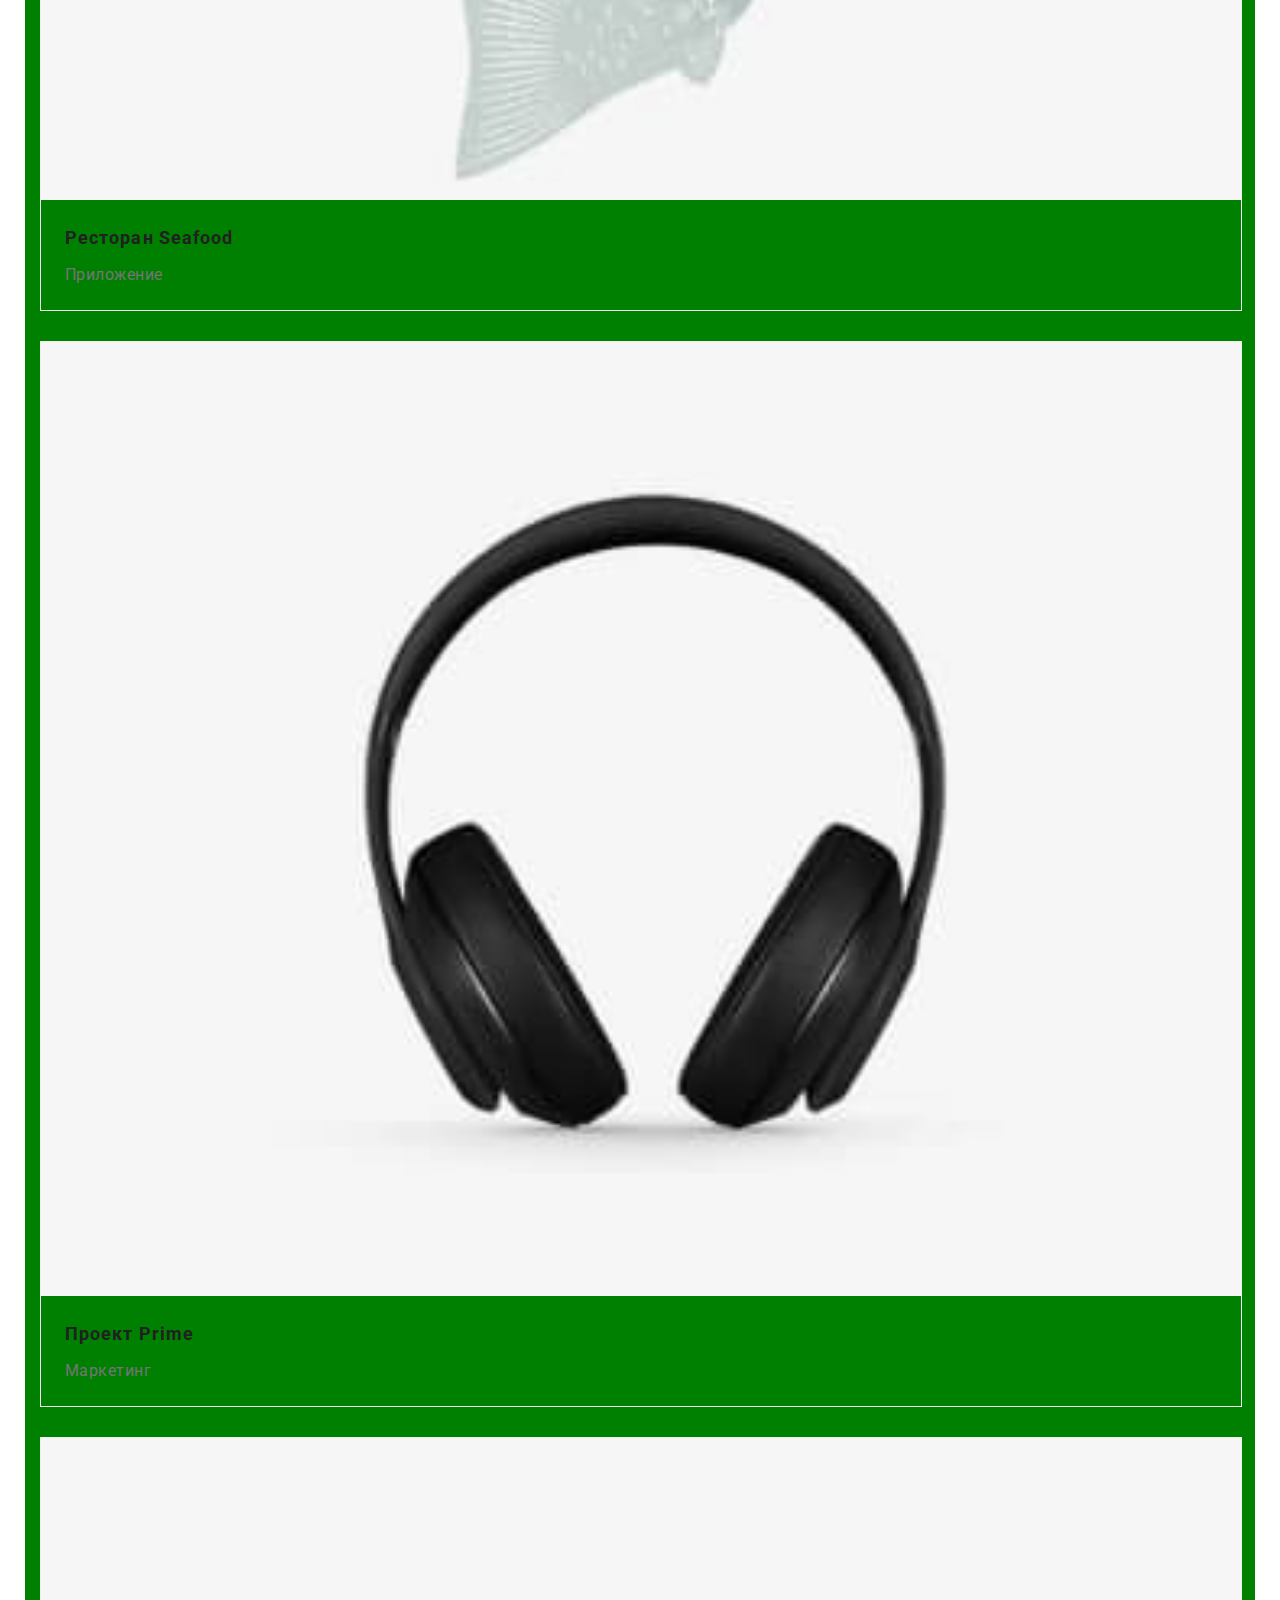
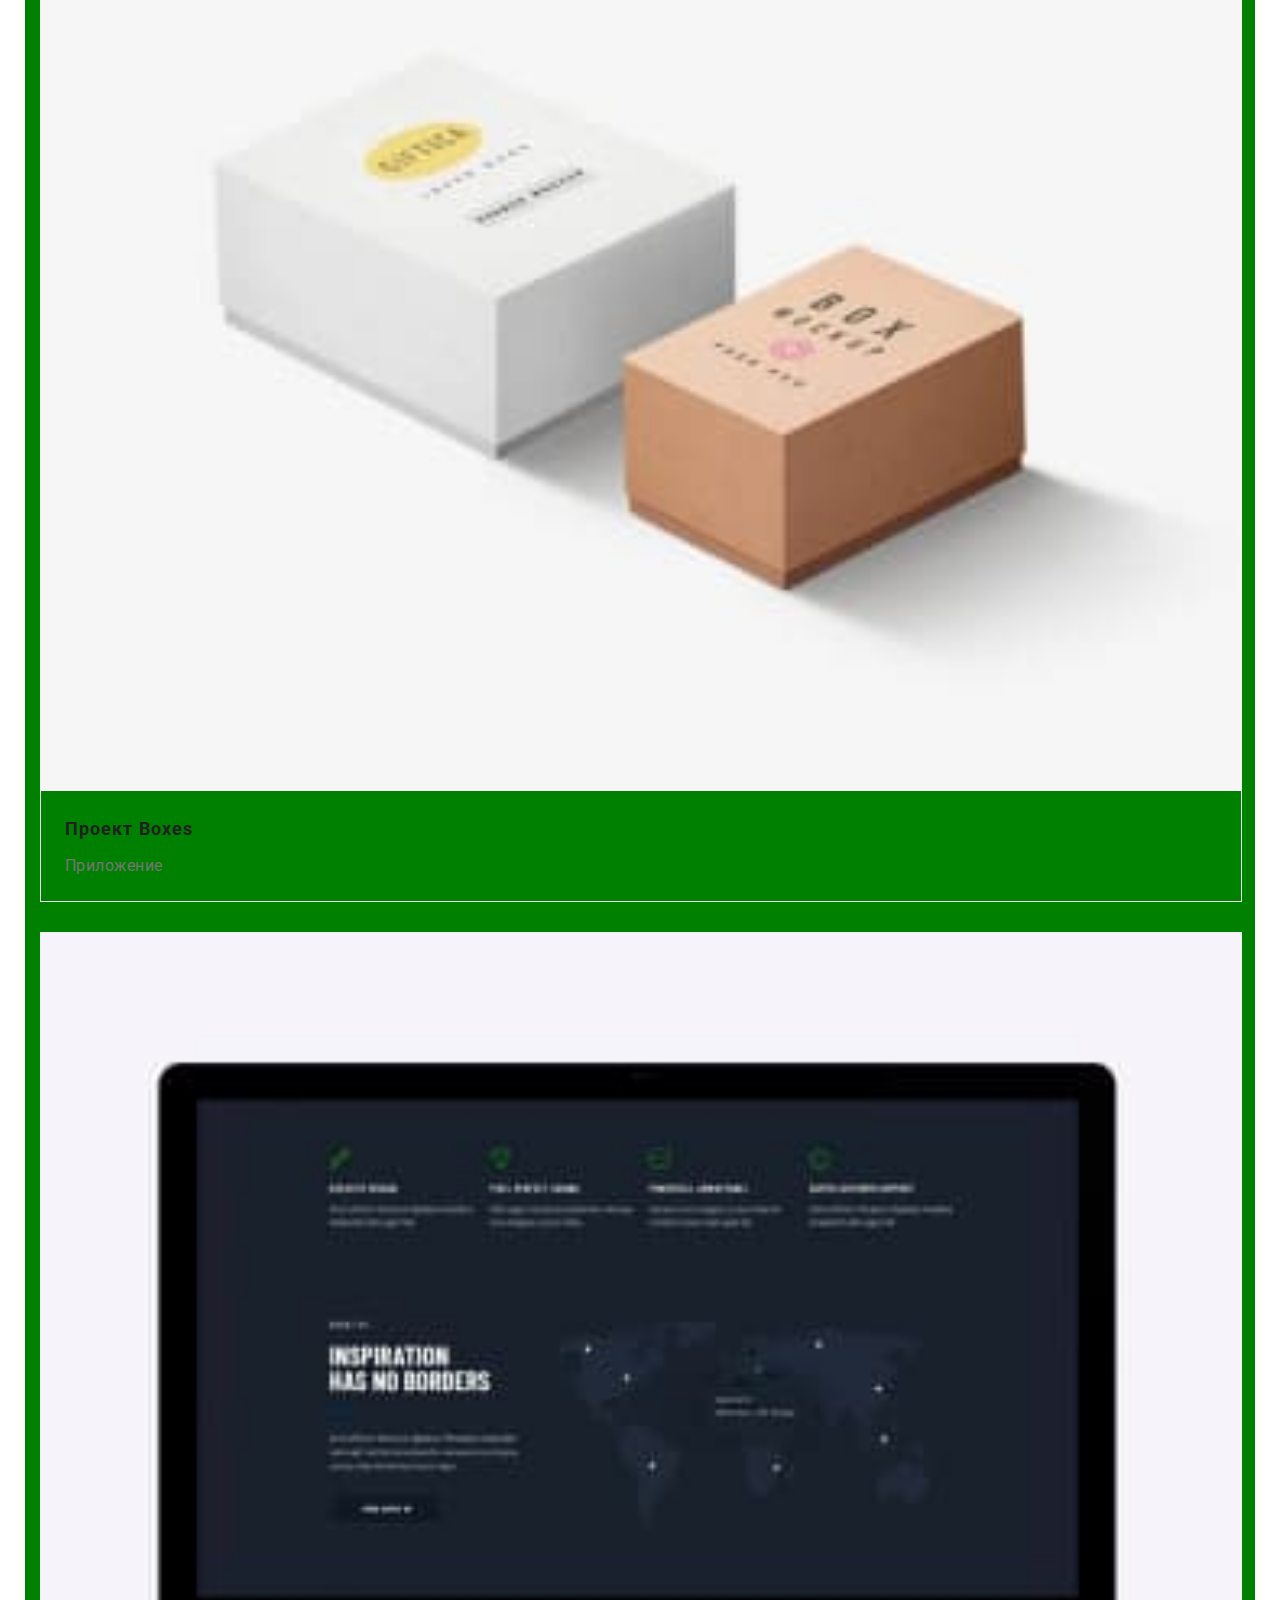
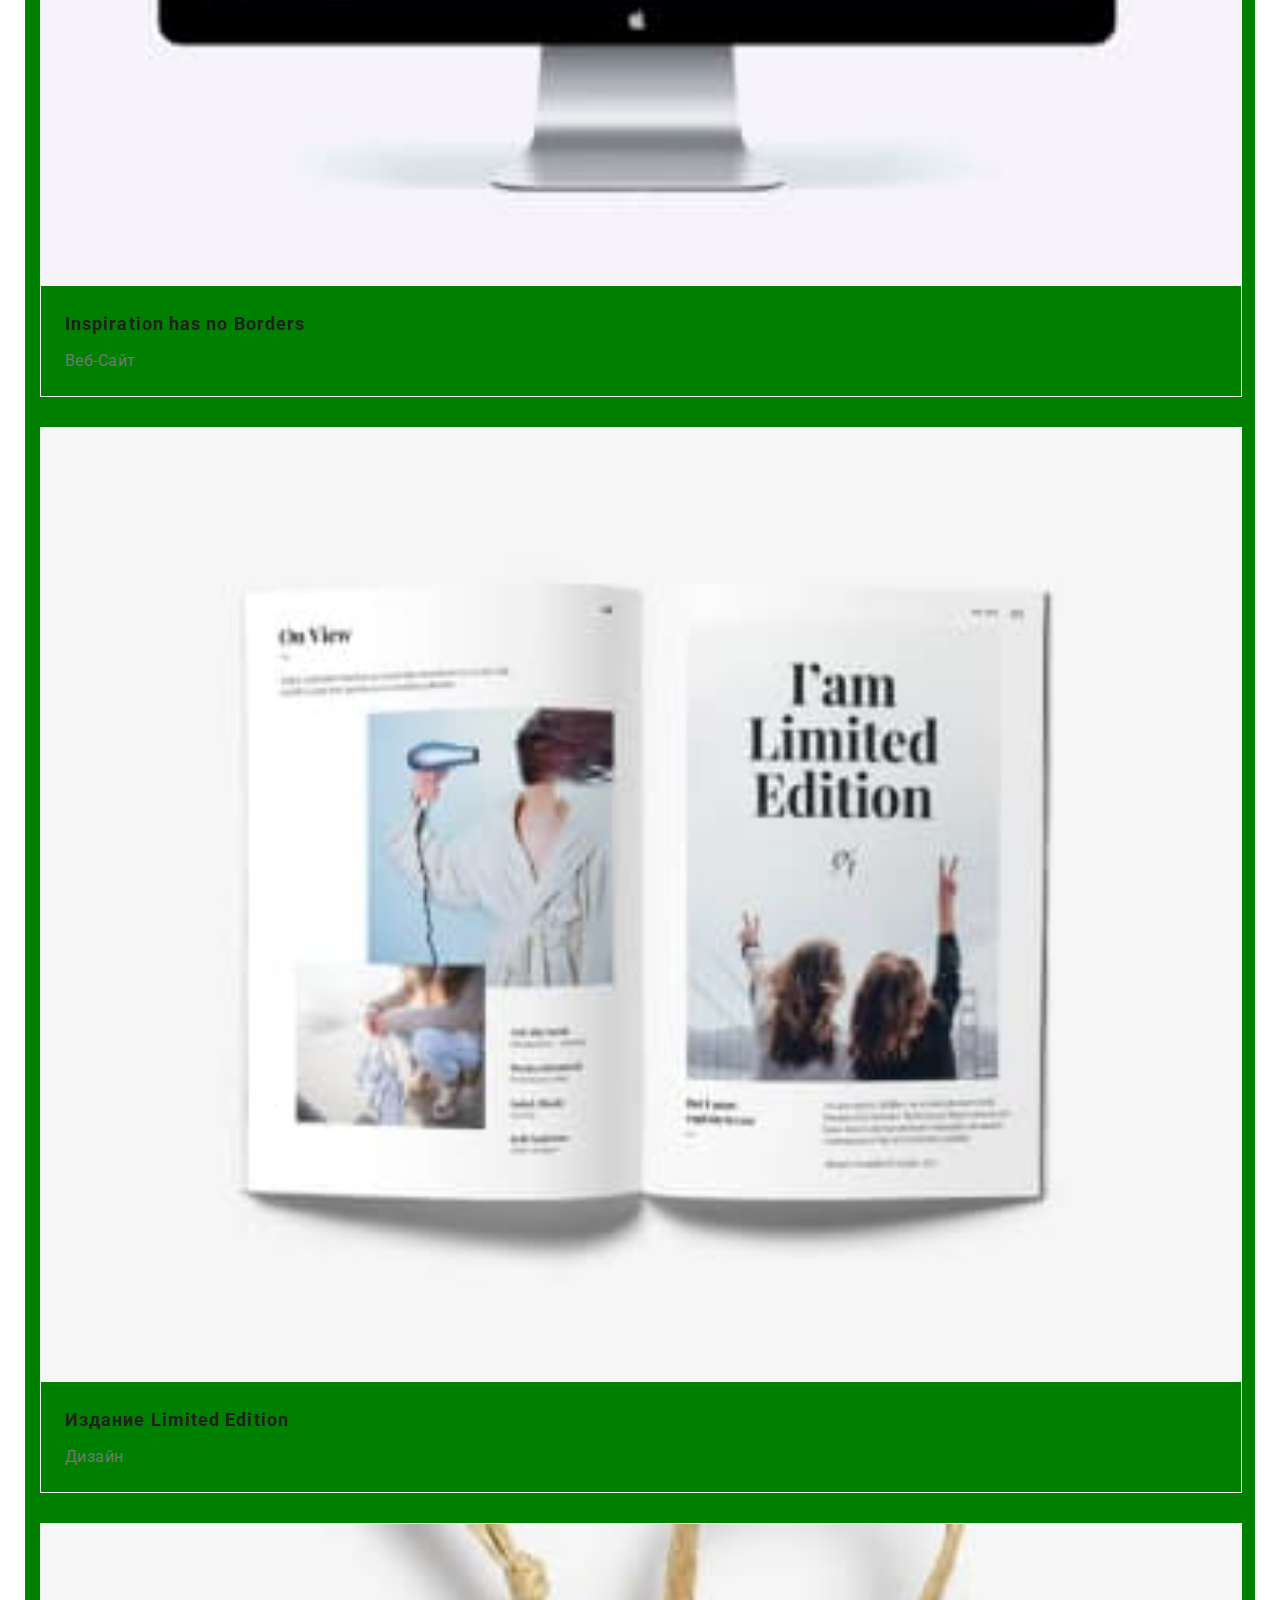
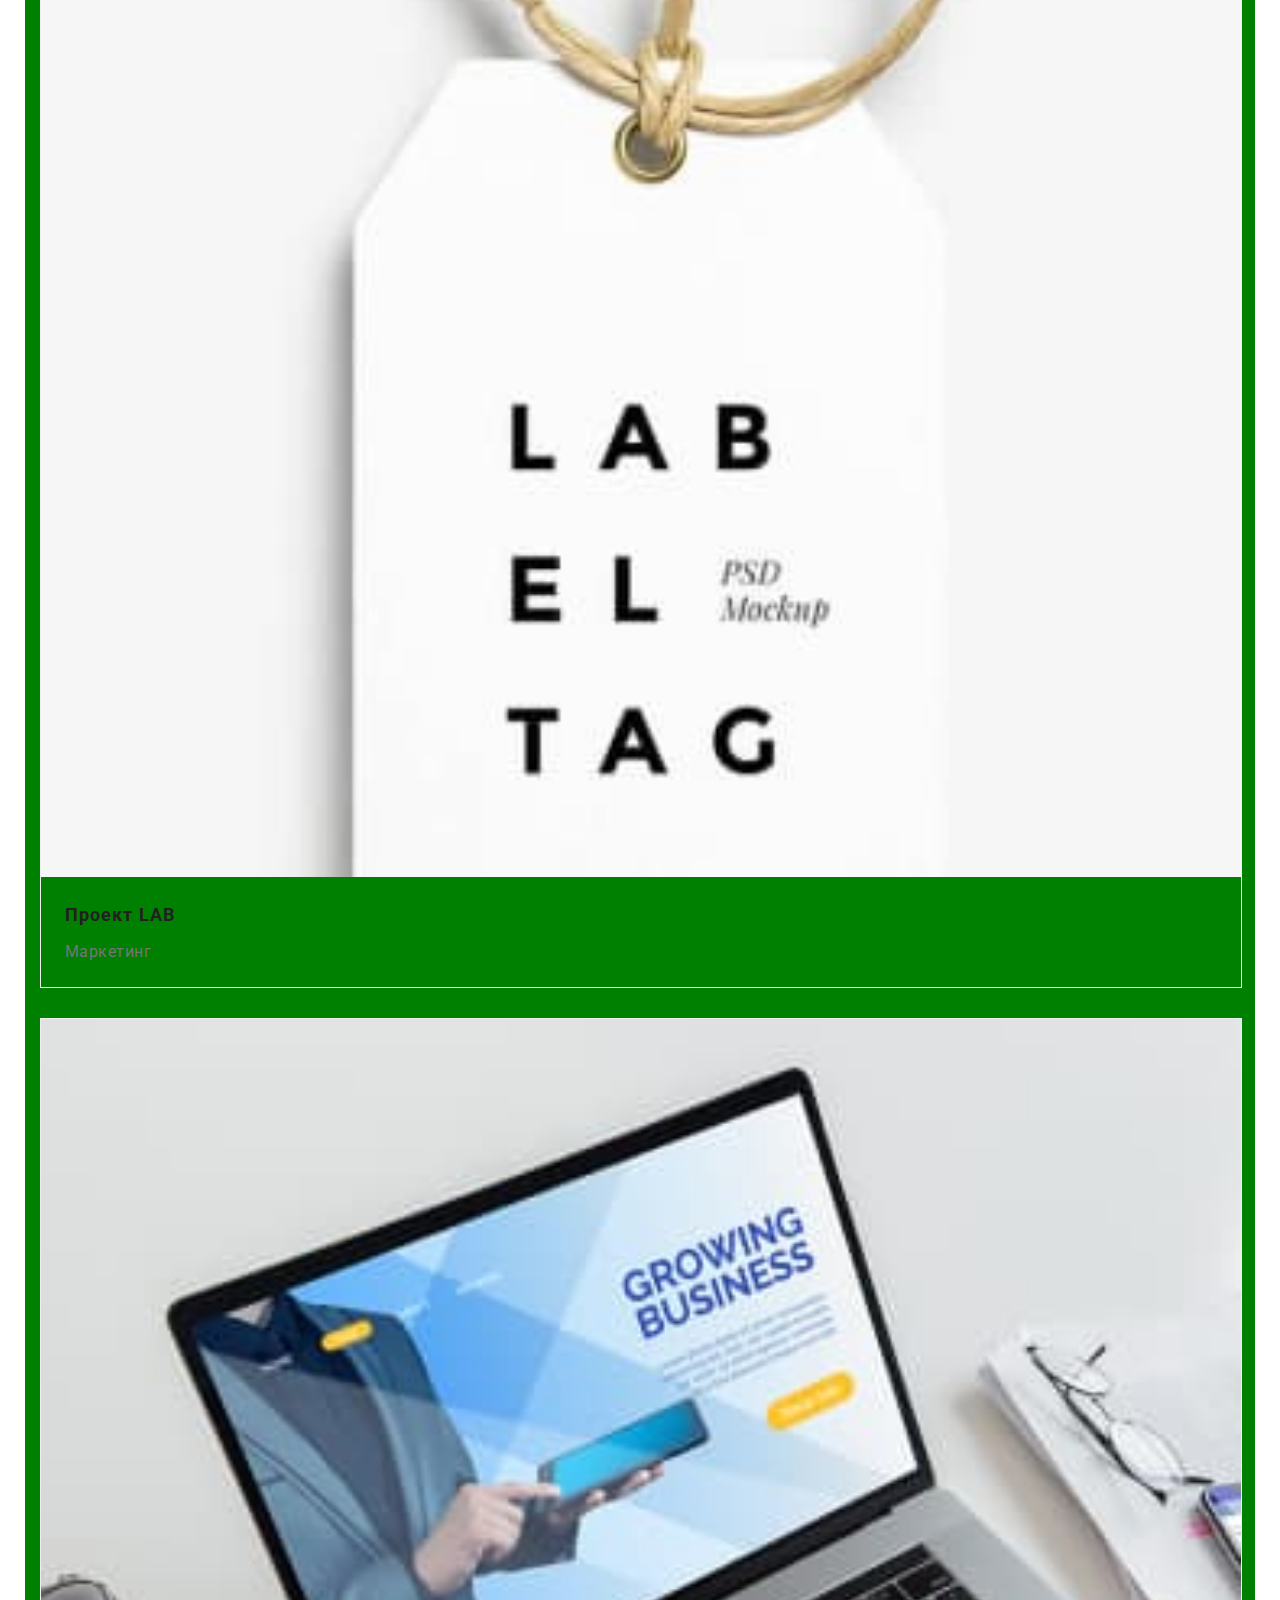
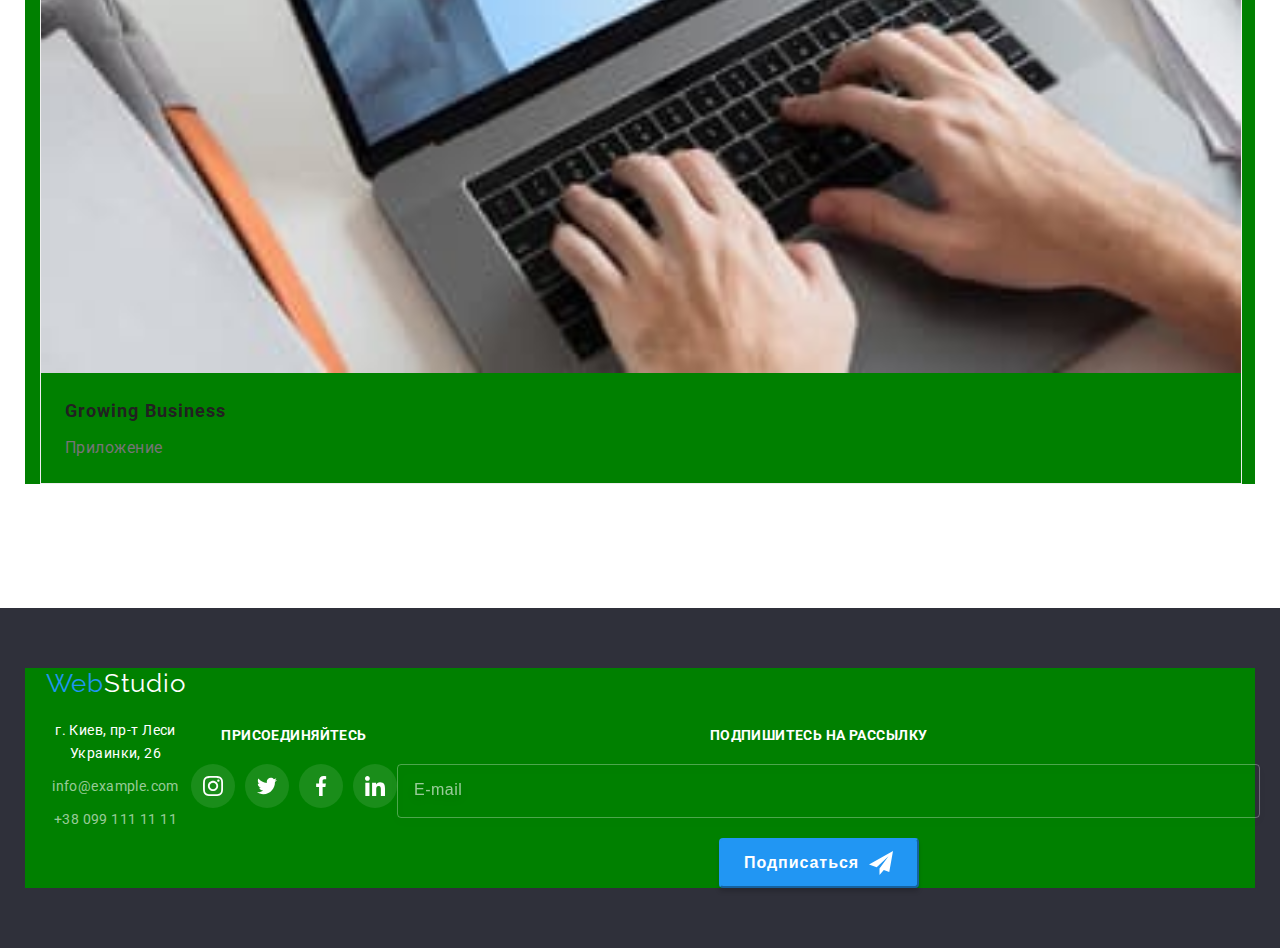
==== commit 3d3e82d6: "HW8 header tablet is done" ====
--- a/portfolio.html
+++ b/portfolio.html
@@ -23,7 +23,7 @@
   <body>
     <header class="page-header">
       <div class="container page-header__box">
-        <div class="header-phone-menu-box">
+        <div class="header-logo-box">
           <a href="./index.html" class="page-header__logo logo"
             >Web<span class="logo__second-color-header">Studio</span>
           </a>
@@ -48,7 +48,11 @@
             </svg>
           </button>
         </div>
-        <div class="menu-container mobile-box" id="menu-container" data-menu>
+        <div
+          class="menu-container header-mobile-box"
+          id="menu-container"
+          data-menu
+        >
           <nav>
             <ul class="site-nav">
               <li class="site-nav__item item">
@@ -77,7 +81,7 @@
                   info@devstudio.com
                 </a>
               </li>
-              <li class="header-contact__item item phone-number">
+              <li class="header-contact__item phone-number item">
                 <a
                   class="header-contact__link link phone-number"
                   href="tel:+38096111111"
--- a/css/main.min.css
+++ b/css/main.min.css
@@ -1,2 +1,2 @@
-html{-webkit-box-sizing:border-box;box-sizing:border-box;height:100%}body{background-color:#fff;font-family:roboto,sans-serif;color:#212121;margin:0 auto;height:100%}a{text-decoration:none}h1,h2,h3,h4,h5,h6,p,ul{-webkit-padding-start:0;padding-inline-start:0}ul{margin-top:0;margin-bottom:0;list-style:none}.section{padding-top:60px;padding-bottom:60px}@media screen and (min-width: 1200px){.section{padding-bottom:94px;padding-top:94px}}.container{padding-left:15px;padding-right:15px;margin:0 auto}@media screen and (min-width: 480px){.container{max-width:480px}}@media screen and (min-width: 768px){.container{max-width:768px}}@media screen and (min-width: 1200px){.container{max-width:1200px;background-color:green}}.logo{font-family:Raleway;font-size:26px;line-height:1.19;letter-spacing:0.03em;color:#2196f3}.logo__second-color-header{color:#212121}.logo__second-color-footer{color:#fff}@media screen and (max-width: 767px){.menu-container{display:none;-webkit-box-orient:vertical;-webkit-box-direction:normal;-webkit-flex-direction:column;-ms-flex-direction:column;flex-direction:column;-webkit-box-pack:justify;-webkit-justify-content:space-between;-ms-flex-pack:justify;justify-content:space-between;height:100vh;width:100%;padding-top:48px;padding-left:40px;padding-bottom:48px;top:0;left:0;background-color:#fff}.menu-container.is-open{display:-webkit-box;display:-webkit-flex;display:-ms-flexbox;display:flex}}@media screen and (min-width: 768px){.menu-container{display:-webkit-box;display:-webkit-flex;display:-ms-flexbox;display:flex}}@media screen and (max-width: 767px){.mobile-box{position:absolute;z-index:8}}.menu-button{background-color:transparent;z-index:9;margin:0;padding:0;border:none}@media screen and (min-width: 768px){.menu-button{display:none}}.menu-button:hover,.menu-button:focus{fill:#2196f3}.menu-button .icon-menu-close{display:none}.menu-button.is-open .icon-menu-close{display:block}.menu-button.is-open .icon-menu{display:none}.mobile-menu-social{display:-webkit-box;display:-webkit-flex;display:-ms-flexbox;display:flex;-webkit-flex-wrap:wrap;-ms-flex-wrap:wrap;flex-wrap:wrap;margin-top:64px}@media screen and (min-width: 768px){.mobile-menu-social{display:none}}.mobile-menu-social a{font-weight:500;font-size:18px;line-height:1.22;letter-spacing:0.02em;color:#2196f3}.mobile-menu-social li{border-right:1px solid rgba(33,33,33,0.2);padding-right:10px;padding-left:10px}.mobile-menu-social li:last-child{border-right:none}.mobile-menu-social li:first-child{padding-left:0}.mobile-menu-social li:last-child{padding-right:0px}@media screen and (max-width: 767px){.header-phone-menu-box{display:-webkit-box;display:-webkit-flex;display:-ms-flexbox;display:flex;-webkit-box-pack:justify;-webkit-justify-content:space-between;-ms-flex-pack:justify;justify-content:space-between;-webkit-box-align:center;-webkit-align-items:center;-ms-flex-align:center;align-items:center;min-height:60px}}.page-header{border-bottom:1px solid #ececec}@media screen and (max-width: 767px){.page-header__box{position:relative}}@media screen and (min-width: 768px){.page-header{height:80px}}.site-nav{text-align:start}.site-nav__item{margin-bottom:32px}.site-nav__link{font-weight:500;font-size:40px;line-height:1.17;letter-spacing:0.02em;color:#212121}.site-nav__link.current{position:relative;color:#2196f3}@media screen and (max-width: 767px){.header-contact{display:-webkit-box;display:-webkit-flex;display:-ms-flexbox;display:flex;-webkit-box-orient:vertical;-webkit-box-direction:reverse;-webkit-flex-direction:column-reverse;-ms-flex-direction:column-reverse;flex-direction:column-reverse;-webkit-box-align:start;-webkit-align-items:flex-start;-ms-flex-align:start;align-items:flex-start}.header-contact svg{display:none}.header-contact__link{font-weight:500;letter-spacing:0.02em;font-size:24px;line-height:28px;color:#757575}}.header-contact__link.phone-number{font-size:34px;line-height:1.17;color:#2196f3}.header-contact__item.phone-number{margin-bottom:32px;-webkit-flex-wrap:wrap;-ms-flex-wrap:wrap;flex-wrap:wrap}.page-footer{background-color:#2f303a;padding-top:60px;padding-bottom:60px}.page-footer__container{text-align:center}@media screen and (min-width: 1200px){.page-footer__container{display:-webkit-box;display:-webkit-flex;display:-ms-flexbox;display:flex;-webkit-box-align:start;-webkit-align-items:flex-start;-ms-flex-align:start;align-items:flex-start}}.page-footer__address-box{margin-top:20px}.footer-list__item{font-family:roboto,sans-serif;font-style:normal;font-weight:400;font-size:14px;line-height:1.71;letter-spacing:0.03em}.footer-list__item:not(:last-child){margin-bottom:8px}@media screen and (min-width: 1200px){.footer-list__item:not(:last-child){margin-bottom:9px}}.footer-list__map{color:#ffffff}.footer-list__mail,.footer-list__phone{color:rgba(255,255,255,0.6)}.connecting-box{margin-top:60px;display:-webkit-box;display:-webkit-flex;display:-ms-flexbox;display:flex;-webkit-box-orient:vertical;-webkit-box-direction:normal;-webkit-flex-direction:column;-ms-flex-direction:column;flex-direction:column;-webkit-box-align:center;-webkit-align-items:center;-ms-flex-align:center;align-items:center}.connecting-box__title{margin-top:0;margin-bottom:0;font-weight:700;font-size:14px;line-height:1.14;letter-spacing:0.03em;text-transform:uppercase;color:#ffffff}.connecting-box__list{list-style:none;display:-webkit-box;display:-webkit-flex;display:-ms-flexbox;display:flex;margin-top:20px}.connecting-box__list li:not(:last-child){margin-right:10px}.connecting-item__link{display:-webkit-box;display:-webkit-flex;display:-ms-flexbox;display:flex;-webkit-box-align:center;-webkit-align-items:center;-ms-flex-align:center;align-items:center;-webkit-box-pack:center;-webkit-justify-content:center;-ms-flex-pack:center;justify-content:center;width:44px;height:44px;background:rgba(255,255,255,0.1);-webkit-border-radius:50%;border-radius:50%;-webkit-transition:250ms cubic-bezier(0.4, 0, 0.2, 1);-o-transition:250ms cubic-bezier(0.4, 0, 0.2, 1);transition:250ms cubic-bezier(0.4, 0, 0.2, 1)}.connecting-item__link:hover,.connecting-item__link:focus{background-color:#2196f3;fill:#ffffff}.connecting-item__icon{fill:#ffffff}.subscribe-box{margin-top:60px;display:-webkit-inline-box;display:-webkit-inline-flex;display:-ms-inline-flexbox;display:inline-flex;-webkit-box-orient:vertical;-webkit-box-direction:normal;-webkit-flex-direction:column;-ms-flex-direction:column;flex-direction:column;width:100%}.subscribe-box__button{width:200px;height:50px;margin-top:20px;background:#2196f3;-webkit-box-shadow:0px 4px 4px rgba(0,0,0,0.15);box-shadow:0px 4px 4px rgba(0,0,0,0.15);-webkit-border-radius:4px;border-radius:4px;border-color:#2196f3;font-weight:700;font-size:16px;line-height:1.87;display:-webkit-inline-box;display:-webkit-inline-flex;display:-ms-inline-flexbox;display:inline-flex;-webkit-box-align:center;-webkit-align-items:center;-ms-flex-align:center;align-items:center;text-align:center;-webkit-box-pack:center;-webkit-justify-content:center;-ms-flex-pack:center;justify-content:center;letter-spacing:0.06em;color:#ffffff;cursor:pointer}.subscribe-box__button-ico{margin-left:10px;fill:#ffffff}.subscribe-box input::-webkit-input-placeholder{font-size:16px;line-height:1.25;letter-spacing:0.03em;color:rgba(255,255,255,0.6);-webkit-transition:250ms cubic-bezier(0.4, 0, 0.2, 1);-o-transition:250ms cubic-bezier(0.4, 0, 0.2, 1);transition:250ms cubic-bezier(0.4, 0, 0.2, 1)}.subscribe-box input:-ms-input-placeholder{font-size:16px;line-height:1.25;letter-spacing:0.03em;color:rgba(255,255,255,0.6);-webkit-transition:250ms cubic-bezier(0.4, 0, 0.2, 1);-o-transition:250ms cubic-bezier(0.4, 0, 0.2, 1);transition:250ms cubic-bezier(0.4, 0, 0.2, 1)}.subscribe-box input::-ms-input-placeholder{font-size:16px;line-height:1.25;letter-spacing:0.03em;color:rgba(255,255,255,0.6);-webkit-transition:250ms cubic-bezier(0.4, 0, 0.2, 1);-o-transition:250ms cubic-bezier(0.4, 0, 0.2, 1);transition:250ms cubic-bezier(0.4, 0, 0.2, 1)}.subscribe-box input::placeholder{font-size:16px;line-height:1.25;letter-spacing:0.03em;color:rgba(255,255,255,0.6);-webkit-transition:250ms cubic-bezier(0.4, 0, 0.2, 1);-o-transition:250ms cubic-bezier(0.4, 0, 0.2, 1);transition:250ms cubic-bezier(0.4, 0, 0.2, 1)}.subscribe-box input{height:50px;margin-top:20px;padding-left:16px;width:100%;background-color:transparent;outline:none;-webkit-border-radius:4px;border-radius:4px;border:1px solid rgba(255,255,255,0.3);-webkit-filter:drop-shadow(0px 4px 4px rgba(0,0,0,0.15));filter:drop-shadow(0px 4px 4px rgba(0,0,0,0.15));-webkit-transition:250ms cubic-bezier(0.4, 0, 0.2, 1);-o-transition:250ms cubic-bezier(0.4, 0, 0.2, 1);transition:250ms cubic-bezier(0.4, 0, 0.2, 1)}.subscribe-box input:focus,.subscribe-box input:hover{border:1px solid #2196f3;color:#fff}.subscribe-box__title{margin-top:0;margin-bottom:0;font-weight:700;font-size:14px;line-height:1.14;letter-spacing:0.03em;text-transform:uppercase;color:#ffffff}.hero{background-color:#c4c4c4;background-image:-webkit-gradient(linear, left top, left bottom, from(rgba(47,48,58,0.4)), to(rgba(47,48,58,0.4))),url("../images/hero-image.jpg");background-image:-webkit-linear-gradient(rgba(47,48,58,0.4), rgba(47,48,58,0.4)),url("../images/hero-image.jpg");background-image:-o-linear-gradient(rgba(47,48,58,0.4), rgba(47,48,58,0.4)),url("../images/hero-image.jpg");background-image:linear-gradient(rgba(47,48,58,0.4), rgba(47,48,58,0.4)),url("../images/hero-image.jpg");background-repeat:no-repeat;background-position:center;text-align:center;padding-top:118px;padding-bottom:118px}@media screen and (min-width: 1200px){.hero{padding-top:200px;padding-bottom:200px}}.hero__title{font-weight:900;font-size:44px;line-height:1.36;letter-spacing:0.06em;text-transform:uppercase;color:#ffffff;margin-top:0;margin-bottom:30px}@media screen and (max-width: 767px){.hero__title{font-size:26px;line-height:1.62}}.hero__button{display:inline-block;padding:10px 32px;background-color:#2196f3;color:#ffffff;border:1px solid transparent;-webkit-border-radius:4px;border-radius:4px;font-weight:700;font-size:16px;line-height:1.87;letter-spacing:0.06em;cursor:pointer}.studio-list{display:-webkit-box;display:-webkit-flex;display:-ms-flexbox;display:flex;-webkit-flex-wrap:wrap;-ms-flex-wrap:wrap;flex-wrap:wrap;-webkit-box-pack:justify;-webkit-justify-content:space-between;-ms-flex-pack:justify;justify-content:space-between}@media screen and (min-width: 1200px){.studio-list{-webkit-flex-wrap:nowrap;-ms-flex-wrap:nowrap;flex-wrap:nowrap}}.studio-item{width:100%}.studio-item__thumb{display:-webkit-box;display:-webkit-flex;display:-ms-flexbox;display:flex;-webkit-box-pack:center;-webkit-justify-content:center;-ms-flex-pack:center;justify-content:center;-webkit-box-align:center;-webkit-align-items:center;-ms-flex-align:center;align-items:center;height:120px;-webkit-border-radius:4px;border-radius:4px;margin-bottom:30px;background:#f5f4fa}.studio-item__icon{width:70px;height:70px}.studio-item__title{font-weight:700;font-size:14px;line-height:1.14;letter-spacing:0.03em;text-transform:uppercase;margin-bottom:10px;margin-top:0;text-align:center}.studio-item__text{color:#757575;font-size:14px;line-height:1.71;letter-spacing:0.03em}@media screen and (min-width: 1200px){.studio-item__text{width:270px}}.section-doing{margin-top:-94px}@media screen and (max-width: 767px){.section-doing{display:none}}.section-doing__main-title{text-align:center;font-weight:700;font-size:36px;line-height:1.16;letter-spacing:0.03em;margin-top:0;margin-bottom:50px}.section-doing__list{display:-webkit-box;display:-webkit-flex;display:-ms-flexbox;display:flex;-webkit-box-pack:justify;-webkit-justify-content:space-between;-ms-flex-pack:justify;justify-content:space-between}.doing-item__thumb{position:relative}.doing-item__thumb:before{display:inline-block;position:absolute;content:"";width:100%;height:70px;background:rgba(47,48,58,0.8);bottom:0}.doing-item__title-box{display:-webkit-box;display:-webkit-flex;display:-ms-flexbox;display:flex;-webkit-box-pack:center;-webkit-justify-content:center;-ms-flex-pack:center;justify-content:center;position:absolute;margin:27px 0;text-align:center;width:100%;bottom:0;left:50%;-webkit-transform:translate(-50%);-ms-transform:translate(-50%);transform:translate(-50%)}.doing-item__title{margin:0;font-weight:700;font-size:14px;line-height:1.14;letter-spacing:0.03em;color:#ffffff}.doing-item img{display:block}.section-team{background:#f5f4fa}.section-team__main-title{font-size:28px;line-height:1.17;font-weight:700;text-align:center;letter-spacing:0.03em;margin-top:0;margin-bottom:30px}@media screen and (min-width: 1200px){.section-team__main-title{font-size:36px;line-height:1.16;margin-top:0px;margin-bottom:50px}}@media screen and (min-width: 1200px){.section-team__list{display:-webkit-box;display:-webkit-flex;display:-ms-flexbox;display:flex;-webkit-box-pack:justify;-webkit-justify-content:space-between;-ms-flex-pack:justify;justify-content:space-between}}.section-team__item{width:100%;background:#fff;-webkit-box-shadow:0px 1px 3px rgba(0,0,0,0.12),0px 1px 1px rgba(0,0,0,0.14),0px 2px 1px rgba(0,0,0,0.2);box-shadow:0px 1px 3px rgba(0,0,0,0.12),0px 1px 1px rgba(0,0,0,0.14),0px 2px 1px rgba(0,0,0,0.2);-webkit-border-radius:0px 0px 4px 4px;border-radius:0px 0px 4px 4px}.section-team__item:not(:last-child){margin-bottom:30px}@media screen and (min-width: 1200px){.section-team__item{width:270px}}.section-team__photo{width:100%;display:block}@media screen and (min-width: 1200px){.section-team__photo{width:270px}}.team-box{padding-top:30px;padding-bottom:24px}.team-box__title{font-weight:500;font-size:16px;line-height:1.18;text-align:center;letter-spacing:0.03em;margin-top:0;margin-bottom:10px}.team-box__text{font-size:16px;line-height:1.18;text-align:center;letter-spacing:0.03em;color:#757575;margin-top:0;margin-bottom:0}.team-connect{list-style:none;display:-webkit-box;display:-webkit-flex;display:-ms-flexbox;display:flex;-webkit-box-orient:horizontal;-webkit-box-direction:normal;-webkit-flex-direction:row;-ms-flex-direction:row;flex-direction:row;-webkit-box-pack:center;-webkit-justify-content:center;-ms-flex-pack:center;justify-content:center;margin-top:16px;margin-left:32px;margin-right:32px}@media screen and (min-width: 1200px){.team-connect{-webkit-box-pack:justify;-webkit-justify-content:space-between;-ms-flex-pack:justify;justify-content:space-between}}.team-connect__box:not(:last-child){margin-right:10px}.team-connect__link{display:-webkit-box;display:-webkit-flex;display:-ms-flexbox;display:flex;-webkit-box-pack:center;-webkit-justify-content:center;-ms-flex-pack:center;justify-content:center;-webkit-box-align:center;-webkit-align-items:center;-ms-flex-align:center;align-items:center;width:44px;height:44px;fill:#afb1b8;-webkit-border-radius:50%;border-radius:50%;-webkit-transition:250ms cubic-bezier(0.4, 0, 0.2, 1);-o-transition:250ms cubic-bezier(0.4, 0, 0.2, 1);transition:250ms cubic-bezier(0.4, 0, 0.2, 1)}.team-connect__link:hover,.team-connect__link:focus{background-color:#2196f3;fill:#ffffff}.team-connect__icon{width:20px;height:20px}.clients-main-title{margin-top:0;margin-bottom:30px;font-size:28px;line-height:1.17;font-weight:700;text-align:center;letter-spacing:0.03em;color:#212121}@media screen and (min-width: 1200px){.clients-main-title{font-size:36px;line-height:1.16;margin-bottom:50px}}.clients-list{list-style:none;display:-webkit-box;display:-webkit-flex;display:-ms-flexbox;display:flex;-webkit-flex-wrap:wrap;-ms-flex-wrap:wrap;flex-wrap:wrap;-webkit-box-pack:justify;-webkit-justify-content:space-between;-ms-flex-pack:justify;justify-content:space-between}.clients-item{width:-webkit-calc((100% - 2 * 15px) / 2);width:calc((100% - 2 * 15px) / 2);border:1px solid #afb1b8;-webkit-border-radius:4px;border-radius:4px}.clients-item:not(:nth-last-child(-n+2)){margin-bottom:30px}.clients-item__link{display:-webkit-box;display:-webkit-flex;display:-ms-flexbox;display:flex;-webkit-box-pack:center;-webkit-justify-content:center;-ms-flex-pack:center;justify-content:center;-webkit-box-align:center;-webkit-align-items:center;-ms-flex-align:center;align-items:center;width:100%;height:100%;fill:#afb1b8;-webkit-transition:250ms cubic-bezier(0.4, 0, 0.2, 1);-o-transition:250ms cubic-bezier(0.4, 0, 0.2, 1);transition:250ms cubic-bezier(0.4, 0, 0.2, 1)}.clients-item:hover,.clients-item:focus{border-color:#2196f3}.clients-item__link:hover,.clients-item__link:focus{border-color:#2196f3;fill:#2196f3}.clients-item__icon{width:106px;height:60px}.backdrop{position:fixed;top:0;left:0;z-index:100;padding:93px 15px;width:100%;height:100%;background-color:rgba(0,0,0,0.2);-webkit-transition:250ms cubic-bezier(0.4, 0, 0.2, 1);-o-transition:250ms cubic-bezier(0.4, 0, 0.2, 1);transition:250ms cubic-bezier(0.4, 0, 0.2, 1);overflow-y:scroll}.backdrop.is-hidden{opacity:0;pointer-events:none;-webkit-transition:250ms cubic-bezier(0.4, 0, 0.2, 1);-o-transition:250ms cubic-bezier(0.4, 0, 0.2, 1);transition:250ms cubic-bezier(0.4, 0, 0.2, 1)}.modal{position:relative;-webkit-border-radius:4px;border-radius:4px;background-color:#ffffff;-webkit-box-shadow:0px 1px 3px rgba(0,0,0,0.12),0px 1px 1px rgba(0,0,0,0.14),0px 2px 1px rgba(0,0,0,0.2);box-shadow:0px 1px 3px rgba(0,0,0,0.12),0px 1px 1px rgba(0,0,0,0.14),0px 2px 1px rgba(0,0,0,0.2)}.modal__form{padding-left:40px;padding-right:40px;padding-bottom:50px}.modal__title-box{padding-left:40px;padding-right:40px;padding-bottom:12px;padding-top:40px}.modal__title{font-weight:700;font-size:20px;line-height:1.15;text-align:center;letter-spacing:0.03em;color:#212121}.modal__close-button{padding:0;position:absolute;right:8px;top:8px;width:30px;height:30px;background:#ffffff;border:1px solid rgba(0,0,0,0.1);-webkit-border-radius:50%;border-radius:50%;cursor:pointer}.modal__close-icon{fill:#000000;-webkit-transition:250ms cubic-bezier(0.4, 0, 0.2, 1);-o-transition:250ms cubic-bezier(0.4, 0, 0.2, 1);transition:250ms cubic-bezier(0.4, 0, 0.2, 1);position:absolute;top:50%;left:50%;-webkit-transform:translate(-50%, -50%);-ms-transform:translate(-50%, -50%);transform:translate(-50%, -50%)}.modal__close-button:hover .modal__close-icon{fill:#2196f3}.modal__close-button:focus .modal__close-icon{fill:#2196f3}.form-box{display:block;position:relative;margin-bottom:10px;font-size:12px;line-height:1.16;letter-spacing:0.01em;color:#757575;text-align:start}.form-box__input{vertical-align:middle;width:100%;height:40px;padding-left:42px;padding-right:10px;margin-top:4px;outline:none;border:1px solid rgba(33,33,33,0.2);-webkit-border-radius:4px;border-radius:4px;-webkit-transition:250ms cubic-bezier(0.4, 0, 0.2, 1);-o-transition:250ms cubic-bezier(0.4, 0, 0.2, 1);transition:250ms cubic-bezier(0.4, 0, 0.2, 1)}.form-box__input:hover,.form-box__input:focus{border-color:#2196f3}.form-box__icon{display:block;position:absolute;top:50%;left:12px;width:18px;height:18px;-webkit-transition:250ms cubic-bezier(0.4, 0, 0.2, 1);-o-transition:250ms cubic-bezier(0.4, 0, 0.2, 1);transition:250ms cubic-bezier(0.4, 0, 0.2, 1)}.form-box__input:hover+.form-box__icon,.form-box__input:focus+.form-box__icon{fill:#2196f3}.form-box__input.comment{padding-top:12px;padding-left:16px;resize:none;height:120px}.form-box__input::-webkit-input-placeholder{font-size:14px;line-height:16px;letter-spacing:0.01em;color:rgba(117,117,117,0.5)}.form-box__input:-ms-input-placeholder{font-size:14px;line-height:16px;letter-spacing:0.01em;color:rgba(117,117,117,0.5)}.form-box__input::-ms-input-placeholder{font-size:14px;line-height:16px;letter-spacing:0.01em;color:rgba(117,117,117,0.5)}.form-box__input::placeholder{font-size:14px;line-height:16px;letter-spacing:0.01em;color:rgba(117,117,117,0.5)}.policy-label{display:-webkit-box;display:-webkit-flex;display:-ms-flexbox;display:flex;-webkit-box-align:center;-webkit-align-items:center;-ms-flex-align:center;align-items:center;margin-top:25px;font-size:12px;line-height:14px;letter-spacing:0.03em;color:#757575;cursor:pointer}.policy-label a{color:#2196f3;text-decoration:underline}.policy-label::before{display:block;content:"";width:16px;height:15px;border:2px solid #212121;-webkit-border-radius:2px;border-radius:2px;margin-right:7px;margin-left:13px;-webkit-transition:250ms cubic-bezier(0.4, 0, 0.2, 1);-o-transition:250ms cubic-bezier(0.4, 0, 0.2, 1);transition:250ms cubic-bezier(0.4, 0, 0.2, 1)}.policy-checkbox{position:absolute;width:0px;height:0px;margin:0px;border:0px;padding:0px;clip:react(0 0 0 0);overflow:hidden}.policy-checkbox:hover+.policy-label::before,.policy-checkbox:focus+.policy-label::before{border:2px solid #2196f3}.policy-checkbox:checked+.policy-label::before{background-color:#2196f3;background-image:url(../images/icon-check.svg);background-repeat:no-repeat;background-position:center;-webkit-background-size:cover;background-size:cover;border:transparent}.modal-button-submit{margin-top:30px;border:#2196f3;width:200px;height:50px;left:700px;top:712px;background:#2196f3;-webkit-box-shadow:0px 4px 4px rgba(0,0,0,0.15);box-shadow:0px 4px 4px rgba(0,0,0,0.15);-webkit-border-radius:4px;border-radius:4px;font-weight:700;font-size:16px;line-height:1.87;letter-spacing:0.06em;color:#ffffff;cursor:pointer}.radio-buttons-list{display:-webkit-box;display:-webkit-flex;display:-ms-flexbox;display:flex;-webkit-flex-wrap:wrap;-ms-flex-wrap:wrap;flex-wrap:wrap;-webkit-box-align:start;-webkit-align-items:flex-start;-ms-flex-align:start;align-items:flex-start;margin-bottom:-12px}.radio-buttons-list__item{margin-right:8px}.radio-buttons-box{margin-bottom:40px}.radio-butons-list__item{margin-right:8px;margin-bottom:12px}.radio-button{background-color:#f5f4fa;padding:6px 22px;border:1px solid transparent;-webkit-border-radius:4px;border-radius:4px;font-family:roboto,sans-serif;color:#212121;font-weight:500;font-size:16px;line-height:1.62;text-align:center;letter-spacing:0.03em;cursor:pointer;-webkit-transition:250ms cubic-bezier(0.4, 0, 0.2, 1);-o-transition:250ms cubic-bezier(0.4, 0, 0.2, 1);transition:250ms cubic-bezier(0.4, 0, 0.2, 1)}.radio-button:hover,.radio-button:focus{background-color:#2196f3;color:#fff;-webkit-box-shadow:0px 3px 1px rgba(0,0,0,0.1),0px 1px 2px rgba(0,0,0,0.08),0px 2px 2px rgba(0,0,0,0.12);box-shadow:0px 3px 1px rgba(0,0,0,0.1),0px 1px 2px rgba(0,0,0,0.08),0px 2px 2px rgba(0,0,0,0.12)}.radio-filter-item{margin-bottom:30px;width:100%;border:1px solid #eeeeee;-webkit-transition:250ms cubic-bezier(0.4, 0, 0.2, 1);-o-transition:250ms cubic-bezier(0.4, 0, 0.2, 1);transition:250ms cubic-bezier(0.4, 0, 0.2, 1)}.radio-filter-item:nth-child(3n){margin-right:0px}.radio-filter-item:hover,.radio-filter-item:focus{-webkit-box-shadow:0px 1px 1px rgba(0,0,0,0.12),0px 4px 4px rgba(0,0,0,0.06),1px 4px 6px rgba(0,0,0,0.16);box-shadow:0px 1px 1px rgba(0,0,0,0.12),0px 4px 4px rgba(0,0,0,0.06),1px 4px 6px rgba(0,0,0,0.16)}.radio-filter-item:hover .radio-filter-thumb:before{-webkit-transform:translateY(0);-ms-transform:translateY(0);transform:translateY(0)}.radio-filter-item:hover .radio-filter-thumb__hover-box{-webkit-transform:translateY(0);-ms-transform:translateY(0);transform:translateY(0)}.radio-filter-item img{width:100%}.radio-filter-thumb{position:relative;overflow:hidden}.radio-filter-thumb .radio-filter-thumb:before{display:inline-block;position:absolute;content:"";width:100%;height:100%;background-color:rgba(33,150,243,0.1);bottom:0;-webkit-transform:translateY(100%);-ms-transform:translateY(100%);transform:translateY(100%)}.radio-filter-thumb__hover-box{display:inline-block;position:absolute;content:"";width:100%;height:100%;background:rgba(33,150,243,0.9);bottom:0;-webkit-transform:translateY(101%);-ms-transform:translateY(101%);transform:translateY(101%);display:-webkit-box;display:-webkit-flex;display:-ms-flexbox;display:flex;-webkit-box-pack:center;-webkit-justify-content:center;-ms-flex-pack:center;justify-content:center;position:absolute;width:100%;top:0;-webkit-transition:-webkit-transform 250ms cubic-bezier(0.4, 0, 0.2, 1);transition:-webkit-transform 250ms cubic-bezier(0.4, 0, 0.2, 1);-o-transition:transform 250ms cubic-bezier(0.4, 0, 0.2, 1);transition:transform 250ms cubic-bezier(0.4, 0, 0.2, 1);transition:transform 250ms cubic-bezier(0.4, 0, 0.2, 1), -webkit-transform 250ms cubic-bezier(0.4, 0, 0.2, 1)}.radio-filter-thumb__text{margin:63px 24px 0 24px;font-size:18px;line-height:1.56;letter-spacing:0.03em;color:#ffffff}.radio-filter-thumb__image{display:block}.radio-filter-box{padding:20px 24px}.radio-filter-box__title{margin-bottom:4px;margin-top:0px;font-family:roboto,sans-serif;font-style:normal;font-weight:700;font-size:18px;line-height:2;letter-spacing:0.06em;color:#212121}.radio-filter-box__subtitle{margin-bottom:0;margin-top:0;font-family:roboto,sans-serif;font-style:normal;font-weight:400;font-size:16px;line-height:1.87;letter-spacing:0.03em;color:#757575}
+html{-webkit-box-sizing:border-box;box-sizing:border-box;height:100%}body{background-color:#fff;font-family:roboto,sans-serif;color:#212121;margin:0 auto;height:100%}a{text-decoration:none}h1,h2,h3,h4,h5,h6,p,ul{-webkit-padding-start:0;padding-inline-start:0}ul{margin-top:0;margin-bottom:0;list-style:none}.section{padding-top:60px;padding-bottom:60px}@media screen and (min-width: 1200px){.section{padding-bottom:94px;padding-top:94px}}.container{padding-left:15px;padding-right:15px;margin:0 auto}@media screen and (min-width: 480px){.container{max-width:480px}}@media screen and (min-width: 768px){.container{max-width:768px}}@media screen and (min-width: 1200px){.container{max-width:1200px;background-color:green}}.logo{font-family:Raleway;font-size:26px;line-height:1.19;letter-spacing:0.03em;color:#2196f3}.logo__second-color-header{color:#212121}.logo__second-color-footer{color:#fff}.menu-button{background-color:transparent;z-index:9;margin:0;padding:0;border:none}@media screen and (min-width: 768px){.menu-button{display:none}}.menu-button:hover,.menu-button:focus{fill:#2196f3}.menu-button .icon-menu-close{display:none}.menu-button.is-open .icon-menu-close{display:block}.menu-button.is-open .icon-menu{display:none}.mobile-menu-social{display:-webkit-box;display:-webkit-flex;display:-ms-flexbox;display:flex;-webkit-flex-wrap:wrap;-ms-flex-wrap:wrap;flex-wrap:wrap;margin-top:64px}@media screen and (min-width: 768px){.mobile-menu-social{display:none}}.mobile-menu-social a{font-weight:500;font-size:18px;line-height:1.22;letter-spacing:0.02em;color:#2196f3}.mobile-menu-social li{border-right:1px solid rgba(33,33,33,0.2);padding-right:10px;padding-left:10px}.mobile-menu-social li:last-child{border-right:none}.mobile-menu-social li:first-child{padding-left:0}.mobile-menu-social li:last-child{padding-right:0px}@media screen and (max-width: 767px){.header-mobile-box{position:absolute;z-index:8}}@media screen and (max-width: 767px){.header-contact__link.phone-number{font-size:34px;line-height:1.17;color:#2196f3}}@media screen and (max-width: 767px){.header-contact__item.phone-number{margin-bottom:32px;-webkit-flex-wrap:wrap;-ms-flex-wrap:wrap;flex-wrap:wrap}}@media screen and (max-width: 767px){.header-logo-box{display:-webkit-box;display:-webkit-flex;display:-ms-flexbox;display:flex;-webkit-box-pack:justify;-webkit-justify-content:space-between;-ms-flex-pack:justify;justify-content:space-between;-webkit-box-align:center;-webkit-align-items:center;-ms-flex-align:center;align-items:center;min-height:60px}}@media screen and (min-width: 768px){.header-logo-box{-webkit-box-flex:1;-webkit-flex-grow:1;-ms-flex-positive:1;flex-grow:1}}@media screen and (max-width: 767px){.menu-container{display:none;-webkit-box-orient:vertical;-webkit-box-direction:normal;-webkit-flex-direction:column;-ms-flex-direction:column;flex-direction:column;-webkit-box-pack:justify;-webkit-justify-content:space-between;-ms-flex-pack:justify;justify-content:space-between;height:100vh;width:100%;padding-top:48px;padding-left:40px;padding-bottom:48px;top:0;left:0;background-color:#fff}.menu-container.is-open{display:-webkit-box;display:-webkit-flex;display:-ms-flexbox;display:flex}}@media screen and (min-width: 768px){.menu-container{display:-webkit-box;display:-webkit-flex;display:-ms-flexbox;display:flex;-webkit-box-flex:1;-webkit-flex-grow:1;-ms-flex-positive:1;flex-grow:1;-webkit-box-pack:justify;-webkit-justify-content:space-between;-ms-flex-pack:justify;justify-content:space-between;-webkit-box-align:center;-webkit-align-items:center;-ms-flex-align:center;align-items:center}}.page-header{border-bottom:1px solid #ececec}@media screen and (max-width: 767px){.page-header__box{position:relative}}@media screen and (min-width: 768px){.page-header{height:80px;display:-webkit-box;display:-webkit-flex;display:-ms-flexbox;display:flex}.page-header__box{display:-webkit-box;display:-webkit-flex;display:-ms-flexbox;display:flex;-webkit-box-pack:justify;-webkit-justify-content:space-between;-ms-flex-pack:justify;justify-content:space-between;-webkit-box-align:center;-webkit-align-items:center;-ms-flex-align:center;align-items:center;-webkit-box-flex:1;-webkit-flex-grow:1;-ms-flex-positive:1;flex-grow:1}}.site-nav__link.current{position:relative;color:#2196f3}@media screen and (max-width: 767px){.site-nav__item{margin-bottom:32px}.site-nav__link{font-weight:500;font-size:40px;line-height:1.17;letter-spacing:0.02em;color:#212121}}@media screen and (min-width: 768px){.site-nav{display:-webkit-box;display:-webkit-flex;display:-ms-flexbox;display:flex;-webkit-box-orient:horizontal;-webkit-box-direction:normal;-webkit-flex-direction:row;-ms-flex-direction:row;flex-direction:row}.site-nav__link{font-weight:500;font-size:14px;line-height:1.14;letter-spacing:0.02em;color:#212121;-webkit-transition:250ms cubic-bezier(0.4, 0, 0.2, 1);-o-transition:250ms cubic-bezier(0.4, 0, 0.2, 1);transition:250ms cubic-bezier(0.4, 0, 0.2, 1);padding-top:32px;padding-bottom:32px}.site-nav__item:not(:last-child){margin-right:50px}.site-nav__link.current::before{bottom:0;position:absolute;display:inline-block;content:"";width:100%;height:4px;background-color:#2196f3;-webkit-border-radius:2px;border-radius:2px}.site-nav__link:focus,.site-nav__link:hover{color:#2196f3}}@media screen and (max-width: 767px){.header-contact{display:-webkit-box;display:-webkit-flex;display:-ms-flexbox;display:flex;-webkit-box-orient:vertical;-webkit-box-direction:reverse;-webkit-flex-direction:column-reverse;-ms-flex-direction:column-reverse;flex-direction:column-reverse;-webkit-box-align:start;-webkit-align-items:flex-start;-ms-flex-align:start;align-items:flex-start}.header-contact svg{display:none}.header-contact__link{font-weight:500;letter-spacing:0.02em;font-size:24px;line-height:28px;color:#757575}}@media screen and (min-width: 768px){.header-contact__link{font-weight:500;font-size:12px;line-height:1.16;letter-spacing:0.02em;color:#757575;display:-webkit-inline-box;display:-webkit-inline-flex;display:-ms-inline-flexbox;display:inline-flex;-webkit-box-align:center;-webkit-align-items:center;-ms-flex-align:center;align-items:center;-webkit-transition:250ms cubic-bezier(0.4, 0, 0.2, 1);-o-transition:250ms cubic-bezier(0.4, 0, 0.2, 1);transition:250ms cubic-bezier(0.4, 0, 0.2, 1)}.header-contact__link:focus,.header-contact__link:hover{color:#2196f3}.header-contact__item:not(:last-child){margin-bottom:10px}.header-contact__icon{fill:currentColor;margin-right:8px}}.page-footer{background-color:#2f303a;padding-top:60px;padding-bottom:60px}.page-footer__container{text-align:center}@media screen and (min-width: 1200px){.page-footer__container{display:-webkit-box;display:-webkit-flex;display:-ms-flexbox;display:flex;-webkit-box-align:start;-webkit-align-items:flex-start;-ms-flex-align:start;align-items:flex-start}}.page-footer__address-box{margin-top:20px}.footer-list__item{font-family:roboto,sans-serif;font-style:normal;font-weight:400;font-size:14px;line-height:1.71;letter-spacing:0.03em}.footer-list__item:not(:last-child){margin-bottom:8px}@media screen and (min-width: 1200px){.footer-list__item:not(:last-child){margin-bottom:9px}}.footer-list__map{color:#ffffff}.footer-list__mail,.footer-list__phone{color:rgba(255,255,255,0.6)}.connecting-box{margin-top:60px;display:-webkit-box;display:-webkit-flex;display:-ms-flexbox;display:flex;-webkit-box-orient:vertical;-webkit-box-direction:normal;-webkit-flex-direction:column;-ms-flex-direction:column;flex-direction:column;-webkit-box-align:center;-webkit-align-items:center;-ms-flex-align:center;align-items:center}.connecting-box__title{margin-top:0;margin-bottom:0;font-weight:700;font-size:14px;line-height:1.14;letter-spacing:0.03em;text-transform:uppercase;color:#ffffff}.connecting-box__list{list-style:none;display:-webkit-box;display:-webkit-flex;display:-ms-flexbox;display:flex;margin-top:20px}.connecting-box__list li:not(:last-child){margin-right:10px}.connecting-item__link{display:-webkit-box;display:-webkit-flex;display:-ms-flexbox;display:flex;-webkit-box-align:center;-webkit-align-items:center;-ms-flex-align:center;align-items:center;-webkit-box-pack:center;-webkit-justify-content:center;-ms-flex-pack:center;justify-content:center;width:44px;height:44px;background:rgba(255,255,255,0.1);-webkit-border-radius:50%;border-radius:50%;-webkit-transition:250ms cubic-bezier(0.4, 0, 0.2, 1);-o-transition:250ms cubic-bezier(0.4, 0, 0.2, 1);transition:250ms cubic-bezier(0.4, 0, 0.2, 1)}.connecting-item__link:hover,.connecting-item__link:focus{background-color:#2196f3;fill:#ffffff}.connecting-item__icon{fill:#ffffff}.subscribe-box{margin-top:60px;display:-webkit-inline-box;display:-webkit-inline-flex;display:-ms-inline-flexbox;display:inline-flex;-webkit-box-orient:vertical;-webkit-box-direction:normal;-webkit-flex-direction:column;-ms-flex-direction:column;flex-direction:column;width:100%}.subscribe-box__button{width:200px;height:50px;margin-top:20px;background:#2196f3;-webkit-box-shadow:0px 4px 4px rgba(0,0,0,0.15);box-shadow:0px 4px 4px rgba(0,0,0,0.15);-webkit-border-radius:4px;border-radius:4px;border-color:#2196f3;font-weight:700;font-size:16px;line-height:1.87;display:-webkit-inline-box;display:-webkit-inline-flex;display:-ms-inline-flexbox;display:inline-flex;-webkit-box-align:center;-webkit-align-items:center;-ms-flex-align:center;align-items:center;text-align:center;-webkit-box-pack:center;-webkit-justify-content:center;-ms-flex-pack:center;justify-content:center;letter-spacing:0.06em;color:#ffffff;cursor:pointer}.subscribe-box__button-ico{margin-left:10px;fill:#ffffff}.subscribe-box input::-webkit-input-placeholder{font-size:16px;line-height:1.25;letter-spacing:0.03em;color:rgba(255,255,255,0.6);-webkit-transition:250ms cubic-bezier(0.4, 0, 0.2, 1);-o-transition:250ms cubic-bezier(0.4, 0, 0.2, 1);transition:250ms cubic-bezier(0.4, 0, 0.2, 1)}.subscribe-box input:-ms-input-placeholder{font-size:16px;line-height:1.25;letter-spacing:0.03em;color:rgba(255,255,255,0.6);-webkit-transition:250ms cubic-bezier(0.4, 0, 0.2, 1);-o-transition:250ms cubic-bezier(0.4, 0, 0.2, 1);transition:250ms cubic-bezier(0.4, 0, 0.2, 1)}.subscribe-box input::-ms-input-placeholder{font-size:16px;line-height:1.25;letter-spacing:0.03em;color:rgba(255,255,255,0.6);-webkit-transition:250ms cubic-bezier(0.4, 0, 0.2, 1);-o-transition:250ms cubic-bezier(0.4, 0, 0.2, 1);transition:250ms cubic-bezier(0.4, 0, 0.2, 1)}.subscribe-box input::placeholder{font-size:16px;line-height:1.25;letter-spacing:0.03em;color:rgba(255,255,255,0.6);-webkit-transition:250ms cubic-bezier(0.4, 0, 0.2, 1);-o-transition:250ms cubic-bezier(0.4, 0, 0.2, 1);transition:250ms cubic-bezier(0.4, 0, 0.2, 1)}.subscribe-box input{height:50px;margin-top:20px;padding-left:16px;width:100%;background-color:transparent;outline:none;-webkit-border-radius:4px;border-radius:4px;border:1px solid rgba(255,255,255,0.3);-webkit-filter:drop-shadow(0px 4px 4px rgba(0,0,0,0.15));filter:drop-shadow(0px 4px 4px rgba(0,0,0,0.15));-webkit-transition:250ms cubic-bezier(0.4, 0, 0.2, 1);-o-transition:250ms cubic-bezier(0.4, 0, 0.2, 1);transition:250ms cubic-bezier(0.4, 0, 0.2, 1)}.subscribe-box input:focus,.subscribe-box input:hover{border:1px solid #2196f3;color:#fff}.subscribe-box__title{margin-top:0;margin-bottom:0;font-weight:700;font-size:14px;line-height:1.14;letter-spacing:0.03em;text-transform:uppercase;color:#ffffff}.hero{background-color:#c4c4c4;background-image:-webkit-gradient(linear, left top, left bottom, from(rgba(47,48,58,0.4)), to(rgba(47,48,58,0.4))),url("../images/hero-image.jpg");background-image:-webkit-linear-gradient(rgba(47,48,58,0.4), rgba(47,48,58,0.4)),url("../images/hero-image.jpg");background-image:-o-linear-gradient(rgba(47,48,58,0.4), rgba(47,48,58,0.4)),url("../images/hero-image.jpg");background-image:linear-gradient(rgba(47,48,58,0.4), rgba(47,48,58,0.4)),url("../images/hero-image.jpg");background-repeat:no-repeat;background-position:center;text-align:center;padding-top:118px;padding-bottom:118px}@media screen and (min-width: 1200px){.hero{padding-top:200px;padding-bottom:200px}}.hero__title{font-weight:900;font-size:44px;line-height:1.36;letter-spacing:0.06em;text-transform:uppercase;color:#ffffff;margin-top:0;margin-bottom:30px}@media screen and (max-width: 767px){.hero__title{font-size:26px;line-height:1.62}}.hero__button{display:inline-block;padding:10px 32px;background-color:#2196f3;color:#ffffff;border:1px solid transparent;-webkit-border-radius:4px;border-radius:4px;font-weight:700;font-size:16px;line-height:1.87;letter-spacing:0.06em;cursor:pointer}.studio-list{display:-webkit-box;display:-webkit-flex;display:-ms-flexbox;display:flex;-webkit-flex-wrap:wrap;-ms-flex-wrap:wrap;flex-wrap:wrap;-webkit-box-pack:justify;-webkit-justify-content:space-between;-ms-flex-pack:justify;justify-content:space-between}@media screen and (min-width: 1200px){.studio-list{-webkit-flex-wrap:nowrap;-ms-flex-wrap:nowrap;flex-wrap:nowrap}}.studio-item{width:100%}.studio-item__thumb{display:-webkit-box;display:-webkit-flex;display:-ms-flexbox;display:flex;-webkit-box-pack:center;-webkit-justify-content:center;-ms-flex-pack:center;justify-content:center;-webkit-box-align:center;-webkit-align-items:center;-ms-flex-align:center;align-items:center;height:120px;-webkit-border-radius:4px;border-radius:4px;margin-bottom:30px;background:#f5f4fa}.studio-item__icon{width:70px;height:70px}.studio-item__title{font-weight:700;font-size:14px;line-height:1.14;letter-spacing:0.03em;text-transform:uppercase;margin-bottom:10px;margin-top:0;text-align:center}.studio-item__text{color:#757575;font-size:14px;line-height:1.71;letter-spacing:0.03em}@media screen and (min-width: 1200px){.studio-item__text{width:270px}}.section-doing{margin-top:-94px}@media screen and (max-width: 767px){.section-doing{display:none}}.section-doing__main-title{text-align:center;font-weight:700;font-size:36px;line-height:1.16;letter-spacing:0.03em;margin-top:0;margin-bottom:50px}.section-doing__list{display:-webkit-box;display:-webkit-flex;display:-ms-flexbox;display:flex;-webkit-box-pack:justify;-webkit-justify-content:space-between;-ms-flex-pack:justify;justify-content:space-between}.doing-item__thumb{position:relative}.doing-item__thumb:before{display:inline-block;position:absolute;content:"";width:100%;height:70px;background:rgba(47,48,58,0.8);bottom:0}.doing-item__title-box{display:-webkit-box;display:-webkit-flex;display:-ms-flexbox;display:flex;-webkit-box-pack:center;-webkit-justify-content:center;-ms-flex-pack:center;justify-content:center;position:absolute;margin:27px 0;text-align:center;width:100%;bottom:0;left:50%;-webkit-transform:translate(-50%);-ms-transform:translate(-50%);transform:translate(-50%)}.doing-item__title{margin:0;font-weight:700;font-size:14px;line-height:1.14;letter-spacing:0.03em;color:#ffffff}.doing-item img{display:block}.section-team{background:#f5f4fa}.section-team__main-title{font-size:28px;line-height:1.17;font-weight:700;text-align:center;letter-spacing:0.03em;margin-top:0;margin-bottom:30px}@media screen and (min-width: 1200px){.section-team__main-title{font-size:36px;line-height:1.16;margin-top:0px;margin-bottom:50px}}@media screen and (min-width: 1200px){.section-team__list{display:-webkit-box;display:-webkit-flex;display:-ms-flexbox;display:flex;-webkit-box-pack:justify;-webkit-justify-content:space-between;-ms-flex-pack:justify;justify-content:space-between}}.section-team__item{width:100%;background:#fff;-webkit-box-shadow:0px 1px 3px rgba(0,0,0,0.12),0px 1px 1px rgba(0,0,0,0.14),0px 2px 1px rgba(0,0,0,0.2);box-shadow:0px 1px 3px rgba(0,0,0,0.12),0px 1px 1px rgba(0,0,0,0.14),0px 2px 1px rgba(0,0,0,0.2);-webkit-border-radius:0px 0px 4px 4px;border-radius:0px 0px 4px 4px}.section-team__item:not(:last-child){margin-bottom:30px}@media screen and (min-width: 1200px){.section-team__item{width:270px}}.section-team__photo{width:100%;display:block}@media screen and (min-width: 1200px){.section-team__photo{width:270px}}.team-box{padding-top:30px;padding-bottom:24px}.team-box__title{font-weight:500;font-size:16px;line-height:1.18;text-align:center;letter-spacing:0.03em;margin-top:0;margin-bottom:10px}.team-box__text{font-size:16px;line-height:1.18;text-align:center;letter-spacing:0.03em;color:#757575;margin-top:0;margin-bottom:0}.team-connect{list-style:none;display:-webkit-box;display:-webkit-flex;display:-ms-flexbox;display:flex;-webkit-box-orient:horizontal;-webkit-box-direction:normal;-webkit-flex-direction:row;-ms-flex-direction:row;flex-direction:row;-webkit-box-pack:center;-webkit-justify-content:center;-ms-flex-pack:center;justify-content:center;margin-top:16px;margin-left:32px;margin-right:32px}@media screen and (min-width: 1200px){.team-connect{-webkit-box-pack:justify;-webkit-justify-content:space-between;-ms-flex-pack:justify;justify-content:space-between}}.team-connect__box:not(:last-child){margin-right:10px}.team-connect__link{display:-webkit-box;display:-webkit-flex;display:-ms-flexbox;display:flex;-webkit-box-pack:center;-webkit-justify-content:center;-ms-flex-pack:center;justify-content:center;-webkit-box-align:center;-webkit-align-items:center;-ms-flex-align:center;align-items:center;width:44px;height:44px;fill:#afb1b8;-webkit-border-radius:50%;border-radius:50%;-webkit-transition:250ms cubic-bezier(0.4, 0, 0.2, 1);-o-transition:250ms cubic-bezier(0.4, 0, 0.2, 1);transition:250ms cubic-bezier(0.4, 0, 0.2, 1)}.team-connect__link:hover,.team-connect__link:focus{background-color:#2196f3;fill:#ffffff}.team-connect__icon{width:20px;height:20px}.clients-main-title{margin-top:0;margin-bottom:30px;font-size:28px;line-height:1.17;font-weight:700;text-align:center;letter-spacing:0.03em;color:#212121}@media screen and (min-width: 1200px){.clients-main-title{font-size:36px;line-height:1.16;margin-bottom:50px}}.clients-list{list-style:none;display:-webkit-box;display:-webkit-flex;display:-ms-flexbox;display:flex;-webkit-flex-wrap:wrap;-ms-flex-wrap:wrap;flex-wrap:wrap;-webkit-box-pack:justify;-webkit-justify-content:space-between;-ms-flex-pack:justify;justify-content:space-between}.clients-item{width:-webkit-calc((100% - 2 * 15px) / 2);width:calc((100% - 2 * 15px) / 2);border:1px solid #afb1b8;-webkit-border-radius:4px;border-radius:4px}.clients-item:not(:nth-last-child(-n+2)){margin-bottom:30px}.clients-item__link{display:-webkit-box;display:-webkit-flex;display:-ms-flexbox;display:flex;-webkit-box-pack:center;-webkit-justify-content:center;-ms-flex-pack:center;justify-content:center;-webkit-box-align:center;-webkit-align-items:center;-ms-flex-align:center;align-items:center;width:100%;height:100%;fill:#afb1b8;-webkit-transition:250ms cubic-bezier(0.4, 0, 0.2, 1);-o-transition:250ms cubic-bezier(0.4, 0, 0.2, 1);transition:250ms cubic-bezier(0.4, 0, 0.2, 1)}.clients-item:hover,.clients-item:focus{border-color:#2196f3}.clients-item__link:hover,.clients-item__link:focus{border-color:#2196f3;fill:#2196f3}.clients-item__icon{width:106px;height:60px}.backdrop{position:fixed;top:0;left:0;z-index:100;padding:93px 15px;width:100%;height:100%;background-color:rgba(0,0,0,0.2);-webkit-transition:250ms cubic-bezier(0.4, 0, 0.2, 1);-o-transition:250ms cubic-bezier(0.4, 0, 0.2, 1);transition:250ms cubic-bezier(0.4, 0, 0.2, 1);overflow-y:scroll}.backdrop.is-hidden{opacity:0;pointer-events:none;-webkit-transition:250ms cubic-bezier(0.4, 0, 0.2, 1);-o-transition:250ms cubic-bezier(0.4, 0, 0.2, 1);transition:250ms cubic-bezier(0.4, 0, 0.2, 1)}.modal{position:relative;-webkit-border-radius:4px;border-radius:4px;background-color:#ffffff;-webkit-box-shadow:0px 1px 3px rgba(0,0,0,0.12),0px 1px 1px rgba(0,0,0,0.14),0px 2px 1px rgba(0,0,0,0.2);box-shadow:0px 1px 3px rgba(0,0,0,0.12),0px 1px 1px rgba(0,0,0,0.14),0px 2px 1px rgba(0,0,0,0.2)}.modal__form{padding-left:40px;padding-right:40px;padding-bottom:50px}.modal__title-box{padding-left:40px;padding-right:40px;padding-bottom:12px;padding-top:40px}.modal__title{font-weight:700;font-size:20px;line-height:1.15;text-align:center;letter-spacing:0.03em;color:#212121}.modal__close-button{padding:0;position:absolute;right:8px;top:8px;width:30px;height:30px;background:#ffffff;border:1px solid rgba(0,0,0,0.1);-webkit-border-radius:50%;border-radius:50%;cursor:pointer}.modal__close-icon{fill:#000000;-webkit-transition:250ms cubic-bezier(0.4, 0, 0.2, 1);-o-transition:250ms cubic-bezier(0.4, 0, 0.2, 1);transition:250ms cubic-bezier(0.4, 0, 0.2, 1);position:absolute;top:50%;left:50%;-webkit-transform:translate(-50%, -50%);-ms-transform:translate(-50%, -50%);transform:translate(-50%, -50%)}.modal__close-button:hover .modal__close-icon{fill:#2196f3}.modal__close-button:focus .modal__close-icon{fill:#2196f3}.form-box{display:block;position:relative;margin-bottom:10px;font-size:12px;line-height:1.16;letter-spacing:0.01em;color:#757575;text-align:start}.form-box__input{vertical-align:middle;width:100%;height:40px;padding-left:42px;padding-right:10px;margin-top:4px;outline:none;border:1px solid rgba(33,33,33,0.2);-webkit-border-radius:4px;border-radius:4px;-webkit-transition:250ms cubic-bezier(0.4, 0, 0.2, 1);-o-transition:250ms cubic-bezier(0.4, 0, 0.2, 1);transition:250ms cubic-bezier(0.4, 0, 0.2, 1)}.form-box__input:hover,.form-box__input:focus{border-color:#2196f3}.form-box__icon{display:block;position:absolute;top:50%;left:12px;width:18px;height:18px;-webkit-transition:250ms cubic-bezier(0.4, 0, 0.2, 1);-o-transition:250ms cubic-bezier(0.4, 0, 0.2, 1);transition:250ms cubic-bezier(0.4, 0, 0.2, 1)}.form-box__input:hover+.form-box__icon,.form-box__input:focus+.form-box__icon{fill:#2196f3}.form-box__input.comment{padding-top:12px;padding-left:16px;resize:none;height:120px}.form-box__input::-webkit-input-placeholder{font-size:14px;line-height:16px;letter-spacing:0.01em;color:rgba(117,117,117,0.5)}.form-box__input:-ms-input-placeholder{font-size:14px;line-height:16px;letter-spacing:0.01em;color:rgba(117,117,117,0.5)}.form-box__input::-ms-input-placeholder{font-size:14px;line-height:16px;letter-spacing:0.01em;color:rgba(117,117,117,0.5)}.form-box__input::placeholder{font-size:14px;line-height:16px;letter-spacing:0.01em;color:rgba(117,117,117,0.5)}.policy-label{display:-webkit-box;display:-webkit-flex;display:-ms-flexbox;display:flex;-webkit-box-align:center;-webkit-align-items:center;-ms-flex-align:center;align-items:center;margin-top:25px;font-size:12px;line-height:14px;letter-spacing:0.03em;color:#757575;cursor:pointer}.policy-label a{color:#2196f3;text-decoration:underline}.policy-label::before{display:block;content:"";width:16px;height:15px;border:2px solid #212121;-webkit-border-radius:2px;border-radius:2px;margin-right:7px;margin-left:13px;-webkit-transition:250ms cubic-bezier(0.4, 0, 0.2, 1);-o-transition:250ms cubic-bezier(0.4, 0, 0.2, 1);transition:250ms cubic-bezier(0.4, 0, 0.2, 1)}.policy-checkbox{position:absolute;width:0px;height:0px;margin:0px;border:0px;padding:0px;clip:react(0 0 0 0);overflow:hidden}.policy-checkbox:hover+.policy-label::before,.policy-checkbox:focus+.policy-label::before{border:2px solid #2196f3}.policy-checkbox:checked+.policy-label::before{background-color:#2196f3;background-image:url(../images/icon-check.svg);background-repeat:no-repeat;background-position:center;-webkit-background-size:cover;background-size:cover;border:transparent}.modal-button-submit{margin-top:30px;border:#2196f3;width:200px;height:50px;left:700px;top:712px;background:#2196f3;-webkit-box-shadow:0px 4px 4px rgba(0,0,0,0.15);box-shadow:0px 4px 4px rgba(0,0,0,0.15);-webkit-border-radius:4px;border-radius:4px;font-weight:700;font-size:16px;line-height:1.87;letter-spacing:0.06em;color:#ffffff;cursor:pointer}.radio-buttons-list{display:-webkit-box;display:-webkit-flex;display:-ms-flexbox;display:flex;-webkit-flex-wrap:wrap;-ms-flex-wrap:wrap;flex-wrap:wrap;-webkit-box-align:start;-webkit-align-items:flex-start;-ms-flex-align:start;align-items:flex-start;margin-bottom:-12px}.radio-buttons-list__item{margin-right:8px}.radio-buttons-box{margin-bottom:40px}.radio-butons-list__item{margin-right:8px;margin-bottom:12px}.radio-button{background-color:#f5f4fa;padding:6px 22px;border:1px solid transparent;-webkit-border-radius:4px;border-radius:4px;font-family:roboto,sans-serif;color:#212121;font-weight:500;font-size:16px;line-height:1.62;text-align:center;letter-spacing:0.03em;cursor:pointer;-webkit-transition:250ms cubic-bezier(0.4, 0, 0.2, 1);-o-transition:250ms cubic-bezier(0.4, 0, 0.2, 1);transition:250ms cubic-bezier(0.4, 0, 0.2, 1)}.radio-button:hover,.radio-button:focus{background-color:#2196f3;color:#fff;-webkit-box-shadow:0px 3px 1px rgba(0,0,0,0.1),0px 1px 2px rgba(0,0,0,0.08),0px 2px 2px rgba(0,0,0,0.12);box-shadow:0px 3px 1px rgba(0,0,0,0.1),0px 1px 2px rgba(0,0,0,0.08),0px 2px 2px rgba(0,0,0,0.12)}.radio-filter-item{margin-bottom:30px;width:100%;border:1px solid #eeeeee;-webkit-transition:250ms cubic-bezier(0.4, 0, 0.2, 1);-o-transition:250ms cubic-bezier(0.4, 0, 0.2, 1);transition:250ms cubic-bezier(0.4, 0, 0.2, 1)}.radio-filter-item:nth-child(3n){margin-right:0px}.radio-filter-item:hover,.radio-filter-item:focus{-webkit-box-shadow:0px 1px 1px rgba(0,0,0,0.12),0px 4px 4px rgba(0,0,0,0.06),1px 4px 6px rgba(0,0,0,0.16);box-shadow:0px 1px 1px rgba(0,0,0,0.12),0px 4px 4px rgba(0,0,0,0.06),1px 4px 6px rgba(0,0,0,0.16)}.radio-filter-item:hover .radio-filter-thumb:before{-webkit-transform:translateY(0);-ms-transform:translateY(0);transform:translateY(0)}.radio-filter-item:hover .radio-filter-thumb__hover-box{-webkit-transform:translateY(0);-ms-transform:translateY(0);transform:translateY(0)}.radio-filter-item img{width:100%}.radio-filter-thumb{position:relative;overflow:hidden}.radio-filter-thumb .radio-filter-thumb:before{display:inline-block;position:absolute;content:"";width:100%;height:100%;background-color:rgba(33,150,243,0.1);bottom:0;-webkit-transform:translateY(100%);-ms-transform:translateY(100%);transform:translateY(100%)}.radio-filter-thumb__hover-box{display:inline-block;position:absolute;content:"";width:100%;height:100%;background:rgba(33,150,243,0.9);bottom:0;-webkit-transform:translateY(101%);-ms-transform:translateY(101%);transform:translateY(101%);display:-webkit-box;display:-webkit-flex;display:-ms-flexbox;display:flex;-webkit-box-pack:center;-webkit-justify-content:center;-ms-flex-pack:center;justify-content:center;position:absolute;width:100%;top:0;-webkit-transition:-webkit-transform 250ms cubic-bezier(0.4, 0, 0.2, 1);transition:-webkit-transform 250ms cubic-bezier(0.4, 0, 0.2, 1);-o-transition:transform 250ms cubic-bezier(0.4, 0, 0.2, 1);transition:transform 250ms cubic-bezier(0.4, 0, 0.2, 1);transition:transform 250ms cubic-bezier(0.4, 0, 0.2, 1), -webkit-transform 250ms cubic-bezier(0.4, 0, 0.2, 1)}.radio-filter-thumb__text{margin:63px 24px 0 24px;font-size:18px;line-height:1.56;letter-spacing:0.03em;color:#ffffff}.radio-filter-thumb__image{display:block}.radio-filter-box{padding:20px 24px}.radio-filter-box__title{margin-bottom:4px;margin-top:0px;font-family:roboto,sans-serif;font-style:normal;font-weight:700;font-size:18px;line-height:2;letter-spacing:0.06em;color:#212121}.radio-filter-box__subtitle{margin-bottom:0;margin-top:0;font-family:roboto,sans-serif;font-style:normal;font-weight:400;font-size:16px;line-height:1.87;letter-spacing:0.03em;color:#757575}
 /*# sourceMappingURL=main.min.css.map */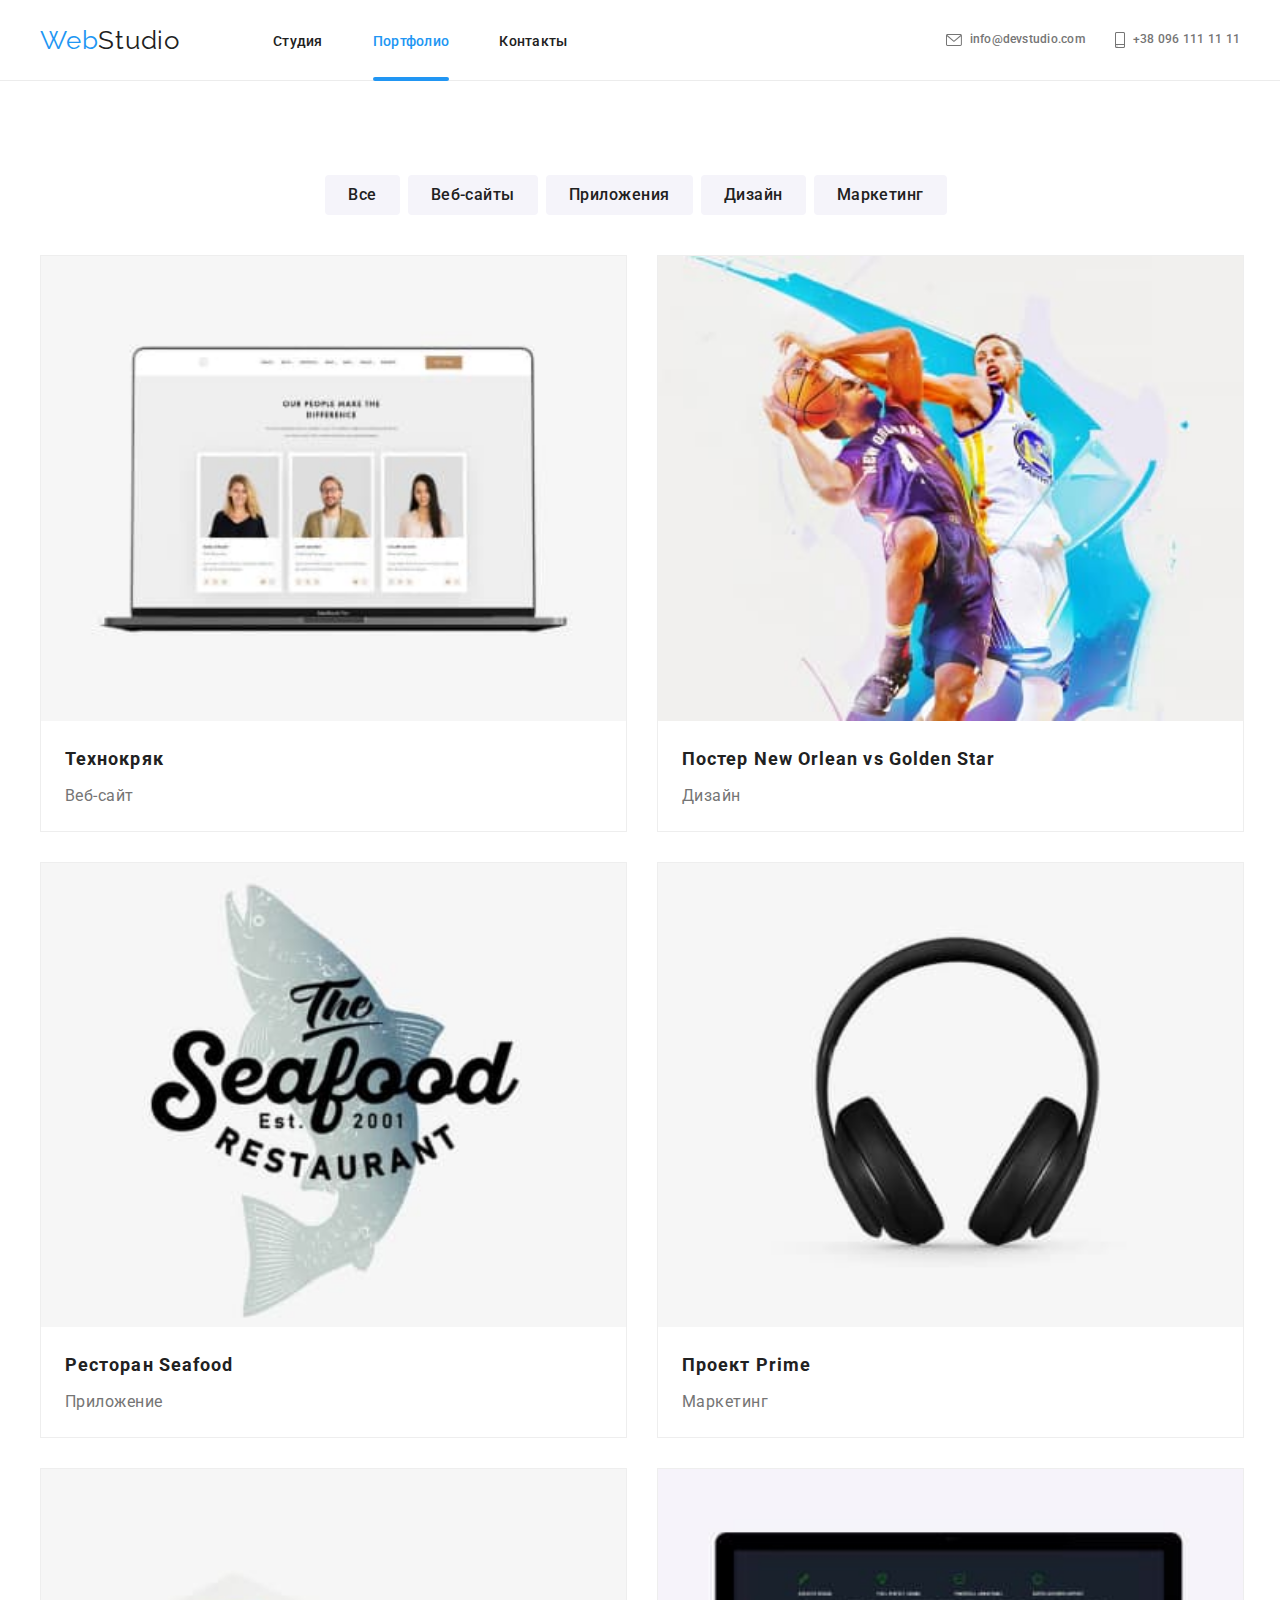
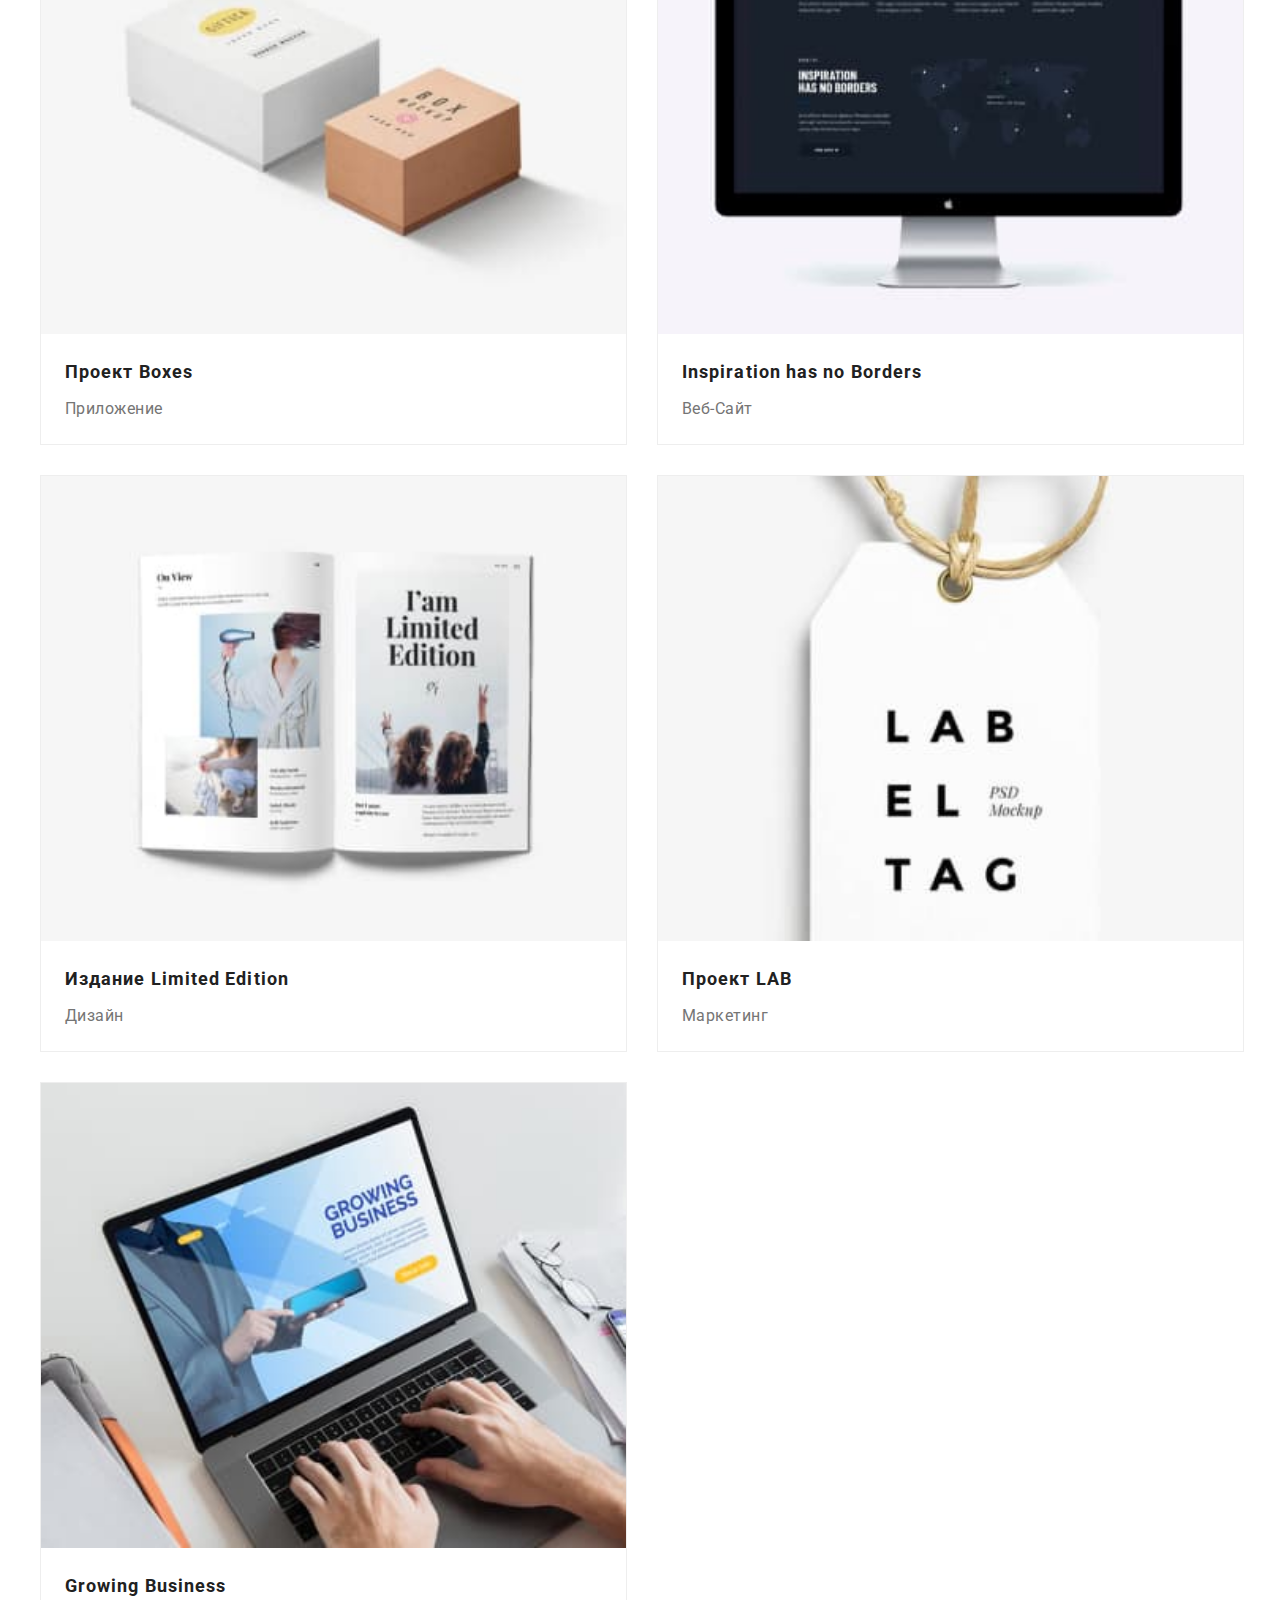
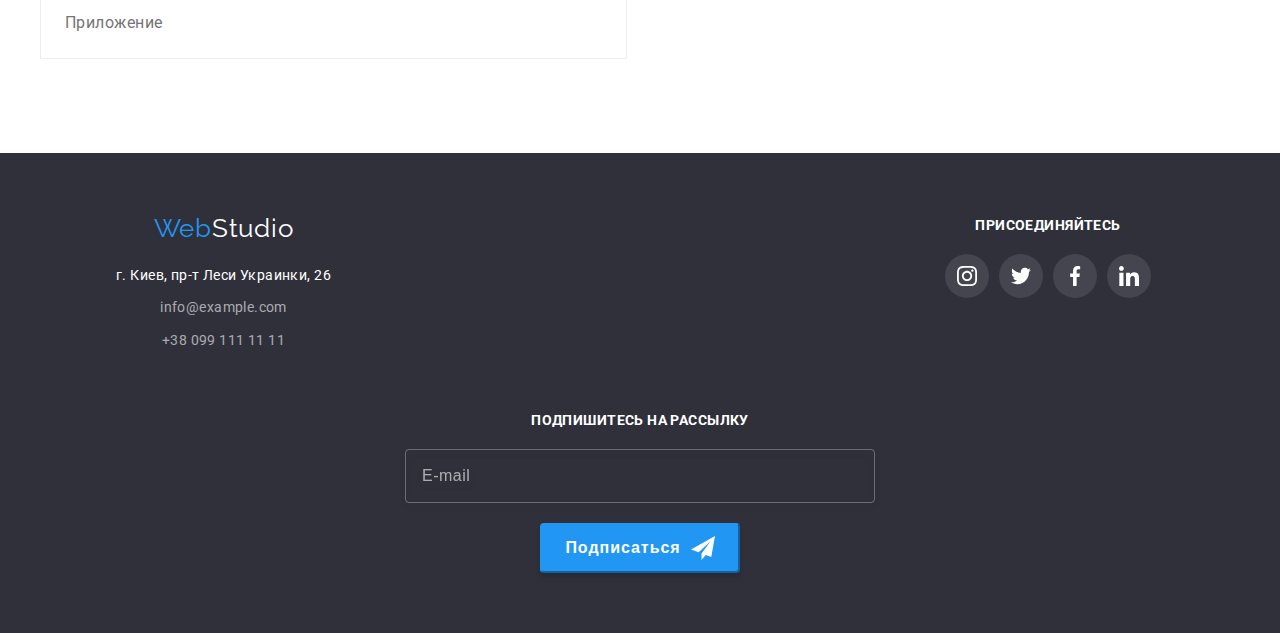
==== commit 3cdac774: "HW8" ====
--- a/portfolio.html
+++ b/portfolio.html
@@ -127,7 +127,7 @@
               </li>
             </ul>
           </div>
-          <!-- ФИЛЬТР СВЯЗАННЫЙ С RADIO BUTTONS -->
+          <!-- ФИЛЬТР КАРТОЧЕК СВЯЗАННЫЙ С RADIO BUTTONS -->
           <ul class="radio-filter-list">
             <li class="radio-filter-item item">
               <a href="#">
--- a/css/main.min.css
+++ b/css/main.min.css
@@ -1,2 +1,2 @@
-html{-webkit-box-sizing:border-box;box-sizing:border-box;height:100%}body{background-color:#fff;font-family:roboto,sans-serif;color:#212121;margin:0 auto;height:100%}a{text-decoration:none}h1,h2,h3,h4,h5,h6,p,ul{-webkit-padding-start:0;padding-inline-start:0}ul{margin-top:0;margin-bottom:0;list-style:none}.section{padding-top:60px;padding-bottom:60px}@media screen and (min-width: 1200px){.section{padding-bottom:94px;padding-top:94px}}.container{padding-left:15px;padding-right:15px;margin:0 auto}@media screen and (min-width: 480px){.container{max-width:480px}}@media screen and (min-width: 768px){.container{max-width:768px}}@media screen and (min-width: 1200px){.container{max-width:1200px;background-color:green}}.logo{font-family:Raleway;font-size:26px;line-height:1.19;letter-spacing:0.03em;color:#2196f3}.logo__second-color-header{color:#212121}.logo__second-color-footer{color:#fff}.menu-button{background-color:transparent;z-index:9;margin:0;padding:0;border:none}@media screen and (min-width: 768px){.menu-button{display:none}}.menu-button:hover,.menu-button:focus{fill:#2196f3}.menu-button .icon-menu-close{display:none}.menu-button.is-open .icon-menu-close{display:block}.menu-button.is-open .icon-menu{display:none}.mobile-menu-social{display:-webkit-box;display:-webkit-flex;display:-ms-flexbox;display:flex;-webkit-flex-wrap:wrap;-ms-flex-wrap:wrap;flex-wrap:wrap;margin-top:64px}@media screen and (min-width: 768px){.mobile-menu-social{display:none}}.mobile-menu-social a{font-weight:500;font-size:18px;line-height:1.22;letter-spacing:0.02em;color:#2196f3}.mobile-menu-social li{border-right:1px solid rgba(33,33,33,0.2);padding-right:10px;padding-left:10px}.mobile-menu-social li:last-child{border-right:none}.mobile-menu-social li:first-child{padding-left:0}.mobile-menu-social li:last-child{padding-right:0px}@media screen and (max-width: 767px){.header-mobile-box{position:absolute;z-index:8}}@media screen and (max-width: 767px){.header-contact__link.phone-number{font-size:34px;line-height:1.17;color:#2196f3}}@media screen and (max-width: 767px){.header-contact__item.phone-number{margin-bottom:32px;-webkit-flex-wrap:wrap;-ms-flex-wrap:wrap;flex-wrap:wrap}}@media screen and (max-width: 767px){.header-logo-box{display:-webkit-box;display:-webkit-flex;display:-ms-flexbox;display:flex;-webkit-box-pack:justify;-webkit-justify-content:space-between;-ms-flex-pack:justify;justify-content:space-between;-webkit-box-align:center;-webkit-align-items:center;-ms-flex-align:center;align-items:center;min-height:60px}}@media screen and (min-width: 768px){.header-logo-box{-webkit-box-flex:1;-webkit-flex-grow:1;-ms-flex-positive:1;flex-grow:1}}@media screen and (max-width: 767px){.menu-container{display:none;-webkit-box-orient:vertical;-webkit-box-direction:normal;-webkit-flex-direction:column;-ms-flex-direction:column;flex-direction:column;-webkit-box-pack:justify;-webkit-justify-content:space-between;-ms-flex-pack:justify;justify-content:space-between;height:100vh;width:100%;padding-top:48px;padding-left:40px;padding-bottom:48px;top:0;left:0;background-color:#fff}.menu-container.is-open{display:-webkit-box;display:-webkit-flex;display:-ms-flexbox;display:flex}}@media screen and (min-width: 768px){.menu-container{display:-webkit-box;display:-webkit-flex;display:-ms-flexbox;display:flex;-webkit-box-flex:1;-webkit-flex-grow:1;-ms-flex-positive:1;flex-grow:1;-webkit-box-pack:justify;-webkit-justify-content:space-between;-ms-flex-pack:justify;justify-content:space-between;-webkit-box-align:center;-webkit-align-items:center;-ms-flex-align:center;align-items:center}}.page-header{border-bottom:1px solid #ececec}@media screen and (max-width: 767px){.page-header__box{position:relative}}@media screen and (min-width: 768px){.page-header{height:80px;display:-webkit-box;display:-webkit-flex;display:-ms-flexbox;display:flex}.page-header__box{display:-webkit-box;display:-webkit-flex;display:-ms-flexbox;display:flex;-webkit-box-pack:justify;-webkit-justify-content:space-between;-ms-flex-pack:justify;justify-content:space-between;-webkit-box-align:center;-webkit-align-items:center;-ms-flex-align:center;align-items:center;-webkit-box-flex:1;-webkit-flex-grow:1;-ms-flex-positive:1;flex-grow:1}}.site-nav__link.current{position:relative;color:#2196f3}@media screen and (max-width: 767px){.site-nav__item{margin-bottom:32px}.site-nav__link{font-weight:500;font-size:40px;line-height:1.17;letter-spacing:0.02em;color:#212121}}@media screen and (min-width: 768px){.site-nav{display:-webkit-box;display:-webkit-flex;display:-ms-flexbox;display:flex;-webkit-box-orient:horizontal;-webkit-box-direction:normal;-webkit-flex-direction:row;-ms-flex-direction:row;flex-direction:row}.site-nav__link{font-weight:500;font-size:14px;line-height:1.14;letter-spacing:0.02em;color:#212121;-webkit-transition:250ms cubic-bezier(0.4, 0, 0.2, 1);-o-transition:250ms cubic-bezier(0.4, 0, 0.2, 1);transition:250ms cubic-bezier(0.4, 0, 0.2, 1);padding-top:32px;padding-bottom:32px}.site-nav__item:not(:last-child){margin-right:50px}.site-nav__link.current::before{bottom:0;position:absolute;display:inline-block;content:"";width:100%;height:4px;background-color:#2196f3;-webkit-border-radius:2px;border-radius:2px}.site-nav__link:focus,.site-nav__link:hover{color:#2196f3}}@media screen and (max-width: 767px){.header-contact{display:-webkit-box;display:-webkit-flex;display:-ms-flexbox;display:flex;-webkit-box-orient:vertical;-webkit-box-direction:reverse;-webkit-flex-direction:column-reverse;-ms-flex-direction:column-reverse;flex-direction:column-reverse;-webkit-box-align:start;-webkit-align-items:flex-start;-ms-flex-align:start;align-items:flex-start}.header-contact svg{display:none}.header-contact__link{font-weight:500;letter-spacing:0.02em;font-size:24px;line-height:28px;color:#757575}}@media screen and (min-width: 768px){.header-contact__link{font-weight:500;font-size:12px;line-height:1.16;letter-spacing:0.02em;color:#757575;display:-webkit-inline-box;display:-webkit-inline-flex;display:-ms-inline-flexbox;display:inline-flex;-webkit-box-align:center;-webkit-align-items:center;-ms-flex-align:center;align-items:center;-webkit-transition:250ms cubic-bezier(0.4, 0, 0.2, 1);-o-transition:250ms cubic-bezier(0.4, 0, 0.2, 1);transition:250ms cubic-bezier(0.4, 0, 0.2, 1)}.header-contact__link:focus,.header-contact__link:hover{color:#2196f3}.header-contact__item:not(:last-child){margin-bottom:10px}.header-contact__icon{fill:currentColor;margin-right:8px}}.page-footer{background-color:#2f303a;padding-top:60px;padding-bottom:60px}.page-footer__container{text-align:center}@media screen and (min-width: 1200px){.page-footer__container{display:-webkit-box;display:-webkit-flex;display:-ms-flexbox;display:flex;-webkit-box-align:start;-webkit-align-items:flex-start;-ms-flex-align:start;align-items:flex-start}}.page-footer__address-box{margin-top:20px}.footer-list__item{font-family:roboto,sans-serif;font-style:normal;font-weight:400;font-size:14px;line-height:1.71;letter-spacing:0.03em}.footer-list__item:not(:last-child){margin-bottom:8px}@media screen and (min-width: 1200px){.footer-list__item:not(:last-child){margin-bottom:9px}}.footer-list__map{color:#ffffff}.footer-list__mail,.footer-list__phone{color:rgba(255,255,255,0.6)}.connecting-box{margin-top:60px;display:-webkit-box;display:-webkit-flex;display:-ms-flexbox;display:flex;-webkit-box-orient:vertical;-webkit-box-direction:normal;-webkit-flex-direction:column;-ms-flex-direction:column;flex-direction:column;-webkit-box-align:center;-webkit-align-items:center;-ms-flex-align:center;align-items:center}.connecting-box__title{margin-top:0;margin-bottom:0;font-weight:700;font-size:14px;line-height:1.14;letter-spacing:0.03em;text-transform:uppercase;color:#ffffff}.connecting-box__list{list-style:none;display:-webkit-box;display:-webkit-flex;display:-ms-flexbox;display:flex;margin-top:20px}.connecting-box__list li:not(:last-child){margin-right:10px}.connecting-item__link{display:-webkit-box;display:-webkit-flex;display:-ms-flexbox;display:flex;-webkit-box-align:center;-webkit-align-items:center;-ms-flex-align:center;align-items:center;-webkit-box-pack:center;-webkit-justify-content:center;-ms-flex-pack:center;justify-content:center;width:44px;height:44px;background:rgba(255,255,255,0.1);-webkit-border-radius:50%;border-radius:50%;-webkit-transition:250ms cubic-bezier(0.4, 0, 0.2, 1);-o-transition:250ms cubic-bezier(0.4, 0, 0.2, 1);transition:250ms cubic-bezier(0.4, 0, 0.2, 1)}.connecting-item__link:hover,.connecting-item__link:focus{background-color:#2196f3;fill:#ffffff}.connecting-item__icon{fill:#ffffff}.subscribe-box{margin-top:60px;display:-webkit-inline-box;display:-webkit-inline-flex;display:-ms-inline-flexbox;display:inline-flex;-webkit-box-orient:vertical;-webkit-box-direction:normal;-webkit-flex-direction:column;-ms-flex-direction:column;flex-direction:column;width:100%}.subscribe-box__button{width:200px;height:50px;margin-top:20px;background:#2196f3;-webkit-box-shadow:0px 4px 4px rgba(0,0,0,0.15);box-shadow:0px 4px 4px rgba(0,0,0,0.15);-webkit-border-radius:4px;border-radius:4px;border-color:#2196f3;font-weight:700;font-size:16px;line-height:1.87;display:-webkit-inline-box;display:-webkit-inline-flex;display:-ms-inline-flexbox;display:inline-flex;-webkit-box-align:center;-webkit-align-items:center;-ms-flex-align:center;align-items:center;text-align:center;-webkit-box-pack:center;-webkit-justify-content:center;-ms-flex-pack:center;justify-content:center;letter-spacing:0.06em;color:#ffffff;cursor:pointer}.subscribe-box__button-ico{margin-left:10px;fill:#ffffff}.subscribe-box input::-webkit-input-placeholder{font-size:16px;line-height:1.25;letter-spacing:0.03em;color:rgba(255,255,255,0.6);-webkit-transition:250ms cubic-bezier(0.4, 0, 0.2, 1);-o-transition:250ms cubic-bezier(0.4, 0, 0.2, 1);transition:250ms cubic-bezier(0.4, 0, 0.2, 1)}.subscribe-box input:-ms-input-placeholder{font-size:16px;line-height:1.25;letter-spacing:0.03em;color:rgba(255,255,255,0.6);-webkit-transition:250ms cubic-bezier(0.4, 0, 0.2, 1);-o-transition:250ms cubic-bezier(0.4, 0, 0.2, 1);transition:250ms cubic-bezier(0.4, 0, 0.2, 1)}.subscribe-box input::-ms-input-placeholder{font-size:16px;line-height:1.25;letter-spacing:0.03em;color:rgba(255,255,255,0.6);-webkit-transition:250ms cubic-bezier(0.4, 0, 0.2, 1);-o-transition:250ms cubic-bezier(0.4, 0, 0.2, 1);transition:250ms cubic-bezier(0.4, 0, 0.2, 1)}.subscribe-box input::placeholder{font-size:16px;line-height:1.25;letter-spacing:0.03em;color:rgba(255,255,255,0.6);-webkit-transition:250ms cubic-bezier(0.4, 0, 0.2, 1);-o-transition:250ms cubic-bezier(0.4, 0, 0.2, 1);transition:250ms cubic-bezier(0.4, 0, 0.2, 1)}.subscribe-box input{height:50px;margin-top:20px;padding-left:16px;width:100%;background-color:transparent;outline:none;-webkit-border-radius:4px;border-radius:4px;border:1px solid rgba(255,255,255,0.3);-webkit-filter:drop-shadow(0px 4px 4px rgba(0,0,0,0.15));filter:drop-shadow(0px 4px 4px rgba(0,0,0,0.15));-webkit-transition:250ms cubic-bezier(0.4, 0, 0.2, 1);-o-transition:250ms cubic-bezier(0.4, 0, 0.2, 1);transition:250ms cubic-bezier(0.4, 0, 0.2, 1)}.subscribe-box input:focus,.subscribe-box input:hover{border:1px solid #2196f3;color:#fff}.subscribe-box__title{margin-top:0;margin-bottom:0;font-weight:700;font-size:14px;line-height:1.14;letter-spacing:0.03em;text-transform:uppercase;color:#ffffff}.hero{background-color:#c4c4c4;background-image:-webkit-gradient(linear, left top, left bottom, from(rgba(47,48,58,0.4)), to(rgba(47,48,58,0.4))),url("../images/hero-image.jpg");background-image:-webkit-linear-gradient(rgba(47,48,58,0.4), rgba(47,48,58,0.4)),url("../images/hero-image.jpg");background-image:-o-linear-gradient(rgba(47,48,58,0.4), rgba(47,48,58,0.4)),url("../images/hero-image.jpg");background-image:linear-gradient(rgba(47,48,58,0.4), rgba(47,48,58,0.4)),url("../images/hero-image.jpg");background-repeat:no-repeat;background-position:center;text-align:center;padding-top:118px;padding-bottom:118px}@media screen and (min-width: 1200px){.hero{padding-top:200px;padding-bottom:200px}}.hero__title{font-weight:900;font-size:44px;line-height:1.36;letter-spacing:0.06em;text-transform:uppercase;color:#ffffff;margin-top:0;margin-bottom:30px}@media screen and (max-width: 767px){.hero__title{font-size:26px;line-height:1.62}}.hero__button{display:inline-block;padding:10px 32px;background-color:#2196f3;color:#ffffff;border:1px solid transparent;-webkit-border-radius:4px;border-radius:4px;font-weight:700;font-size:16px;line-height:1.87;letter-spacing:0.06em;cursor:pointer}.studio-list{display:-webkit-box;display:-webkit-flex;display:-ms-flexbox;display:flex;-webkit-flex-wrap:wrap;-ms-flex-wrap:wrap;flex-wrap:wrap;-webkit-box-pack:justify;-webkit-justify-content:space-between;-ms-flex-pack:justify;justify-content:space-between}@media screen and (min-width: 1200px){.studio-list{-webkit-flex-wrap:nowrap;-ms-flex-wrap:nowrap;flex-wrap:nowrap}}.studio-item{width:100%}.studio-item__thumb{display:-webkit-box;display:-webkit-flex;display:-ms-flexbox;display:flex;-webkit-box-pack:center;-webkit-justify-content:center;-ms-flex-pack:center;justify-content:center;-webkit-box-align:center;-webkit-align-items:center;-ms-flex-align:center;align-items:center;height:120px;-webkit-border-radius:4px;border-radius:4px;margin-bottom:30px;background:#f5f4fa}.studio-item__icon{width:70px;height:70px}.studio-item__title{font-weight:700;font-size:14px;line-height:1.14;letter-spacing:0.03em;text-transform:uppercase;margin-bottom:10px;margin-top:0;text-align:center}.studio-item__text{color:#757575;font-size:14px;line-height:1.71;letter-spacing:0.03em}@media screen and (min-width: 1200px){.studio-item__text{width:270px}}.section-doing{margin-top:-94px}@media screen and (max-width: 767px){.section-doing{display:none}}.section-doing__main-title{text-align:center;font-weight:700;font-size:36px;line-height:1.16;letter-spacing:0.03em;margin-top:0;margin-bottom:50px}.section-doing__list{display:-webkit-box;display:-webkit-flex;display:-ms-flexbox;display:flex;-webkit-box-pack:justify;-webkit-justify-content:space-between;-ms-flex-pack:justify;justify-content:space-between}.doing-item__thumb{position:relative}.doing-item__thumb:before{display:inline-block;position:absolute;content:"";width:100%;height:70px;background:rgba(47,48,58,0.8);bottom:0}.doing-item__title-box{display:-webkit-box;display:-webkit-flex;display:-ms-flexbox;display:flex;-webkit-box-pack:center;-webkit-justify-content:center;-ms-flex-pack:center;justify-content:center;position:absolute;margin:27px 0;text-align:center;width:100%;bottom:0;left:50%;-webkit-transform:translate(-50%);-ms-transform:translate(-50%);transform:translate(-50%)}.doing-item__title{margin:0;font-weight:700;font-size:14px;line-height:1.14;letter-spacing:0.03em;color:#ffffff}.doing-item img{display:block}.section-team{background:#f5f4fa}.section-team__main-title{font-size:28px;line-height:1.17;font-weight:700;text-align:center;letter-spacing:0.03em;margin-top:0;margin-bottom:30px}@media screen and (min-width: 1200px){.section-team__main-title{font-size:36px;line-height:1.16;margin-top:0px;margin-bottom:50px}}@media screen and (min-width: 1200px){.section-team__list{display:-webkit-box;display:-webkit-flex;display:-ms-flexbox;display:flex;-webkit-box-pack:justify;-webkit-justify-content:space-between;-ms-flex-pack:justify;justify-content:space-between}}.section-team__item{width:100%;background:#fff;-webkit-box-shadow:0px 1px 3px rgba(0,0,0,0.12),0px 1px 1px rgba(0,0,0,0.14),0px 2px 1px rgba(0,0,0,0.2);box-shadow:0px 1px 3px rgba(0,0,0,0.12),0px 1px 1px rgba(0,0,0,0.14),0px 2px 1px rgba(0,0,0,0.2);-webkit-border-radius:0px 0px 4px 4px;border-radius:0px 0px 4px 4px}.section-team__item:not(:last-child){margin-bottom:30px}@media screen and (min-width: 1200px){.section-team__item{width:270px}}.section-team__photo{width:100%;display:block}@media screen and (min-width: 1200px){.section-team__photo{width:270px}}.team-box{padding-top:30px;padding-bottom:24px}.team-box__title{font-weight:500;font-size:16px;line-height:1.18;text-align:center;letter-spacing:0.03em;margin-top:0;margin-bottom:10px}.team-box__text{font-size:16px;line-height:1.18;text-align:center;letter-spacing:0.03em;color:#757575;margin-top:0;margin-bottom:0}.team-connect{list-style:none;display:-webkit-box;display:-webkit-flex;display:-ms-flexbox;display:flex;-webkit-box-orient:horizontal;-webkit-box-direction:normal;-webkit-flex-direction:row;-ms-flex-direction:row;flex-direction:row;-webkit-box-pack:center;-webkit-justify-content:center;-ms-flex-pack:center;justify-content:center;margin-top:16px;margin-left:32px;margin-right:32px}@media screen and (min-width: 1200px){.team-connect{-webkit-box-pack:justify;-webkit-justify-content:space-between;-ms-flex-pack:justify;justify-content:space-between}}.team-connect__box:not(:last-child){margin-right:10px}.team-connect__link{display:-webkit-box;display:-webkit-flex;display:-ms-flexbox;display:flex;-webkit-box-pack:center;-webkit-justify-content:center;-ms-flex-pack:center;justify-content:center;-webkit-box-align:center;-webkit-align-items:center;-ms-flex-align:center;align-items:center;width:44px;height:44px;fill:#afb1b8;-webkit-border-radius:50%;border-radius:50%;-webkit-transition:250ms cubic-bezier(0.4, 0, 0.2, 1);-o-transition:250ms cubic-bezier(0.4, 0, 0.2, 1);transition:250ms cubic-bezier(0.4, 0, 0.2, 1)}.team-connect__link:hover,.team-connect__link:focus{background-color:#2196f3;fill:#ffffff}.team-connect__icon{width:20px;height:20px}.clients-main-title{margin-top:0;margin-bottom:30px;font-size:28px;line-height:1.17;font-weight:700;text-align:center;letter-spacing:0.03em;color:#212121}@media screen and (min-width: 1200px){.clients-main-title{font-size:36px;line-height:1.16;margin-bottom:50px}}.clients-list{list-style:none;display:-webkit-box;display:-webkit-flex;display:-ms-flexbox;display:flex;-webkit-flex-wrap:wrap;-ms-flex-wrap:wrap;flex-wrap:wrap;-webkit-box-pack:justify;-webkit-justify-content:space-between;-ms-flex-pack:justify;justify-content:space-between}.clients-item{width:-webkit-calc((100% - 2 * 15px) / 2);width:calc((100% - 2 * 15px) / 2);border:1px solid #afb1b8;-webkit-border-radius:4px;border-radius:4px}.clients-item:not(:nth-last-child(-n+2)){margin-bottom:30px}.clients-item__link{display:-webkit-box;display:-webkit-flex;display:-ms-flexbox;display:flex;-webkit-box-pack:center;-webkit-justify-content:center;-ms-flex-pack:center;justify-content:center;-webkit-box-align:center;-webkit-align-items:center;-ms-flex-align:center;align-items:center;width:100%;height:100%;fill:#afb1b8;-webkit-transition:250ms cubic-bezier(0.4, 0, 0.2, 1);-o-transition:250ms cubic-bezier(0.4, 0, 0.2, 1);transition:250ms cubic-bezier(0.4, 0, 0.2, 1)}.clients-item:hover,.clients-item:focus{border-color:#2196f3}.clients-item__link:hover,.clients-item__link:focus{border-color:#2196f3;fill:#2196f3}.clients-item__icon{width:106px;height:60px}.backdrop{position:fixed;top:0;left:0;z-index:100;padding:93px 15px;width:100%;height:100%;background-color:rgba(0,0,0,0.2);-webkit-transition:250ms cubic-bezier(0.4, 0, 0.2, 1);-o-transition:250ms cubic-bezier(0.4, 0, 0.2, 1);transition:250ms cubic-bezier(0.4, 0, 0.2, 1);overflow-y:scroll}.backdrop.is-hidden{opacity:0;pointer-events:none;-webkit-transition:250ms cubic-bezier(0.4, 0, 0.2, 1);-o-transition:250ms cubic-bezier(0.4, 0, 0.2, 1);transition:250ms cubic-bezier(0.4, 0, 0.2, 1)}.modal{position:relative;-webkit-border-radius:4px;border-radius:4px;background-color:#ffffff;-webkit-box-shadow:0px 1px 3px rgba(0,0,0,0.12),0px 1px 1px rgba(0,0,0,0.14),0px 2px 1px rgba(0,0,0,0.2);box-shadow:0px 1px 3px rgba(0,0,0,0.12),0px 1px 1px rgba(0,0,0,0.14),0px 2px 1px rgba(0,0,0,0.2)}.modal__form{padding-left:40px;padding-right:40px;padding-bottom:50px}.modal__title-box{padding-left:40px;padding-right:40px;padding-bottom:12px;padding-top:40px}.modal__title{font-weight:700;font-size:20px;line-height:1.15;text-align:center;letter-spacing:0.03em;color:#212121}.modal__close-button{padding:0;position:absolute;right:8px;top:8px;width:30px;height:30px;background:#ffffff;border:1px solid rgba(0,0,0,0.1);-webkit-border-radius:50%;border-radius:50%;cursor:pointer}.modal__close-icon{fill:#000000;-webkit-transition:250ms cubic-bezier(0.4, 0, 0.2, 1);-o-transition:250ms cubic-bezier(0.4, 0, 0.2, 1);transition:250ms cubic-bezier(0.4, 0, 0.2, 1);position:absolute;top:50%;left:50%;-webkit-transform:translate(-50%, -50%);-ms-transform:translate(-50%, -50%);transform:translate(-50%, -50%)}.modal__close-button:hover .modal__close-icon{fill:#2196f3}.modal__close-button:focus .modal__close-icon{fill:#2196f3}.form-box{display:block;position:relative;margin-bottom:10px;font-size:12px;line-height:1.16;letter-spacing:0.01em;color:#757575;text-align:start}.form-box__input{vertical-align:middle;width:100%;height:40px;padding-left:42px;padding-right:10px;margin-top:4px;outline:none;border:1px solid rgba(33,33,33,0.2);-webkit-border-radius:4px;border-radius:4px;-webkit-transition:250ms cubic-bezier(0.4, 0, 0.2, 1);-o-transition:250ms cubic-bezier(0.4, 0, 0.2, 1);transition:250ms cubic-bezier(0.4, 0, 0.2, 1)}.form-box__input:hover,.form-box__input:focus{border-color:#2196f3}.form-box__icon{display:block;position:absolute;top:50%;left:12px;width:18px;height:18px;-webkit-transition:250ms cubic-bezier(0.4, 0, 0.2, 1);-o-transition:250ms cubic-bezier(0.4, 0, 0.2, 1);transition:250ms cubic-bezier(0.4, 0, 0.2, 1)}.form-box__input:hover+.form-box__icon,.form-box__input:focus+.form-box__icon{fill:#2196f3}.form-box__input.comment{padding-top:12px;padding-left:16px;resize:none;height:120px}.form-box__input::-webkit-input-placeholder{font-size:14px;line-height:16px;letter-spacing:0.01em;color:rgba(117,117,117,0.5)}.form-box__input:-ms-input-placeholder{font-size:14px;line-height:16px;letter-spacing:0.01em;color:rgba(117,117,117,0.5)}.form-box__input::-ms-input-placeholder{font-size:14px;line-height:16px;letter-spacing:0.01em;color:rgba(117,117,117,0.5)}.form-box__input::placeholder{font-size:14px;line-height:16px;letter-spacing:0.01em;color:rgba(117,117,117,0.5)}.policy-label{display:-webkit-box;display:-webkit-flex;display:-ms-flexbox;display:flex;-webkit-box-align:center;-webkit-align-items:center;-ms-flex-align:center;align-items:center;margin-top:25px;font-size:12px;line-height:14px;letter-spacing:0.03em;color:#757575;cursor:pointer}.policy-label a{color:#2196f3;text-decoration:underline}.policy-label::before{display:block;content:"";width:16px;height:15px;border:2px solid #212121;-webkit-border-radius:2px;border-radius:2px;margin-right:7px;margin-left:13px;-webkit-transition:250ms cubic-bezier(0.4, 0, 0.2, 1);-o-transition:250ms cubic-bezier(0.4, 0, 0.2, 1);transition:250ms cubic-bezier(0.4, 0, 0.2, 1)}.policy-checkbox{position:absolute;width:0px;height:0px;margin:0px;border:0px;padding:0px;clip:react(0 0 0 0);overflow:hidden}.policy-checkbox:hover+.policy-label::before,.policy-checkbox:focus+.policy-label::before{border:2px solid #2196f3}.policy-checkbox:checked+.policy-label::before{background-color:#2196f3;background-image:url(../images/icon-check.svg);background-repeat:no-repeat;background-position:center;-webkit-background-size:cover;background-size:cover;border:transparent}.modal-button-submit{margin-top:30px;border:#2196f3;width:200px;height:50px;left:700px;top:712px;background:#2196f3;-webkit-box-shadow:0px 4px 4px rgba(0,0,0,0.15);box-shadow:0px 4px 4px rgba(0,0,0,0.15);-webkit-border-radius:4px;border-radius:4px;font-weight:700;font-size:16px;line-height:1.87;letter-spacing:0.06em;color:#ffffff;cursor:pointer}.radio-buttons-list{display:-webkit-box;display:-webkit-flex;display:-ms-flexbox;display:flex;-webkit-flex-wrap:wrap;-ms-flex-wrap:wrap;flex-wrap:wrap;-webkit-box-align:start;-webkit-align-items:flex-start;-ms-flex-align:start;align-items:flex-start;margin-bottom:-12px}.radio-buttons-list__item{margin-right:8px}.radio-buttons-box{margin-bottom:40px}.radio-butons-list__item{margin-right:8px;margin-bottom:12px}.radio-button{background-color:#f5f4fa;padding:6px 22px;border:1px solid transparent;-webkit-border-radius:4px;border-radius:4px;font-family:roboto,sans-serif;color:#212121;font-weight:500;font-size:16px;line-height:1.62;text-align:center;letter-spacing:0.03em;cursor:pointer;-webkit-transition:250ms cubic-bezier(0.4, 0, 0.2, 1);-o-transition:250ms cubic-bezier(0.4, 0, 0.2, 1);transition:250ms cubic-bezier(0.4, 0, 0.2, 1)}.radio-button:hover,.radio-button:focus{background-color:#2196f3;color:#fff;-webkit-box-shadow:0px 3px 1px rgba(0,0,0,0.1),0px 1px 2px rgba(0,0,0,0.08),0px 2px 2px rgba(0,0,0,0.12);box-shadow:0px 3px 1px rgba(0,0,0,0.1),0px 1px 2px rgba(0,0,0,0.08),0px 2px 2px rgba(0,0,0,0.12)}.radio-filter-item{margin-bottom:30px;width:100%;border:1px solid #eeeeee;-webkit-transition:250ms cubic-bezier(0.4, 0, 0.2, 1);-o-transition:250ms cubic-bezier(0.4, 0, 0.2, 1);transition:250ms cubic-bezier(0.4, 0, 0.2, 1)}.radio-filter-item:nth-child(3n){margin-right:0px}.radio-filter-item:hover,.radio-filter-item:focus{-webkit-box-shadow:0px 1px 1px rgba(0,0,0,0.12),0px 4px 4px rgba(0,0,0,0.06),1px 4px 6px rgba(0,0,0,0.16);box-shadow:0px 1px 1px rgba(0,0,0,0.12),0px 4px 4px rgba(0,0,0,0.06),1px 4px 6px rgba(0,0,0,0.16)}.radio-filter-item:hover .radio-filter-thumb:before{-webkit-transform:translateY(0);-ms-transform:translateY(0);transform:translateY(0)}.radio-filter-item:hover .radio-filter-thumb__hover-box{-webkit-transform:translateY(0);-ms-transform:translateY(0);transform:translateY(0)}.radio-filter-item img{width:100%}.radio-filter-thumb{position:relative;overflow:hidden}.radio-filter-thumb .radio-filter-thumb:before{display:inline-block;position:absolute;content:"";width:100%;height:100%;background-color:rgba(33,150,243,0.1);bottom:0;-webkit-transform:translateY(100%);-ms-transform:translateY(100%);transform:translateY(100%)}.radio-filter-thumb__hover-box{display:inline-block;position:absolute;content:"";width:100%;height:100%;background:rgba(33,150,243,0.9);bottom:0;-webkit-transform:translateY(101%);-ms-transform:translateY(101%);transform:translateY(101%);display:-webkit-box;display:-webkit-flex;display:-ms-flexbox;display:flex;-webkit-box-pack:center;-webkit-justify-content:center;-ms-flex-pack:center;justify-content:center;position:absolute;width:100%;top:0;-webkit-transition:-webkit-transform 250ms cubic-bezier(0.4, 0, 0.2, 1);transition:-webkit-transform 250ms cubic-bezier(0.4, 0, 0.2, 1);-o-transition:transform 250ms cubic-bezier(0.4, 0, 0.2, 1);transition:transform 250ms cubic-bezier(0.4, 0, 0.2, 1);transition:transform 250ms cubic-bezier(0.4, 0, 0.2, 1), -webkit-transform 250ms cubic-bezier(0.4, 0, 0.2, 1)}.radio-filter-thumb__text{margin:63px 24px 0 24px;font-size:18px;line-height:1.56;letter-spacing:0.03em;color:#ffffff}.radio-filter-thumb__image{display:block}.radio-filter-box{padding:20px 24px}.radio-filter-box__title{margin-bottom:4px;margin-top:0px;font-family:roboto,sans-serif;font-style:normal;font-weight:700;font-size:18px;line-height:2;letter-spacing:0.06em;color:#212121}.radio-filter-box__subtitle{margin-bottom:0;margin-top:0;font-family:roboto,sans-serif;font-style:normal;font-weight:400;font-size:16px;line-height:1.87;letter-spacing:0.03em;color:#757575}
+html{-webkit-box-sizing:border-box;box-sizing:border-box;height:100%}body{background-color:#fff;font-family:roboto,sans-serif;color:#212121;margin:0 auto;height:100%}a{text-decoration:none}h1,h2,h3,h4,h5,h6,p,ul{-webkit-padding-start:0;padding-inline-start:0}ul{margin-top:0;margin-bottom:0;list-style:none}.section{padding-top:60px;padding-bottom:60px}@media screen and (min-width: 1200px){.section{padding-bottom:94px;padding-top:94px}}.container{padding-left:15px;padding-right:15px;margin:0 auto}@media screen and (min-width: 480px){.container{max-width:480px}}@media screen and (min-width: 768px){.container{max-width:768px}}@media screen and (min-width: 1200px){.container{max-width:1200px}}.logo{font-family:Raleway;font-size:26px;line-height:1.19;letter-spacing:0.03em;color:#2196f3}.logo__second-color-header{color:#212121}.logo__second-color-footer{color:#fff}.menu-button{background-color:transparent;z-index:9;margin:0;padding:0;border:none}@media screen and (min-width: 768px){.menu-button{display:none}}.menu-button:hover,.menu-button:focus{fill:#2196f3}.menu-button .icon-menu-close{display:none}.menu-button.is-open .icon-menu-close{display:block}.menu-button.is-open .icon-menu{display:none}.mobile-menu-social{display:-webkit-box;display:-webkit-flex;display:-ms-flexbox;display:flex;-webkit-flex-wrap:wrap;-ms-flex-wrap:wrap;flex-wrap:wrap;margin-top:64px}@media screen and (min-width: 768px){.mobile-menu-social{display:none}}.mobile-menu-social a{font-weight:500;font-size:18px;line-height:1.22;letter-spacing:0.02em;color:#2196f3}.mobile-menu-social li{border-right:1px solid rgba(33,33,33,0.2);padding-right:10px;padding-left:10px}.mobile-menu-social li:last-child{border-right:none}.mobile-menu-social li:first-child{padding-left:0}.mobile-menu-social li:last-child{padding-right:0px}@media screen and (max-width: 767px){.header-mobile-box{position:absolute;z-index:8}}@media screen and (max-width: 767px){.header-contact__link.phone-number{font-size:34px;line-height:1.17;color:#2196f3}}@media screen and (max-width: 767px){.header-contact__item.phone-number{margin-bottom:32px;-webkit-flex-wrap:wrap;-ms-flex-wrap:wrap;flex-wrap:wrap}}@media screen and (max-width: 767px){.header-logo-box{display:-webkit-box;display:-webkit-flex;display:-ms-flexbox;display:flex;-webkit-box-pack:justify;-webkit-justify-content:space-between;-ms-flex-pack:justify;justify-content:space-between;-webkit-box-align:center;-webkit-align-items:center;-ms-flex-align:center;align-items:center;min-height:60px}}@media screen and (min-width: 768px) and (max-width: 1199px){.header-logo-box{-webkit-box-flex:1;-webkit-flex-grow:1;-ms-flex-positive:1;flex-grow:1}}@media screen and (max-width: 767px){.menu-container{display:none;-webkit-box-orient:vertical;-webkit-box-direction:normal;-webkit-flex-direction:column;-ms-flex-direction:column;flex-direction:column;-webkit-box-pack:justify;-webkit-justify-content:space-between;-ms-flex-pack:justify;justify-content:space-between;height:100vh;width:100%;padding-top:48px;padding-left:40px;padding-bottom:48px;top:0;left:0;background-color:#fff}.menu-container.is-open{display:-webkit-box;display:-webkit-flex;display:-ms-flexbox;display:flex}}@media screen and (min-width: 768px){.menu-container{display:-webkit-box;display:-webkit-flex;display:-ms-flexbox;display:flex;-webkit-box-flex:1;-webkit-flex-grow:1;-ms-flex-positive:1;flex-grow:1;-webkit-box-pack:justify;-webkit-justify-content:space-between;-ms-flex-pack:justify;justify-content:space-between;-webkit-box-align:center;-webkit-align-items:center;-ms-flex-align:center;align-items:center}}.page-header{border-bottom:1px solid #ececec}@media screen and (max-width: 767px){.page-header__box{position:relative}}@media screen and (min-width: 768px){.page-header{height:80px;display:-webkit-box;display:-webkit-flex;display:-ms-flexbox;display:flex}.page-header__box{display:-webkit-box;display:-webkit-flex;display:-ms-flexbox;display:flex;-webkit-box-pack:justify;-webkit-justify-content:space-between;-ms-flex-pack:justify;justify-content:space-between;-webkit-box-align:center;-webkit-align-items:center;-ms-flex-align:center;align-items:center;-webkit-box-flex:1;-webkit-flex-grow:1;-ms-flex-positive:1;flex-grow:1}}.site-nav__link.current{position:relative;color:#2196f3}@media screen and (max-width: 767px){.site-nav__item{margin-bottom:32px}.site-nav__link{font-weight:500;font-size:40px;line-height:1.17;letter-spacing:0.02em;color:#212121}}@media screen and (min-width: 768px){.site-nav{display:-webkit-box;display:-webkit-flex;display:-ms-flexbox;display:flex;-webkit-box-orient:horizontal;-webkit-box-direction:normal;-webkit-flex-direction:row;-ms-flex-direction:row;flex-direction:row}.site-nav__link{font-weight:500;font-size:14px;line-height:1.14;letter-spacing:0.02em;color:#212121;-webkit-transition:250ms cubic-bezier(0.4, 0, 0.2, 1);-o-transition:250ms cubic-bezier(0.4, 0, 0.2, 1);transition:250ms cubic-bezier(0.4, 0, 0.2, 1);padding-top:32px;padding-bottom:32px}.site-nav__item:not(:last-child){margin-right:50px}.site-nav__link.current::before{bottom:0;position:absolute;display:inline-block;content:"";width:100%;height:4px;background-color:#2196f3;-webkit-border-radius:2px;border-radius:2px}.site-nav__link:focus,.site-nav__link:hover{color:#2196f3}}@media screen and (min-width: 1200px){.site-nav{margin-left:93px}}@media screen and (max-width: 767px){.header-contact{display:-webkit-box;display:-webkit-flex;display:-ms-flexbox;display:flex;-webkit-box-orient:vertical;-webkit-box-direction:reverse;-webkit-flex-direction:column-reverse;-ms-flex-direction:column-reverse;flex-direction:column-reverse;-webkit-box-align:start;-webkit-align-items:flex-start;-ms-flex-align:start;align-items:flex-start}.header-contact svg{display:none}.header-contact__link{font-weight:500;letter-spacing:0.02em;font-size:24px;line-height:28px;color:#757575}}@media screen and (min-width: 768px){.header-contact__link{font-weight:500;font-size:12px;line-height:1.16;letter-spacing:0.02em;color:#757575;display:-webkit-inline-box;display:-webkit-inline-flex;display:-ms-inline-flexbox;display:inline-flex;-webkit-box-align:center;-webkit-align-items:center;-ms-flex-align:center;align-items:center;-webkit-transition:250ms cubic-bezier(0.4, 0, 0.2, 1);-o-transition:250ms cubic-bezier(0.4, 0, 0.2, 1);transition:250ms cubic-bezier(0.4, 0, 0.2, 1)}.header-contact__link:focus,.header-contact__link:hover{color:#2196f3}.header-contact__item:first-child{margin-bottom:10px}.header-contact__icon{fill:currentColor;margin-right:8px}}@media screen and (min-width: 1200px){.header-contact{display:-webkit-box;display:-webkit-flex;display:-ms-flexbox;display:flex}.header-contact__item:first-child{margin-right:30px;margin-bottom:0}.header-contact__link{display:-webkit-box;display:-webkit-flex;display:-ms-flexbox;display:flex;-webkit-box-align:center;-webkit-align-items:center;-ms-flex-align:center;align-items:center;height:100%}}.page-footer{background-color:#2f303a;padding-top:60px;padding-bottom:60px}@media screen and (min-width: 768px){.page-footer__links-box{margin-left:76px}}.page-footer__container{text-align:center}@media screen and (min-width: 768px){.page-footer__container{display:-webkit-box;display:-webkit-flex;display:-ms-flexbox;display:flex;-webkit-flex-wrap:wrap;-ms-flex-wrap:wrap;flex-wrap:wrap;-webkit-box-pack:justify;-webkit-justify-content:space-between;-ms-flex-pack:justify;justify-content:space-between}}@media screen and (min-width: 1200px){.page-footer__container{display:-webkit-box;display:-webkit-flex;display:-ms-flexbox;display:flex;-webkit-box-align:start;-webkit-align-items:flex-start;-ms-flex-align:start;align-items:flex-start}}.page-footer__address-box{margin-top:20px}@media screen and (min-width: 768px){.connecting-box{margin-right:89px;margin-top:5px}}.footer-list__item{font-family:roboto,sans-serif;font-style:normal;font-weight:400;font-size:14px;line-height:1.71;letter-spacing:0.03em}.footer-list__item:not(:last-child){margin-bottom:8px}@media screen and (min-width: 1200px){.footer-list__item:not(:last-child){margin-bottom:9px}}.footer-list__map{color:#ffffff}.footer-list__mail,.footer-list__phone{color:rgba(255,255,255,0.6)}.connecting-box{display:-webkit-box;display:-webkit-flex;display:-ms-flexbox;display:flex;-webkit-box-orient:vertical;-webkit-box-direction:normal;-webkit-flex-direction:column;-ms-flex-direction:column;flex-direction:column;-webkit-box-align:center;-webkit-align-items:center;-ms-flex-align:center;align-items:center}@media screen and (max-width: 767px){.connecting-box{margin-top:60px}}.connecting-box__title{margin-top:0;margin-bottom:0;font-weight:700;font-size:14px;line-height:1.14;letter-spacing:0.03em;text-transform:uppercase;color:#ffffff}.connecting-box__list{list-style:none;display:-webkit-box;display:-webkit-flex;display:-ms-flexbox;display:flex;margin-top:20px}.connecting-box__list li:not(:last-child){margin-right:10px}.connecting-item__link{display:-webkit-box;display:-webkit-flex;display:-ms-flexbox;display:flex;-webkit-box-align:center;-webkit-align-items:center;-ms-flex-align:center;align-items:center;-webkit-box-pack:center;-webkit-justify-content:center;-ms-flex-pack:center;justify-content:center;width:44px;height:44px;background:rgba(255,255,255,0.1);-webkit-border-radius:50%;border-radius:50%;-webkit-transition:250ms cubic-bezier(0.4, 0, 0.2, 1);-o-transition:250ms cubic-bezier(0.4, 0, 0.2, 1);transition:250ms cubic-bezier(0.4, 0, 0.2, 1)}.connecting-item__link:hover,.connecting-item__link:focus{background-color:#2196f3;fill:#ffffff}.connecting-item__icon{fill:#ffffff}.subscribe-box{margin-top:60px;display:-webkit-inline-box;display:-webkit-inline-flex;display:-ms-inline-flexbox;display:inline-flex;-webkit-box-orient:vertical;-webkit-box-direction:normal;-webkit-flex-direction:column;-ms-flex-direction:column;flex-direction:column;width:100%}.subscribe-box__button{width:200px;height:50px;margin-top:20px;background:#2196f3;-webkit-box-shadow:0px 4px 4px rgba(0,0,0,0.15);box-shadow:0px 4px 4px rgba(0,0,0,0.15);-webkit-border-radius:4px;border-radius:4px;border-color:#2196f3;font-weight:700;font-size:16px;line-height:1.87;display:-webkit-inline-box;display:-webkit-inline-flex;display:-ms-inline-flexbox;display:inline-flex;-webkit-box-align:center;-webkit-align-items:center;-ms-flex-align:center;align-items:center;text-align:center;-webkit-box-pack:center;-webkit-justify-content:center;-ms-flex-pack:center;justify-content:center;letter-spacing:0.06em;color:#ffffff;cursor:pointer}@media screen and (min-width: 768px){.subscribe-box__button{display:-webkit-box;display:-webkit-flex;display:-ms-flexbox;display:flex;margin-left:auto;margin-right:auto}}.subscribe-box__button-ico{margin-left:10px;fill:#ffffff}.subscribe-box input::-webkit-input-placeholder{font-size:16px;line-height:1.25;letter-spacing:0.03em;color:rgba(255,255,255,0.6);-webkit-transition:250ms cubic-bezier(0.4, 0, 0.2, 1);-o-transition:250ms cubic-bezier(0.4, 0, 0.2, 1);transition:250ms cubic-bezier(0.4, 0, 0.2, 1)}.subscribe-box input:-ms-input-placeholder{font-size:16px;line-height:1.25;letter-spacing:0.03em;color:rgba(255,255,255,0.6);-webkit-transition:250ms cubic-bezier(0.4, 0, 0.2, 1);-o-transition:250ms cubic-bezier(0.4, 0, 0.2, 1);transition:250ms cubic-bezier(0.4, 0, 0.2, 1)}.subscribe-box input::-ms-input-placeholder{font-size:16px;line-height:1.25;letter-spacing:0.03em;color:rgba(255,255,255,0.6);-webkit-transition:250ms cubic-bezier(0.4, 0, 0.2, 1);-o-transition:250ms cubic-bezier(0.4, 0, 0.2, 1);transition:250ms cubic-bezier(0.4, 0, 0.2, 1)}.subscribe-box input::placeholder{font-size:16px;line-height:1.25;letter-spacing:0.03em;color:rgba(255,255,255,0.6);-webkit-transition:250ms cubic-bezier(0.4, 0, 0.2, 1);-o-transition:250ms cubic-bezier(0.4, 0, 0.2, 1);transition:250ms cubic-bezier(0.4, 0, 0.2, 1)}.subscribe-box input{height:50px;margin-top:20px;padding-left:16px;background-color:transparent;outline:none;-webkit-border-radius:4px;border-radius:4px;border:1px solid rgba(255,255,255,0.3);-webkit-filter:drop-shadow(0px 4px 4px rgba(0,0,0,0.15));filter:drop-shadow(0px 4px 4px rgba(0,0,0,0.15));-webkit-transition:250ms cubic-bezier(0.4, 0, 0.2, 1);-o-transition:250ms cubic-bezier(0.4, 0, 0.2, 1);transition:250ms cubic-bezier(0.4, 0, 0.2, 1)}@media screen and (max-width: 767px){.subscribe-box input{width:100%}}@media screen and (min-width: 768px){.subscribe-box input{width:450px}}.subscribe-box input:focus,.subscribe-box input:hover{border:1px solid #2196f3;color:#fff}.subscribe-box__title{margin-top:0;margin-bottom:0;font-weight:700;font-size:14px;line-height:1.14;letter-spacing:0.03em;text-transform:uppercase;color:#ffffff}.hero{background-color:#c4c4c4;background-image:-webkit-gradient(linear, left top, left bottom, from(rgba(47,48,58,0.4)), to(rgba(47,48,58,0.4))),url("../images/hero-image.jpg");background-image:-webkit-linear-gradient(rgba(47,48,58,0.4), rgba(47,48,58,0.4)),url("../images/hero-image.jpg");background-image:-o-linear-gradient(rgba(47,48,58,0.4), rgba(47,48,58,0.4)),url("../images/hero-image.jpg");background-image:linear-gradient(rgba(47,48,58,0.4), rgba(47,48,58,0.4)),url("../images/hero-image.jpg");background-repeat:no-repeat;background-position:center;width:100%;text-align:center;padding-top:118px;padding-bottom:118px}@media screen and (min-width: 1200px){.hero{padding-top:200px;padding-bottom:200px}}.hero__title{font-weight:900;font-size:44px;line-height:1.36;letter-spacing:0.06em;text-transform:uppercase;color:#ffffff;margin-top:0;margin-bottom:30px}@media screen and (max-width: 1199px){.hero__title{font-size:26px;line-height:42px}}@media screen and (min-width: 1200px){.hero__title{font-size:44px;line-height:1.36}}.hero__button{display:inline-block;padding:10px 32px;background-color:#2196f3;color:#ffffff;border:1px solid transparent;-webkit-border-radius:4px;border-radius:4px;font-weight:700;font-size:16px;line-height:1.87;letter-spacing:0.06em;cursor:pointer}.studio-list{display:-webkit-box;display:-webkit-flex;display:-ms-flexbox;display:flex;-webkit-flex-wrap:wrap;-ms-flex-wrap:wrap;flex-wrap:wrap;-webkit-box-pack:justify;-webkit-justify-content:space-between;-ms-flex-pack:justify;justify-content:space-between}@media screen and (min-width: 1200px){.studio-list{-webkit-flex-wrap:nowrap;-ms-flex-wrap:nowrap;flex-wrap:nowrap}}@media screen and (max-width: 767px){.studio-item{width:100%}}@media screen and (min-width: 768px){.studio-item{width:-webkit-calc((100% - 4 * 15px) / 2);width:calc((100% - 4 * 15px) / 2)}}@media screen and (min-width: 1200px){.studio-item{width:-webkit-calc((100% - 4 * 15px) / 4);width:calc((100% - 4 * 15px) / 4)}}.studio-item__thumb{display:-webkit-box;display:-webkit-flex;display:-ms-flexbox;display:flex;-webkit-box-pack:center;-webkit-justify-content:center;-ms-flex-pack:center;justify-content:center;-webkit-box-align:center;-webkit-align-items:center;-ms-flex-align:center;align-items:center;height:120px;-webkit-border-radius:4px;border-radius:4px;margin-bottom:30px;background:#f5f4fa}.studio-item__icon{width:70px;height:70px}.studio-item__title{font-weight:700;font-size:14px;line-height:1.14;letter-spacing:0.03em;text-transform:uppercase;margin-bottom:10px;margin-top:0;text-align:center}@media screen and (min-width: 768px){.studio-item__title{text-align:start}}.studio-item__text{color:#757575;font-size:14px;line-height:1.71;letter-spacing:0.03em}@media screen and (min-width: 1200px){.studio-item__text{width:270px}}.section-doing{margin-top:-94px}@media screen and (max-width: 1199px){.section-doing{display:none}}.section-doing__main-title{text-align:center;font-weight:700;font-size:36px;line-height:1.16;letter-spacing:0.03em;margin-top:0;margin-bottom:50px}.section-doing__list{display:-webkit-box;display:-webkit-flex;display:-ms-flexbox;display:flex;-webkit-box-pack:justify;-webkit-justify-content:space-between;-ms-flex-pack:justify;justify-content:space-between}.doing-item__thumb{position:relative}.doing-item__thumb:before{display:inline-block;position:absolute;content:"";width:100%;height:70px;background:rgba(47,48,58,0.8);bottom:0}.doing-item__title-box{display:-webkit-box;display:-webkit-flex;display:-ms-flexbox;display:flex;-webkit-box-pack:center;-webkit-justify-content:center;-ms-flex-pack:center;justify-content:center;position:absolute;margin:27px 0;text-align:center;width:100%;bottom:0;left:50%;-webkit-transform:translate(-50%);-ms-transform:translate(-50%);transform:translate(-50%)}.doing-item__title{margin:0;font-weight:700;font-size:14px;line-height:1.14;letter-spacing:0.03em;color:#ffffff}.doing-item img{display:block}.section-team{background:#f5f4fa}.section-team__main-title{font-size:28px;line-height:1.17;font-weight:700;text-align:center;letter-spacing:0.03em;margin-top:0;margin-bottom:30px}@media screen and (min-width: 1200px){.section-team__main-title{font-size:36px;line-height:1.16;margin-top:0px;margin-bottom:50px}}@media screen and (min-width: 768px){.section-team__list{display:-webkit-box;display:-webkit-flex;display:-ms-flexbox;display:flex;-webkit-flex-wrap:wrap;-ms-flex-wrap:wrap;flex-wrap:wrap}}@media screen and (min-width: 1200px){.section-team__list{display:-webkit-box;display:-webkit-flex;display:-ms-flexbox;display:flex;-webkit-box-pack:justify;-webkit-justify-content:space-between;-ms-flex-pack:justify;justify-content:space-between}}.section-team__item{background:#fff;-webkit-box-shadow:0px 1px 3px rgba(0,0,0,0.12),0px 1px 1px rgba(0,0,0,0.14),0px 2px 1px rgba(0,0,0,0.2);box-shadow:0px 1px 3px rgba(0,0,0,0.12),0px 1px 1px rgba(0,0,0,0.14),0px 2px 1px rgba(0,0,0,0.2);-webkit-border-radius:0px 0px 4px 4px;border-radius:0px 0px 4px 4px}@media screen and (max-width: 767px){.section-team__item{width:100%}.section-team__item:not(:last-child){margin-bottom:30px}}@media screen and (min-width: 768px) and (max-width: 1199px){.section-team__item{width:-webkit-calc((100% - 4 * 15px) / 2);width:calc((100% - 4 * 15px) / 2)}.section-team__item:nth-child(2n+1){margin-right:30px}.section-team__item:nth-child(-n+2){margin-bottom:30px}}@media screen and (min-width: 1200px){.section-team__item{width:-webkit-calc((100% - 4 * 15px) / 4);width:calc((100% - 4 * 15px) / 4)}.section-team__item:not(:last-child){margin-right:30px}}.section-team__photo{width:100%;display:block}.team-box{padding-top:30px;padding-bottom:24px}.team-box__title{font-weight:500;font-size:16px;line-height:1.18;text-align:center;letter-spacing:0.03em;margin-top:0;margin-bottom:10px}.team-box__text{font-size:16px;line-height:1.18;text-align:center;letter-spacing:0.03em;color:#757575;margin-top:0;margin-bottom:0}.team-connect{list-style:none;display:-webkit-box;display:-webkit-flex;display:-ms-flexbox;display:flex;-webkit-box-orient:horizontal;-webkit-box-direction:normal;-webkit-flex-direction:row;-ms-flex-direction:row;flex-direction:row;-webkit-box-pack:center;-webkit-justify-content:center;-ms-flex-pack:center;justify-content:center;margin-top:16px;margin-left:32px;margin-right:32px}@media screen and (min-width: 1200px){.team-connect{-webkit-box-pack:justify;-webkit-justify-content:space-between;-ms-flex-pack:justify;justify-content:space-between}}.team-connect__box:not(:last-child){margin-right:10px}.team-connect__link{display:-webkit-box;display:-webkit-flex;display:-ms-flexbox;display:flex;-webkit-box-pack:center;-webkit-justify-content:center;-ms-flex-pack:center;justify-content:center;-webkit-box-align:center;-webkit-align-items:center;-ms-flex-align:center;align-items:center;width:44px;height:44px;fill:#afb1b8;-webkit-border-radius:50%;border-radius:50%;-webkit-transition:250ms cubic-bezier(0.4, 0, 0.2, 1);-o-transition:250ms cubic-bezier(0.4, 0, 0.2, 1);transition:250ms cubic-bezier(0.4, 0, 0.2, 1)}.team-connect__link:hover,.team-connect__link:focus{background-color:#2196f3;fill:#ffffff}.team-connect__icon{width:20px;height:20px}.clients-main-title{margin-top:0;margin-bottom:30px;font-size:28px;line-height:1.17;font-weight:700;text-align:center;letter-spacing:0.03em;color:#212121}@media screen and (min-width: 1200px){.clients-main-title{font-size:36px;line-height:1.16;margin-bottom:50px}}.clients-list{list-style:none;display:-webkit-box;display:-webkit-flex;display:-ms-flexbox;display:flex;-webkit-flex-wrap:wrap;-ms-flex-wrap:wrap;flex-wrap:wrap;-webkit-box-pack:justify;-webkit-justify-content:space-between;-ms-flex-pack:justify;justify-content:space-between}.clients-item{border:1px solid #afb1b8;-webkit-border-radius:4px;border-radius:4px}@media screen and (max-width: 767px){.clients-item{width:-webkit-calc((100% - 2 * 15px) / 2);width:calc((100% - 2 * 15px) / 2)}.clients-item:not(:nth-last-child(-n+2)){margin-bottom:30px}}@media screen and (min-width: 768px){.clients-item{width:-webkit-calc((100% - 2 * 15px) / 3);width:calc((100% - 2 * 15px) / 3)}.clients-item:not(:nth-last-child(-n+3)){margin-bottom:30px}}.clients-item__link{display:-webkit-box;display:-webkit-flex;display:-ms-flexbox;display:flex;-webkit-box-pack:center;-webkit-justify-content:center;-ms-flex-pack:center;justify-content:center;-webkit-box-align:center;-webkit-align-items:center;-ms-flex-align:center;align-items:center;width:100%;height:100%;fill:#afb1b8;-webkit-transition:250ms cubic-bezier(0.4, 0, 0.2, 1);-o-transition:250ms cubic-bezier(0.4, 0, 0.2, 1);transition:250ms cubic-bezier(0.4, 0, 0.2, 1)}.clients-item:hover,.clients-item:focus{border-color:#2196f3}.clients-item__link:hover,.clients-item__link:focus{border-color:#2196f3;fill:#2196f3}.clients-item__icon{width:106px;height:60px}.backdrop{position:fixed;top:0;left:0;z-index:100;padding:93px 15px;width:100%;height:100%;background-color:rgba(0,0,0,0.2);-webkit-transition:250ms cubic-bezier(0.4, 0, 0.2, 1);-o-transition:250ms cubic-bezier(0.4, 0, 0.2, 1);transition:250ms cubic-bezier(0.4, 0, 0.2, 1);overflow-y:scroll}.backdrop.is-hidden{opacity:0;pointer-events:none;-webkit-transition:250ms cubic-bezier(0.4, 0, 0.2, 1);-o-transition:250ms cubic-bezier(0.4, 0, 0.2, 1);transition:250ms cubic-bezier(0.4, 0, 0.2, 1)}.modal{-webkit-border-radius:4px;border-radius:4px;background-color:#ffffff;-webkit-box-shadow:0px 1px 3px rgba(0,0,0,0.12),0px 1px 1px rgba(0,0,0,0.14),0px 2px 1px rgba(0,0,0,0.2);box-shadow:0px 1px 3px rgba(0,0,0,0.12),0px 1px 1px rgba(0,0,0,0.14),0px 2px 1px rgba(0,0,0,0.2)}@media screen and (min-width: 480px) and (max-width: 767px){.modal{top:50%;position:absolute;left:50%;-webkit-transform:translate(-50%, -50%);-ms-transform:translate(-50%, -50%);transform:translate(-50%, -50%)}}@media screen and (max-width: 767px){.modal{position:relative}}@media screen and (min-width: 768px){.modal{width:450px;position:absolute;top:50%;left:50%;-webkit-transform:translate(-50%, -50%);-ms-transform:translate(-50%, -50%);transform:translate(-50%, -50%)}}@media screen and (max-width: 1199px){.modal{max-width:450px}}.modal__form{padding-left:40px;padding-right:40px;padding-bottom:50px}.modal__title-box{padding-left:40px;padding-right:40px;padding-bottom:12px;padding-top:40px}.modal__title{font-weight:700;font-size:20px;line-height:1.15;text-align:center;letter-spacing:0.03em;color:#212121}.modal__close-button{padding:0;position:absolute;right:8px;top:8px;width:30px;height:30px;background:#ffffff;border:1px solid rgba(0,0,0,0.1);-webkit-border-radius:50%;border-radius:50%;cursor:pointer}.modal__close-icon{fill:#000000;-webkit-transition:250ms cubic-bezier(0.4, 0, 0.2, 1);-o-transition:250ms cubic-bezier(0.4, 0, 0.2, 1);transition:250ms cubic-bezier(0.4, 0, 0.2, 1);position:absolute;top:50%;left:50%;-webkit-transform:translate(-50%, -50%);-ms-transform:translate(-50%, -50%);transform:translate(-50%, -50%)}.modal__close-button:hover .modal__close-icon{fill:#2196f3}.modal__close-button:focus .modal__close-icon{fill:#2196f3}.form-box{display:block;position:relative;margin-bottom:10px;font-size:12px;line-height:1.16;letter-spacing:0.01em;color:#757575;text-align:start}.form-box__input{vertical-align:middle;width:100%;height:40px;padding-left:42px;padding-right:10px;margin-top:4px;outline:none;border:1px solid rgba(33,33,33,0.2);-webkit-border-radius:4px;border-radius:4px;-webkit-transition:250ms cubic-bezier(0.4, 0, 0.2, 1);-o-transition:250ms cubic-bezier(0.4, 0, 0.2, 1);transition:250ms cubic-bezier(0.4, 0, 0.2, 1)}.form-box__input:hover,.form-box__input:focus{border-color:#2196f3}.form-box__icon{display:block;position:absolute;top:50%;left:12px;width:18px;height:18px;-webkit-transition:250ms cubic-bezier(0.4, 0, 0.2, 1);-o-transition:250ms cubic-bezier(0.4, 0, 0.2, 1);transition:250ms cubic-bezier(0.4, 0, 0.2, 1)}.form-box__input:hover+.form-box__icon,.form-box__input:focus+.form-box__icon{fill:#2196f3}.form-box__input.comment{padding-top:12px;padding-left:16px;resize:none;height:120px}.form-box__input::-webkit-input-placeholder{font-size:14px;line-height:16px;letter-spacing:0.01em;color:rgba(117,117,117,0.5)}.form-box__input:-ms-input-placeholder{font-size:14px;line-height:16px;letter-spacing:0.01em;color:rgba(117,117,117,0.5)}.form-box__input::-ms-input-placeholder{font-size:14px;line-height:16px;letter-spacing:0.01em;color:rgba(117,117,117,0.5)}.form-box__input::placeholder{font-size:14px;line-height:16px;letter-spacing:0.01em;color:rgba(117,117,117,0.5)}.policy-label{display:-webkit-box;display:-webkit-flex;display:-ms-flexbox;display:flex;-webkit-box-align:center;-webkit-align-items:center;-ms-flex-align:center;align-items:center;margin-top:25px;font-size:12px;line-height:14px;letter-spacing:0.03em;color:#757575;cursor:pointer}.policy-label a{color:#2196f3;text-decoration:underline}.policy-label::before{display:block;content:"";width:16px;height:15px;border:2px solid #212121;-webkit-border-radius:2px;border-radius:2px;margin-right:7px;-webkit-transition:250ms cubic-bezier(0.4, 0, 0.2, 1);-o-transition:250ms cubic-bezier(0.4, 0, 0.2, 1);transition:250ms cubic-bezier(0.4, 0, 0.2, 1)}.policy-checkbox{position:absolute;width:0px;height:0px;margin:0px;border:0px;padding:0px;clip:react(0 0 0 0);overflow:hidden}.policy-checkbox:hover+.policy-label::before,.policy-checkbox:focus+.policy-label::before{border:2px solid #2196f3}.policy-checkbox:checked+.policy-label::before{background-color:#2196f3;background-image:url(../images/icon-check.svg);background-repeat:no-repeat;background-position:center;-webkit-background-size:cover;background-size:cover;border:transparent}.modal-button-submit{margin-top:30px;border:#2196f3;width:200px;height:50px;left:700px;top:712px;background:#2196f3;-webkit-box-shadow:0px 4px 4px rgba(0,0,0,0.15);box-shadow:0px 4px 4px rgba(0,0,0,0.15);-webkit-border-radius:4px;border-radius:4px;font-weight:700;font-size:16px;line-height:1.87;letter-spacing:0.06em;color:#ffffff;cursor:pointer}.radio-buttons-list{display:-webkit-box;display:-webkit-flex;display:-ms-flexbox;display:flex;-webkit-flex-wrap:wrap;-ms-flex-wrap:wrap;flex-wrap:wrap;-webkit-box-align:start;-webkit-align-items:flex-start;-ms-flex-align:start;align-items:flex-start;margin-bottom:-12px}.radio-buttons-list__item{margin-right:8px}.radio-buttons-box{margin-bottom:40px}@media screen and (min-width: 768px){.radio-buttons-box{display:-webkit-box;display:-webkit-flex;display:-ms-flexbox;display:flex;-webkit-box-pack:center;-webkit-justify-content:center;-ms-flex-pack:center;justify-content:center}}.radio-butons-list__item{margin-right:8px;margin-bottom:12px}.radio-button{background-color:#f5f4fa;padding:6px 22px;border:1px solid transparent;-webkit-border-radius:4px;border-radius:4px;font-family:roboto,sans-serif;color:#212121;font-weight:500;font-size:16px;line-height:1.62;text-align:center;letter-spacing:0.03em;cursor:pointer;-webkit-transition:250ms cubic-bezier(0.4, 0, 0.2, 1);-o-transition:250ms cubic-bezier(0.4, 0, 0.2, 1);transition:250ms cubic-bezier(0.4, 0, 0.2, 1)}.radio-button:hover,.radio-button:focus{background-color:#2196f3;color:#fff;-webkit-box-shadow:0px 3px 1px rgba(0,0,0,0.1),0px 1px 2px rgba(0,0,0,0.08),0px 2px 2px rgba(0,0,0,0.12);box-shadow:0px 3px 1px rgba(0,0,0,0.1),0px 1px 2px rgba(0,0,0,0.08),0px 2px 2px rgba(0,0,0,0.12)}@media screen and (min-width: 768px){.radio-filter-list{display:-webkit-box;display:-webkit-flex;display:-ms-flexbox;display:flex;-webkit-flex-wrap:wrap;-ms-flex-wrap:wrap;flex-wrap:wrap;margin-bottom:-30px;margin-right:-30px}}.radio-filter-item{border:1px solid #eeeeee;-webkit-transition:250ms cubic-bezier(0.4, 0, 0.2, 1);-o-transition:250ms cubic-bezier(0.4, 0, 0.2, 1);transition:250ms cubic-bezier(0.4, 0, 0.2, 1);margin-bottom:30px}@media screen and (max-width: 767px){.radio-filter-item{width:100%}.radio-filter-item:nth-child(3n){margin-right:0px}}@media screen and (min-width: 768px){.radio-filter-item{width:-webkit-calc((100% - 4 * 15px) / 2);width:calc((100% - 4 * 15px) / 2)}.radio-filter-item:nth-child(2n+1){margin-right:30px}}.radio-filter-item:hover,.radio-filter-item:focus{-webkit-box-shadow:0px 1px 1px rgba(0,0,0,0.12),0px 4px 4px rgba(0,0,0,0.06),1px 4px 6px rgba(0,0,0,0.16);box-shadow:0px 1px 1px rgba(0,0,0,0.12),0px 4px 4px rgba(0,0,0,0.06),1px 4px 6px rgba(0,0,0,0.16)}.radio-filter-item:hover .radio-filter-thumb:before{-webkit-transform:translateY(0);-ms-transform:translateY(0);transform:translateY(0)}.radio-filter-item:hover .radio-filter-thumb__hover-box{-webkit-transform:translateY(0);-ms-transform:translateY(0);transform:translateY(0)}.radio-filter-item img{width:100%}.radio-filter-thumb{position:relative;overflow:hidden}.radio-filter-thumb .radio-filter-thumb:before{display:inline-block;position:absolute;content:"";width:100%;height:100%;background-color:rgba(33,150,243,0.1);bottom:0;-webkit-transform:translateY(100%);-ms-transform:translateY(100%);transform:translateY(100%)}.radio-filter-thumb__hover-box{display:inline-block;position:absolute;content:"";width:100%;height:100%;background:rgba(33,150,243,0.9);bottom:0;-webkit-transform:translateY(101%);-ms-transform:translateY(101%);transform:translateY(101%);display:-webkit-box;display:-webkit-flex;display:-ms-flexbox;display:flex;-webkit-box-pack:center;-webkit-justify-content:center;-ms-flex-pack:center;justify-content:center;position:absolute;width:100%;top:0;-webkit-transition:-webkit-transform 250ms cubic-bezier(0.4, 0, 0.2, 1);transition:-webkit-transform 250ms cubic-bezier(0.4, 0, 0.2, 1);-o-transition:transform 250ms cubic-bezier(0.4, 0, 0.2, 1);transition:transform 250ms cubic-bezier(0.4, 0, 0.2, 1);transition:transform 250ms cubic-bezier(0.4, 0, 0.2, 1), -webkit-transform 250ms cubic-bezier(0.4, 0, 0.2, 1)}.radio-filter-thumb__text{margin:63px 24px 0 24px;font-size:18px;line-height:1.56;letter-spacing:0.03em;color:#ffffff}.radio-filter-thumb__image{display:block}.radio-filter-box{padding:20px 24px}.radio-filter-box__title{margin-bottom:4px;margin-top:0px;font-family:roboto,sans-serif;font-style:normal;font-weight:700;font-size:18px;line-height:2;letter-spacing:0.06em;color:#212121}.radio-filter-box__subtitle{margin-bottom:0;margin-top:0;font-family:roboto,sans-serif;font-style:normal;font-weight:400;font-size:16px;line-height:1.87;letter-spacing:0.03em;color:#757575}
 /*# sourceMappingURL=main.min.css.map */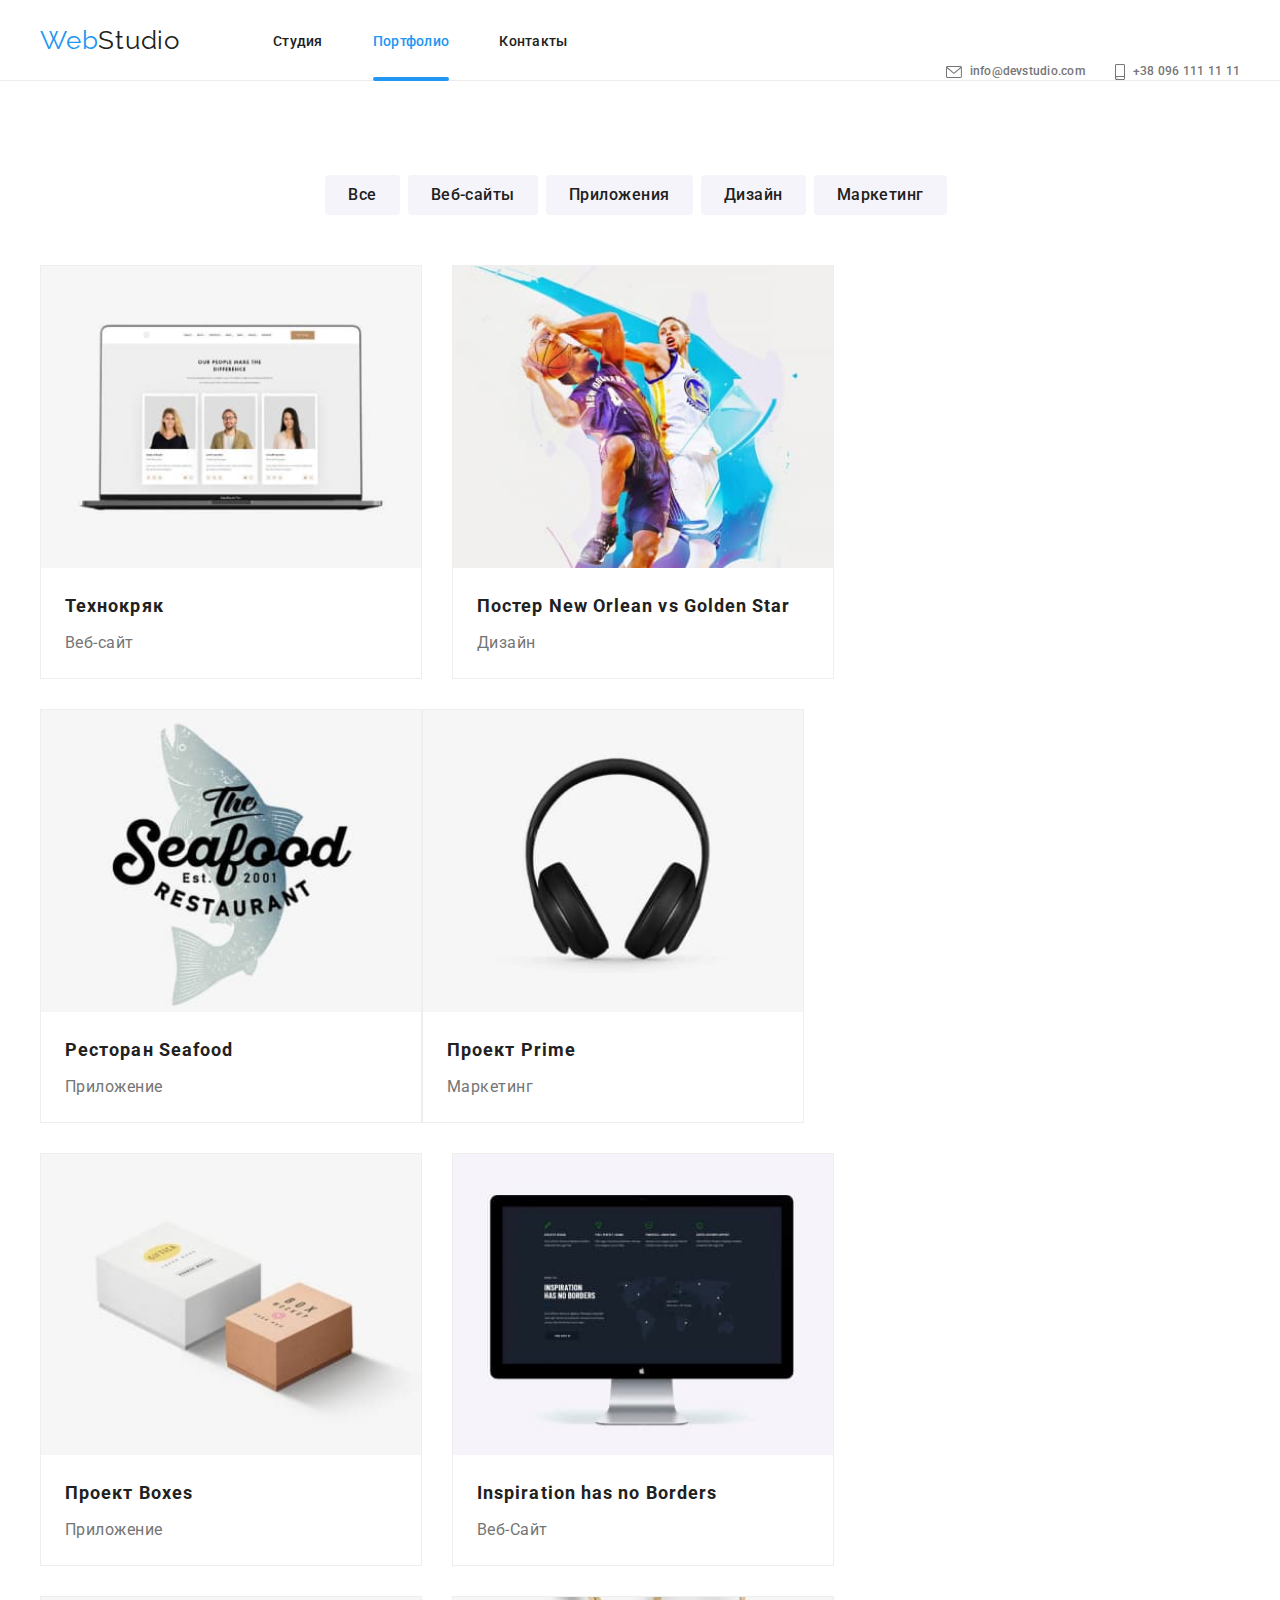
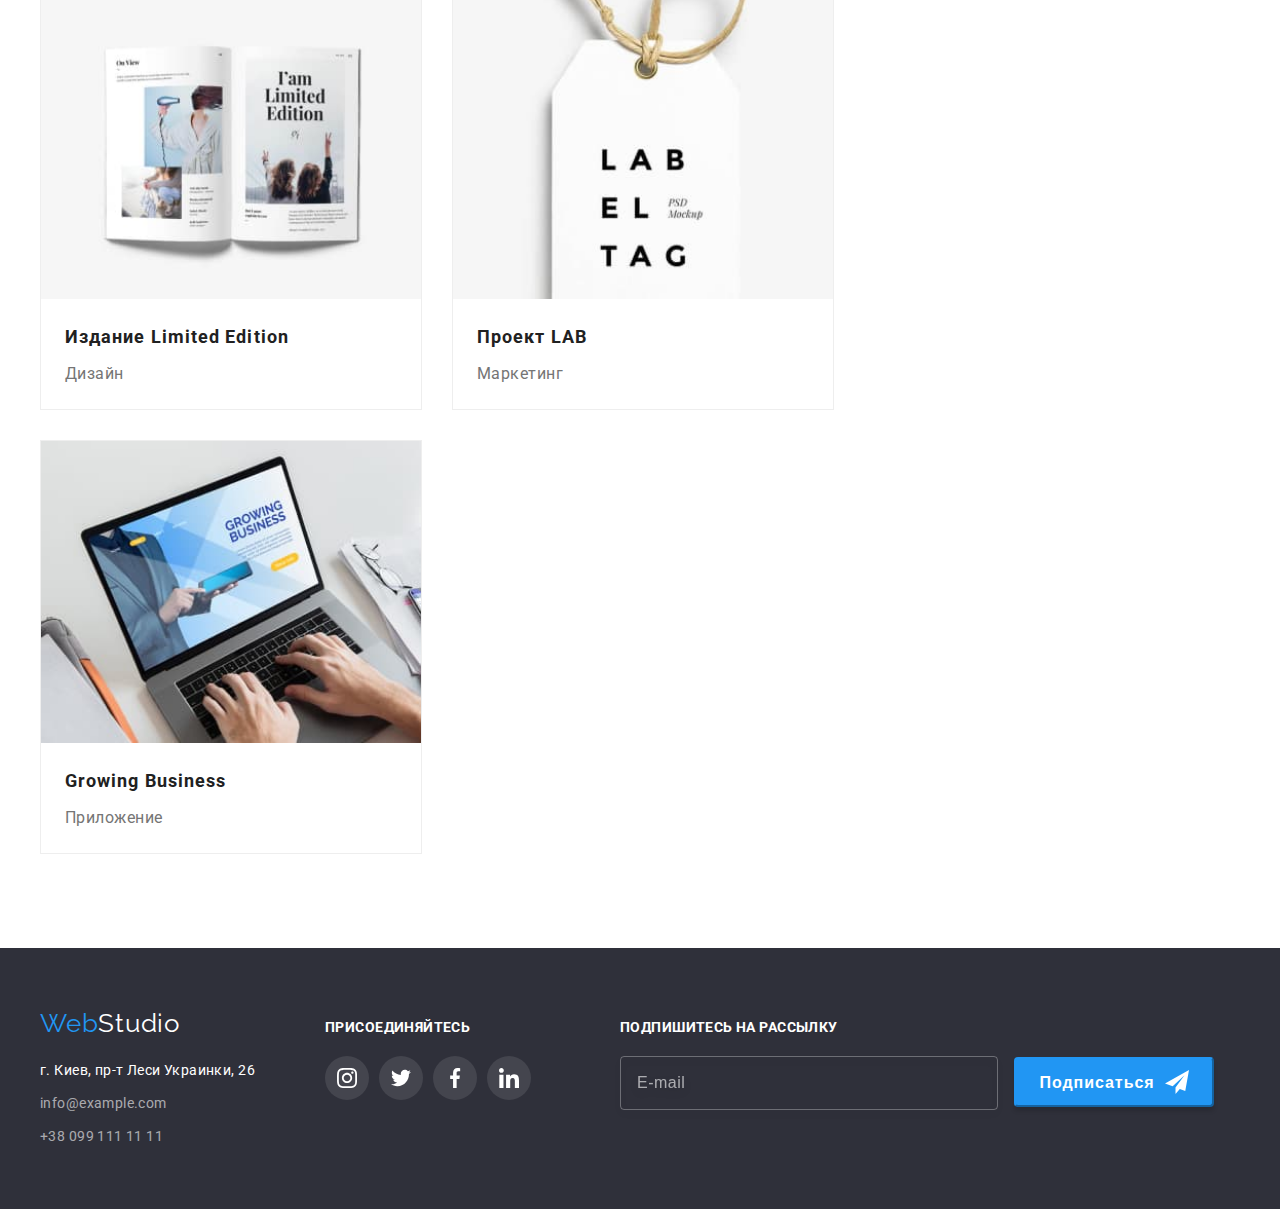
==== commit ae591e2b: "HW8 LAST VERSION" ====
--- a/portfolio.html
+++ b/portfolio.html
@@ -48,11 +48,7 @@
             </svg>
           </button>
         </div>
-        <div
-          class="menu-container header-mobile-box"
-          id="menu-container"
-          data-menu
-        >
+        <div class="menu-container header-box" id="menu-container" data-menu>
           <nav>
             <ul class="site-nav">
               <li class="site-nav__item item">
--- a/css/main.min.css
+++ b/css/main.min.css
@@ -1,2 +1,2 @@
-html{-webkit-box-sizing:border-box;box-sizing:border-box;height:100%}body{background-color:#fff;font-family:roboto,sans-serif;color:#212121;margin:0 auto;height:100%}a{text-decoration:none}h1,h2,h3,h4,h5,h6,p,ul{-webkit-padding-start:0;padding-inline-start:0}ul{margin-top:0;margin-bottom:0;list-style:none}.section{padding-top:60px;padding-bottom:60px}@media screen and (min-width: 1200px){.section{padding-bottom:94px;padding-top:94px}}.container{padding-left:15px;padding-right:15px;margin:0 auto}@media screen and (min-width: 480px){.container{max-width:480px}}@media screen and (min-width: 768px){.container{max-width:768px}}@media screen and (min-width: 1200px){.container{max-width:1200px}}.logo{font-family:Raleway;font-size:26px;line-height:1.19;letter-spacing:0.03em;color:#2196f3}.logo__second-color-header{color:#212121}.logo__second-color-footer{color:#fff}.menu-button{background-color:transparent;z-index:9;margin:0;padding:0;border:none}@media screen and (min-width: 768px){.menu-button{display:none}}.menu-button:hover,.menu-button:focus{fill:#2196f3}.menu-button .icon-menu-close{display:none}.menu-button.is-open .icon-menu-close{display:block}.menu-button.is-open .icon-menu{display:none}.mobile-menu-social{display:-webkit-box;display:-webkit-flex;display:-ms-flexbox;display:flex;-webkit-flex-wrap:wrap;-ms-flex-wrap:wrap;flex-wrap:wrap;margin-top:64px}@media screen and (min-width: 768px){.mobile-menu-social{display:none}}.mobile-menu-social a{font-weight:500;font-size:18px;line-height:1.22;letter-spacing:0.02em;color:#2196f3}.mobile-menu-social li{border-right:1px solid rgba(33,33,33,0.2);padding-right:10px;padding-left:10px}.mobile-menu-social li:last-child{border-right:none}.mobile-menu-social li:first-child{padding-left:0}.mobile-menu-social li:last-child{padding-right:0px}@media screen and (max-width: 767px){.header-mobile-box{position:absolute;z-index:8}}@media screen and (max-width: 767px){.header-contact__link.phone-number{font-size:34px;line-height:1.17;color:#2196f3}}@media screen and (max-width: 767px){.header-contact__item.phone-number{margin-bottom:32px;-webkit-flex-wrap:wrap;-ms-flex-wrap:wrap;flex-wrap:wrap}}@media screen and (max-width: 767px){.header-logo-box{display:-webkit-box;display:-webkit-flex;display:-ms-flexbox;display:flex;-webkit-box-pack:justify;-webkit-justify-content:space-between;-ms-flex-pack:justify;justify-content:space-between;-webkit-box-align:center;-webkit-align-items:center;-ms-flex-align:center;align-items:center;min-height:60px}}@media screen and (min-width: 768px) and (max-width: 1199px){.header-logo-box{-webkit-box-flex:1;-webkit-flex-grow:1;-ms-flex-positive:1;flex-grow:1}}@media screen and (max-width: 767px){.menu-container{display:none;-webkit-box-orient:vertical;-webkit-box-direction:normal;-webkit-flex-direction:column;-ms-flex-direction:column;flex-direction:column;-webkit-box-pack:justify;-webkit-justify-content:space-between;-ms-flex-pack:justify;justify-content:space-between;height:100vh;width:100%;padding-top:48px;padding-left:40px;padding-bottom:48px;top:0;left:0;background-color:#fff}.menu-container.is-open{display:-webkit-box;display:-webkit-flex;display:-ms-flexbox;display:flex}}@media screen and (min-width: 768px){.menu-container{display:-webkit-box;display:-webkit-flex;display:-ms-flexbox;display:flex;-webkit-box-flex:1;-webkit-flex-grow:1;-ms-flex-positive:1;flex-grow:1;-webkit-box-pack:justify;-webkit-justify-content:space-between;-ms-flex-pack:justify;justify-content:space-between;-webkit-box-align:center;-webkit-align-items:center;-ms-flex-align:center;align-items:center}}.page-header{border-bottom:1px solid #ececec}@media screen and (max-width: 767px){.page-header__box{position:relative}}@media screen and (min-width: 768px){.page-header{height:80px;display:-webkit-box;display:-webkit-flex;display:-ms-flexbox;display:flex}.page-header__box{display:-webkit-box;display:-webkit-flex;display:-ms-flexbox;display:flex;-webkit-box-pack:justify;-webkit-justify-content:space-between;-ms-flex-pack:justify;justify-content:space-between;-webkit-box-align:center;-webkit-align-items:center;-ms-flex-align:center;align-items:center;-webkit-box-flex:1;-webkit-flex-grow:1;-ms-flex-positive:1;flex-grow:1}}.site-nav__link.current{position:relative;color:#2196f3}@media screen and (max-width: 767px){.site-nav__item{margin-bottom:32px}.site-nav__link{font-weight:500;font-size:40px;line-height:1.17;letter-spacing:0.02em;color:#212121}}@media screen and (min-width: 768px){.site-nav{display:-webkit-box;display:-webkit-flex;display:-ms-flexbox;display:flex;-webkit-box-orient:horizontal;-webkit-box-direction:normal;-webkit-flex-direction:row;-ms-flex-direction:row;flex-direction:row}.site-nav__link{font-weight:500;font-size:14px;line-height:1.14;letter-spacing:0.02em;color:#212121;-webkit-transition:250ms cubic-bezier(0.4, 0, 0.2, 1);-o-transition:250ms cubic-bezier(0.4, 0, 0.2, 1);transition:250ms cubic-bezier(0.4, 0, 0.2, 1);padding-top:32px;padding-bottom:32px}.site-nav__item:not(:last-child){margin-right:50px}.site-nav__link.current::before{bottom:0;position:absolute;display:inline-block;content:"";width:100%;height:4px;background-color:#2196f3;-webkit-border-radius:2px;border-radius:2px}.site-nav__link:focus,.site-nav__link:hover{color:#2196f3}}@media screen and (min-width: 1200px){.site-nav{margin-left:93px}}@media screen and (max-width: 767px){.header-contact{display:-webkit-box;display:-webkit-flex;display:-ms-flexbox;display:flex;-webkit-box-orient:vertical;-webkit-box-direction:reverse;-webkit-flex-direction:column-reverse;-ms-flex-direction:column-reverse;flex-direction:column-reverse;-webkit-box-align:start;-webkit-align-items:flex-start;-ms-flex-align:start;align-items:flex-start}.header-contact svg{display:none}.header-contact__link{font-weight:500;letter-spacing:0.02em;font-size:24px;line-height:28px;color:#757575}}@media screen and (min-width: 768px){.header-contact__link{font-weight:500;font-size:12px;line-height:1.16;letter-spacing:0.02em;color:#757575;display:-webkit-inline-box;display:-webkit-inline-flex;display:-ms-inline-flexbox;display:inline-flex;-webkit-box-align:center;-webkit-align-items:center;-ms-flex-align:center;align-items:center;-webkit-transition:250ms cubic-bezier(0.4, 0, 0.2, 1);-o-transition:250ms cubic-bezier(0.4, 0, 0.2, 1);transition:250ms cubic-bezier(0.4, 0, 0.2, 1)}.header-contact__link:focus,.header-contact__link:hover{color:#2196f3}.header-contact__item:first-child{margin-bottom:10px}.header-contact__icon{fill:currentColor;margin-right:8px}}@media screen and (min-width: 1200px){.header-contact{display:-webkit-box;display:-webkit-flex;display:-ms-flexbox;display:flex}.header-contact__item:first-child{margin-right:30px;margin-bottom:0}.header-contact__link{display:-webkit-box;display:-webkit-flex;display:-ms-flexbox;display:flex;-webkit-box-align:center;-webkit-align-items:center;-ms-flex-align:center;align-items:center;height:100%}}.page-footer{background-color:#2f303a;padding-top:60px;padding-bottom:60px}@media screen and (min-width: 768px){.page-footer__links-box{margin-left:76px}}.page-footer__container{text-align:center}@media screen and (min-width: 768px){.page-footer__container{display:-webkit-box;display:-webkit-flex;display:-ms-flexbox;display:flex;-webkit-flex-wrap:wrap;-ms-flex-wrap:wrap;flex-wrap:wrap;-webkit-box-pack:justify;-webkit-justify-content:space-between;-ms-flex-pack:justify;justify-content:space-between}}@media screen and (min-width: 1200px){.page-footer__container{display:-webkit-box;display:-webkit-flex;display:-ms-flexbox;display:flex;-webkit-box-align:start;-webkit-align-items:flex-start;-ms-flex-align:start;align-items:flex-start}}.page-footer__address-box{margin-top:20px}@media screen and (min-width: 768px){.connecting-box{margin-right:89px;margin-top:5px}}.footer-list__item{font-family:roboto,sans-serif;font-style:normal;font-weight:400;font-size:14px;line-height:1.71;letter-spacing:0.03em}.footer-list__item:not(:last-child){margin-bottom:8px}@media screen and (min-width: 1200px){.footer-list__item:not(:last-child){margin-bottom:9px}}.footer-list__map{color:#ffffff}.footer-list__mail,.footer-list__phone{color:rgba(255,255,255,0.6)}.connecting-box{display:-webkit-box;display:-webkit-flex;display:-ms-flexbox;display:flex;-webkit-box-orient:vertical;-webkit-box-direction:normal;-webkit-flex-direction:column;-ms-flex-direction:column;flex-direction:column;-webkit-box-align:center;-webkit-align-items:center;-ms-flex-align:center;align-items:center}@media screen and (max-width: 767px){.connecting-box{margin-top:60px}}.connecting-box__title{margin-top:0;margin-bottom:0;font-weight:700;font-size:14px;line-height:1.14;letter-spacing:0.03em;text-transform:uppercase;color:#ffffff}.connecting-box__list{list-style:none;display:-webkit-box;display:-webkit-flex;display:-ms-flexbox;display:flex;margin-top:20px}.connecting-box__list li:not(:last-child){margin-right:10px}.connecting-item__link{display:-webkit-box;display:-webkit-flex;display:-ms-flexbox;display:flex;-webkit-box-align:center;-webkit-align-items:center;-ms-flex-align:center;align-items:center;-webkit-box-pack:center;-webkit-justify-content:center;-ms-flex-pack:center;justify-content:center;width:44px;height:44px;background:rgba(255,255,255,0.1);-webkit-border-radius:50%;border-radius:50%;-webkit-transition:250ms cubic-bezier(0.4, 0, 0.2, 1);-o-transition:250ms cubic-bezier(0.4, 0, 0.2, 1);transition:250ms cubic-bezier(0.4, 0, 0.2, 1)}.connecting-item__link:hover,.connecting-item__link:focus{background-color:#2196f3;fill:#ffffff}.connecting-item__icon{fill:#ffffff}.subscribe-box{margin-top:60px;display:-webkit-inline-box;display:-webkit-inline-flex;display:-ms-inline-flexbox;display:inline-flex;-webkit-box-orient:vertical;-webkit-box-direction:normal;-webkit-flex-direction:column;-ms-flex-direction:column;flex-direction:column;width:100%}.subscribe-box__button{width:200px;height:50px;margin-top:20px;background:#2196f3;-webkit-box-shadow:0px 4px 4px rgba(0,0,0,0.15);box-shadow:0px 4px 4px rgba(0,0,0,0.15);-webkit-border-radius:4px;border-radius:4px;border-color:#2196f3;font-weight:700;font-size:16px;line-height:1.87;display:-webkit-inline-box;display:-webkit-inline-flex;display:-ms-inline-flexbox;display:inline-flex;-webkit-box-align:center;-webkit-align-items:center;-ms-flex-align:center;align-items:center;text-align:center;-webkit-box-pack:center;-webkit-justify-content:center;-ms-flex-pack:center;justify-content:center;letter-spacing:0.06em;color:#ffffff;cursor:pointer}@media screen and (min-width: 768px){.subscribe-box__button{display:-webkit-box;display:-webkit-flex;display:-ms-flexbox;display:flex;margin-left:auto;margin-right:auto}}.subscribe-box__button-ico{margin-left:10px;fill:#ffffff}.subscribe-box input::-webkit-input-placeholder{font-size:16px;line-height:1.25;letter-spacing:0.03em;color:rgba(255,255,255,0.6);-webkit-transition:250ms cubic-bezier(0.4, 0, 0.2, 1);-o-transition:250ms cubic-bezier(0.4, 0, 0.2, 1);transition:250ms cubic-bezier(0.4, 0, 0.2, 1)}.subscribe-box input:-ms-input-placeholder{font-size:16px;line-height:1.25;letter-spacing:0.03em;color:rgba(255,255,255,0.6);-webkit-transition:250ms cubic-bezier(0.4, 0, 0.2, 1);-o-transition:250ms cubic-bezier(0.4, 0, 0.2, 1);transition:250ms cubic-bezier(0.4, 0, 0.2, 1)}.subscribe-box input::-ms-input-placeholder{font-size:16px;line-height:1.25;letter-spacing:0.03em;color:rgba(255,255,255,0.6);-webkit-transition:250ms cubic-bezier(0.4, 0, 0.2, 1);-o-transition:250ms cubic-bezier(0.4, 0, 0.2, 1);transition:250ms cubic-bezier(0.4, 0, 0.2, 1)}.subscribe-box input::placeholder{font-size:16px;line-height:1.25;letter-spacing:0.03em;color:rgba(255,255,255,0.6);-webkit-transition:250ms cubic-bezier(0.4, 0, 0.2, 1);-o-transition:250ms cubic-bezier(0.4, 0, 0.2, 1);transition:250ms cubic-bezier(0.4, 0, 0.2, 1)}.subscribe-box input{height:50px;margin-top:20px;padding-left:16px;background-color:transparent;outline:none;-webkit-border-radius:4px;border-radius:4px;border:1px solid rgba(255,255,255,0.3);-webkit-filter:drop-shadow(0px 4px 4px rgba(0,0,0,0.15));filter:drop-shadow(0px 4px 4px rgba(0,0,0,0.15));-webkit-transition:250ms cubic-bezier(0.4, 0, 0.2, 1);-o-transition:250ms cubic-bezier(0.4, 0, 0.2, 1);transition:250ms cubic-bezier(0.4, 0, 0.2, 1)}@media screen and (max-width: 767px){.subscribe-box input{width:100%}}@media screen and (min-width: 768px){.subscribe-box input{width:450px}}.subscribe-box input:focus,.subscribe-box input:hover{border:1px solid #2196f3;color:#fff}.subscribe-box__title{margin-top:0;margin-bottom:0;font-weight:700;font-size:14px;line-height:1.14;letter-spacing:0.03em;text-transform:uppercase;color:#ffffff}.hero{background-color:#c4c4c4;background-image:-webkit-gradient(linear, left top, left bottom, from(rgba(47,48,58,0.4)), to(rgba(47,48,58,0.4))),url("../images/hero-image.jpg");background-image:-webkit-linear-gradient(rgba(47,48,58,0.4), rgba(47,48,58,0.4)),url("../images/hero-image.jpg");background-image:-o-linear-gradient(rgba(47,48,58,0.4), rgba(47,48,58,0.4)),url("../images/hero-image.jpg");background-image:linear-gradient(rgba(47,48,58,0.4), rgba(47,48,58,0.4)),url("../images/hero-image.jpg");background-repeat:no-repeat;background-position:center;width:100%;text-align:center;padding-top:118px;padding-bottom:118px}@media screen and (min-width: 1200px){.hero{padding-top:200px;padding-bottom:200px}}.hero__title{font-weight:900;font-size:44px;line-height:1.36;letter-spacing:0.06em;text-transform:uppercase;color:#ffffff;margin-top:0;margin-bottom:30px}@media screen and (max-width: 1199px){.hero__title{font-size:26px;line-height:42px}}@media screen and (min-width: 1200px){.hero__title{font-size:44px;line-height:1.36}}.hero__button{display:inline-block;padding:10px 32px;background-color:#2196f3;color:#ffffff;border:1px solid transparent;-webkit-border-radius:4px;border-radius:4px;font-weight:700;font-size:16px;line-height:1.87;letter-spacing:0.06em;cursor:pointer}.studio-list{display:-webkit-box;display:-webkit-flex;display:-ms-flexbox;display:flex;-webkit-flex-wrap:wrap;-ms-flex-wrap:wrap;flex-wrap:wrap;-webkit-box-pack:justify;-webkit-justify-content:space-between;-ms-flex-pack:justify;justify-content:space-between}@media screen and (min-width: 1200px){.studio-list{-webkit-flex-wrap:nowrap;-ms-flex-wrap:nowrap;flex-wrap:nowrap}}@media screen and (max-width: 767px){.studio-item{width:100%}}@media screen and (min-width: 768px){.studio-item{width:-webkit-calc((100% - 4 * 15px) / 2);width:calc((100% - 4 * 15px) / 2)}}@media screen and (min-width: 1200px){.studio-item{width:-webkit-calc((100% - 4 * 15px) / 4);width:calc((100% - 4 * 15px) / 4)}}.studio-item__thumb{display:-webkit-box;display:-webkit-flex;display:-ms-flexbox;display:flex;-webkit-box-pack:center;-webkit-justify-content:center;-ms-flex-pack:center;justify-content:center;-webkit-box-align:center;-webkit-align-items:center;-ms-flex-align:center;align-items:center;height:120px;-webkit-border-radius:4px;border-radius:4px;margin-bottom:30px;background:#f5f4fa}.studio-item__icon{width:70px;height:70px}.studio-item__title{font-weight:700;font-size:14px;line-height:1.14;letter-spacing:0.03em;text-transform:uppercase;margin-bottom:10px;margin-top:0;text-align:center}@media screen and (min-width: 768px){.studio-item__title{text-align:start}}.studio-item__text{color:#757575;font-size:14px;line-height:1.71;letter-spacing:0.03em}@media screen and (min-width: 1200px){.studio-item__text{width:270px}}.section-doing{margin-top:-94px}@media screen and (max-width: 1199px){.section-doing{display:none}}.section-doing__main-title{text-align:center;font-weight:700;font-size:36px;line-height:1.16;letter-spacing:0.03em;margin-top:0;margin-bottom:50px}.section-doing__list{display:-webkit-box;display:-webkit-flex;display:-ms-flexbox;display:flex;-webkit-box-pack:justify;-webkit-justify-content:space-between;-ms-flex-pack:justify;justify-content:space-between}.doing-item__thumb{position:relative}.doing-item__thumb:before{display:inline-block;position:absolute;content:"";width:100%;height:70px;background:rgba(47,48,58,0.8);bottom:0}.doing-item__title-box{display:-webkit-box;display:-webkit-flex;display:-ms-flexbox;display:flex;-webkit-box-pack:center;-webkit-justify-content:center;-ms-flex-pack:center;justify-content:center;position:absolute;margin:27px 0;text-align:center;width:100%;bottom:0;left:50%;-webkit-transform:translate(-50%);-ms-transform:translate(-50%);transform:translate(-50%)}.doing-item__title{margin:0;font-weight:700;font-size:14px;line-height:1.14;letter-spacing:0.03em;color:#ffffff}.doing-item img{display:block}.section-team{background:#f5f4fa}.section-team__main-title{font-size:28px;line-height:1.17;font-weight:700;text-align:center;letter-spacing:0.03em;margin-top:0;margin-bottom:30px}@media screen and (min-width: 1200px){.section-team__main-title{font-size:36px;line-height:1.16;margin-top:0px;margin-bottom:50px}}@media screen and (min-width: 768px){.section-team__list{display:-webkit-box;display:-webkit-flex;display:-ms-flexbox;display:flex;-webkit-flex-wrap:wrap;-ms-flex-wrap:wrap;flex-wrap:wrap}}@media screen and (min-width: 1200px){.section-team__list{display:-webkit-box;display:-webkit-flex;display:-ms-flexbox;display:flex;-webkit-box-pack:justify;-webkit-justify-content:space-between;-ms-flex-pack:justify;justify-content:space-between}}.section-team__item{background:#fff;-webkit-box-shadow:0px 1px 3px rgba(0,0,0,0.12),0px 1px 1px rgba(0,0,0,0.14),0px 2px 1px rgba(0,0,0,0.2);box-shadow:0px 1px 3px rgba(0,0,0,0.12),0px 1px 1px rgba(0,0,0,0.14),0px 2px 1px rgba(0,0,0,0.2);-webkit-border-radius:0px 0px 4px 4px;border-radius:0px 0px 4px 4px}@media screen and (max-width: 767px){.section-team__item{width:100%}.section-team__item:not(:last-child){margin-bottom:30px}}@media screen and (min-width: 768px) and (max-width: 1199px){.section-team__item{width:-webkit-calc((100% - 4 * 15px) / 2);width:calc((100% - 4 * 15px) / 2)}.section-team__item:nth-child(2n+1){margin-right:30px}.section-team__item:nth-child(-n+2){margin-bottom:30px}}@media screen and (min-width: 1200px){.section-team__item{width:-webkit-calc((100% - 4 * 15px) / 4);width:calc((100% - 4 * 15px) / 4)}.section-team__item:not(:last-child){margin-right:30px}}.section-team__photo{width:100%;display:block}.team-box{padding-top:30px;padding-bottom:24px}.team-box__title{font-weight:500;font-size:16px;line-height:1.18;text-align:center;letter-spacing:0.03em;margin-top:0;margin-bottom:10px}.team-box__text{font-size:16px;line-height:1.18;text-align:center;letter-spacing:0.03em;color:#757575;margin-top:0;margin-bottom:0}.team-connect{list-style:none;display:-webkit-box;display:-webkit-flex;display:-ms-flexbox;display:flex;-webkit-box-orient:horizontal;-webkit-box-direction:normal;-webkit-flex-direction:row;-ms-flex-direction:row;flex-direction:row;-webkit-box-pack:center;-webkit-justify-content:center;-ms-flex-pack:center;justify-content:center;margin-top:16px;margin-left:32px;margin-right:32px}@media screen and (min-width: 1200px){.team-connect{-webkit-box-pack:justify;-webkit-justify-content:space-between;-ms-flex-pack:justify;justify-content:space-between}}.team-connect__box:not(:last-child){margin-right:10px}.team-connect__link{display:-webkit-box;display:-webkit-flex;display:-ms-flexbox;display:flex;-webkit-box-pack:center;-webkit-justify-content:center;-ms-flex-pack:center;justify-content:center;-webkit-box-align:center;-webkit-align-items:center;-ms-flex-align:center;align-items:center;width:44px;height:44px;fill:#afb1b8;-webkit-border-radius:50%;border-radius:50%;-webkit-transition:250ms cubic-bezier(0.4, 0, 0.2, 1);-o-transition:250ms cubic-bezier(0.4, 0, 0.2, 1);transition:250ms cubic-bezier(0.4, 0, 0.2, 1)}.team-connect__link:hover,.team-connect__link:focus{background-color:#2196f3;fill:#ffffff}.team-connect__icon{width:20px;height:20px}.clients-main-title{margin-top:0;margin-bottom:30px;font-size:28px;line-height:1.17;font-weight:700;text-align:center;letter-spacing:0.03em;color:#212121}@media screen and (min-width: 1200px){.clients-main-title{font-size:36px;line-height:1.16;margin-bottom:50px}}.clients-list{list-style:none;display:-webkit-box;display:-webkit-flex;display:-ms-flexbox;display:flex;-webkit-flex-wrap:wrap;-ms-flex-wrap:wrap;flex-wrap:wrap;-webkit-box-pack:justify;-webkit-justify-content:space-between;-ms-flex-pack:justify;justify-content:space-between}.clients-item{border:1px solid #afb1b8;-webkit-border-radius:4px;border-radius:4px}@media screen and (max-width: 767px){.clients-item{width:-webkit-calc((100% - 2 * 15px) / 2);width:calc((100% - 2 * 15px) / 2)}.clients-item:not(:nth-last-child(-n+2)){margin-bottom:30px}}@media screen and (min-width: 768px){.clients-item{width:-webkit-calc((100% - 2 * 15px) / 3);width:calc((100% - 2 * 15px) / 3)}.clients-item:not(:nth-last-child(-n+3)){margin-bottom:30px}}.clients-item__link{display:-webkit-box;display:-webkit-flex;display:-ms-flexbox;display:flex;-webkit-box-pack:center;-webkit-justify-content:center;-ms-flex-pack:center;justify-content:center;-webkit-box-align:center;-webkit-align-items:center;-ms-flex-align:center;align-items:center;width:100%;height:100%;fill:#afb1b8;-webkit-transition:250ms cubic-bezier(0.4, 0, 0.2, 1);-o-transition:250ms cubic-bezier(0.4, 0, 0.2, 1);transition:250ms cubic-bezier(0.4, 0, 0.2, 1)}.clients-item:hover,.clients-item:focus{border-color:#2196f3}.clients-item__link:hover,.clients-item__link:focus{border-color:#2196f3;fill:#2196f3}.clients-item__icon{width:106px;height:60px}.backdrop{position:fixed;top:0;left:0;z-index:100;padding:93px 15px;width:100%;height:100%;background-color:rgba(0,0,0,0.2);-webkit-transition:250ms cubic-bezier(0.4, 0, 0.2, 1);-o-transition:250ms cubic-bezier(0.4, 0, 0.2, 1);transition:250ms cubic-bezier(0.4, 0, 0.2, 1);overflow-y:scroll}.backdrop.is-hidden{opacity:0;pointer-events:none;-webkit-transition:250ms cubic-bezier(0.4, 0, 0.2, 1);-o-transition:250ms cubic-bezier(0.4, 0, 0.2, 1);transition:250ms cubic-bezier(0.4, 0, 0.2, 1)}.modal{-webkit-border-radius:4px;border-radius:4px;background-color:#ffffff;-webkit-box-shadow:0px 1px 3px rgba(0,0,0,0.12),0px 1px 1px rgba(0,0,0,0.14),0px 2px 1px rgba(0,0,0,0.2);box-shadow:0px 1px 3px rgba(0,0,0,0.12),0px 1px 1px rgba(0,0,0,0.14),0px 2px 1px rgba(0,0,0,0.2)}@media screen and (min-width: 480px) and (max-width: 767px){.modal{top:50%;position:absolute;left:50%;-webkit-transform:translate(-50%, -50%);-ms-transform:translate(-50%, -50%);transform:translate(-50%, -50%)}}@media screen and (max-width: 767px){.modal{position:relative}}@media screen and (min-width: 768px){.modal{width:450px;position:absolute;top:50%;left:50%;-webkit-transform:translate(-50%, -50%);-ms-transform:translate(-50%, -50%);transform:translate(-50%, -50%)}}@media screen and (max-width: 1199px){.modal{max-width:450px}}.modal__form{padding-left:40px;padding-right:40px;padding-bottom:50px}.modal__title-box{padding-left:40px;padding-right:40px;padding-bottom:12px;padding-top:40px}.modal__title{font-weight:700;font-size:20px;line-height:1.15;text-align:center;letter-spacing:0.03em;color:#212121}.modal__close-button{padding:0;position:absolute;right:8px;top:8px;width:30px;height:30px;background:#ffffff;border:1px solid rgba(0,0,0,0.1);-webkit-border-radius:50%;border-radius:50%;cursor:pointer}.modal__close-icon{fill:#000000;-webkit-transition:250ms cubic-bezier(0.4, 0, 0.2, 1);-o-transition:250ms cubic-bezier(0.4, 0, 0.2, 1);transition:250ms cubic-bezier(0.4, 0, 0.2, 1);position:absolute;top:50%;left:50%;-webkit-transform:translate(-50%, -50%);-ms-transform:translate(-50%, -50%);transform:translate(-50%, -50%)}.modal__close-button:hover .modal__close-icon{fill:#2196f3}.modal__close-button:focus .modal__close-icon{fill:#2196f3}.form-box{display:block;position:relative;margin-bottom:10px;font-size:12px;line-height:1.16;letter-spacing:0.01em;color:#757575;text-align:start}.form-box__input{vertical-align:middle;width:100%;height:40px;padding-left:42px;padding-right:10px;margin-top:4px;outline:none;border:1px solid rgba(33,33,33,0.2);-webkit-border-radius:4px;border-radius:4px;-webkit-transition:250ms cubic-bezier(0.4, 0, 0.2, 1);-o-transition:250ms cubic-bezier(0.4, 0, 0.2, 1);transition:250ms cubic-bezier(0.4, 0, 0.2, 1)}.form-box__input:hover,.form-box__input:focus{border-color:#2196f3}.form-box__icon{display:block;position:absolute;top:50%;left:12px;width:18px;height:18px;-webkit-transition:250ms cubic-bezier(0.4, 0, 0.2, 1);-o-transition:250ms cubic-bezier(0.4, 0, 0.2, 1);transition:250ms cubic-bezier(0.4, 0, 0.2, 1)}.form-box__input:hover+.form-box__icon,.form-box__input:focus+.form-box__icon{fill:#2196f3}.form-box__input.comment{padding-top:12px;padding-left:16px;resize:none;height:120px}.form-box__input::-webkit-input-placeholder{font-size:14px;line-height:16px;letter-spacing:0.01em;color:rgba(117,117,117,0.5)}.form-box__input:-ms-input-placeholder{font-size:14px;line-height:16px;letter-spacing:0.01em;color:rgba(117,117,117,0.5)}.form-box__input::-ms-input-placeholder{font-size:14px;line-height:16px;letter-spacing:0.01em;color:rgba(117,117,117,0.5)}.form-box__input::placeholder{font-size:14px;line-height:16px;letter-spacing:0.01em;color:rgba(117,117,117,0.5)}.policy-label{display:-webkit-box;display:-webkit-flex;display:-ms-flexbox;display:flex;-webkit-box-align:center;-webkit-align-items:center;-ms-flex-align:center;align-items:center;margin-top:25px;font-size:12px;line-height:14px;letter-spacing:0.03em;color:#757575;cursor:pointer}.policy-label a{color:#2196f3;text-decoration:underline}.policy-label::before{display:block;content:"";width:16px;height:15px;border:2px solid #212121;-webkit-border-radius:2px;border-radius:2px;margin-right:7px;-webkit-transition:250ms cubic-bezier(0.4, 0, 0.2, 1);-o-transition:250ms cubic-bezier(0.4, 0, 0.2, 1);transition:250ms cubic-bezier(0.4, 0, 0.2, 1)}.policy-checkbox{position:absolute;width:0px;height:0px;margin:0px;border:0px;padding:0px;clip:react(0 0 0 0);overflow:hidden}.policy-checkbox:hover+.policy-label::before,.policy-checkbox:focus+.policy-label::before{border:2px solid #2196f3}.policy-checkbox:checked+.policy-label::before{background-color:#2196f3;background-image:url(../images/icon-check.svg);background-repeat:no-repeat;background-position:center;-webkit-background-size:cover;background-size:cover;border:transparent}.modal-button-submit{margin-top:30px;border:#2196f3;width:200px;height:50px;left:700px;top:712px;background:#2196f3;-webkit-box-shadow:0px 4px 4px rgba(0,0,0,0.15);box-shadow:0px 4px 4px rgba(0,0,0,0.15);-webkit-border-radius:4px;border-radius:4px;font-weight:700;font-size:16px;line-height:1.87;letter-spacing:0.06em;color:#ffffff;cursor:pointer}.radio-buttons-list{display:-webkit-box;display:-webkit-flex;display:-ms-flexbox;display:flex;-webkit-flex-wrap:wrap;-ms-flex-wrap:wrap;flex-wrap:wrap;-webkit-box-align:start;-webkit-align-items:flex-start;-ms-flex-align:start;align-items:flex-start;margin-bottom:-12px}.radio-buttons-list__item{margin-right:8px}.radio-buttons-box{margin-bottom:40px}@media screen and (min-width: 768px){.radio-buttons-box{display:-webkit-box;display:-webkit-flex;display:-ms-flexbox;display:flex;-webkit-box-pack:center;-webkit-justify-content:center;-ms-flex-pack:center;justify-content:center}}.radio-butons-list__item{margin-right:8px;margin-bottom:12px}.radio-button{background-color:#f5f4fa;padding:6px 22px;border:1px solid transparent;-webkit-border-radius:4px;border-radius:4px;font-family:roboto,sans-serif;color:#212121;font-weight:500;font-size:16px;line-height:1.62;text-align:center;letter-spacing:0.03em;cursor:pointer;-webkit-transition:250ms cubic-bezier(0.4, 0, 0.2, 1);-o-transition:250ms cubic-bezier(0.4, 0, 0.2, 1);transition:250ms cubic-bezier(0.4, 0, 0.2, 1)}.radio-button:hover,.radio-button:focus{background-color:#2196f3;color:#fff;-webkit-box-shadow:0px 3px 1px rgba(0,0,0,0.1),0px 1px 2px rgba(0,0,0,0.08),0px 2px 2px rgba(0,0,0,0.12);box-shadow:0px 3px 1px rgba(0,0,0,0.1),0px 1px 2px rgba(0,0,0,0.08),0px 2px 2px rgba(0,0,0,0.12)}@media screen and (min-width: 768px){.radio-filter-list{display:-webkit-box;display:-webkit-flex;display:-ms-flexbox;display:flex;-webkit-flex-wrap:wrap;-ms-flex-wrap:wrap;flex-wrap:wrap;margin-bottom:-30px;margin-right:-30px}}.radio-filter-item{border:1px solid #eeeeee;-webkit-transition:250ms cubic-bezier(0.4, 0, 0.2, 1);-o-transition:250ms cubic-bezier(0.4, 0, 0.2, 1);transition:250ms cubic-bezier(0.4, 0, 0.2, 1);margin-bottom:30px}@media screen and (max-width: 767px){.radio-filter-item{width:100%}.radio-filter-item:nth-child(3n){margin-right:0px}}@media screen and (min-width: 768px){.radio-filter-item{width:-webkit-calc((100% - 4 * 15px) / 2);width:calc((100% - 4 * 15px) / 2)}.radio-filter-item:nth-child(2n+1){margin-right:30px}}.radio-filter-item:hover,.radio-filter-item:focus{-webkit-box-shadow:0px 1px 1px rgba(0,0,0,0.12),0px 4px 4px rgba(0,0,0,0.06),1px 4px 6px rgba(0,0,0,0.16);box-shadow:0px 1px 1px rgba(0,0,0,0.12),0px 4px 4px rgba(0,0,0,0.06),1px 4px 6px rgba(0,0,0,0.16)}.radio-filter-item:hover .radio-filter-thumb:before{-webkit-transform:translateY(0);-ms-transform:translateY(0);transform:translateY(0)}.radio-filter-item:hover .radio-filter-thumb__hover-box{-webkit-transform:translateY(0);-ms-transform:translateY(0);transform:translateY(0)}.radio-filter-item img{width:100%}.radio-filter-thumb{position:relative;overflow:hidden}.radio-filter-thumb .radio-filter-thumb:before{display:inline-block;position:absolute;content:"";width:100%;height:100%;background-color:rgba(33,150,243,0.1);bottom:0;-webkit-transform:translateY(100%);-ms-transform:translateY(100%);transform:translateY(100%)}.radio-filter-thumb__hover-box{display:inline-block;position:absolute;content:"";width:100%;height:100%;background:rgba(33,150,243,0.9);bottom:0;-webkit-transform:translateY(101%);-ms-transform:translateY(101%);transform:translateY(101%);display:-webkit-box;display:-webkit-flex;display:-ms-flexbox;display:flex;-webkit-box-pack:center;-webkit-justify-content:center;-ms-flex-pack:center;justify-content:center;position:absolute;width:100%;top:0;-webkit-transition:-webkit-transform 250ms cubic-bezier(0.4, 0, 0.2, 1);transition:-webkit-transform 250ms cubic-bezier(0.4, 0, 0.2, 1);-o-transition:transform 250ms cubic-bezier(0.4, 0, 0.2, 1);transition:transform 250ms cubic-bezier(0.4, 0, 0.2, 1);transition:transform 250ms cubic-bezier(0.4, 0, 0.2, 1), -webkit-transform 250ms cubic-bezier(0.4, 0, 0.2, 1)}.radio-filter-thumb__text{margin:63px 24px 0 24px;font-size:18px;line-height:1.56;letter-spacing:0.03em;color:#ffffff}.radio-filter-thumb__image{display:block}.radio-filter-box{padding:20px 24px}.radio-filter-box__title{margin-bottom:4px;margin-top:0px;font-family:roboto,sans-serif;font-style:normal;font-weight:700;font-size:18px;line-height:2;letter-spacing:0.06em;color:#212121}.radio-filter-box__subtitle{margin-bottom:0;margin-top:0;font-family:roboto,sans-serif;font-style:normal;font-weight:400;font-size:16px;line-height:1.87;letter-spacing:0.03em;color:#757575}
+html{-webkit-box-sizing:border-box;box-sizing:border-box;height:100%}body{background-color:#fff;font-family:roboto,sans-serif;color:#212121;margin:0 auto;height:100%}body.modal-open{overflow:hidden}a{text-decoration:none}h1,h2,h3,h4,h5,h6,p,ul{-webkit-padding-start:0;padding-inline-start:0}ul{margin-top:0;margin-bottom:0;list-style:none}.section{padding-top:60px;padding-bottom:60px}@media screen and (min-width: 1200px){.section{padding-bottom:94px;padding-top:94px}}.container{padding-left:15px;padding-right:15px;margin:0 auto}@media screen and (min-width: 480px){.container{max-width:480px}}@media screen and (min-width: 768px){.container{max-width:768px}}@media screen and (min-width: 1200px){.container{max-width:1200px}}.logo{font-family:Raleway;font-size:26px;line-height:1.19;letter-spacing:0.03em;color:#2196f3}.logo__second-color-header{color:#212121}.logo__second-color-footer{color:#fff}@media screen and (min-width: 768px){.header-box{display:-webkit-box;display:-webkit-flex;display:-ms-flexbox;display:flex;-webkit-box-flex:1;-webkit-flex-grow:1;-ms-flex-positive:1;flex-grow:1;-webkit-box-pack:justify;-webkit-justify-content:space-between;-ms-flex-pack:justify;justify-content:space-between;-webkit-box-align:center;-webkit-align-items:center;-ms-flex-align:center;align-items:center}}@media screen and (max-width: 767px){.header-logo-box{display:-webkit-box;display:-webkit-flex;display:-ms-flexbox;display:flex;-webkit-box-pack:justify;-webkit-justify-content:space-between;-ms-flex-pack:justify;justify-content:space-between;-webkit-box-align:center;-webkit-align-items:center;-ms-flex-align:center;align-items:center;min-height:60px}}@media screen and (min-width: 768px) and (max-width: 1199px){.header-logo-box{-webkit-box-flex:1;-webkit-flex-grow:1;-ms-flex-positive:1;flex-grow:1}}.page-header{border-bottom:1px solid #ececec}@media screen and (max-width: 767px){.page-header{position:relative}}@media screen and (min-width: 768px){.page-header{height:80px;display:-webkit-box;display:-webkit-flex;display:-ms-flexbox;display:flex}.page-header__box{display:-webkit-box;display:-webkit-flex;display:-ms-flexbox;display:flex;-webkit-box-pack:justify;-webkit-justify-content:space-between;-ms-flex-pack:justify;justify-content:space-between;-webkit-box-align:center;-webkit-align-items:center;-ms-flex-align:center;align-items:center;-webkit-box-flex:1;-webkit-flex-grow:1;-ms-flex-positive:1;flex-grow:1}}.site-nav__link.current{position:relative;color:#2196f3}@media screen and (max-width: 767px){.site-nav__item{margin-bottom:32px}.site-nav__link{font-weight:500;font-size:40px;line-height:1.17;letter-spacing:0.02em;color:#212121}}@media screen and (min-width: 768px){.site-nav{display:-webkit-box;display:-webkit-flex;display:-ms-flexbox;display:flex;-webkit-box-orient:horizontal;-webkit-box-direction:normal;-webkit-flex-direction:row;-ms-flex-direction:row;flex-direction:row}.site-nav__link{font-weight:500;font-size:14px;line-height:1.14;letter-spacing:0.02em;color:#212121;-webkit-transition:250ms cubic-bezier(0.4, 0, 0.2, 1);-o-transition:250ms cubic-bezier(0.4, 0, 0.2, 1);transition:250ms cubic-bezier(0.4, 0, 0.2, 1);padding-top:32px;padding-bottom:32px}.site-nav__item:not(:last-child){margin-right:50px}.site-nav__link.current::before{bottom:0;position:absolute;display:inline-block;content:"";width:100%;height:4px;background-color:#2196f3;-webkit-border-radius:2px;border-radius:2px}.site-nav__link:focus,.site-nav__link:hover{color:#2196f3}}@media screen and (min-width: 1200px){.site-nav{margin-left:93px}}@media screen and (max-width: 767px){.header-contact{display:-webkit-box;display:-webkit-flex;display:-ms-flexbox;display:flex;-webkit-box-orient:vertical;-webkit-box-direction:reverse;-webkit-flex-direction:column-reverse;-ms-flex-direction:column-reverse;flex-direction:column-reverse;-webkit-box-align:start;-webkit-align-items:flex-start;-ms-flex-align:start;align-items:flex-start}.header-contact svg{display:none}.header-contact__link{font-weight:500;letter-spacing:0.02em;font-size:24px;line-height:28px;color:#757575}}@media screen and (min-width: 768px){.header-contact__link{font-weight:500;font-size:12px;line-height:1.16;letter-spacing:0.02em;color:#757575;display:-webkit-inline-box;display:-webkit-inline-flex;display:-ms-inline-flexbox;display:inline-flex;-webkit-box-align:center;-webkit-align-items:center;-ms-flex-align:center;align-items:center;-webkit-transition:250ms cubic-bezier(0.4, 0, 0.2, 1);-o-transition:250ms cubic-bezier(0.4, 0, 0.2, 1);transition:250ms cubic-bezier(0.4, 0, 0.2, 1)}.header-contact__link:focus,.header-contact__link:hover{color:#2196f3}.header-contact__item:first-child{margin-bottom:10px}.header-contact__icon{fill:currentColor;margin-right:8px}}@media screen and (min-width: 1200px){.header-contact{display:-webkit-box;display:-webkit-flex;display:-ms-flexbox;display:flex}.header-contact__item:first-child{margin-right:30px;margin-bottom:0}.header-contact__link{display:-webkit-box;display:-webkit-flex;display:-ms-flexbox;display:flex;-webkit-box-align:center;-webkit-align-items:center;-ms-flex-align:center;align-items:center;height:100%;padding-top:32px;padding-bottom:32px}}.menu-button{background-color:transparent;z-index:9;margin:0;padding:0;border:none}@media screen and (min-width: 768px){.menu-button{display:none}}.menu-button:hover,.menu-button:focus{fill:#2196f3}.menu-button .icon-menu-close{display:none}.menu-button.is-open .icon-menu-close{display:block}.menu-button.is-open .icon-menu{display:none}.mobile-menu-social{display:-webkit-box;display:-webkit-flex;display:-ms-flexbox;display:flex;-webkit-flex-wrap:wrap;-ms-flex-wrap:wrap;flex-wrap:wrap;margin-top:64px}@media screen and (min-width: 768px){.mobile-menu-social{display:none}}.mobile-menu-social a{font-weight:500;font-size:18px;line-height:1.22;letter-spacing:0.02em;color:#2196f3}.mobile-menu-social li{border-right:1px solid rgba(33,33,33,0.2);padding-right:10px;padding-left:10px}.mobile-menu-social li:last-child{border-right:none}.mobile-menu-social li:first-child{padding-left:0}.mobile-menu-social li:last-child{padding-right:0px}@media screen and (max-width: 767px){.menu-container{display:none;z-index:8;width:100vw;height:100vh;overflow-y:scroll;position:absolute;-webkit-box-orient:vertical;-webkit-box-direction:normal;-webkit-flex-direction:column;-ms-flex-direction:column;flex-direction:column;-webkit-box-pack:justify;-webkit-justify-content:space-between;-ms-flex-pack:justify;justify-content:space-between;padding-top:48px;padding-left:40px;padding-bottom:48px;top:0;left:0;background-color:#fff}.menu-container.is-open{display:-webkit-box;display:-webkit-flex;display:-ms-flexbox;display:flex}}@media screen and (max-width: 767px){.header-contact__link.phone-number{font-size:34px;line-height:1.17;color:#2196f3}}@media screen and (max-width: 767px){.header-contact__item.phone-number{margin-bottom:32px;-webkit-flex-wrap:wrap;-ms-flex-wrap:wrap;flex-wrap:wrap}}.page-footer{background-color:#2f303a;padding-top:60px;padding-bottom:60px}@media screen and (max-width: 1199px){.page-footer__container{text-align:center}}@media screen and (min-width: 768px){.page-footer__container{display:-webkit-box;display:-webkit-flex;display:-ms-flexbox;display:flex;-webkit-flex-wrap:wrap;-ms-flex-wrap:wrap;flex-wrap:wrap;-webkit-box-pack:justify;-webkit-justify-content:space-between;-ms-flex-pack:justify;justify-content:space-between}}@media screen and (min-width: 1200px){.page-footer__container{display:-webkit-box;display:-webkit-flex;display:-ms-flexbox;display:flex;-webkit-flex-wrap:nowrap;-ms-flex-wrap:nowrap;flex-wrap:nowrap;-webkit-box-align:start;-webkit-align-items:flex-start;-ms-flex-align:start;align-items:flex-start}}@media screen and (min-width: 768px) and (max-width: 1199px){.page-footer__links-box{margin-left:76px}}@media screen and (min-width: 1200px){.page-footer__links-box{display:-webkit-box;display:-webkit-flex;display:-ms-flexbox;display:flex;-webkit-box-orient:vertical;-webkit-box-direction:normal;-webkit-flex-direction:column;-ms-flex-direction:column;flex-direction:column;white-space:nowrap}}.page-footer__address-box{margin-top:20px}@media screen and (min-width: 768px){.connecting-box{margin-right:89px;margin-top:5px}}.footer-list__item{font-family:roboto,sans-serif;font-style:normal;font-weight:400;font-size:14px;line-height:1.71;letter-spacing:0.03em}.footer-list__item:not(:last-child){margin-bottom:8px}@media screen and (min-width: 1200px){.footer-list__item:not(:last-child){margin-bottom:9px}}.footer-list__map{color:#ffffff}.footer-list__mail,.footer-list__phone{color:rgba(255,255,255,0.6)}.connecting-box{display:-webkit-box;display:-webkit-flex;display:-ms-flexbox;display:flex;-webkit-box-orient:vertical;-webkit-box-direction:normal;-webkit-flex-direction:column;-ms-flex-direction:column;flex-direction:column;-webkit-box-align:center;-webkit-align-items:center;-ms-flex-align:center;align-items:center}@media screen and (max-width: 767px){.connecting-box{margin-top:60px}}@media screen and (min-width: 1200px){.connecting-box{margin-left:70px;margin-top:12px;-webkit-box-align:start;-webkit-align-items:flex-start;-ms-flex-align:start;align-items:flex-start}}.connecting-box__title{margin-top:0;margin-bottom:0;font-weight:700;font-size:14px;line-height:1.14;letter-spacing:0.03em;text-transform:uppercase;color:#ffffff}.connecting-box__list{list-style:none;display:-webkit-box;display:-webkit-flex;display:-ms-flexbox;display:flex;margin-top:20px}.connecting-box__list li:not(:last-child){margin-right:10px}.connecting-item__link{display:-webkit-box;display:-webkit-flex;display:-ms-flexbox;display:flex;-webkit-box-align:center;-webkit-align-items:center;-ms-flex-align:center;align-items:center;-webkit-box-pack:center;-webkit-justify-content:center;-ms-flex-pack:center;justify-content:center;width:44px;height:44px;background:rgba(255,255,255,0.1);-webkit-border-radius:50%;border-radius:50%;-webkit-transition:250ms cubic-bezier(0.4, 0, 0.2, 1);-o-transition:250ms cubic-bezier(0.4, 0, 0.2, 1);transition:250ms cubic-bezier(0.4, 0, 0.2, 1)}.connecting-item__link:hover,.connecting-item__link:focus{background-color:#2196f3;fill:#ffffff}.connecting-item__icon{fill:#ffffff}.subscribe-box{margin-top:60px;display:-webkit-inline-box;display:-webkit-inline-flex;display:-ms-inline-flexbox;display:inline-flex;-webkit-box-orient:vertical;-webkit-box-direction:normal;-webkit-flex-direction:column;-ms-flex-direction:column;flex-direction:column;width:100%}@media screen and (min-width: 1200px){.subscribe-box{margin-left:auto;margin-top:12px}}.subscribe-box__button{width:200px;height:50px;background:#2196f3;-webkit-box-shadow:0px 4px 4px rgba(0,0,0,0.15);box-shadow:0px 4px 4px rgba(0,0,0,0.15);-webkit-border-radius:4px;border-radius:4px;border-color:#2196f3;font-weight:700;font-size:16px;line-height:1.87;display:-webkit-inline-box;display:-webkit-inline-flex;display:-ms-inline-flexbox;display:inline-flex;-webkit-box-align:center;-webkit-align-items:center;-ms-flex-align:center;align-items:center;text-align:center;-webkit-box-pack:center;-webkit-justify-content:center;-ms-flex-pack:center;justify-content:center;letter-spacing:0.06em;color:#ffffff;cursor:pointer}@media screen and (min-width: 768px){.subscribe-box__button{display:-webkit-box;display:-webkit-flex;display:-ms-flexbox;display:flex;margin-left:auto;margin-right:auto}}@media screen and (min-width: 1200px){.subscribe-box__button{display:-webkit-inline-box;display:-webkit-inline-flex;display:-ms-inline-flexbox;display:inline-flex;margin-left:12px}.subscribe-box__button__input-button-box{-webkit-box-align:center;-webkit-align-items:center;-ms-flex-align:center;align-items:center}}@media screen and (max-width: 1199px){.subscribe-box__button{margin-top:20px}}.subscribe-box__button-ico{margin-left:10px;fill:#ffffff}.subscribe-box input::-webkit-input-placeholder{font-size:16px;line-height:1.25;letter-spacing:0.03em;color:rgba(255,255,255,0.6);-webkit-transition:250ms cubic-bezier(0.4, 0, 0.2, 1);-o-transition:250ms cubic-bezier(0.4, 0, 0.2, 1);transition:250ms cubic-bezier(0.4, 0, 0.2, 1)}.subscribe-box input:-ms-input-placeholder{font-size:16px;line-height:1.25;letter-spacing:0.03em;color:rgba(255,255,255,0.6);-webkit-transition:250ms cubic-bezier(0.4, 0, 0.2, 1);-o-transition:250ms cubic-bezier(0.4, 0, 0.2, 1);transition:250ms cubic-bezier(0.4, 0, 0.2, 1)}.subscribe-box input::-ms-input-placeholder{font-size:16px;line-height:1.25;letter-spacing:0.03em;color:rgba(255,255,255,0.6);-webkit-transition:250ms cubic-bezier(0.4, 0, 0.2, 1);-o-transition:250ms cubic-bezier(0.4, 0, 0.2, 1);transition:250ms cubic-bezier(0.4, 0, 0.2, 1)}.subscribe-box input::placeholder{font-size:16px;line-height:1.25;letter-spacing:0.03em;color:rgba(255,255,255,0.6);-webkit-transition:250ms cubic-bezier(0.4, 0, 0.2, 1);-o-transition:250ms cubic-bezier(0.4, 0, 0.2, 1);transition:250ms cubic-bezier(0.4, 0, 0.2, 1)}.subscribe-box input{height:50px;margin-top:20px;padding-left:16px;background-color:transparent;outline:none;-webkit-border-radius:4px;border-radius:4px;border:1px solid rgba(255,255,255,0.3);-webkit-filter:drop-shadow(0px 4px 4px rgba(0,0,0,0.15));filter:drop-shadow(0px 4px 4px rgba(0,0,0,0.15));-webkit-transition:250ms cubic-bezier(0.4, 0, 0.2, 1);-o-transition:250ms cubic-bezier(0.4, 0, 0.2, 1);transition:250ms cubic-bezier(0.4, 0, 0.2, 1)}@media screen and (max-width: 767px){.subscribe-box input{width:100%}}@media screen and (min-width: 768px){.subscribe-box input{width:450px}}@media screen and (min-width: 1200px){.subscribe-box input{width:358px}}.subscribe-box input:focus,.subscribe-box input:hover{border:1px solid #2196f3;color:#fff}.subscribe-box__title{margin-top:0;margin-bottom:0;font-weight:700;font-size:14px;line-height:1.14;letter-spacing:0.03em;text-transform:uppercase;color:#ffffff}.hero{background-repeat:no-repeat;background-position:center;-webkit-background-size:cover;background-size:cover;background-color:#c4c4c4;height:auto;background-image:-webkit-gradient(linear, left top, left bottom, from(rgba(47,48,58,0.4))),url("../images/hero-480.jpg");background-image:-webkit-linear-gradient(rgba(47,48,58,0.4)),url("../images/hero-480.jpg");background-image:-o-linear-gradient(rgba(47,48,58,0.4)),url("../images/hero-480.jpg");background-image:linear-gradient(rgba(47,48,58,0.4)),url("../images/hero-480.jpg");width:100%;text-align:center;padding-top:118px;padding-bottom:118px}@media (-webkit-min-device-pixel-ratio: 2), (-o-min-device-pixel-ratio: 2 / 1), (-o-min-device-pixel-ratio: 2/1), (min-resolution: 2dppx){.hero{background-image:-webkit-gradient(linear, left top, left bottom, from(rgba(47,48,58,0.4))),url("../images/hero-480-2x.jpg");background-image:-webkit-linear-gradient(rgba(47,48,58,0.4)),url("../images/hero-480-2x.jpg");background-image:-o-linear-gradient(rgba(47,48,58,0.4)),url("../images/hero-480-2x.jpg");background-image:linear-gradient(rgba(47,48,58,0.4)),url("../images/hero-480-2x.jpg")}}@media screen and (min-width: 480px){.hero{background-image:-webkit-gradient(linear, left top, left bottom, from(rgba(47,48,58,0.4))),url("../images/hero-768.jpg");background-image:-webkit-linear-gradient(rgba(47,48,58,0.4)),url("../images/hero-768.jpg");background-image:-o-linear-gradient(rgba(47,48,58,0.4)),url("../images/hero-768.jpg");background-image:linear-gradient(rgba(47,48,58,0.4)),url("../images/hero-768.jpg")}}@media screen and (min-width: 480px) and (-webkit-min-device-pixel-ratio: 2), screen and (min-width: 480px) and (-o-min-device-pixel-ratio: 2 / 1), screen and (min-width: 480px) and (-o-min-device-pixel-ratio: 2/1), screen and (min-width: 480px) and (min-resolution: 2dppx){.hero{background-image:-webkit-gradient(linear, left top, left bottom, from(rgba(47,48,58,0.4))),url("../images/hero-768-2x.jpg");background-image:-webkit-linear-gradient(rgba(47,48,58,0.4)),url("../images/hero-768-2x.jpg");background-image:-o-linear-gradient(rgba(47,48,58,0.4)),url("../images/hero-768-2x.jpg");background-image:linear-gradient(rgba(47,48,58,0.4)),url("../images/hero-768-2x.jpg")}}@media screen and (min-width: 768px){.hero{background-image:-webkit-gradient(linear, left top, left bottom, from(rgba(47,48,58,0.4))),url("../images/hero-1200.jpg");background-image:-webkit-linear-gradient(rgba(47,48,58,0.4)),url("../images/hero-1200.jpg");background-image:-o-linear-gradient(rgba(47,48,58,0.4)),url("../images/hero-1200.jpg");background-image:linear-gradient(rgba(47,48,58,0.4)),url("../images/hero-1200.jpg")}}@media screen and (min-width: 768px) and (-webkit-min-device-pixel-ratio: 2), screen and (min-width: 768px) and (-o-min-device-pixel-ratio: 2 / 1), screen and (min-width: 768px) and (-o-min-device-pixel-ratio: 2/1), screen and (min-width: 768px) and (min-resolution: 2dppx){.hero{background-image:-webkit-gradient(linear, left top, left bottom, from(rgba(47,48,58,0.4))),url("../images/hero-1200-2x.jpg");background-image:-webkit-linear-gradient(rgba(47,48,58,0.4)),url("../images/hero-1200-2x.jpg");background-image:-o-linear-gradient(rgba(47,48,58,0.4)),url("../images/hero-1200-2x.jpg");background-image:linear-gradient(rgba(47,48,58,0.4)),url("../images/hero-1200-2x.jpg")}}@media screen and (min-width: 1200px){.hero{padding-top:200px;padding-bottom:200px}}.hero__title{font-weight:900;font-size:44px;line-height:1.36;letter-spacing:0.06em;text-transform:uppercase;color:#ffffff;margin-top:0;margin-bottom:30px}@media screen and (max-width: 1199px){.hero__title{font-size:26px;line-height:42px}}@media screen and (min-width: 1200px){.hero__title{font-size:44px;line-height:1.36}}.hero__button{display:inline-block;padding:10px 32px;background-color:#2196f3;color:#ffffff;border:1px solid transparent;-webkit-border-radius:4px;border-radius:4px;font-weight:700;font-size:16px;line-height:1.87;letter-spacing:0.06em;cursor:pointer}.studio-list{display:-webkit-box;display:-webkit-flex;display:-ms-flexbox;display:flex;-webkit-flex-wrap:wrap;-ms-flex-wrap:wrap;flex-wrap:wrap;-webkit-box-pack:justify;-webkit-justify-content:space-between;-ms-flex-pack:justify;justify-content:space-between}@media screen and (min-width: 1200px){.studio-list{-webkit-flex-wrap:nowrap;-ms-flex-wrap:nowrap;flex-wrap:nowrap}}@media screen and (max-width: 767px){.studio-item{width:100%}.studio-item:not(:last-child){margin-bottom:30px}}@media screen and (min-width: 768px){.studio-item{width:-webkit-calc((100% - 2 * 15px) / 2);width:calc((100% - 2 * 15px) / 2)}}@media screen and (min-width: 1200px){.studio-item{width:-webkit-calc((100% - 4 * 15px) / 4);width:calc((100% - 4 * 15px) / 4)}.studio-item:not(:last-child){margin-right:30px}}.studio-item__thumb{display:-webkit-box;display:-webkit-flex;display:-ms-flexbox;display:flex;-webkit-box-pack:center;-webkit-justify-content:center;-ms-flex-pack:center;justify-content:center;-webkit-box-align:center;-webkit-align-items:center;-ms-flex-align:center;align-items:center;height:120px;-webkit-border-radius:4px;border-radius:4px;margin-bottom:30px;background:#f5f4fa}.studio-item__icon{width:70px;height:70px}.studio-item__title{font-weight:700;font-size:14px;line-height:1.14;letter-spacing:0.03em;text-transform:uppercase;margin-bottom:10px;margin-top:0;text-align:center}@media screen and (min-width: 768px){.studio-item__title{text-align:start}}.studio-item__text{color:#757575;font-size:14px;line-height:1.71;letter-spacing:0.03em}@media screen and (min-width: 1200px){.studio-item__text{width:270px}}.section-doing{margin-top:-94px}@media screen and (max-width: 1199px){.section-doing{display:none}}.section-doing__main-title{text-align:center;font-weight:700;font-size:36px;line-height:1.16;letter-spacing:0.03em;margin-top:0;margin-bottom:50px}.section-doing__list{display:-webkit-box;display:-webkit-flex;display:-ms-flexbox;display:flex;-webkit-box-pack:justify;-webkit-justify-content:space-between;-ms-flex-pack:justify;justify-content:space-between}.doing-item{width:-webkit-calc((100% - 4 * 15px) / 3);width:calc((100% - 4 * 15px) / 3)}.doing-item__thumb{position:relative}.doing-item__thumb:before{display:inline-block;position:absolute;content:"";width:100%;height:70px;background:rgba(47,48,58,0.8);bottom:0}.doing-item__title-box{display:-webkit-box;display:-webkit-flex;display:-ms-flexbox;display:flex;-webkit-box-pack:center;-webkit-justify-content:center;-ms-flex-pack:center;justify-content:center;position:absolute;margin:27px 0;text-align:center;width:100%;bottom:0;left:50%;-webkit-transform:translate(-50%);-ms-transform:translate(-50%);transform:translate(-50%)}.doing-item__title{margin:0;font-weight:700;font-size:14px;line-height:1.14;letter-spacing:0.03em;color:#ffffff}.doing-item img{display:block;width:100%}.section-team{background:#f5f4fa}.section-team__main-title{font-size:28px;line-height:1.17;font-weight:700;text-align:center;letter-spacing:0.03em;margin-top:0;margin-bottom:30px}@media screen and (min-width: 1200px){.section-team__main-title{font-size:36px;line-height:1.16;margin-top:0px;margin-bottom:50px}}@media screen and (min-width: 768px){.section-team__list{display:-webkit-box;display:-webkit-flex;display:-ms-flexbox;display:flex;-webkit-flex-wrap:wrap;-ms-flex-wrap:wrap;flex-wrap:wrap}}@media screen and (min-width: 1200px){.section-team__list{display:-webkit-box;display:-webkit-flex;display:-ms-flexbox;display:flex;-webkit-box-pack:justify;-webkit-justify-content:space-between;-ms-flex-pack:justify;justify-content:space-between}}.section-team__item{background:#fff;-webkit-box-shadow:0px 1px 3px rgba(0,0,0,0.12),0px 1px 1px rgba(0,0,0,0.14),0px 2px 1px rgba(0,0,0,0.2);box-shadow:0px 1px 3px rgba(0,0,0,0.12),0px 1px 1px rgba(0,0,0,0.14),0px 2px 1px rgba(0,0,0,0.2);-webkit-border-radius:0px 0px 4px 4px;border-radius:0px 0px 4px 4px}@media screen and (max-width: 767px){.section-team__item{width:100%}.section-team__item:not(:last-child){margin-bottom:30px}}@media screen and (min-width: 768px) and (max-width: 1199px){.section-team__item{width:-webkit-calc((100% - 2 * 15px) / 2);width:calc((100% - 2 * 15px) / 2)}.section-team__item:nth-child(2n+1){margin-right:30px}.section-team__item:nth-child(-n+2){margin-bottom:30px}}@media screen and (min-width: 1200px){.section-team__item{width:-webkit-calc((100% - 6 * 15px) / 4);width:calc((100% - 6 * 15px) / 4)}.section-team__item:not(:last-child){margin-right:30px}}.section-team img{display:block;width:100%}.team-box{padding-top:30px;padding-bottom:24px}.team-box__title{font-weight:500;font-size:16px;line-height:1.18;text-align:center;letter-spacing:0.03em;margin-top:0;margin-bottom:10px}.team-box__text{font-size:16px;line-height:1.18;text-align:center;letter-spacing:0.03em;color:#757575;margin-top:0;margin-bottom:0}.team-connect{list-style:none;display:-webkit-box;display:-webkit-flex;display:-ms-flexbox;display:flex;-webkit-box-orient:horizontal;-webkit-box-direction:normal;-webkit-flex-direction:row;-ms-flex-direction:row;flex-direction:row;-webkit-box-pack:center;-webkit-justify-content:center;-ms-flex-pack:center;justify-content:center;margin-top:16px;margin-left:32px;margin-right:32px}@media screen and (min-width: 1200px){.team-connect{-webkit-box-pack:justify;-webkit-justify-content:space-between;-ms-flex-pack:justify;justify-content:space-between}}.team-connect__box:not(:last-child){margin-right:10px}.team-connect__link{display:-webkit-box;display:-webkit-flex;display:-ms-flexbox;display:flex;-webkit-box-pack:center;-webkit-justify-content:center;-ms-flex-pack:center;justify-content:center;-webkit-box-align:center;-webkit-align-items:center;-ms-flex-align:center;align-items:center;width:44px;height:44px;fill:#afb1b8;-webkit-border-radius:50%;border-radius:50%;-webkit-transition:250ms cubic-bezier(0.4, 0, 0.2, 1);-o-transition:250ms cubic-bezier(0.4, 0, 0.2, 1);transition:250ms cubic-bezier(0.4, 0, 0.2, 1)}.team-connect__link:hover,.team-connect__link:focus{background-color:#2196f3;fill:#ffffff}.team-connect__icon{width:20px;height:20px}.clients-main-title{margin-top:0;margin-bottom:30px;font-size:28px;line-height:1.17;font-weight:700;text-align:center;letter-spacing:0.03em;color:#212121}@media screen and (min-width: 1200px){.clients-main-title{font-size:36px;line-height:1.16;margin-bottom:50px}}.clients-list{list-style:none;display:-webkit-box;display:-webkit-flex;display:-ms-flexbox;display:flex;-webkit-flex-wrap:wrap;-ms-flex-wrap:wrap;flex-wrap:wrap;-webkit-box-pack:justify;-webkit-justify-content:space-between;-ms-flex-pack:justify;justify-content:space-between}.clients-item{height:92px;border:1px solid #afb1b8;-webkit-border-radius:4px;border-radius:4px}@media screen and (max-width: 767px){.clients-item{width:-webkit-calc((100% - 2 * 15px) / 2);width:calc((100% - 2 * 15px) / 2)}.clients-item:not(:nth-last-child(-n+2)){margin-bottom:30px}}@media screen and (min-width: 768px) and (max-width: 1199px){.clients-item{width:-webkit-calc((100% - 4 * 15px) / 3);width:calc((100% - 4 * 15px) / 3)}.clients-item:not(:nth-last-child(-n+3)){margin-bottom:30px}}@media screen and (min-width: 1200px){.clients-item{width:-webkit-calc((100% - 10 * 15px) / 6);width:calc((100% - 10 * 15px) / 6)}}.clients-item__link{display:-webkit-box;display:-webkit-flex;display:-ms-flexbox;display:flex;-webkit-box-pack:center;-webkit-justify-content:center;-ms-flex-pack:center;justify-content:center;-webkit-box-align:center;-webkit-align-items:center;-ms-flex-align:center;align-items:center;width:100%;height:100%;fill:#afb1b8;-webkit-transition:250ms cubic-bezier(0.4, 0, 0.2, 1);-o-transition:250ms cubic-bezier(0.4, 0, 0.2, 1);transition:250ms cubic-bezier(0.4, 0, 0.2, 1)}.clients-item:hover,.clients-item:focus{border-color:#2196f3}.clients-item__link:hover,.clients-item__link:focus{border-color:#2196f3;fill:#2196f3}.clients-item__icon{width:106px;height:60px}.backdrop{position:fixed;top:0;left:0;z-index:100;padding:93px 15px;width:100%;height:100%;background-color:rgba(0,0,0,0.2);-webkit-transition:250ms cubic-bezier(0.4, 0, 0.2, 1);-o-transition:250ms cubic-bezier(0.4, 0, 0.2, 1);transition:250ms cubic-bezier(0.4, 0, 0.2, 1);overflow-y:scroll}.backdrop.is-hidden{opacity:0;pointer-events:none;-webkit-transition:250ms cubic-bezier(0.4, 0, 0.2, 1);-o-transition:250ms cubic-bezier(0.4, 0, 0.2, 1);transition:250ms cubic-bezier(0.4, 0, 0.2, 1)}.modal{-webkit-border-radius:4px;border-radius:4px;background-color:#ffffff;-webkit-box-shadow:0px 1px 3px rgba(0,0,0,0.12),0px 1px 1px rgba(0,0,0,0.14),0px 2px 1px rgba(0,0,0,0.2);box-shadow:0px 1px 3px rgba(0,0,0,0.12),0px 1px 1px rgba(0,0,0,0.14),0px 2px 1px rgba(0,0,0,0.2)}@media screen and (min-width: 480px) and (max-width: 767px){.modal{top:50%;position:absolute;left:50%;-webkit-transform:translate(-50%, -50%);-ms-transform:translate(-50%, -50%);transform:translate(-50%, -50%)}}@media screen and (max-width: 767px){.modal{position:relative}}@media screen and (min-width: 768px){.modal{width:450px;position:absolute;top:50%;left:50%;-webkit-transform:translate(-50%, -50%);-ms-transform:translate(-50%, -50%);transform:translate(-50%, -50%)}}@media screen and (min-width: 1200px){.modal{width:528px}}.modal__form{padding-left:40px;padding-right:40px;padding-bottom:50px}.modal__title-box{padding-left:40px;padding-right:40px;padding-bottom:12px;padding-top:40px}.modal__title{font-weight:700;font-size:20px;line-height:1.15;text-align:center;letter-spacing:0.03em;color:#212121}.modal__close-button{padding:0;position:absolute;right:8px;top:8px;width:30px;height:30px;background:#ffffff;border:1px solid rgba(0,0,0,0.1);-webkit-border-radius:50%;border-radius:50%;cursor:pointer}.modal__close-icon{fill:#000000;-webkit-transition:250ms cubic-bezier(0.4, 0, 0.2, 1);-o-transition:250ms cubic-bezier(0.4, 0, 0.2, 1);transition:250ms cubic-bezier(0.4, 0, 0.2, 1);position:absolute;top:50%;left:50%;-webkit-transform:translate(-50%, -50%);-ms-transform:translate(-50%, -50%);transform:translate(-50%, -50%)}.modal__close-button:hover .modal__close-icon{fill:#2196f3}.modal__close-button:focus .modal__close-icon{fill:#2196f3}.form-box{display:block;position:relative;margin-bottom:10px;font-size:12px;line-height:1.16;letter-spacing:0.01em;color:#757575;text-align:start}.form-box__input{vertical-align:middle;width:100%;height:40px;padding-left:42px;padding-right:10px;margin-top:4px;outline:none;border:1px solid rgba(33,33,33,0.2);-webkit-border-radius:4px;border-radius:4px;-webkit-transition:250ms cubic-bezier(0.4, 0, 0.2, 1);-o-transition:250ms cubic-bezier(0.4, 0, 0.2, 1);transition:250ms cubic-bezier(0.4, 0, 0.2, 1)}.form-box__input:hover,.form-box__input:focus{border-color:#2196f3}.form-box__icon{display:block;position:absolute;top:50%;left:12px;width:18px;height:18px;-webkit-transition:250ms cubic-bezier(0.4, 0, 0.2, 1);-o-transition:250ms cubic-bezier(0.4, 0, 0.2, 1);transition:250ms cubic-bezier(0.4, 0, 0.2, 1)}.form-box__input:hover+.form-box__icon,.form-box__input:focus+.form-box__icon{fill:#2196f3}.form-box__input.comment{padding-top:12px;padding-left:16px;resize:none;height:120px}.form-box__input::-webkit-input-placeholder{font-size:14px;line-height:16px;letter-spacing:0.01em;color:rgba(117,117,117,0.5)}.form-box__input:-ms-input-placeholder{font-size:14px;line-height:16px;letter-spacing:0.01em;color:rgba(117,117,117,0.5)}.form-box__input::-ms-input-placeholder{font-size:14px;line-height:16px;letter-spacing:0.01em;color:rgba(117,117,117,0.5)}.form-box__input::placeholder{font-size:14px;line-height:16px;letter-spacing:0.01em;color:rgba(117,117,117,0.5)}.policy-label{display:-webkit-box;display:-webkit-flex;display:-ms-flexbox;display:flex;-webkit-box-align:center;-webkit-align-items:center;-ms-flex-align:center;align-items:center;margin-top:25px;font-size:12px;line-height:1.16;letter-spacing:0.03em;color:#757575;cursor:pointer}@media screen and (min-width: 1200px){.policy-label{font-size:14px;line-height:1.71;margin-left:12px}}.policy-label a{color:#2196f3;text-decoration:underline}.policy-label::before{display:block;content:"";width:16px;height:15px;border:2px solid #212121;-webkit-border-radius:2px;border-radius:2px;margin-right:7px;-webkit-transition:250ms cubic-bezier(0.4, 0, 0.2, 1);-o-transition:250ms cubic-bezier(0.4, 0, 0.2, 1);transition:250ms cubic-bezier(0.4, 0, 0.2, 1)}.policy-checkbox{position:absolute;width:0px;height:0px;margin:0px;border:0px;padding:0px;clip:react(0 0 0 0);overflow:hidden}.policy-checkbox:hover+.policy-label::before,.policy-checkbox:focus+.policy-label::before{border:2px solid #2196f3}.policy-checkbox:checked+.policy-label::before{background-color:#2196f3;background-image:url(../images/icon-check.svg);background-repeat:no-repeat;background-position:center;-webkit-background-size:cover;background-size:cover;border:transparent}.modal-button-submit{margin-top:30px;border:#2196f3;width:200px;height:50px;left:700px;top:712px;background:#2196f3;-webkit-box-shadow:0px 4px 4px rgba(0,0,0,0.15);box-shadow:0px 4px 4px rgba(0,0,0,0.15);-webkit-border-radius:4px;border-radius:4px;font-weight:700;font-size:16px;line-height:1.87;letter-spacing:0.06em;color:#ffffff;cursor:pointer}.radio-buttons-list{display:-webkit-box;display:-webkit-flex;display:-ms-flexbox;display:flex;-webkit-flex-wrap:wrap;-ms-flex-wrap:wrap;flex-wrap:wrap;-webkit-box-align:start;-webkit-align-items:flex-start;-ms-flex-align:start;align-items:flex-start;margin-bottom:-12px}.radio-buttons-list__item{margin-right:8px}.radio-buttons-box{margin-bottom:40px}@media screen and (min-width: 768px){.radio-buttons-box{display:-webkit-box;display:-webkit-flex;display:-ms-flexbox;display:flex;-webkit-box-pack:center;-webkit-justify-content:center;-ms-flex-pack:center;justify-content:center;margin-bottom:30px}}@media screen and (min-width: 1200px){.radio-buttons-box{margin-bottom:50px}}.radio-butons-list__item{margin-right:8px;margin-bottom:12px}.radio-button{background-color:#f5f4fa;padding:6px 22px;border:1px solid transparent;-webkit-border-radius:4px;border-radius:4px;font-family:roboto,sans-serif;color:#212121;font-weight:500;font-size:16px;line-height:1.62;text-align:center;letter-spacing:0.03em;cursor:pointer;-webkit-transition:250ms cubic-bezier(0.4, 0, 0.2, 1);-o-transition:250ms cubic-bezier(0.4, 0, 0.2, 1);transition:250ms cubic-bezier(0.4, 0, 0.2, 1)}.radio-button:hover,.radio-button:focus{background-color:#2196f3;color:#fff;-webkit-box-shadow:0px 3px 1px rgba(0,0,0,0.1),0px 1px 2px rgba(0,0,0,0.08),0px 2px 2px rgba(0,0,0,0.12);box-shadow:0px 3px 1px rgba(0,0,0,0.1),0px 1px 2px rgba(0,0,0,0.08),0px 2px 2px rgba(0,0,0,0.12)}@media screen and (min-width: 768px){.radio-filter-list{display:-webkit-box;display:-webkit-flex;display:-ms-flexbox;display:flex;-webkit-flex-wrap:wrap;-ms-flex-wrap:wrap;flex-wrap:wrap;margin-bottom:-30px}}.radio-filter-item{border:1px solid #eeeeee;-webkit-transition:250ms cubic-bezier(0.4, 0, 0.2, 1);-o-transition:250ms cubic-bezier(0.4, 0, 0.2, 1);transition:250ms cubic-bezier(0.4, 0, 0.2, 1);margin-bottom:30px}@media screen and (max-width: 767px){.radio-filter-item{width:100%}.radio-filter-item:nth-child(3n){margin-right:0px}}@media screen and (min-width: 768px) and (max-width: 1199px){.radio-filter-item{width:-webkit-calc((100% - 2 * 15px) / 2);width:calc((100% - 2 * 15px) / 2)}.radio-filter-item:nth-child(2n+1){margin-right:30px}}@media screen and (min-width: 1200px){.radio-filter-item{width:-webkit-calc((100% - 4 * 15px) / 3);width:calc((100% - 4 * 15px) / 3)}.radio-filter-item:not(:nth-child(3n+3)){margin-right:30px}}.radio-filter-item:hover,.radio-filter-item:focus{-webkit-box-shadow:0px 1px 1px rgba(0,0,0,0.12),0px 4px 4px rgba(0,0,0,0.06),1px 4px 6px rgba(0,0,0,0.16);box-shadow:0px 1px 1px rgba(0,0,0,0.12),0px 4px 4px rgba(0,0,0,0.06),1px 4px 6px rgba(0,0,0,0.16)}.radio-filter-item:hover .radio-filter-thumb:before{-webkit-transform:translateY(0);-ms-transform:translateY(0);transform:translateY(0)}.radio-filter-item:hover .radio-filter-thumb__hover-box{-webkit-transform:translateY(0);-ms-transform:translateY(0);transform:translateY(0)}.radio-filter-item img{display:block;width:100%;height:auto}.radio-filter-thumb{position:relative;overflow:hidden}.radio-filter-thumb .radio-filter-thumb:before{display:inline-block;position:absolute;content:"";width:100%;height:100%;background-color:rgba(33,150,243,0.1);bottom:0;-webkit-transform:translateY(100%);-ms-transform:translateY(100%);transform:translateY(100%)}.radio-filter-thumb__hover-box{display:inline-block;position:absolute;content:"";width:100%;height:100%;background:rgba(33,150,243,0.9);bottom:0;-webkit-transform:translateY(101%);-ms-transform:translateY(101%);transform:translateY(101%);display:-webkit-box;display:-webkit-flex;display:-ms-flexbox;display:flex;-webkit-box-pack:center;-webkit-justify-content:center;-ms-flex-pack:center;justify-content:center;position:absolute;width:100%;top:0;-webkit-transition:-webkit-transform 250ms cubic-bezier(0.4, 0, 0.2, 1);transition:-webkit-transform 250ms cubic-bezier(0.4, 0, 0.2, 1);-o-transition:transform 250ms cubic-bezier(0.4, 0, 0.2, 1);transition:transform 250ms cubic-bezier(0.4, 0, 0.2, 1);transition:transform 250ms cubic-bezier(0.4, 0, 0.2, 1), -webkit-transform 250ms cubic-bezier(0.4, 0, 0.2, 1)}.radio-filter-thumb__text{margin:63px 24px 0 24px;font-size:18px;line-height:1.56;letter-spacing:0.03em;color:#ffffff}.radio-filter-thumb__image{display:block}.radio-filter-box{padding:20px 24px}.radio-filter-box__title{margin-bottom:4px;margin-top:0px;font-family:roboto,sans-serif;font-style:normal;font-weight:700;font-size:18px;line-height:2;letter-spacing:0.06em;color:#212121}.radio-filter-box__subtitle{margin-bottom:0;margin-top:0;font-family:roboto,sans-serif;font-style:normal;font-weight:400;font-size:16px;line-height:1.87;letter-spacing:0.03em;color:#757575}
 /*# sourceMappingURL=main.min.css.map */